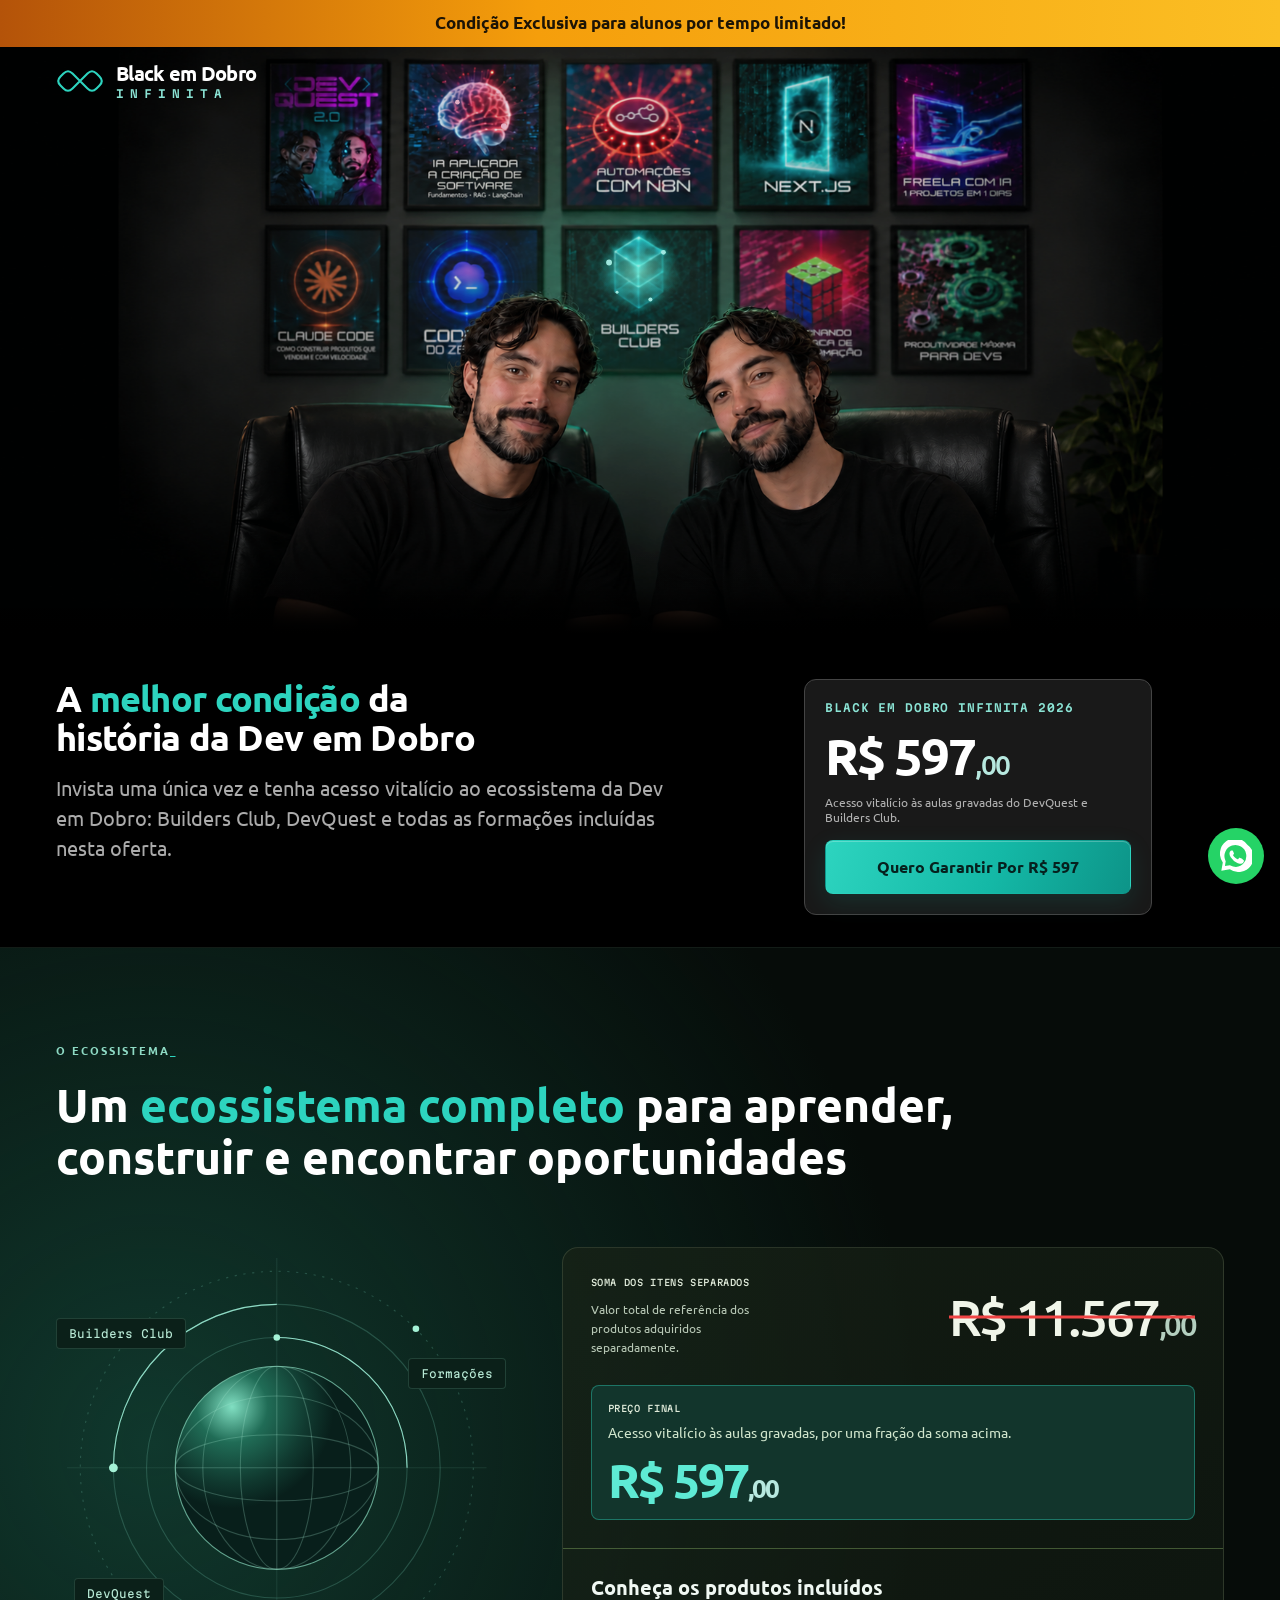
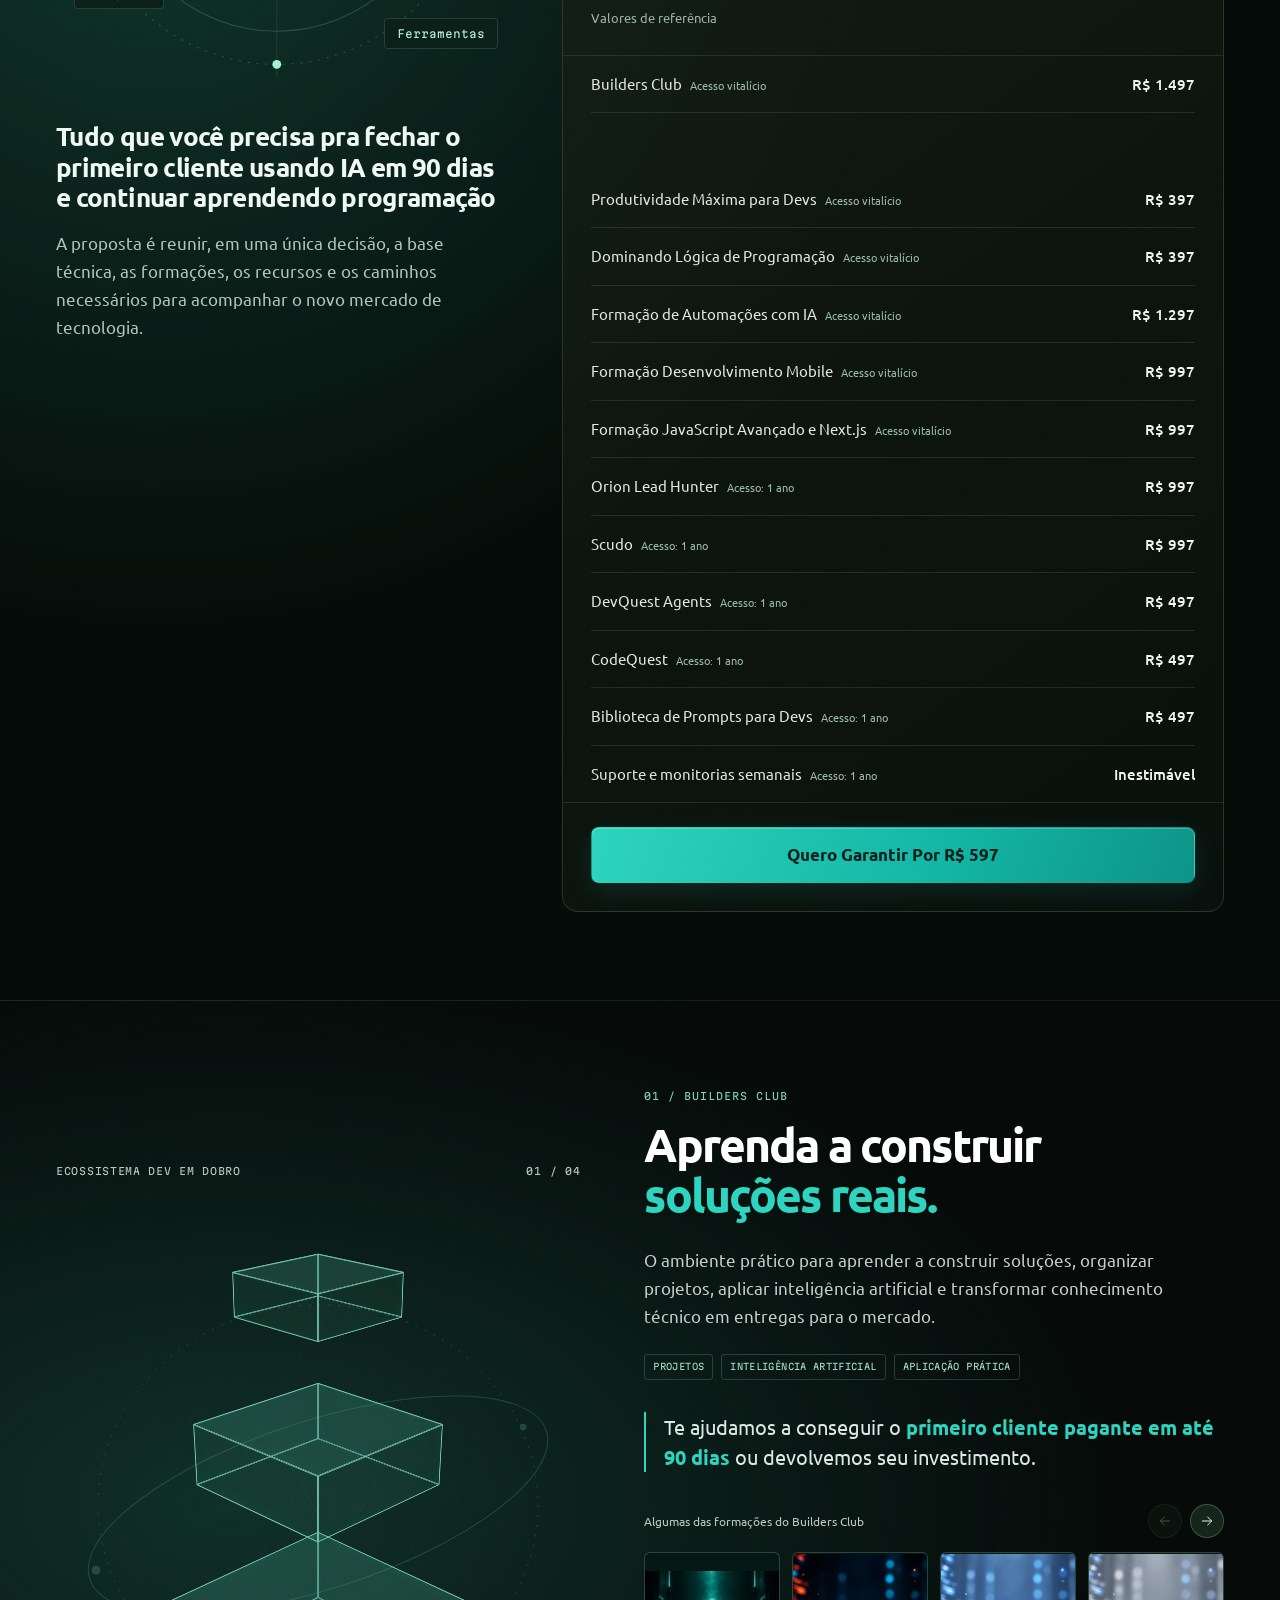
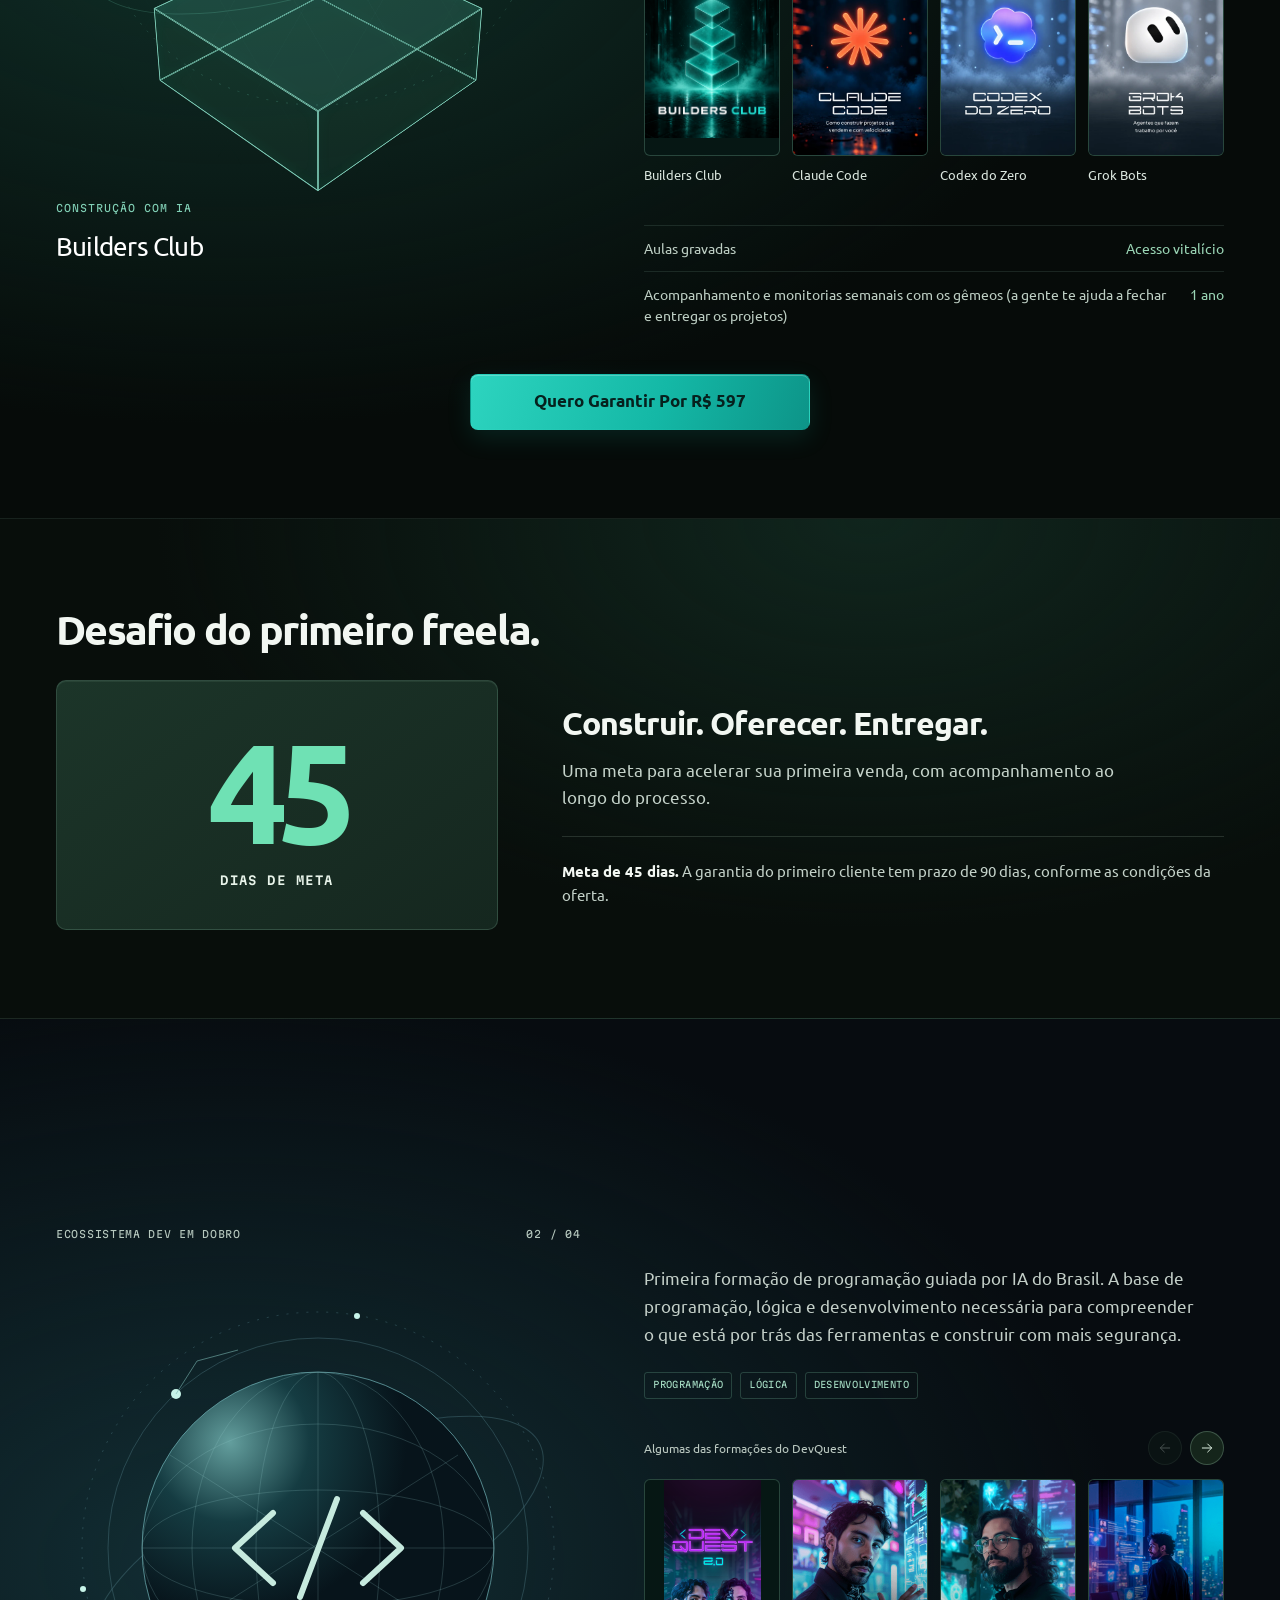
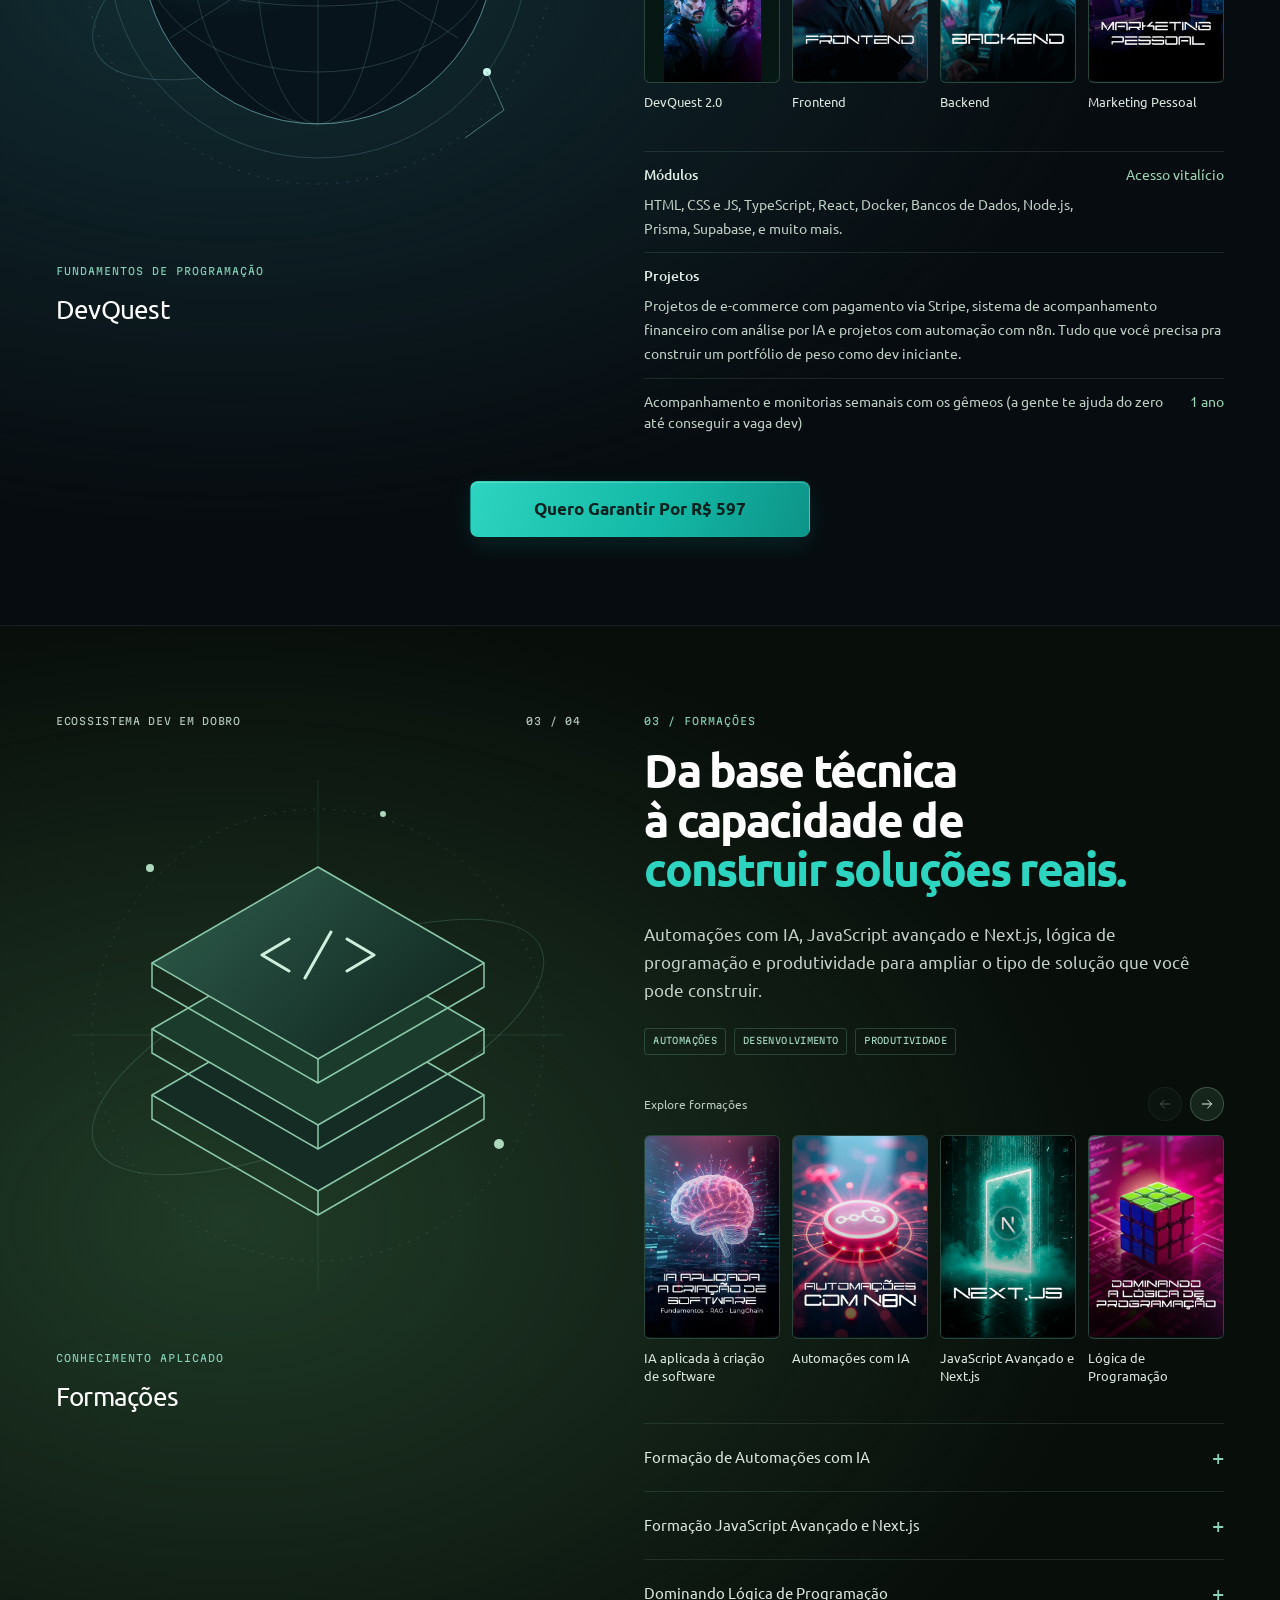
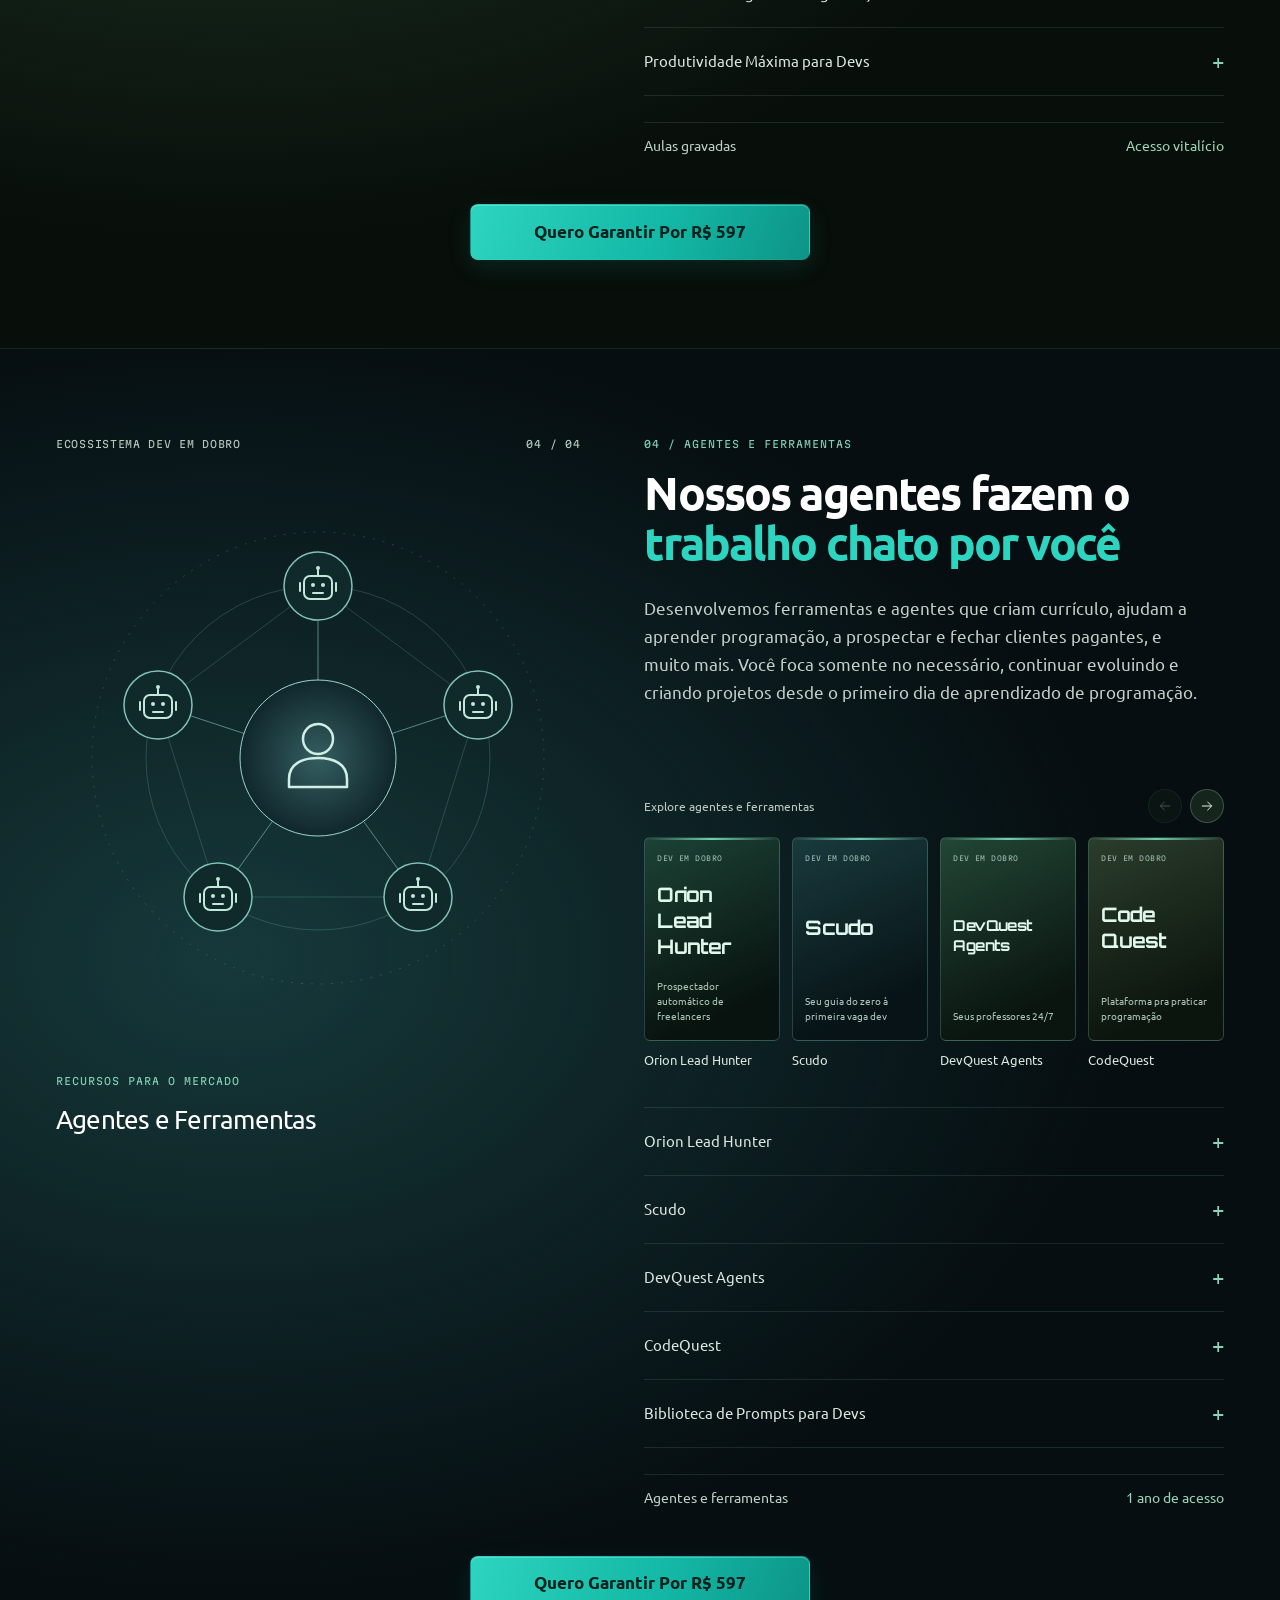
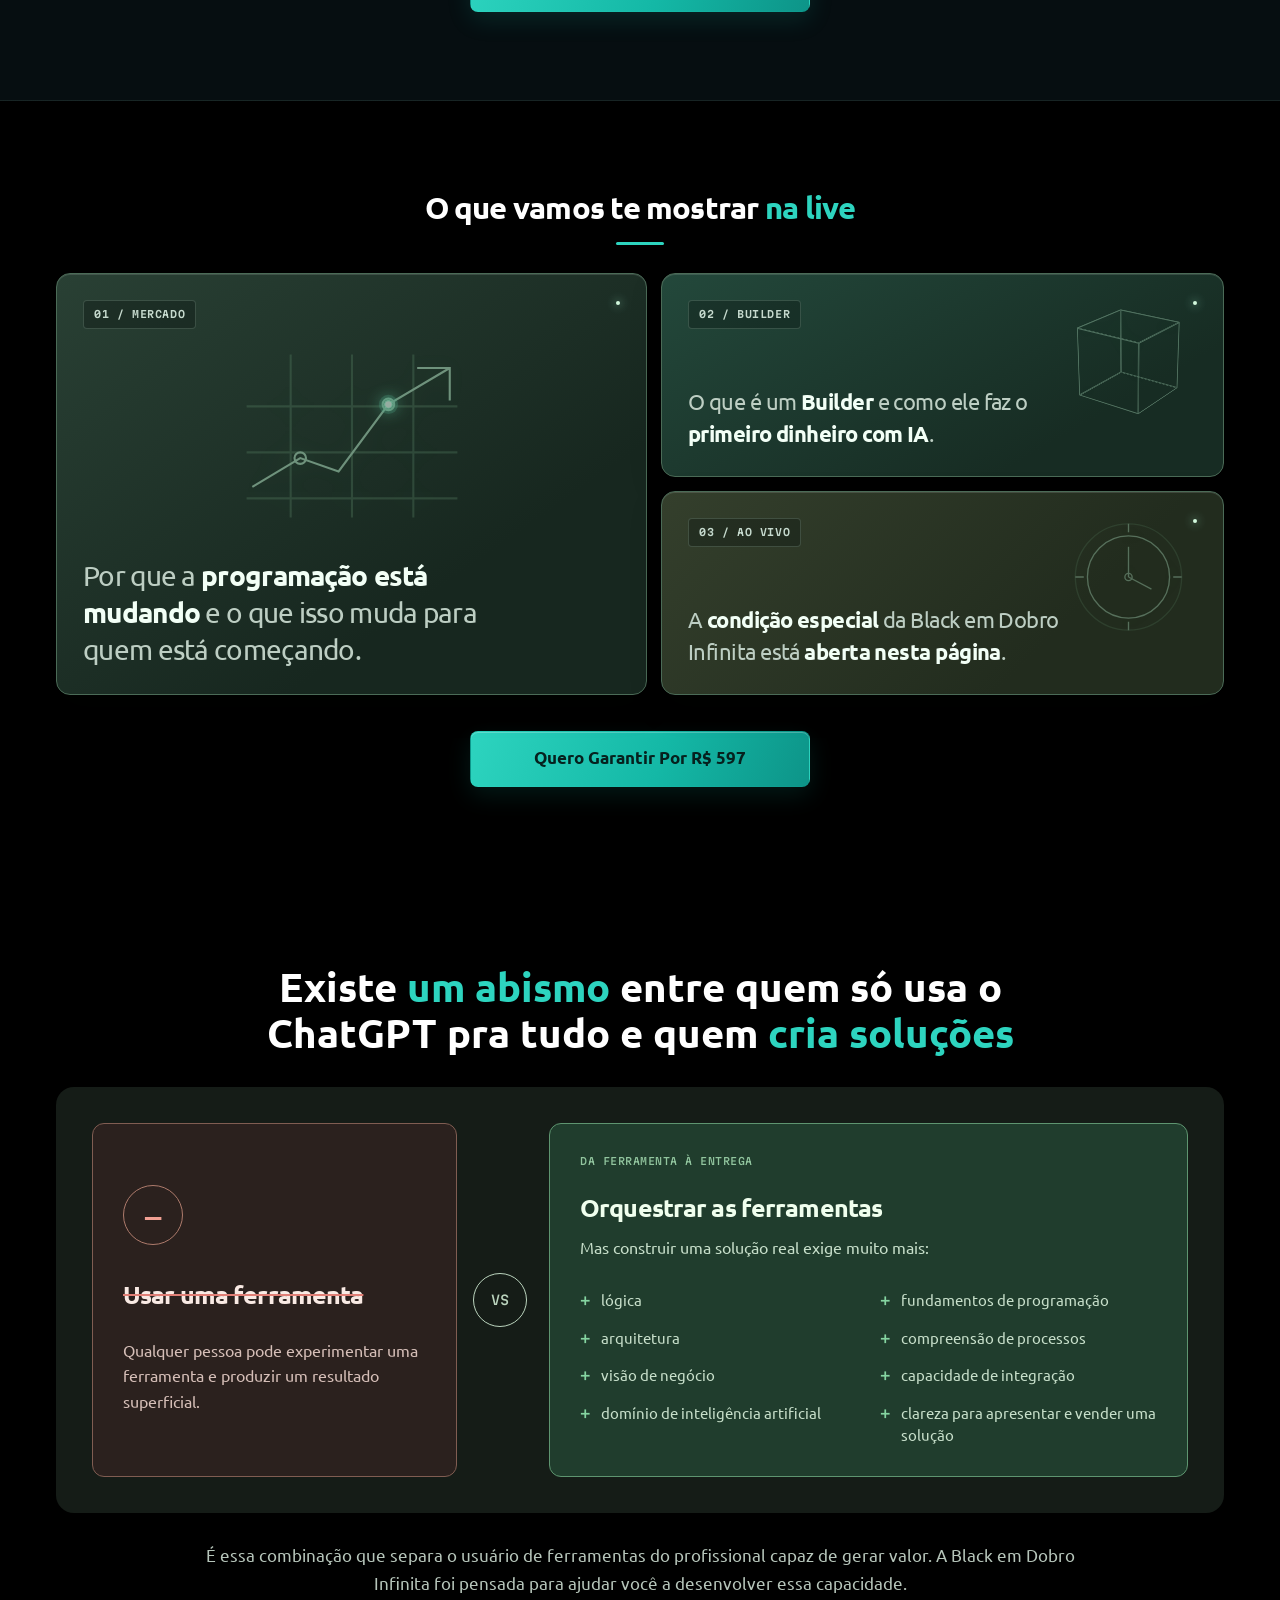
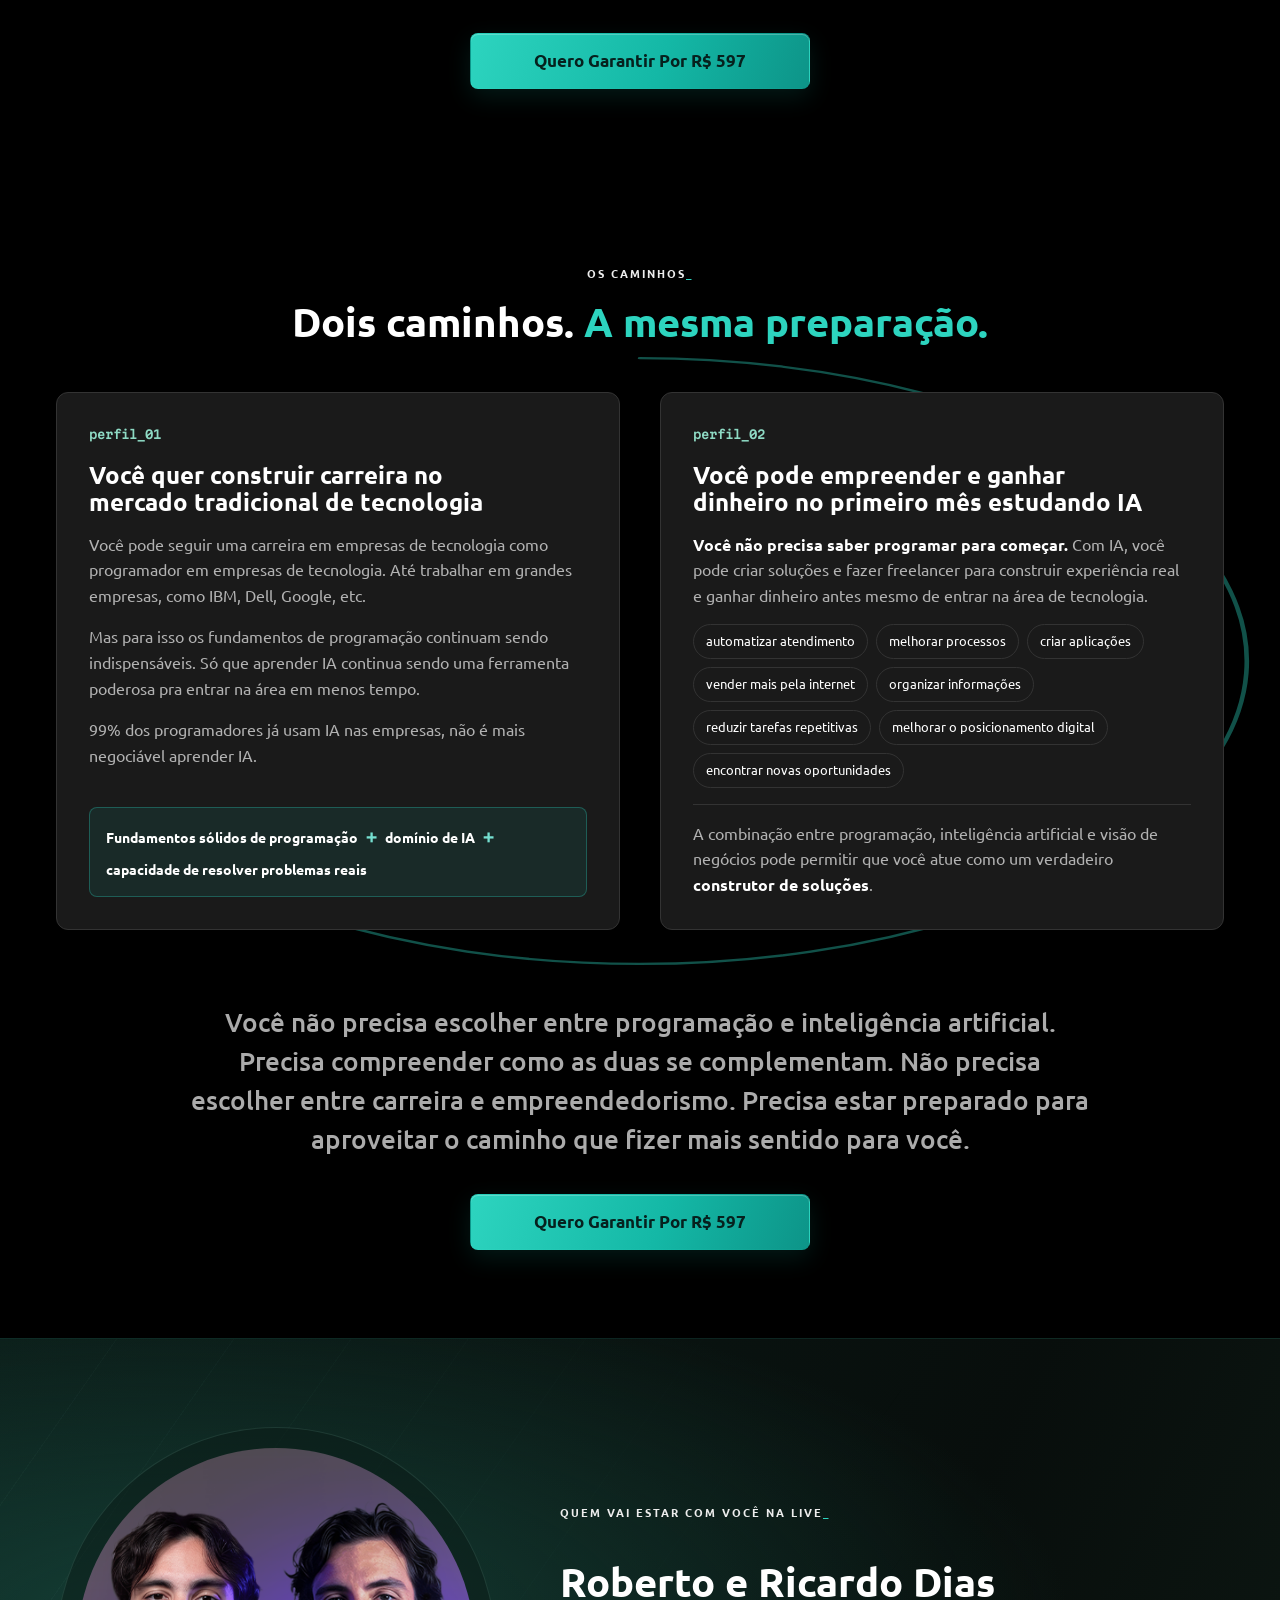
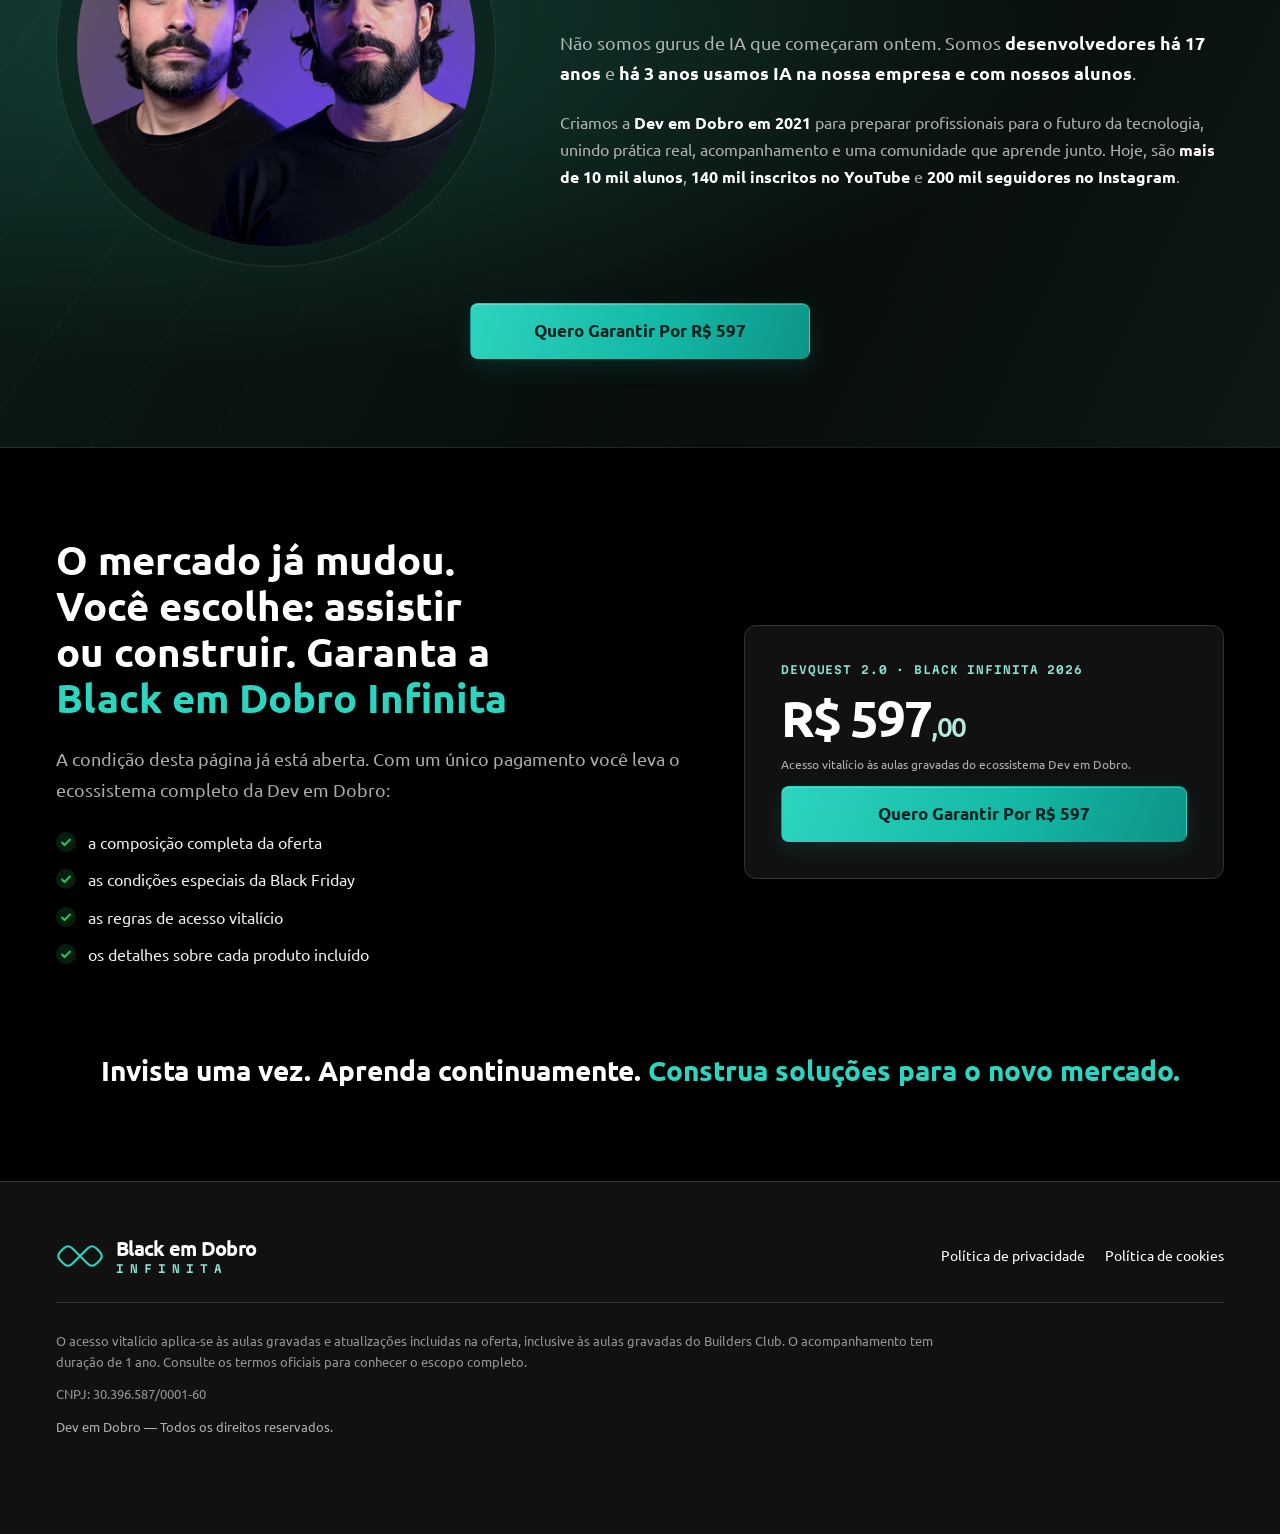
==== alunos-bf/index.html @ d121f1c8 "feat: inclui desafio de 45 dias nas ofertas para alunos" ====
<!doctype html>
<html lang="pt-BR">
<head>
  <!-- Google Tag Manager -->
  <script>(function(w,d,s,l,i){w[l]=w[l]||[];w[l].push({'gtm.start':
  new Date().getTime(),event:'gtm.js'});var f=d.getElementsByTagName(s)[0],
  j=d.createElement(s),dl=l!='dataLayer'?'&l='+l:'';j.async=true;j.src=
  'https://www.googletagmanager.com/gtm.js?id='+i+dl;f.parentNode.insertBefore(j,f);
  })(window,document,'script','dataLayer','GTM-NSPSF6RZ');</script>
  <!-- End Google Tag Manager -->
  <meta charset="utf-8">
  <meta name="viewport" content="width=device-width, initial-scale=1">
  <meta name="theme-color" content="#000000">
  <title>Dev Em Dobro - Black Infinita 2026</title>
  <meta name="description" content="DevQuest 2.0 e Black Infinita 2026 por R$ 597. Acesso vitalício às aulas gravadas do ecossistema Dev em Dobro.">
  <link rel="canonical" href="https://blackinfinita.devemdobro.com/alunos-bf">
  <link rel="preconnect" href="https://fonts.googleapis.com">
  <link rel="preconnect" href="https://fonts.gstatic.com" crossorigin>
  <link rel="stylesheet" href="https://fonts.googleapis.com/css2?family=Martian+Mono:wght@400;600;700&family=Ubuntu:ital,wght@0,400;0,500;0,700;1,400&display=swap">
  <link rel="stylesheet" href="/v2/css/style.css">
  <link rel="stylesheet" href="/v3/css/style.css?v=mobile-faces-high">
  <link rel="stylesheet" href="/v3/css/ecosystem.css?v=8">
  <link rel="stylesheet" href="/v3/css/builders.css?v=10">
  <link rel="stylesheet" href="/css/desafio-45-dias.css?v=1">
  <link rel="stylesheet" href="/css/oferta.css">
</head>
<body class="v3 oferta">
  <!-- Google Tag Manager (noscript) -->
  <noscript><iframe src="https://www.googletagmanager.com/ns.html?id=GTM-NSPSF6RZ"
  height="0" width="0" style="display:none;visibility:hidden"></iframe></noscript>
  <!-- End Google Tag Manager (noscript) -->
  <a class="skip" href="#conteudo">Pular para o conteúdo</a>
  <p class="offer-ribbon">Condição Exclusiva para alunos por tempo limitado!</p>

  <header class="topbar" data-persistent>
    <div class="container topbar-inner">
      <a class="brand" href="#topo" aria-label="Black em Dobro Infinita — início">
        <span class="brand-mark" aria-hidden="true"><svg viewBox="-2 4 64 32" fill="none"><path d="M30 20L20 10Q14 4 8 10L4 14Q-2 20 4 26L8 30Q14 36 20 30L40 10Q46 4 52 10L56 14Q62 20 56 26L52 30Q46 36 40 30Z" stroke="currentColor" stroke-width="2.8" stroke-linecap="round" stroke-linejoin="round"/></svg></span>
        <span class="brand-wordmark"><span class="brand-title">Black em Dobro</span><span class="brand-edition">Infinita</span></span>
      </a>
    </div>
  </header>

  <main id="conteudo">
    <section class="hero" id="topo">
      <figure class="hero-banner" data-enter="0">
        <img src="/assets/banner-bf-final.png" alt="Capas das formações da Dev em Dobro e os fundadores Roberto e Ricardo Dias" width="1942" height="809">
        <svg class="hero-cover-motion" viewBox="0 0 1942 809" fill="none" aria-hidden="true" data-active="false">
          <defs>
            <pattern id="cover-artwork" patternUnits="userSpaceOnUse" width="1942" height="809"><image href="/assets/banner-bf-final.png" width="1942" height="809"/></pattern>
            <radialGradient id="cover-artwork-fade"><stop offset=".55" stop-color="white"/><stop offset="1" stop-color="black"/></radialGradient>
            <mask id="cover-artwork-mask" maskContentUnits="objectBoundingBox"><rect width="1" height="1" fill="url(#cover-artwork-fade)"/></mask>
            <radialGradient id="cover-cube-glow"><stop stop-color="#74ffe0" stop-opacity=".7"/><stop offset="1" stop-color="#2dd4bf" stop-opacity="0"/></radialGradient>
          </defs>
          <g fill="url(#cover-artwork)">
            <rect class="cover-artwork" x="467" y="29" width="146" height="85" mask="url(#cover-artwork-mask)"/>
            <rect class="cover-artwork" x="677" y="34" width="138" height="116" mask="url(#cover-artwork-mask)"/>
            <rect class="cover-artwork" x="901" y="53" width="138" height="105" mask="url(#cover-artwork-mask)"/>
            <rect class="cover-artwork" x="1150" y="30" width="100" height="147" mask="url(#cover-artwork-mask)"/>
            <rect class="cover-artwork" x="1335" y="49" width="155" height="123" mask="url(#cover-artwork-mask)"/>
            <rect class="cover-artwork cover-artwork--turn" x="485" y="269" width="108" height="108" mask="url(#cover-artwork-mask)"/>
            <rect class="cover-artwork" x="675" y="263" width="120" height="119" mask="url(#cover-artwork-mask)"/>
            <rect class="cover-artwork" x="917" y="249" width="105" height="119" mask="url(#cover-artwork-mask)"/>
            <rect class="cover-artwork" x="1162" y="281" width="96" height="96" mask="url(#cover-artwork-mask)"/>
            <rect class="cover-artwork cover-artwork--turn" x="1387" y="291" width="106" height="106" mask="url(#cover-artwork-mask)"/>
          </g>
          <ellipse class="cover-cube-glow" cx="970" cy="310" rx="58" ry="55" fill="url(#cover-cube-glow)"/>
          <g class="cover-cube-particles" fill="#9cffe8">
            <circle cx="929" cy="297" r="4"/><circle cx="1004" cy="283" r="3.2"/><circle cx="986" cy="348" r="2.8"/><circle cx="940" cy="338" r="2"/>
          </g>
          <g class="cover-brain-particles" fill="#ffb6cc">
            <circle cx="720" cy="76" r="3.2"/><circle cx="784" cy="109" r="4"/><circle cx="776" cy="62" r="2.4"/>
          </g>
        </svg>
      </figure>
      <div class="container hero-split">
        <div class="hero-copy">
          <h1 class="hero-title" data-enter="0">A <span class="hl">melhor condição</span> da história da Dev em Dobro</h1>
          <p class="hero-lead" data-enter="1">Invista uma única vez e tenha acesso vitalício ao ecossistema da Dev em Dobro: Builders Club, DevQuest e todas as formações incluídas nesta oferta.</p>
        </div>
        <div class="card signup-card offer-card hero-form">
          <p class="offer-card-label">Black em Dobro Infinita 2026</p>
          <p class="offer-card-price">R$ 597<span>,00</span></p>
          <p class="hero-form-note">Acesso vitalício às aulas gravadas do DevQuest e Builders Club.</p>
          <a class="btn btn-primary btn-lg btn-block" data-checkout href="https://pay.hub.la/YKPMuMwSBhPBb7UUuDlX">Quero garantir por R$ 597</a>
        </div>
      </div>
    </section>

    <section class="v3-section ecosystem-section" id="ecossistema" aria-labelledby="ecosystem-title">
      <div class="container">
        <header class="ecosystem-heading" data-enter="0">
          <p class="eyebrow">O ecossistema</p>
          <h2 class="title" id="ecosystem-title">Um <span class="hl">ecossistema completo</span> para aprender, construir e encontrar oportunidades</h2>
        </header>
        <div class="ecosystem-layout">
          <div class="ecosystem-visual" data-enter="0">
            <div class="ecosystem-art" data-universe-motion aria-hidden="true">
              <svg viewBox="0 0 400 400" fill="none">
                <defs>
                  <radialGradient id="ecosystem-sphere" cx=".28" cy=".2"><stop stop-color="#81dfc2"/><stop offset=".35" stop-color="#206c56"/><stop offset=".75" stop-color="#10392f"/><stop offset="1" stop-color="#081f1b"/></radialGradient>
                  <clipPath id="ecosystem-sphere-clip"><circle cx="200" cy="200" r="92"/></clipPath>
                </defs>
                <g stroke="#4f8e7d" stroke-opacity=".4"><circle cx="200" cy="200" r="118"/><circle cx="200" cy="200" r="148"/><circle cx="200" cy="200" r="178" stroke-dasharray="2 6"/><path d="M200 10V390M10 200H390" stroke-opacity=".2"/></g>
                <circle cx="200" cy="200" r="92" fill="url(#ecosystem-sphere)" stroke="#88d7bc" stroke-opacity=".7"/>
                <g class="universe-motion ecosystem-globe" clip-path="url(#ecosystem-sphere-clip)" stroke="#a4e5cf" stroke-opacity=".25"><ellipse cx="200" cy="200" rx="92" ry="30"/><ellipse cx="200" cy="200" rx="92" ry="65"/><ellipse cx="200" cy="200" rx="33" ry="92"/><ellipse cx="200" cy="200" rx="67" ry="92"/><path d="M108 200H292M200 108V292"/></g>
                <g class="universe-motion ecosystem-orbit" stroke="#8edac4"><path d="M200 82A118 118 0 0 1 318 200"/><circle cx="200" cy="82" r="3" fill="#a4f2d6" stroke="none"/></g>
                <g class="universe-motion ecosystem-orbit ecosystem-orbit--reverse" stroke="#8edac4"><path d="M52 200A148 148 0 0 1 200 52"/><circle cx="52" cy="200" r="4" fill="#a4f2d6" stroke="none"/></g>
                <g class="universe-motion ecosystem-satellites" fill="#a4f2d6"><circle cx="200" cy="378" r="4"/><circle cx="326" cy="74" r="3"/></g>
              </svg>
              <span class="ecosystem-node ecosystem-node--builders">Builders Club</span>
              <span class="ecosystem-node ecosystem-node--devquest">DevQuest</span>
              <span class="ecosystem-node ecosystem-node--formations">Formações</span>
              <span class="ecosystem-node ecosystem-node--tools">Ferramentas</span>
            </div>
            <h3>Tudo que você precisa pra fechar o primeiro cliente usando IA em 90 dias e continuar aprendendo programação</h3>
            <p>A proposta é reunir, em uma única decisão, a base técnica, as formações, os recursos e os caminhos necessários para acompanhar o novo mercado de tecnologia.</p>
          </div>
          <div class="ecosystem-inventory">
            <div class="ecosystem-total" data-enter="1">
              <div class="ecosystem-total-summary">
                <div><p class="ecosystem-total-label">Soma dos itens separados</p><p>Valor total de referência dos produtos adquiridos separadamente.</p></div>
                <p class="ecosystem-total-value">R$ 11.567<span>,00</span></p>
              </div>
              <div class="ecosystem-final">
                <div class="ecosystem-final-copy">
                  <p class="ecosystem-total-label">Preço final</p>
                  <p>Acesso vitalício às aulas gravadas, por uma fração da soma acima.</p>
                </div>
                <p class="ecosystem-final-value">R$ 597<span>,00</span></p>
              </div>
            </div>
            <div class="ecosystem-list-heading" data-enter="0"><h3>Conheça os produtos incluídos</h3><p>Valores de referência</p></div>
            <dl class="ecosystem-products">
              <div data-enter="0"><dt>Builders Club<small>Acesso vitalício</small></dt><dd>R$ 1.497</dd></div>
              <div data-enter="0"><dt>DevQuest<small>Acesso vitalício</small></dt><dd>R$ 2.500</dd></div>
              <div data-enter="0"><dt>Produtividade Máxima para Devs<small>Acesso vitalício</small></dt><dd>R$ 397</dd></div>
              <div data-enter="0"><dt>Dominando Lógica de Programação<small>Acesso vitalício</small></dt><dd>R$ 397</dd></div>
              <div data-enter="0"><dt>Formação de Automações com IA<small>Acesso vitalício</small></dt><dd>R$ 1.297</dd></div>
              <div data-enter="0"><dt>Formação Desenvolvimento Mobile<small>Acesso vitalício</small></dt><dd>R$ 997</dd></div>
              <div data-enter="0"><dt>Formação JavaScript Avançado e Next.js<small>Acesso vitalício</small></dt><dd>R$ 997</dd></div>
              <div data-enter="0"><dt>Orion Lead Hunter<small>Acesso: 1 ano</small></dt><dd>R$ 997</dd></div>
              <div data-enter="0"><dt>Scudo<small>Acesso: 1 ano</small></dt><dd>R$ 997</dd></div>
              <div data-enter="0"><dt>DevQuest Agents<small>Acesso: 1 ano</small></dt><dd>R$ 497</dd></div>
              <div data-enter="0"><dt>CodeQuest<small>Acesso: 1 ano</small></dt><dd>R$ 497</dd></div>
              <div data-enter="0"><dt>Biblioteca de Prompts para Devs<small>Acesso: 1 ano</small></dt><dd>R$ 497</dd></div>
              <div data-enter="0"><dt>Suporte e monitorias semanais<small>Acesso: 1 ano</small></dt><dd>Inestimável</dd></div>
            </dl>
            <div class="ecosystem-action" data-enter="1">
              <a class="btn btn-primary btn-lg btn-block" data-checkout href="https://pay.hub.la/YKPMuMwSBhPBb7UUuDlX">Quero garantir por R$ 597</a>
            </div>
          </div>
        </div>
      </div>
    </section>

    <section class="v3-section builders-universe" id="builders-club" aria-labelledby="builders-title">
      <div class="container builders-universe-grid">
        <div class="builders-universe-visual" data-enter="0">
          <div class="builders-universe-meta"><span>Ecossistema Dev em Dobro</span><span>01 / 04</span></div>
          <div class="builders-art" data-universe-motion aria-hidden="true">
            <svg class="builders-universe-orbits" viewBox="0 0 520 560" fill="none"><ellipse cx="260" cy="300" rx="240" ry="84" transform="rotate(-18 260 300)"/><ellipse cx="260" cy="300" rx="220" ry="200" stroke-dasharray="2 8"/><circle cx="38" cy="365" r="4" fill="currentColor"/><circle cx="465" cy="222" r="3" fill="currentColor"/></svg>
            <div class="builders-cube builders-cube--small"><span class="cube-front"></span><span class="cube-back"></span><span class="cube-left"></span><span class="cube-right"></span><span class="cube-top"></span><span class="cube-bottom"></span></div>
            <div class="builders-cube builders-cube--middle"><span class="cube-front"></span><span class="cube-back"></span><span class="cube-left"></span><span class="cube-right"></span><span class="cube-top"></span><span class="cube-bottom"></span></div>
            <div class="builders-cube builders-cube--base"><span class="cube-front"></span><span class="cube-back"></span><span class="cube-left"></span><span class="cube-right"></span><span class="cube-top"></span><span class="cube-bottom"></span></div>
          </div>
          <div class="builders-universe-caption"><p>Construção com IA</p><h3>Builders Club</h3></div>
        </div>
        <div class="builders-universe-copy">
          <p class="builders-universe-kicker" data-enter="0">01 / Builders Club</p>
          <h2 id="builders-title" data-enter="0">Aprenda a construir <span class="hl">soluções reais.</span></h2>
          <p class="builders-universe-description" data-enter="1">O ambiente prático para aprender a construir soluções, organizar projetos, aplicar inteligência artificial e transformar conhecimento técnico em entregas para o mercado.</p>
          <ul class="builders-universe-tags" aria-label="Focos do Builders Club" data-enter="2"><li>Projetos</li><li>Inteligência artificial</li><li>Aplicação prática</li></ul>
          <p class="builders-promise" data-enter="1">Te ajudamos a conseguir o <strong>primeiro cliente pagante em até 90 dias</strong> ou devolvemos seu investimento.</p>
          <div class="builders-gallery" data-course-gallery data-enter="1">
            <div class="builders-gallery-header">
              <p>Algumas das formações do Builders Club</p>
              <div class="builders-gallery-controls">
                <button type="button" data-gallery-prev aria-label="Capa anterior" aria-controls="builders-covers" disabled><svg viewBox="0 0 24 24" fill="none" aria-hidden="true"><path d="M19 12H5M11 6L5 12L11 18"/></svg></button>
                <button type="button" data-gallery-next aria-label="Próxima capa" aria-controls="builders-covers"><svg viewBox="0 0 24 24" fill="none" aria-hidden="true"><path d="M5 12H19M13 6L19 12L13 18"/></svg></button>
              </div>
            </div>
            <div class="builders-covers" id="builders-covers" role="region" aria-label="Capas dos cursos do Builders Club" tabindex="0">
              <figure class="builders-course"><div class="builders-course-image"><img src="/v3/assets/builders-club.png" alt="Capa do Builders Club" width="1122" height="1402" loading="lazy" decoding="async"></div><figcaption>Builders Club</figcaption></figure>
              <figure class="builders-course"><div class="builders-course-image"><img src="/v3/assets/claude-code-pechan.webp" alt="Capa do curso Claude Code" width="400" height="600" loading="lazy" decoding="async"></div><figcaption>Claude Code</figcaption></figure>
              <figure class="builders-course"><div class="builders-course-image"><img src="/v3/assets/codex-do-zero-pechan-azul.webp" alt="Capa do curso Codex do Zero" width="400" height="600" loading="lazy" decoding="async"></div><figcaption>Codex do Zero</figcaption></figure>
              <figure class="builders-course"><div class="builders-course-image"><img src="/v3/assets/grok-bots-pechan-cinza-v2.webp" alt="Capa do curso Grok Bots — Agentes que fazem trabalho por você" width="400" height="600" loading="lazy" decoding="async"></div><figcaption>Grok Bots</figcaption></figure>
              <figure class="builders-course" aria-label="E muito mais"><div class="builders-course-image builders-course-placeholder"><span aria-hidden="true">+</span><p>E muito mais...</p></div></figure>
            </div>
          </div>
          <dl class="builders-universe-access" data-enter="2"><div><dt>Aulas gravadas</dt><dd>Acesso vitalício</dd></div><div><dt>Acompanhamento e monitorias semanais com os gêmeos (a gente te ajuda a fechar e entregar os projetos)</dt><dd>1 ano</dd></div></dl>
        </div>
      </div>
      <div class="container offer-cta offer-cta--center">
        <a class="btn btn-primary btn-lg" data-checkout href="https://pay.hub.la/YKPMuMwSBhPBb7UUuDlX">Quero garantir por R$ 597</a>
      </div>
    </section>

    <section class="v3-section first-freela" id="desafio-primeiro-freela" aria-labelledby="first-freela-title">
      <div class="container">
        <h2 id="first-freela-title">Desafio do primeiro freela.</h2>
        <div class="first-freela-layout">
          <div class="first-freela-number" aria-label="45 dias de meta">
            <strong>45</strong>
            <span>DIAS DE META</span>
          </div>
          <div class="first-freela-copy">
            <h3>Construir. Oferecer. Entregar.</h3>
            <p>Uma meta para acelerar sua primeira venda, com acompanhamento ao longo do processo.</p>
            <p class="first-freela-note"><strong>Meta de 45 dias.</strong> A garantia do primeiro cliente tem prazo de 90 dias, conforme as condições da oferta.</p>
          </div>
        </div>
      </div>
    </section>

    <section class="v3-section builders-universe devquest-universe" id="devquest" aria-labelledby="devquest-title">
      <div class="container builders-universe-grid">
        <div class="builders-universe-visual" data-enter="0">
          <div class="builders-universe-meta"><span>Ecossistema Dev em Dobro</span><span>02 / 04</span></div>
          <div class="devquest-art" data-universe-motion aria-hidden="true">
            <svg viewBox="0 0 520 560" fill="none">
              <defs><radialGradient id="devquest-sphere" cx=".25" cy=".2"><stop stop-color="#639e9d"/><stop offset=".45" stop-color="#153c42"/><stop offset="1" stop-color="#07141b"/></radialGradient><clipPath id="devquest-globe-clip"><circle cx="260" cy="280" r="176"/></clipPath></defs>
              <g class="universe-motion universe-orbit" stroke="#527e88" stroke-opacity=".4"><circle cx="260" cy="280" r="210"/><circle cx="260" cy="280" r="236" stroke-dasharray="2 8"/><ellipse cx="260" cy="280" rx="245" ry="90" transform="rotate(-25 260 280)"/></g>
              <circle cx="260" cy="280" r="176" fill="url(#devquest-sphere)" stroke="#73b6b9" stroke-opacity=".7"/>
              <g class="universe-motion devquest-grid" clip-path="url(#devquest-globe-clip)" stroke="#95cdcd" stroke-opacity=".2"><ellipse cx="260" cy="280" rx="176" ry="58"/><ellipse cx="260" cy="280" rx="176" ry="124"/><ellipse cx="260" cy="280" rx="62" ry="176"/><ellipse cx="260" cy="280" rx="126" ry="176"/><path d="M84 280H436M260 104V456M112 187L400 370M112 370L400 187"/></g>
              <g stroke="#c6eade" stroke-width="6" stroke-linecap="round" stroke-linejoin="round"><path d="M215 245L177 280L215 315M305 245L343 280L305 315M279 231L242 329"/></g>
              <g class="universe-motion devquest-satellites" fill="#c7f4e9">
                <circle cx="118" cy="126" r="5"/><circle cx="429" cy="404" r="4"/><circle cx="25" cy="321" r="3"/><circle cx="299" cy="48" r="3"/>
                <path d="M118 126L139 93L180 82M429 404L446 442L407 470" fill="none" stroke="#77b3ae" stroke-opacity=".6"/>
              </g>
            </svg>
          </div>
          <div class="builders-universe-caption"><p>Fundamentos de programação</p><h3>DevQuest</h3></div>
        </div>
        <div class="builders-universe-copy">
          <p class="builders-universe-kicker" data-enter="0">02 / DevQuest</p>
          <h2 id="devquest-title" data-enter="0">Entenda a lógica. <span class="hl">Domine a programação.</span></h2>
          <p class="builders-universe-description" data-enter="1">Primeira formação de programação guiada por IA do Brasil. A base de programação, lógica e desenvolvimento necessária para compreender o que está por trás das ferramentas e construir com mais segurança.</p>
          <ul class="builders-universe-tags" aria-label="Focos do DevQuest" data-enter="2"><li>Programação</li><li>Lógica</li><li>Desenvolvimento</li></ul>
          <div class="builders-gallery" data-course-gallery data-enter="1">
            <div class="builders-gallery-header">
              <p>Algumas das formações do DevQuest</p>
              <div class="builders-gallery-controls">
                <button type="button" data-gallery-prev aria-label="Capa anterior" aria-controls="devquest-covers" disabled><svg viewBox="0 0 24 24" fill="none" aria-hidden="true"><path d="M19 12H5M11 6L5 12L11 18"/></svg></button>
                <button type="button" data-gallery-next aria-label="Próxima capa" aria-controls="devquest-covers"><svg viewBox="0 0 24 24" fill="none" aria-hidden="true"><path d="M5 12H19M13 6L19 12L13 18"/></svg></button>
              </div>
            </div>
            <div class="builders-covers" id="devquest-covers" role="region" aria-label="Capas da formação DevQuest" tabindex="0">
              <figure class="builders-course"><div class="builders-course-image"><img src="/v3/assets/devquest.png" alt="Capa da formação DevQuest 2.0" width="1288" height="2688" loading="lazy" decoding="async"></div><figcaption>DevQuest 2.0</figcaption></figure>
              <figure class="builders-course"><div class="builders-course-image"><img src="/v3/assets/devquest-frontend.png" alt="Capa do módulo Frontend" width="400" height="600" loading="lazy" decoding="async"></div><figcaption>Frontend</figcaption></figure>
              <figure class="builders-course"><div class="builders-course-image"><img src="/v3/assets/devquest-backend.png" alt="Capa do módulo Backend" width="400" height="600" loading="lazy" decoding="async"></div><figcaption>Backend</figcaption></figure>
              <figure class="builders-course"><div class="builders-course-image"><img src="/v3/assets/devquest-marketing-pessoal.png" alt="Capa do módulo Marketing Pessoal" width="400" height="600" loading="lazy" decoding="async"></div><figcaption>Marketing Pessoal</figcaption></figure>
              <figure class="builders-course"><div class="builders-course-image"><img src="/v3/assets/next-js.png" alt="Capa da formação Next.js" width="400" height="600" loading="lazy" decoding="async"></div><figcaption>Next.js</figcaption></figure>
              <figure class="builders-course"><div class="builders-course-image"><img src="/v3/assets/devquest-ia-para-devs.png" alt="Capa do módulo IA para Devs" width="400" height="600" loading="lazy" decoding="async"></div><figcaption>IA para Devs</figcaption></figure>
              <figure class="builders-course"><div class="builders-course-image"><img src="/v3/assets/devquest-syntax-wear.png" alt="Capa do projeto Syntax Wear — E-commerce feito em React.js e TypeScript" width="400" height="600" loading="lazy" decoding="async"></div><figcaption>Syntax Wear</figcaption></figure>
              <figure class="builders-course"><div class="builders-course-image"><img src="/v3/assets/devquest-fintrack-ai.webp" alt="Capa do projeto FinTrack AI" width="400" height="600" loading="lazy" decoding="async"></div><figcaption>FinTrack AI</figcaption></figure>
              <figure class="builders-course" aria-label="E muito mais"><div class="builders-course-image builders-course-placeholder"><span aria-hidden="true">+</span><p>E muito mais...</p></div></figure>
            </div>
          </div>
          <dl class="builders-universe-access" data-enter="2"><div class="devquest-modules"><dt><strong>Módulos</strong><span>HTML, CSS e JS, TypeScript, React, Docker, Bancos de Dados, Node.js, Prisma, Supabase, e muito mais.</span></dt><dd>Acesso vitalício</dd></div><div class="devquest-projects"><dt>Projetos</dt><dd>Projetos de e-commerce com pagamento via Stripe, sistema de acompanhamento financeiro com análise por IA e projetos com automação com n8n. Tudo que você precisa pra construir um portfólio de peso como dev iniciante.</dd></div><div><dt>Acompanhamento e monitorias semanais com os gêmeos (a gente te ajuda do zero até conseguir a vaga dev)</dt><dd>1 ano</dd></div></dl>
        </div>
      </div>
      <div class="container offer-cta offer-cta--center">
        <a class="btn btn-primary btn-lg" data-checkout href="https://pay.hub.la/YKPMuMwSBhPBb7UUuDlX">Quero garantir por R$ 597</a>
      </div>
    </section>

    <section class="v3-section builders-universe formations-universe" id="formacoes" aria-labelledby="formacoes-title">
      <div class="container builders-universe-grid">
        <div class="builders-universe-visual" data-enter="0">
          <div class="builders-universe-meta"><span>Ecossistema Dev em Dobro</span><span>03 / 04</span></div>
          <div class="devquest-art" data-universe-motion aria-hidden="true">
            <svg viewBox="0 0 520 560" fill="none">
              <defs><linearGradient id="formations-panel" x1="130" y1="140" x2="370" y2="400" gradientUnits="userSpaceOnUse"><stop stop-color="#2b5747"/><stop offset="1" stop-color="#0a1b16"/></linearGradient></defs>
              <g stroke="#75ad94" stroke-opacity=".25"><circle cx="260" cy="280" r="226" stroke-dasharray="2 8"/><ellipse cx="260" cy="292" rx="244" ry="88" transform="rotate(-24 260 292)"/><path d="M260 25V535M15 280H505" stroke-opacity=".15"/></g>
              <g stroke="#8ac7a8" stroke-width="1.5" stroke-linejoin="round">
                <g class="universe-motion formation-layer formation-layer--base"><path d="M94 340L260 244L426 340L260 436Z" fill="#142c23"/><path d="M94 340V364L260 460L426 364V340M260 436V460"/></g>
                <g class="universe-motion formation-layer formation-layer--middle"><path d="M94 274L260 178L426 274L260 370Z" fill="#1b3b2d"/><path d="M94 274V298L260 394L426 298V274M260 370V394"/></g>
                <g class="universe-motion formation-layer">
                  <path d="M94 208L260 112L426 208L260 304Z" fill="url(#formations-panel)"/><path d="M94 208V232L260 328L426 232V208M260 304V328"/>
                  <g stroke="#ceefdc" stroke-width="3" stroke-linecap="round" stroke-linejoin="round"><path d="M231 184L204 200L231 216M289 184L316 200L289 216M273 177L247 223"/></g>
                </g>
              </g>
              <g fill="#add8bc"><circle cx="92" cy="113" r="4"/><circle cx="441" cy="389" r="5"/><circle cx="325" cy="59" r="3"/></g>
            </svg>
          </div>
          <div class="builders-universe-caption"><p>Conhecimento aplicado</p><h3>Formações</h3></div>
        </div>
        <div class="builders-universe-copy">
          <p class="builders-universe-kicker" data-enter="0">03 / Formações</p>
          <h2 id="formacoes-title" data-enter="0">Da base técnica à capacidade de <span class="hl">construir soluções reais.</span></h2>
          <p class="builders-universe-description" data-enter="1">Automações com IA, JavaScript avançado e Next.js, lógica de programação e produtividade para ampliar o tipo de solução que você pode construir.</p>
          <ul class="builders-universe-tags" aria-label="Focos de Formações" data-enter="2"><li>Automações</li><li>Desenvolvimento</li><li>Produtividade</li></ul>
          <div class="builders-gallery" data-course-gallery data-enter="1">
            <div class="builders-gallery-header">
              <p>Explore formações</p>
              <div class="builders-gallery-controls">
                <button type="button" data-gallery-prev aria-label="Capa anterior" aria-controls="formacoes-covers" disabled><svg viewBox="0 0 24 24" fill="none" aria-hidden="true"><path d="M19 12H5M11 6L5 12L11 18"/></svg></button>
                <button type="button" data-gallery-next aria-label="Próxima capa" aria-controls="formacoes-covers"><svg viewBox="0 0 24 24" fill="none" aria-hidden="true"><path d="M5 12H19M13 6L19 12L13 18"/></svg></button>
              </div>
            </div>
            <div class="builders-covers" id="formacoes-covers" role="region" aria-label="Explore formações" tabindex="0">
              <figure class="builders-course"><div class="builders-course-image"><img src="/v3/assets/ia-aplicada-software.webp" alt="Capa de IA aplicada à criação de software — Fundamentos, RAG e LangChain" width="400" height="600" loading="lazy" decoding="async"></div><figcaption>IA aplicada à criação de software</figcaption></figure>
              <figure class="builders-course"><div class="builders-course-image"><img src="/v3/assets/automacoes-n8n.png" alt="Capa de Formação de Automações com IA" width="400" height="600" loading="lazy" decoding="async"></div><figcaption>Automações com IA</figcaption></figure>
              <figure class="builders-course"><div class="builders-course-image"><img src="/v3/assets/next-js.png" alt="Capa de Next.js na formação JavaScript Avançado e Next.js" width="400" height="600" loading="lazy" decoding="async"></div><figcaption>JavaScript Avançado e Next.js</figcaption></figure>
              <figure class="builders-course"><div class="builders-course-image"><img src="/v3/assets/logica-programacao.png" alt="Capa de Dominando Lógica de Programação" width="400" height="600" loading="lazy" decoding="async"></div><figcaption>Lógica de Programação</figcaption></figure>
              <figure class="builders-course"><div class="builders-course-image"><img src="/v3/assets/produtividade-devs.png" alt="Capa de Produtividade Máxima para Devs" width="400" height="600" loading="lazy" decoding="async"></div><figcaption>Produtividade para Devs</figcaption></figure>
              <figure class="builders-course" aria-label="E muito mais"><div class="builders-course-image builders-course-placeholder"><span aria-hidden="true">+</span><p>E muito mais...</p></div></figure>
            </div>
          </div>
          <div class="universe-product-list">
            <details data-enter="0"><summary>Formação de Automações com IA</summary><p>Aprenda a utilizar inteligência artificial para criar automações capazes de reduzir tarefas repetitivas e aumentar a eficiência de processos.</p></details>
            <details data-enter="0"><summary>Formação JavaScript Avançado e Next.js</summary><p>Aprofundamento em JavaScript e Next.js para o desenvolvimento de aplicações modernas.</p></details>
            <details data-enter="0"><summary>Dominando Lógica de Programação</summary><p>Os fundamentos para raciocinar como um programador e compreender a lógica por trás de aplicações e sistemas.</p></details>
            <details data-enter="0"><summary>Produtividade Máxima para Devs</summary><p>Métodos e práticas para desenvolver com mais foco, organização e eficiência.</p></details>
          </div>
          <dl class="builders-universe-access" data-enter="2"><div><dt>Aulas gravadas</dt><dd>Acesso vitalício</dd></div></dl>
        </div>
      </div>
      <div class="container offer-cta offer-cta--center">
        <a class="btn btn-primary btn-lg" data-checkout href="https://pay.hub.la/YKPMuMwSBhPBb7UUuDlX">Quero garantir por R$ 597</a>
      </div>
    </section>

    <section class="v3-section builders-universe tools-universe" id="agentes-ferramentas" aria-labelledby="agentes-ferramentas-title">
      <div class="container builders-universe-grid">
        <div class="builders-universe-visual" data-enter="0">
          <div class="builders-universe-meta"><span>Ecossistema Dev em Dobro</span><span>04 / 04</span></div>
          <div class="devquest-art" data-universe-motion aria-hidden="true">
            <svg viewBox="0 0 520 560" fill="none">
              <defs>
                <radialGradient id="tools-hub"><stop stop-color="#345e60"/><stop offset="1" stop-color="#10272c"/></radialGradient>
                <g id="tools-robot-head" stroke="#c2e8d9" stroke-width="2" stroke-linecap="round" stroke-linejoin="round">
                  <rect x="-14" y="-10" width="28" height="23" rx="6"/><path d="M0 -10V-16M-18 -3V5M18 -3V5M-5 7H5"/>
                  <circle cy="-18" r="2" fill="#c2e8d9" stroke="none"/><circle cx="-5" cy="-1" r="2" fill="#c2e8d9" stroke="none"/><circle cx="5" cy="-1" r="2" fill="#c2e8d9" stroke="none"/>
                </g>
              </defs>
              <g class="universe-motion tools-network" stroke="#79b9b8" stroke-opacity=".25"><circle cx="260" cy="280" r="226" stroke-dasharray="2 8"/><circle cx="260" cy="280" r="172"/><path d="M260 108L420 227L360 419H160L100 227Z"/></g>
              <g class="universe-motion tools-network" stroke="#8bc9bf" stroke-opacity=".6"><path d="M260 280V108M260 280L420 227M260 280L360 419M260 280L160 419M260 280L100 227"/></g>
              <circle class="universe-motion tools-core" cx="260" cy="280" r="78" fill="url(#tools-hub)" stroke="#9ad7cb"/>
              <g stroke="#d0eee5" stroke-width="2.5" stroke-linecap="round" stroke-linejoin="round"><circle cx="260" cy="261" r="15"/><path d="M231 309V301C231 286 244 280 260 280C276 280 289 286 289 301V309Z"/></g>
              <g class="universe-motion tools-network" fill="#102a2b" stroke="#83c2b6" stroke-width="1.5"><circle cx="260" cy="108" r="34"/><circle cx="420" cy="227" r="34"/><circle cx="360" cy="419" r="34"/><circle cx="160" cy="419" r="34"/><circle cx="100" cy="227" r="34"/></g>
              <g class="universe-motion tools-network">
                <g transform="translate(260 108)"><g class="universe-motion tools-robot"><use href="#tools-robot-head"/></g></g>
                <g transform="translate(420 227)"><g class="universe-motion tools-robot"><use href="#tools-robot-head"/></g></g>
                <g transform="translate(360 419)"><g class="universe-motion tools-robot"><use href="#tools-robot-head"/></g></g>
                <g transform="translate(160 419)"><g class="universe-motion tools-robot"><use href="#tools-robot-head"/></g></g>
                <g transform="translate(100 227)"><g class="universe-motion tools-robot"><use href="#tools-robot-head"/></g></g>
              </g>
            </svg>
          </div>
          <div class="builders-universe-caption"><p>Recursos para o mercado</p><h3>Agentes e Ferramentas</h3></div>
        </div>
        <div class="builders-universe-copy">
          <p class="builders-universe-kicker" data-enter="0">04 / Agentes e Ferramentas</p>
          <h2 id="agentes-ferramentas-title" data-enter="0">Nossos agentes fazem o <span class="hl">trabalho chato por você</span></h2>
          <p class="builders-universe-description" data-enter="1">Desenvolvemos ferramentas e agentes que criam currículo, ajudam a aprender programação, a prospectar e fechar clientes pagantes, e muito mais. Você foca somente no necessário, continuar evoluindo e criando projetos desde o primeiro dia de aprendizado de programação.</p>
          <ul class="builders-universe-tags" aria-label="Focos de Agentes e Ferramentas" data-enter="2"><li>Oportunidades</li><li>Agentes</li><li>Prompts</li></ul>
          <div class="builders-gallery" data-course-gallery data-enter="1">
            <div class="builders-gallery-header">
              <p>Explore agentes e ferramentas</p>
              <div class="builders-gallery-controls">
                <button type="button" data-gallery-prev aria-label="Capa anterior" aria-controls="agentes-ferramentas-covers" disabled><svg viewBox="0 0 24 24" fill="none" aria-hidden="true"><path d="M19 12H5M11 6L5 12L11 18"/></svg></button>
                <button type="button" data-gallery-next aria-label="Próxima capa" aria-controls="agentes-ferramentas-covers"><svg viewBox="0 0 24 24" fill="none" aria-hidden="true"><path d="M5 12H19M13 6L19 12L13 18"/></svg></button>
              </div>
            </div>
            <div class="builders-covers" id="agentes-ferramentas-covers" role="region" aria-label="Explore agentes e ferramentas" tabindex="0">
              <figure class="builders-course"><div class="builders-course-image tool-cover tool-cover--orion-lead-hunter"><span class="tool-cover-brand">Dev em Dobro</span><p class="tool-cover-title">Orion<br>Lead<br>Hunter</p><span class="tool-cover-subtitle">Prospectador automático de freelancers</span></div><figcaption>Orion Lead Hunter</figcaption></figure>
              <figure class="builders-course"><div class="builders-course-image tool-cover tool-cover--scudo"><span class="tool-cover-brand">Dev em Dobro</span><p class="tool-cover-title ">Scudo</p><span class="tool-cover-subtitle">Seu guia do zero à primeira vaga dev</span></div><figcaption>Scudo</figcaption></figure>
              <figure class="builders-course"><div class="builders-course-image tool-cover tool-cover--devquest-agents"><span class="tool-cover-brand">Dev em Dobro</span><p class="tool-cover-title tool-cover-title--compact">DevQuest<br>Agents</p><span class="tool-cover-subtitle">Seus professores 24/7</span></div><figcaption>DevQuest Agents</figcaption></figure>
              <figure class="builders-course"><div class="builders-course-image tool-cover tool-cover--codequest"><span class="tool-cover-brand">Dev em Dobro</span><p class="tool-cover-title ">Code<br>Quest</p><span class="tool-cover-subtitle">Plataforma pra praticar programação</span></div><figcaption>CodeQuest</figcaption></figure>
              <figure class="builders-course"><div class="builders-course-image tool-cover tool-cover--biblioteca-prompts"><span class="tool-cover-brand">Dev em Dobro</span><p class="tool-cover-title tool-cover-title--compact">Biblioteca<br>de Prompts</p><span class="tool-cover-subtitle">Clareza e direção para usar IA</span></div><figcaption>Biblioteca de Prompts</figcaption></figure>
              <figure class="builders-course" aria-label="E muito mais"><div class="builders-course-image builders-course-placeholder"><span aria-hidden="true">+</span><p>E muito mais...</p></div></figure>
            </div>
          </div>
          <div class="universe-product-list">
            <details data-enter="0"><summary>Orion Lead Hunter</summary><p>Prospectador automático de freelancers. Recursos para identificar empresas, oportunidades e negócios que podem se beneficiar de soluções digitais e automações.</p></details>
            <details data-enter="0"><summary>Scudo</summary><p>Seu guia do zero à primeira vaga dev.</p></details>
            <details data-enter="0"><summary>DevQuest Agents</summary><p>Seus professores 24/7 para ajudar você a estudar programação.</p></details>
            <details data-enter="0"><summary>CodeQuest</summary><p>Plataforma pra praticar programação e transformar conhecimento em projetos concretos.</p></details>
            <details data-enter="0"><summary>Biblioteca de Prompts para Devs</summary><p>Uma biblioteca de instruções e referências para ajudar desenvolvedores a utilizar ferramentas de IA com mais clareza, contexto e direção.</p></details>
          </div>
          <dl class="builders-universe-access" data-enter="2"><div><dt>Agentes e ferramentas</dt><dd>1 ano de acesso</dd></div></dl>
        </div>
      </div>
      <div class="container offer-cta offer-cta--center">
        <a class="btn btn-primary btn-lg" data-checkout href="https://pay.hub.la/YKPMuMwSBhPBb7UUuDlX">Quero garantir por R$ 597</a>
      </div>
    </section>

    <section class="v3-section" id="conteudo-live">
      <div class="container">
        <h2 class="topic-intro" data-enter="0">O que vamos te mostrar <span class="hl">na live</span></h2>
        <div class="topic-grid">
          <article class="topic-card topic-card--shift" data-enter="1">
            <span class="topic-label">01 / Mercado</span>
            <svg class="topic-illustration" viewBox="0 0 120 100" fill="none" aria-hidden="true">
              <path class="topic-illustration-grid" d="M5 82H115M5 58H115M5 34H115M28 7V92M60 7V92M92 7V92"/>
              <path d="M8 76L33 61L53 68L79 33L111 14M94 14H111V31"/>
              <circle cx="33" cy="61" r="3"/><circle cx="79" cy="33" r="3"/>
              <g class="topic-arrow-light">
                <circle r="5" fill="#75ffce" fill-opacity=".25" stroke="none"/>
                <circle r="2" fill="#e6fff3" stroke="#9dffd6" stroke-width=".6"/>
                <animateMotion dur="6s" repeatCount="indefinite" path="M8 76L33 61L53 68L79 33L111 14" keyPoints="0;.2222832;.2222832;.716259;.716259;1;1" keyTimes="0;.18;.3;.64;.74;.92;1" calcMode="linear"/>
                <animate attributeName="opacity" values="0;1;1;0;0" keyTimes="0;.04;.92;.97;1" dur="6s" repeatCount="indefinite"/>
              </g>
              <circle class="topic-arrow-arrival" cx="111" cy="14" r="0" stroke="#b5ffe0" opacity="0">
                <animate attributeName="r" values="0;0;8;8" keyTimes="0;.9;.99;1" dur="6s" repeatCount="indefinite"/>
                <animate attributeName="opacity" values="0;0;.9;0;0" keyTimes="0;.9;.92;.99;1" dur="6s" repeatCount="indefinite"/>
              </circle>
            </svg>
            <p>Por que a <strong>programação está mudando</strong> e o que isso muda para quem está começando.</p>
          </article>
          <article class="topic-card topic-card--builder" data-enter="2">
            <span class="topic-label">02 / Builder</span>
            <div class="topic-illustration topic-cube" aria-hidden="true"><div class="topic-cube-shape"><span class="cube-front"></span><span class="cube-back"></span><span class="cube-left"></span><span class="cube-right"></span><span class="cube-top"></span><span class="cube-bottom"></span></div></div>
            <p>O que é um <strong>Builder</strong> e como ele faz o <strong>primeiro dinheiro com IA</strong>.</p>
          </article>
          <article class="topic-card topic-card--live" data-enter="3">
            <span class="topic-label">03 / Ao vivo</span>
            <svg class="topic-illustration" viewBox="0 0 120 100" fill="none" aria-hidden="true"><circle class="topic-illustration-grid" cx="60" cy="50" r="44"/><circle cx="60" cy="50" r="34"/><path d="M60 6V13M60 87V94M16 50H23M97 50H104"/><path class="topic-clock-minute" d="M60 25V50"/><path class="topic-clock-hour" d="M60 50L79 60"/><circle cx="60" cy="50" r="3"/></svg>
            <p>A <strong>condição especial</strong> da Black em Dobro Infinita está <strong>aberta nesta página</strong>.</p>
          </article>
        </div>
      </div>
      <div class="container offer-cta offer-cta--center">
        <a class="btn btn-primary btn-lg" data-checkout href="https://pay.hub.la/YKPMuMwSBhPBb7UUuDlX">Quero garantir por R$ 597</a>
      </div>
    </section>

    <section class="v3-section" id="comparacao">
      <div class="container">
        <header class="v3-section-head topic-section-head" data-enter="0">
          <h2 class="title">Existe <span class="hl">um abismo</span> entre quem só usa o ChatGPT pra tudo e quem <span class="hl">cria soluções</span></h2>
        </header>
        <div class="v3-contrast">
          <article class="v3-contrast-panel v3-contrast-tool" data-enter="1">
            <span class="v3-contrast-mark" aria-hidden="true">−</span>
            <h3>Usar uma ferramenta</h3>
            <p>Qualquer pessoa pode experimentar uma ferramenta e produzir um resultado superficial.</p>
          </article>
          <div class="v3-contrast-vs" aria-hidden="true" data-enter="2">VS</div>
          <article class="v3-contrast-panel v3-contrast-solution" data-enter="3">
            <span class="v3-contrast-kicker">Da ferramenta à entrega</span>
            <h3>Orquestrar as ferramentas</h3>
            <p>Mas construir uma solução real exige muito mais:</p>
            <ul class="v3-contrast-skills">
              <li>lógica</li>
              <li>fundamentos de programação</li>
              <li>arquitetura</li>
              <li>compreensão de processos</li>
              <li>visão de negócio</li>
              <li>capacidade de integração</li>
              <li>domínio de inteligência artificial</li>
              <li>clareza para apresentar e vender uma solução</li>
            </ul>
          </article>
        </div>
        <p class="v3-contrast-note" data-enter="0">É essa combinação que separa o usuário de ferramentas do profissional capaz de gerar valor. A Black em Dobro Infinita foi pensada para ajudar você a desenvolver essa capacidade.</p>
      </div>
      <div class="container offer-cta offer-cta--center">
        <a class="btn btn-primary btn-lg" data-checkout href="https://pay.hub.la/YKPMuMwSBhPBb7UUuDlX">Quero garantir por R$ 597</a>
      </div>
    </section>

    <!-- CAMINHOS -------------------------------------------------------->
    <section class="v3-section" id="caminhos">
      <div class="container">
        <header class="section-head section-head--center" data-enter="0">
          <span class="eyebrow">Os caminhos</span>
          <h2 class="title">Dois caminhos. <span class="hl">A mesma preparação.</span></h2>
        </header>

        <div class="paths">
          <div class="paths-cycle" aria-hidden="true"><svg viewBox="0 0 400 400" preserveAspectRatio="none" fill="none"><defs><marker id="paths-arrowhead" viewBox="0 0 10 10" refX="8" refY="5" markerWidth="10" markerHeight="10" orient="auto-start-reverse"><path d="M1 1L8 5L1 9" stroke="currentColor" stroke-width="1.2" stroke-linecap="round" stroke-linejoin="round"/></marker></defs><g class="paths-cycle-orbit"><path d="M200 4A196 196 0 1 1 30 298" stroke="currentColor" stroke-width="1.5" stroke-linecap="round" marker-end="url(#paths-arrowhead)"/></g></svg></div>
          <article class="card path" data-enter="1">
            <span class="mono-label">perfil_01</span>
            <h3>Você quer construir carreira no mercado tradicional de tecnologia</h3>
            <p>Você pode seguir uma carreira em empresas de tecnologia como programador em empresas de tecnologia. Até trabalhar em grandes empresas, como IBM, Dell, Google, etc.</p>
            <p>Mas para isso os fundamentos de programação continuam sendo indispensáveis. Só que aprender IA continua sendo uma ferramenta poderosa pra entrar na área em menos tempo.</p>
            <p>99% dos programadores já usam IA nas empresas, não é mais negociável aprender IA.</p>
            <div class="formula">
              <span>Fundamentos sólidos de programação</span><i>+</i><span>domínio de IA</span><i>+</i><span>capacidade de resolver problemas reais</span>
            </div>
          </article>

          <article class="card path" data-enter="2">
            <span class="mono-label">perfil_02</span>
            <h3>Você pode empreender e ganhar dinheiro no primeiro mês estudando IA</h3>
            <p><strong>Você não precisa saber programar para começar.</strong> Com IA, você pode criar soluções e fazer freelancer para construir experiência real e ganhar dinheiro antes mesmo de entrar na área de tecnologia.</p>
            <ul class="chips chips-sm">
              <li>automatizar atendimento</li>
              <li>melhorar processos</li>
              <li>criar aplicações</li>
              <li>vender mais pela internet</li>
              <li>organizar informações</li>
              <li>reduzir tarefas repetitivas</li>
              <li>melhorar o posicionamento digital</li>
              <li>encontrar novas oportunidades</li>
            </ul>
            <p class="path-end">A combinação entre programação, inteligência artificial e visão de negócios pode permitir que você atue como um verdadeiro <strong>construtor de soluções</strong>.</p>
          </article>
        </div>

        <p class="statement" data-enter="0">Você não precisa escolher entre programação e inteligência artificial. Precisa compreender como as duas se complementam. Não precisa escolher entre carreira e empreendedorismo. Precisa estar preparado para aproveitar o caminho que fizer mais sentido para você.</p>
      </div>
      <div class="container offer-cta offer-cta--center">
        <a class="btn btn-primary btn-lg" data-checkout href="https://pay.hub.la/YKPMuMwSBhPBb7UUuDlX">Quero garantir por R$ 597</a>
      </div>
    </section>

    <!-- FUNDADORES ------------------------------------------------------>
    <section class="v3-section v3-section-alt" id="fundadores">
      <div class="container founders">
        <figure class="founders-photo" data-enter="0">
          <img src="/v3/assets/fundadores.png" alt="Roberto e Ricardo Dias, fundadores da Dev em Dobro" width="525" height="449" loading="lazy">
        </figure>
        <div class="stack">
          <span class="eyebrow" data-enter="0">Quem vai estar com você na live</span>
          <h2 class="title" data-enter="1">Roberto e Ricardo Dias</h2>
          <p class="body-lg" data-enter="2">Não somos gurus de IA que começaram ontem. Somos <strong>desenvolvedores há 17 anos</strong> e <strong>há 3 anos usamos IA na nossa empresa e com nossos alunos</strong>.</p>
          <p class="body" data-enter="3">Criamos a <strong>Dev em Dobro em 2021</strong> para preparar profissionais para o futuro da tecnologia, unindo prática real, acompanhamento e uma comunidade que aprende junto. Hoje, são <strong>mais de 10 mil alunos</strong>, <strong>140 mil inscritos no YouTube</strong> e <strong>200 mil seguidores no Instagram</strong>.</p>
        </div>
      </div>
      <div class="container offer-cta offer-cta--center">
        <a class="btn btn-primary btn-lg" data-checkout href="https://pay.hub.la/YKPMuMwSBhPBb7UUuDlX">Quero garantir por R$ 597</a>
      </div>
    </section>

    <!-- LISTA ----------------------------------------------------------->
    <section class="v3-section" id="lista">
      <div class="container signup">
        <div class="signup-copy">
          <h2 class="title" data-enter="0">O mercado já mudou. Você escolhe: assistir ou construir. Garanta a <span class="hl">Black em Dobro Infinita</span></h2>
          <p class="body-lg" data-enter="1">A condição desta página já está aberta. Com um único pagamento você leva o ecossistema completo da Dev em Dobro:</p>
          <ul class="checks" data-enter="2">
            <li>a composição completa da oferta</li>
            <li>as condições especiais da Black Friday</li>
            <li>as regras de acesso vitalício</li>
            <li>os detalhes sobre cada produto incluído</li>
          </ul>
        </div>

        <div class="card signup-card offer-card">
          <p class="offer-card-label">DevQuest 2.0 · Black Infinita 2026</p>
          <p class="offer-card-price">R$ 597<span>,00</span></p>
          <p class="hero-form-note">Acesso vitalício às aulas gravadas do ecossistema Dev em Dobro.</p>
          <a class="btn btn-primary btn-lg btn-block" data-checkout href="https://pay.hub.la/YKPMuMwSBhPBb7UUuDlX">Quero garantir por R$ 597</a>
        </div>
      </div>
      <p class="container closing-line" data-enter="0">Invista uma vez. Aprenda continuamente. <span class="hl">Construa soluções para o novo mercado.</span></p>
    </section>
  </main>

  <footer class="footer v3-footer">
    <div class="container" data-enter="0">
      <div class="footer-top">
        <a class="brand" href="#topo" aria-label="Black em Dobro Infinita — início">
          <span class="brand-mark" aria-hidden="true"><svg viewBox="-2 4 64 32" fill="none"><path d="M30 20L20 10Q14 4 8 10L4 14Q-2 20 4 26L8 30Q14 36 20 30L40 10Q46 4 52 10L56 14Q62 20 56 26L52 30Q46 36 40 30Z" stroke="currentColor" stroke-width="2.8" stroke-linecap="round" stroke-linejoin="round"/></svg></span>
          <span class="brand-wordmark"><span class="brand-title">Black em Dobro</span><span class="brand-edition">Infinita</span></span>
        </a>
        <nav aria-label="Institucional"><a href="/privacidade.html">Política de privacidade</a><a href="/cookies.html">Política de cookies</a></nav>
      </div>
      <p>O acesso vitalício aplica-se às aulas gravadas e atualizações incluídas na oferta, inclusive às aulas gravadas do Builders Club. O acompanhamento tem duração de 1 ano. Consulte os termos oficiais para conhecer o escopo completo.</p>
      <p class="footer-cnpj">CNPJ: 30.396.587/0001-60</p>
      <p class="footer-copy">Dev em Dobro — Todos os direitos reservados.</p>
    </div>
  </footer>

  <script src="/v2/js/main.js?v=utm" defer></script>
  <script src="/v3/js/hero-motion.js" type="module"></script>
  <script src="/v3/js/course-gallery.js" defer></script>
  <script src="/v3/js/ecosystem-motion.js" type="module"></script>
  <a class="whatsapp-float" href="https://api.whatsapp.com/send/?phone=5551989875708" target="_blank" rel="noopener noreferrer" aria-label="Falar com o time de vendas no WhatsApp"><svg viewBox="0 0 24 24" aria-hidden="true" fill="currentColor"><path d="M20.5 3.5A11 11 0 0 0 2.1 16.8L1 23l6.4-1.1A11 11 0 0 0 20.5 3.5ZM12 20.2a8.2 8.2 0 0 1-4.2-1.1l-.3-.2-3.8.6.6-3.7-.2-.3A8.2 8.2 0 1 1 12 20.2Zm4.5-6.1c-.2-.1-1.4-.7-1.6-.8s-.4-.1-.5.1-.6.8-.7.9-.3.2-.5.1a6.7 6.7 0 0 1-2-1.2 7.4 7.4 0 0 1-1.4-1.7c-.1-.2 0-.4.1-.5l.4-.4.1-.3a.5.5 0 0 0 0-.5c0-.1-.5-1.2-.7-1.6s-.4-.4-.5-.4h-.5a1 1 0 0 0-.7.3 3 3 0 0 0-.9 2.2 5.2 5.2 0 0 0 1.1 2.8 11.8 11.8 0 0 0 4.5 4 15 15 0 0 0 1.5.6 3.6 3.6 0 0 0 1.7.1 2.7 2.7 0 0 0 1.8-1.3 2.2 2.2 0 0 0 .2-1.3c-.1-.1-.2-.1-.4-.2Z"/></svg></a>
  <script src="/js/oferta.js" defer></script>
</body>
</html>
---- v2/css/style.css ----
/* =====================================================================
   Black em Dobro Infinita — v2
   Design System: dobro-support-engine (styles/globals.css + tailwind.config.ts)
   Paleta, tipografia, raios e superfícies seguem os tokens de lá.
   ===================================================================== */

:root {
  /* Paleta oficial do DS */
  --ds-roxo: #6528d3;
  --ds-roxo-hover: #5020b0;
  --ds-roxo-soft: #c4b5fd;
  --ds-verde: #22c55e;
  --ds-vermelho: #ef4444;
  --ds-laranja: #ff6b35;
  --ds-azul: #3b82f6;

  /* Superfícies: preto → 0d0d0d → 111 → 1a1a1a */
  --bg: #000000;
  --bg-alt: #111111;
  --surface: #0d0d0d;
  --surface-elev: #1a1a1a;
  --border: #333333;
  --border-strong: #444444;
  --text: #ededed;
  --text-muted: rgba(237, 237, 237, 0.72);
  --text-soft: rgba(237, 237, 237, 0.6);
  --text-faint: rgba(237, 237, 237, 0.65);

  --font-titulo: "Ubuntu", "Helvetica", sans-serif;
  --font-corpo: "Ubuntu", "Helvetica", "Inter", sans-serif;
  --font-mono: "Martian Mono", ui-monospace, monospace;

  --r-sm: 4px;
  --r-md: 8px;
  --r-lg: 12px;

  --container: 1216px;
  --gutter: 24px;
  --topbar: 68px;
}

/* Base ---------------------------------------------------------------- */
*, *::before, *::after { box-sizing: border-box; }
html { scroll-behavior: smooth; scroll-padding-top: calc(var(--topbar) + 16px); -webkit-text-size-adjust: 100%; }
body {
  margin: 0;
  font-family: var(--font-corpo);
  font-size: 16px;
  line-height: 1.6;
  color: var(--text);
  background: var(--bg);
  overflow-x: clip;
}
h1, h2, h3, p, ul, ol, dl, dd, figure, blockquote { margin: 0; }
ul, ol { padding: 0; list-style: none; }
h1, h2, h3 { font-family: var(--font-titulo); font-weight: 700; line-height: 1.15; color: #fff; text-wrap: balance; }
img { display: block; max-width: 100%; height: auto; }
a { color: inherit; }
strong { color: #fff; font-weight: 700; }
button, input { font: inherit; }
::selection { background: rgba(101, 40, 211, 0.35); color: var(--text); }

.skip {
  position: absolute; left: 16px; top: -48px; z-index: 50;
  padding: 8px 14px; border-radius: var(--r-md);
  background: var(--ds-roxo); color: #fff; text-decoration: none;
}
.skip:focus { top: 12px; }

.container { width: 100%; max-width: var(--container); margin-inline: auto; padding-inline: var(--gutter); }
.hl { color: #2DD4BF; }
.stack { display: grid; gap: 20px; align-content: start; }

/* Tipografia utilitária ---------------------------------------------- */
.eyebrow {
  display: inline-block;
  margin-bottom: 16px;
  font-family: var(--font-titulo);
  font-size: 11px;
  font-weight: 700;
  letter-spacing: 2px;
  text-transform: uppercase;
  color: var(--text);
}
.eyebrow::after { content: "_"; color: #2DD4BF; }
.mono-label { font-family: var(--font-mono); font-size: 12px; font-weight: 600; color: var(--ds-roxo-soft); }
.mini-label { margin-bottom: 16px; font-size: 13px; font-weight: 500; color: var(--text-soft); }

.title { font-size: clamp(30px, 3.6vw, 40px); max-width: 22em; }
.body { font-size: 16px; line-height: 1.7; color: var(--text-muted); }
.body-lg { font-size: 18px; line-height: 1.7; color: var(--text-muted); }

/* Botões --------------------------------------------------------------- */
.btn {
  display: inline-flex; align-items: center; justify-content: center; gap: 8px;
  min-height: 48px; padding: 12px 24px;
  border: 1px solid transparent; border-radius: var(--r-md);
  font-family: var(--font-titulo); font-size: 16px; font-weight: 700; line-height: 1.2;
  text-align: center; text-decoration: none; cursor: pointer;
  text-transform: capitalize;
  transition: background .2s, border-color .2s, box-shadow .2s, transform .2s;
}
.btn:focus-visible, input:focus-visible, a:focus-visible { outline: 2px solid var(--ds-roxo-soft); outline-offset: 3px; }
.btn:disabled { opacity: .5; cursor: not-allowed; }
.btn-primary { background: linear-gradient(110deg, #2DD4BF 0%, #14B8A6 56%, #0D9488 100%); color: #06211E; box-shadow: inset 0 1px rgba(255,255,255,.24), 0 8px 24px rgba(20,184,166,.14); }
.btn-primary:hover:not(:disabled) { background: linear-gradient(110deg, #14B8A6 0%, #0D9488 100%); box-shadow: inset 0 1px rgba(255,255,255,.2), 0 10px 28px rgba(20,184,166,.22); }
.btn-primary:focus-visible { outline-color: #2DD4BF; }
.btn-secondary { background: transparent; color: #fff; border-color: var(--border-strong); }
.btn-secondary:hover { background: rgba(255,255,255,.05); border-color: var(--ds-roxo); }
.btn-sm { min-height: 40px; padding: 8px 16px; font-size: 14px; }
.btn-lg { min-height: 56px; padding: 16px 28px; font-size: 17px; }
.btn-block { width: 100%; }
.btn .arrow { transition: transform .2s; }
.btn:hover .arrow { transform: translateX(3px); }

/* Badges --------------------------------------------------------------- */
.badge {
  display: inline-flex; align-items: center; gap: 8px; width: fit-content;
  padding: 6px 12px; border-radius: 999px;
  font-family: var(--font-titulo); font-size: 12px; font-weight: 700; line-height: 1.2;
}
.badge-roxo { background: var(--ds-roxo); color: #fff; }
.badge-laranja { background: var(--ds-laranja); color: #fff; }
.badge-roxo-soft { background: rgba(101, 40, 211, .18); color: var(--ds-roxo-soft); }
.badge-live::before {
  content: ""; width: 6px; height: 6px; border-radius: 50%; background: currentColor;
  animation: blink 1.6s ease-in-out infinite;
}
@keyframes blink { 50% { opacity: .3; } }

/* Card ---------------------------------------------------------------- */
.card {
  background: var(--surface-elev);
  border: 1px solid var(--border);
  border-radius: var(--r-lg);
  transition: border-color .2s;
}
.card:hover { border-color: var(--ds-roxo); }

/* Listas --------------------------------------------------------------- */
.checks { display: grid; gap: 12px; }
.checks li { position: relative; padding-left: 32px; color: var(--text); }
.checks li::before {
  content: ""; position: absolute; left: 0; top: 2px;
  width: 20px; height: 20px; border-radius: 50%;
  background:
    url("data:image/svg+xml,%3Csvg xmlns='http://www.w3.org/2000/svg' viewBox='0 0 20 20'%3E%3Cpath d='M6 10.5l2.5 2.5L14 7.5' fill='none' stroke='%2322c55e' stroke-width='2' stroke-linecap='round' stroke-linejoin='round'/%3E%3C/svg%3E") center / 20px no-repeat,
    rgba(34, 197, 94, .15);
}
.checks-2 { grid-template-columns: 1fr 1fr; column-gap: 32px; }

.chips { display: flex; flex-wrap: wrap; gap: 8px; margin-bottom: 24px; }
.chips li {
  padding: 10px 16px;
  font-size: 15px;
  color: #fff;
  background: var(--surface-elev);
  border: 1px solid var(--border);
  border-radius: 999px;
  transition: border-color .2s, background-color .2s;
}
.chips li:hover { border-color: var(--ds-roxo); background: rgba(101, 40, 211, .12); }
.chips-sm { margin: 0; }
.chips-sm li { padding: 6px 12px; font-size: 13px; }

/* Topbar -------------------------------------------------------------- */
.topbar {
  position: sticky; top: 0; z-index: 20;
  height: var(--topbar);
  background: transparent;
  transition: transform .35s ease, opacity .25s ease;
}
.topbar.is-hidden { transform: translateY(-100%); opacity: 0; pointer-events: none; }
.topbar-inner { height: 100%; display: flex; align-items: center; justify-content: space-between; gap: 32px; }
.brand { display: inline-flex; align-items: center; gap: 10px; text-decoration: none; }
.brand-mark {
  display: grid; place-items: center; width: 32px; height: 32px;
  border-radius: var(--r-md); background: var(--ds-roxo); color: #fff;
}
.brand-mark svg { display: block; width: 22px; height: 22px; }
.brand-name { font-family: var(--font-titulo); font-size: 19px; font-weight: 700; color: #fff; white-space: nowrap; }
.brand-name span { font-weight: 400; color: var(--text-faint); }

/* Hero ---------------------------------------------------------------- */
.hero { position: relative; padding: 0 0 24px; overflow: hidden; text-align: left; }
.hero::before {
  content: ""; position: absolute; left: 50%; top: -360px; transform: translateX(-50%);
  width: 1100px; height: 720px;
  background: radial-gradient(closest-side, rgba(101, 40, 211, .35), transparent);
  pointer-events: none;
}
.hero-grid-bg {
  position: absolute; inset: 0;
  background-image:
    linear-gradient(rgba(255,255,255,.045) 1px, transparent 1px),
    linear-gradient(90deg, rgba(255,255,255,.045) 1px, transparent 1px);
  background-size: 56px 56px;
  mask-image: radial-gradient(ellipse 70% 60% at 50% 30%, #000 30%, transparent 75%);
  -webkit-mask-image: radial-gradient(ellipse 70% 60% at 50% 30%, #000 30%, transparent 75%);
  pointer-events: none;
}
.hero-banner { position: relative; width: 100vw; height: clamp(240px, 35vh, 340px); margin: 0 calc(50% - 50vw); overflow: hidden; }
.hero-banner::after { content: ""; position: absolute; inset: 50% 0 0; background: linear-gradient(transparent, var(--bg)); pointer-events: none; }
.hero-banner img { display: block; width: 100%; height: 100%; object-fit: cover; object-position: center 38%; }
.hero-split {
  position: relative; z-index: 1;
  display: grid; grid-template-columns: minmax(0, 1.15fr) minmax(280px, 420px);
  gap: 40px; align-items: start; margin-top: 24px;
}
.hero-copy { display: grid; justify-items: start; }
.hero-badges { display: flex; flex-wrap: wrap; justify-content: flex-start; gap: 8px; margin-bottom: 10px; }
.hero-when { margin: 0 0 12px; font-family: var(--font-titulo); font-size: clamp(18px, 2vw, 22px); font-weight: 700; color: #fff; }
.hero-when time { color: var(--ds-laranja); }
.hero-title { max-width: 12em; font-size: clamp(32px, 3.6vw, 52px); line-height: 1.08; letter-spacing: -0.02em; }
.hero-lead { max-width: 36rem; margin-top: 10px; font-size: clamp(16px, 1.4vw, 18px); line-height: 1.6; color: var(--text-muted); }
.hero .hero-form { padding: 20px; background: rgba(17, 17, 17, .94); backdrop-filter: blur(12px); -webkit-backdrop-filter: blur(12px); }
.hero-form-note { margin-bottom: 10px; color: var(--text-muted); font-size: 14px; line-height: 1.4; }
.hero-form .form { gap: 10px; }
.hero-form .field input { min-height: 44px; }

@media (min-width: 861px) {
  .hero {
    display: flex;
    flex-direction: column;
    margin-top: calc(-1 * var(--topbar));
    min-height: 100vh;
    min-height: 100svh;
    padding-bottom: 32px;
  }
  .hero-banner {
    flex: 1 1 auto;
    min-height: 0;
    width: min(100vw, 1450px);
    height: min(53vh, 42vw, 450px);
    margin-inline: auto;
    background: var(--bg);
  }
  .hero-banner::after {
    inset: 0;
    background: linear-gradient(rgba(0, 0, 0, .08) 0 76%, rgba(0, 0, 0, .18) 88%, var(--bg));
  }
  .hero-banner img { object-fit: cover; object-position: center top; }
  .hero-split { margin-top: clamp(48px, 7vh, 72px); gap: 28px; }
  .hero-badges { margin-bottom: 16px; }
  .hero-title { font-size: clamp(32px, 2.8vw, 42px); }
  .hero-lead { margin-top: 16px; font-size: 16px; line-height: 1.5; }
  .hero .hero-form {
    padding: 20px;
    background: rgba(26, 26, 26, .98);
    border-color: var(--border-strong);
    box-shadow: 0 16px 48px rgba(0, 0, 0, .45);
  }
  .hero-form .field input { background: #111; }
  .hero-form-note { margin-bottom: 8px; font-size: 12px; line-height: 1.3; }
  .hero-form .form { gap: 12px; }
  .hero-form .field { gap: 0; }
  .hero-form .field input { min-height: 48px; }
  .hero-form .btn-lg { min-height: 54px; padding-block: 12px; font-size: 16px; }
  .hero-form .form-foot { font-size: 11px; line-height: 1.3; }
}

/* Ticker -------------------------------------------------------------- */
.ticker {
  overflow: hidden;
  border-block: 1px solid var(--border);
  background: var(--bg-alt);
  mask-image: linear-gradient(90deg, transparent, #000 8%, #000 92%, transparent);
  -webkit-mask-image: linear-gradient(90deg, transparent, #000 8%, #000 92%, transparent);
}
.ticker-track { display: flex; width: max-content; animation: ticker 50s linear infinite; }
.ticker-track span {
  display: inline-flex; align-items: center; gap: 28px;
  padding: 18px 0 18px 28px;
  font-family: var(--font-mono); font-size: 13px; font-weight: 600; white-space: nowrap; color: var(--text-soft);
}
.ticker-track span::after { content: ""; width: 6px; height: 6px; border-radius: 2px; background: var(--ds-roxo); }
@keyframes ticker { to { transform: translateX(-50%); } }

/* Seções -------------------------------------------------------------- */
.section { padding: 112px 0; background: var(--bg); }
.section-alt { background: var(--bg-alt); }
.section-head { display: grid; gap: 0; margin-bottom: 48px; max-width: 820px; }
.section-head .body-lg { margin-top: 20px; }
.section-head--center { margin-inline: auto; text-align: center; justify-items: center; }
.split { display: grid; grid-template-columns: minmax(0, 1fr) minmax(0, 1fr); gap: 64px; align-items: start; }
.split .body-lg { margin-top: 20px; }
.note-center { max-width: 760px; margin: 48px auto 0; text-align: center; color: var(--text-soft); }

/* Narrativa + versus --------------------------------------------------- */
.narrative { display: grid; grid-template-columns: repeat(3, 1fr); gap: 32px; color: var(--text-muted); }
.narrative p { padding-top: 20px; border-top: 1px solid var(--border); }
.narrative-punch { color: #fff; font-weight: 500; border-top-color: var(--ds-roxo) !important; }

.versus {
  display: grid; grid-template-columns: minmax(0, 1fr) auto minmax(0, 1.6fr);
  align-items: stretch; gap: 16px; margin-top: 72px;
}
.versus-col { padding: 32px; border-radius: var(--r-lg); border: 1px solid var(--border); }
.versus-col p { margin: 12px 0 24px; color: var(--text-muted); }
.versus-col--off { display: flex; flex-direction: column; justify-content: center; background: var(--surface); }
.versus-col--off .versus-tag { color: var(--text-faint); text-decoration: line-through; text-decoration-color: var(--ds-vermelho); }
.versus-col--on {
  background:
    radial-gradient(500px 220px at 100% 0%, rgba(101, 40, 211, .22), transparent 70%),
    var(--surface-elev);
  border-color: rgba(101, 40, 211, .55);
}
.versus-tag { font-family: var(--font-titulo); font-size: 22px; font-weight: 700; color: #fff; }
.versus-gap {
  align-self: center; display: grid; place-items: center; width: 44px; height: 44px;
  border-radius: 50%; border: 1px solid var(--border-strong); background: var(--bg);
  font-family: var(--font-mono); font-size: 12px; color: var(--text-soft);
}

/* Preparação ---------------------------------------------------------- */
.tiles { display: grid; grid-template-columns: repeat(4, 1fr); gap: 16px; counter-reset: none; }
.tile {
  display: flex; flex-direction: column; gap: 32px; min-height: 168px; padding: 24px;
  font-size: 17px; font-weight: 500; line-height: 1.4; color: #fff;
}
.tile-n { font-family: var(--font-mono); font-size: 13px; font-weight: 600; color: #2DD4BF; }
.tile:last-child {
  grid-column: span 2;
  background: var(--ds-roxo); border-color: var(--ds-roxo);
}
.tile:last-child .tile-n { color: rgba(255,255,255,.7); }


/* Caminhos ------------------------------------------------------------ */
.paths { display: grid; grid-template-columns: minmax(0, 1fr) auto minmax(0, 1fr); gap: 16px; align-items: stretch; }
.path { display: flex; flex-direction: column; gap: 16px; padding: 32px; }
.path h3 { font-size: 24px; }
.path p { color: var(--text-muted); }
.paths-or {
  align-self: center; display: grid; place-items: center; width: 44px; height: 44px;
  border-radius: 50%; background: var(--ds-roxo); color: #fff;
  font-family: var(--font-mono); font-size: 12px; font-weight: 700;
}
.formula {
  display: flex; flex-wrap: wrap; align-items: center; gap: 8px; margin-top: auto; padding: 16px;
  border-radius: var(--r-md); background: rgba(101, 40, 211, .12); border: 1px solid rgba(101, 40, 211, .4);
}
.formula span { font-size: 14px; font-weight: 700; color: #fff; }
.formula i { font-family: var(--font-mono); font-style: normal; font-weight: 700; color: var(--ds-roxo-soft); }
.path-end { margin-top: auto; padding-top: 16px; border-top: 1px solid var(--border); }
.statement {
  max-width: 900px; margin: 72px auto 0; text-align: center;
  font-family: var(--font-titulo); font-size: clamp(20px, 2.2vw, 26px); font-weight: 500; line-height: 1.5; color: var(--text-muted);
}

/* Trimestre ----------------------------------------------------------- */
.season { display: flex; flex-wrap: wrap; gap: 8px; margin-top: 28px; }
.season li {
  padding: 8px 14px; border-radius: var(--r-md);
  font-family: var(--font-mono); font-size: 12px; font-weight: 600; color: #fff;
  background: var(--surface-elev); border: 1px solid var(--border);
}
.season li:first-child { background: var(--ds-laranja); border-color: var(--ds-laranja); }

.timeline { position: relative; display: grid; grid-template-columns: repeat(3, 1fr); gap: 32px; margin-top: 80px; }
.timeline::before {
  content: ""; position: absolute; left: 24px; right: 24px; top: 24px; height: 2px;
  background: linear-gradient(90deg, var(--ds-roxo), rgba(101,40,211,.15));
}
.timeline li { position: relative; display: grid; gap: 10px; align-content: start; }
.timeline-dot {
  display: grid; place-items: center; width: 48px; height: 48px; margin-bottom: 12px;
  border-radius: 50%; background: var(--bg-alt); border: 2px solid var(--ds-roxo);
  font-family: var(--font-mono); font-size: 13px; font-weight: 700; color: #fff;
}
.timeline h3 { font-size: 24px; }
.timeline p { color: var(--text-muted); max-width: 30ch; }
.callout {
  margin-top: 64px; padding: 20px 24px;
  border-left: 3px solid var(--ds-laranja); border-radius: 0 var(--r-md) var(--r-md) 0;
  background: rgba(255, 107, 53, .08); color: var(--text);
}

/* Vitalício ----------------------------------------------------------- */
.mantra { display: grid; gap: 4px; margin-bottom: 72px; }
.mantra span { font-family: var(--font-titulo); font-size: clamp(32px, 5.4vw, 64px); font-weight: 700; line-height: 1.1; color: #fff; }
.mantra .hl { color: #2DD4BF; }
.duo { display: grid; grid-template-columns: 1fr 1fr; gap: 16px; }
.duo-card { display: flex; flex-direction: column; gap: 16px; padding: 36px; }
.duo-card .eyebrow { margin-bottom: 0; }
.duo-card h3 { font-size: 26px; }
.duo-card p { color: var(--text-muted); }
.duo-card--accent { border-color: rgba(101, 40, 211, .55); background: radial-gradient(500px 220px at 100% 0%, rgba(101, 40, 211, .2), transparent 70%), var(--surface-elev); }

/* Fundadores ---------------------------------------------------------- */
.founders { display: grid; grid-template-columns: minmax(260px, 440px) minmax(0, 1fr); gap: 64px; align-items: start; }
.founders-photo { position: sticky; top: calc(var(--topbar) + 24px); }
.founders-photo img { width: 100%; aspect-ratio: 4 / 5; object-fit: cover; border-radius: var(--r-lg); border: 1px solid var(--border); }
.founders-photo figcaption {
  position: absolute; left: 16px; bottom: 16px;
  padding: 6px 10px; border-radius: var(--r-sm); background: rgba(0,0,0,.75);
}
.founders .title { margin-bottom: 4px; }
.pillars { display: grid; grid-template-columns: repeat(3, minmax(0, 1fr)); gap: 12px; counter-reset: pillar; }
.pillars span {
  display: flex; flex-direction: column; gap: 20px; min-height: 132px; padding: 18px;
  border: 1px solid rgba(45,212,191,.2); border-top: 2px solid #2DD4BF; border-radius: var(--r-md);
  background: linear-gradient(145deg, rgba(45,212,191,.1), var(--surface-elev) 78%);
  font-size: 15px; font-weight: 700; line-height: 1.35; color: #fff;
}
.pillars span::before { counter-increment: pillar; content: "0" counter(pillar); color: #2DD4BF; font: 600 12px/1 var(--font-mono); }
.founders .checks { margin-top: 8px; }

/* Manifesto ----------------------------------------------------------- */
.manifesto {
  padding: 128px 0;
  background:
    radial-gradient(800px 360px at 50% 100%, rgba(101, 40, 211, .25), transparent 70%),
    var(--bg);
  border-block: 1px solid var(--border);
  text-align: center;
}
.manifesto blockquote p {
  max-width: 980px; margin-inline: auto;
  font-family: var(--font-titulo); font-size: clamp(26px, 3.4vw, 42px); font-weight: 700; line-height: 1.3; color: #fff;
  text-wrap: balance;
}
.manifesto-sub { max-width: 620px; margin: 32px auto 0; font-size: 18px; color: var(--text-muted); }

/* Lista / formulário -------------------------------------------------- */
.signup { display: grid; grid-template-columns: minmax(0, 1fr) minmax(0, 480px); gap: 64px; align-items: center; }
.signup-copy { display: grid; gap: 24px; justify-items: start; }
.signup-card { padding: 36px; background: var(--bg-alt); }
.signup-card:hover { border-color: var(--border); }

.form { display: grid; gap: 18px; }
.hp { position: absolute; left: -9999px; width: 1px; height: 1px; overflow: hidden; }
.field { display: grid; gap: 6px; }
.field span { font-size: 14px; font-weight: 500; color: var(--text); }
.phone-control { display: grid; grid-template-columns: 112px minmax(0, 1fr); gap: 8px; }
.field select {
  min-width: 0; min-height: 50px; padding: 0 8px;
  color: var(--text); background: var(--surface-elev);
  border: 1px solid var(--border); border-radius: var(--r-md);
}
.field select:focus-visible { outline: 2px solid #2DD4BF; outline-offset: -1px; border-color: #2DD4BF; }
.field input {
  width: 100%; min-height: 50px; padding: 0 14px;
  font-size: 16px; color: var(--text);
  background: var(--surface-elev); border: 1px solid var(--border); border-radius: var(--r-md);
  transition: border-color .2s;
}
.field input::placeholder { color: var(--text-faint); }
.field input:focus-visible { outline: 2px solid #2DD4BF; outline-offset: -1px; border-color: #2DD4BF; }
.field input[aria-invalid="true"] { border-color: var(--ds-vermelho); }
.field-error { font-size: 13px; color: #fca5a5; }
.field-error:empty { display: none; }
.form-status:empty { display: none; }
.form-status {
  padding: 12px 14px; font-size: 14px; border-radius: var(--r-md);
  color: #fecaca; background: rgba(239, 68, 68, .12); border: 1px solid rgba(239, 68, 68, .35);
}
.form-foot { font-size: 13px; color: var(--text-faint); text-align: center; }
.form-foot a { color: var(--ds-roxo-soft); }

.form-done { display: grid; justify-items: center; gap: 10px; padding: 32px 8px; text-align: center; }
.form-done[hidden] { display: none; }
.form-done h3 { font-size: 24px; }
.form-done p { color: var(--text-muted); }
.done-icon {
  width: 56px; height: 56px; border-radius: 50%; margin-bottom: 8px;
  background:
    url("data:image/svg+xml,%3Csvg xmlns='http://www.w3.org/2000/svg' viewBox='0 0 20 20'%3E%3Cpath d='M6 10.5l2.5 2.5L14 7.5' fill='none' stroke='%2322c55e' stroke-width='1.6' stroke-linecap='round' stroke-linejoin='round'/%3E%3C/svg%3E") center / 40px no-repeat,
    rgba(34, 197, 94, .15);
}
.closing-line {
  margin-top: 80px; text-align: center;
  font-family: var(--font-titulo); font-size: clamp(20px, 2.4vw, 28px); font-weight: 700; color: #fff;
}

/* Footer -------------------------------------------------------------- */
.footer { padding: 56px 0 72px; background: var(--bg-alt); border-top: 1px solid var(--border); font-size: 14px; line-height: 1.7; color: var(--text-soft); }
.footer-top { display: flex; flex-wrap: wrap; align-items: center; justify-content: space-between; gap: 20px; padding-bottom: 28px; margin-bottom: 28px; border-bottom: 1px solid var(--border); }
.footer nav { display: flex; flex-wrap: wrap; gap: 20px; }
.footer nav a { text-decoration: none; color: #fff; transition: color .2s; }
.footer nav a:hover { color: #2DD4BF; }
.footer p + p { margin-top: 12px; }
.footer-copy { color: var(--text-faint); }

/* Dock mobile --------------------------------------------------------- */
.dock { display: none; }

/* Reveal -------------------------------------------------------------- */
.js .reveal { opacity: 0; transform: translateY(16px); transition: opacity .6s ease, transform .6s ease; }
.js .reveal.is-in { opacity: 1; transform: none; }

/* Responsivo ---------------------------------------------------------- */
@media (max-width: 1080px) {
  .tiles { grid-template-columns: repeat(2, 1fr); }
  .tile:last-child { grid-column: span 2; }
}

@media (max-width: 860px) {
  :root { --gutter: 16px; --topbar: 60px; }
  .brand-name { font-size: 16px; }
  .section { padding: 56px 0; }
  .section-head { margin-bottom: 32px; }
  .hero { padding: 0 0 16px; }
  .hero-banner { height: clamp(220px, 74vw, 285px); }
  .hero-banner img { object-position: center 42%; }
  .hero .hero-split { margin-top: -112px; gap: 12px; }
  .hero-badges { margin-bottom: 12px; }
  .hero-title { font-size: clamp(28px, 7vw, 36px); }
  .hero-lead { margin-top: 12px; font-size: 16px; line-height: 1.45; }
  .hero .hero-form { padding: 16px; }
  .hero-form-note { margin-bottom: 8px; font-size: 13px; }
  .hero-form .form { gap: 10px; }
  .hero-form .field input { min-height: 46px; }
  .hero-form .btn-lg { min-height: 52px; padding-block: 12px; font-size: 15px; }
  .hero-form .form-foot { font-size: 11px; }
  .split, .signup, .hero-split, .founders, .duo, .narrative { grid-template-columns: minmax(0, 1fr); gap: 40px; }
  .narrative { gap: 24px; }
  .versus, .paths { grid-template-columns: minmax(0, 1fr); }
  .versus-gap, .paths-or { justify-self: center; }
  .versus { margin-top: 48px; }
  .checks-2 { grid-template-columns: 1fr; }
  .timeline { grid-template-columns: 1fr; gap: 32px; margin-top: 56px; }
  .timeline::before { left: 23px; right: auto; top: 24px; bottom: 24px; width: 2px; height: auto; background: linear-gradient(180deg, var(--ds-roxo), rgba(101,40,211,.15)); }
  .timeline li { grid-template-columns: 48px 1fr; column-gap: 20px; }
  .timeline-dot { grid-row: span 2; margin: 0; }
  .mantra { margin-bottom: 48px; }
  .founders { gap: 24px; }
  .founders-photo { position: relative; top: 0; width: 100%; max-width: none; }
  #vitalicio { padding-bottom: 24px; }
  #fundadores { padding-top: 24px; }
  .pillars { grid-template-columns: repeat(3, minmax(0, 1fr)); }
  .versus-col, .path, .duo-card, .signup-card { padding: 24px; }
  .manifesto { padding: 88px 0; }
  .closing-line { margin-top: 56px; }

  .dock {
    display: block; position: fixed; left: 0; right: 0; bottom: 0; z-index: 30;
    padding: 12px 16px calc(12px + env(safe-area-inset-bottom));
    background: rgba(17, 17, 17, .92); backdrop-filter: blur(12px); -webkit-backdrop-filter: blur(12px);
    border-top: 1px solid var(--border);
    transform: translateY(110%); transition: transform .3s ease;
  }
  .dock.is-visible { transform: none; }
  .footer { padding-bottom: 120px; }
}

@media (max-width: 560px) {
  .tiles { grid-template-columns: 1fr; }
  .tile:last-child { grid-column: auto; }
  .tile { min-height: 0; gap: 16px; }
  .pillars { grid-template-columns: 1fr; }
  .pillars span { flex-direction: row; align-items: center; gap: 14px; min-height: 0; padding: 16px; }
  .topbar .btn-sm { padding-inline: 12px; font-size: 13px; }
}

@media (max-width: 860px) and (max-height: 760px) {
  .hero { padding-bottom: 8px; }
  .hero .hero-split { margin-top: -112px; gap: 8px; }
  .hero-badges { margin-bottom: 6px; }
  .hero-lead { display: none; }
  .hero .hero-form { padding: 12px; }
  .hero-form-note { margin-bottom: 6px; }
  .hero-form .form { gap: 6px; }
  .hero-form .field { gap: 3px; }
  .hero-form .field input { min-height: 38px; }
  .hero-form .btn-lg { min-height: 42px; }
}

@media (max-width: 400px) {
  .brand-name span { display: none; }
}

@media (prefers-reduced-motion: reduce) {
  html { scroll-behavior: auto; }
  .topbar { transition: none; }
  .ticker-track, .badge-live::before { animation: none; }
  .js .reveal { opacity: 1; transform: none; transition: none; }
}
---- v3/css/style.css ----
/* Styles specific to the live-registration version. Shared tokens and form behavior come from v2. */
.v3 .topbar-inner { gap: 18px; }
.v3 .topbar.is-scrolled { background: #07100bf2; border-bottom: 1px solid #8edac426; backdrop-filter: blur(12px); -webkit-backdrop-filter: blur(12px); }
.v3 .topbar-cta { flex-shrink: 0; }
.v3 .brand { gap: 12px; }
.v3 .brand-mark { flex-shrink: 0; width: 48px; height: 36px; background: transparent; color: #2dd4bf; border-radius: 0; }
.v3 .brand-mark svg { width: 48px; height: 30px; }
.brand-wordmark { display: grid; gap: 5px; }
.brand-title { color: #fff; font-family: var(--font-titulo); font-size: 20px; font-weight: 700; line-height: 1; letter-spacing: -.035em; white-space: nowrap; }
.brand-edition { color: #8be4d5; font: 600 11px/1 var(--font-mono); letter-spacing: .55em; text-transform: uppercase; }
.v3 .countdown { display: flex; align-items: baseline; gap: 8px; margin-left: auto; padding: 7px 12px; color: var(--text-muted); white-space: nowrap; font-size: 13px; background: rgba(0,0,0,.72); border: 1px solid rgba(255,255,255,.12); border-radius: 999px; backdrop-filter: blur(8px); -webkit-backdrop-filter: blur(8px); }
.v3 .countdown strong { color: #fb923c; font-family: var(--font-mono); font-size: 14px; }
.v3 .badge-roxo-soft { background: rgba(20,184,166,.14); color: #5eead4; }
.v3 .hero { min-height: 100svh; }
.v3 .enter { opacity: 0; translate: 0 24px; transition: opacity .7s ease var(--enter-delay,0ms), translate .7s cubic-bezier(.16,1,.3,1) var(--enter-delay,0ms), transform .5s cubic-bezier(.16,1,.3,1), border-color .5s, box-shadow .5s; }
.v3 .enter.is-in, .v3 .enter:focus-within { opacity: 1; translate: none; }
.v3 [data-enter="1"] { --enter-delay: 90ms; }
.v3 [data-enter="2"] { --enter-delay: 180ms; }
.v3 [data-enter="3"] { --enter-delay: 270ms; }
.v3 .hero-banner { isolation: isolate; }
.v3 .hero-banner img, .v3 .hero-cover-motion { filter: brightness(1.08) saturate(.82); }
.v3 .hero-banner::before { content: ''; position: absolute; inset: 0; z-index: 1; background: rgba(7,14,20,.08); pointer-events: none; }
.v3 .hero-banner::after { z-index: 2; }
.hero-cover-motion { position: absolute; pointer-events: none; }
.cover-artwork { transform-box: fill-box; transform-origin: center; animation: cover-float 5s ease-in-out infinite; }
.cover-artwork:nth-of-type(even) { animation-direction: reverse; animation-delay: -2s; }
.cover-artwork--turn { animation: cover-turn 18s linear infinite; }
.cover-cube-glow { transform-box: fill-box; transform-origin: center; animation: cover-breathe 5s ease-in-out infinite; }
.cover-cube-particles { transform-origin: 970px 310px; opacity: .95; animation: cover-orbit 12s linear infinite; }
.cover-brain-particles { transform-origin: 750px 92px; opacity: .9; animation: cover-orbit 16s linear infinite reverse; }
.hero-cover-motion[data-active="false"] * { animation-play-state: paused; }
@keyframes cover-breathe { 0%,100% { opacity: .3; transform: scale(.88); } 50% { opacity: .95; transform: scale(1.16); } }
@keyframes cover-orbit { to { transform: rotate(360deg); } }
@keyframes cover-float { 0%,100% { transform: translateY(3px) rotate(-2deg) scale(1.03); } 50% { transform: translateY(-6px) rotate(2deg) scale(1.08); } }
@keyframes cover-turn { to { transform: rotate(360deg); } }
.v3 .hero .hero-split { margin-top: 18px; }
.v3 .hero-title { max-width: 13em; }
.v3 .hero-lead { max-width: 38rem; font-size: clamp(18px,1.6vw,20px); line-height: 1.5; }
.v3 .hero-event { max-width: 100%; margin-top: 20px; padding: 0; border-radius: 0; background: transparent; color: #fb923c; font-size: clamp(16px,1.6vw,20px); font-weight: 400; line-height: 1.35; }
.v3 .hero-event::before { flex-shrink: 0; background: #ef4444; }
.v3 .hero-form { scroll-margin-top: 20px; }
.v3 .hero-form-note { margin-bottom: 14px; }
.v3 .form-status:empty { display: none; }
.v3 .form-status:not(:empty) { color: #fca5a5; font-size: 14px; }
.v3 .form-foot { margin-top: 0; }
.v3-section { padding: 88px 0; }
.v3-section-alt { background: #0d0d0d; border-block: 1px solid #1e1e1e; }
.v3-section-head { max-width: 780px; margin-bottom: 32px; }
.v3-section-head .eyebrow { margin-bottom: 10px; }
.v3-section-head .title { max-width: 18em; }
.topic-section-head { max-width: 980px; margin-inline: auto; text-align: center; }
.topic-section-head .title { max-width: none; margin-inline: auto; }
.topic-subtitle { max-width: 800px; margin: 16px auto 0; color: #bdc8c5; font-size: clamp(17px,1.5vw,20px); line-height: 1.55; }
.builders-section { background: radial-gradient(ellipse at 22% 45%,#103c37 0, #071e1c 32%, #000 72%); }
.builders-layout { display: grid; grid-template-columns: minmax(0,.9fr) minmax(0,1.1fr); align-items: center; gap: 72px; }
.builders-copy .title { max-width: 18em; }
.builders-copy .topic-subtitle { margin: 24px 0 0; }
.builders-art { position: relative; width: 100%; max-width: 420px; height: 440px; margin-inline: auto; perspective: 1000px; }
.builders-art::before { position: absolute; inset: -24px; background-image: repeating-linear-gradient(60deg,transparent 0 63px,#86dac509 63px 64px),repeating-linear-gradient(120deg,transparent 0 63px,#86dac509 63px 64px); mask-image: radial-gradient(ellipse,#000,transparent 72%); content: ''; }
.builders-cube { position: absolute; left: 50%; width: var(--cube-size); height: var(--cube-height); margin-left: calc(var(--cube-size) / -2); margin-top: calc(var(--cube-height) / -2); transform-style: preserve-3d; transform: rotateX(-25deg) rotateY(-45deg); animation: builders-orbit 24s linear infinite; }
.builders-cube--small { --cube-size: 94px; --cube-height: 36px; top: 70px; animation-duration: 20s; }
.builders-cube--middle { --cube-size: 136px; --cube-height: 52px; top: 195px; animation-duration: 28s; animation-direction: reverse; }
.builders-cube--base { --cube-size: 180px; --cube-height: 68px; top: 345px; animation-duration: 34s; }
.builders-cube span { position: absolute; inset: 0; border: 1px solid #4fa99a; background: #43b9a30b; box-shadow: inset 0 0 20px #2dd4bf08; }
.builders-cube .cube-front { transform: translateZ(calc(var(--cube-size) / 2)); }
.builders-cube .cube-back { transform: rotateY(180deg) translateZ(calc(var(--cube-size) / 2)); }
.builders-cube .cube-left { transform: rotateY(-90deg) translateZ(calc(var(--cube-size) / 2)); }
.builders-cube .cube-right { transform: rotateY(90deg) translateZ(calc(var(--cube-size) / 2)); }
.builders-cube .cube-top, .builders-cube .cube-bottom { top: 50%; height: var(--cube-size); margin-top: calc(var(--cube-size) / -2); background: #39b9a324; }
.builders-cube .cube-top { transform: rotateX(90deg) translateZ(calc(var(--cube-height) / 2)); }
.builders-cube .cube-bottom { transform: rotateX(-90deg) translateZ(calc(var(--cube-height) / 2)); }
@keyframes builders-orbit { to { transform: rotateX(-25deg) rotateY(315deg); } }
.topic-intro { margin: 0 0 28px; color: #fff; font-size: clamp(26px,2.4vw,32px); font-weight: 700; line-height: 1.2; letter-spacing: -.025em; text-align: center; }
.topic-intro::after { display: block; width: 48px; height: 3px; margin: 16px auto 0; border-radius: 2px; background: #2dd4bf; content: ''; }
.topic-grid { display: grid; grid-template-columns: minmax(0,1.05fr) minmax(0,1fr); gap: 14px; margin-bottom: 24px; }
.topic-card { position: relative; isolation: isolate; display: flex; flex-direction: column; align-items: flex-start; justify-content: space-between; gap: 54px; min-height: 204px; padding: 26px; overflow: hidden; border: 1px solid #4b6b57; border-radius: 14px; background: linear-gradient(145deg,#294034,#17271f 70%); box-shadow: inset 0 1px 0 #ffffff20, 0 12px 32px #02080533; transform: perspective(1300px); transition: transform .5s cubic-bezier(.16,1,.3,1), border-color .5s, box-shadow .5s; }
.topic-card::after { position: absolute; top: 27px; right: 26px; width: 4px; height: 4px; border-radius: 50%; background: #d3f8dd; box-shadow: 0 0 10px #a9ffd9; content: ''; }
@media (hover: hover) and (pointer: fine) {
  .topic-card:hover { z-index: 1; transform: perspective(1300px) rotateY(-9deg) rotateX(7deg) translateY(-7px); border-color: #78a38b; box-shadow: inset 0 1px 0 #ffffff30, 12px 24px 26px -12px #050b0780; }
}
.topic-card--shift { grid-row: span 2; min-height: 422px; }
.topic-card--builder { background: linear-gradient(150deg,#23483b,#172c23 75%); }
.topic-card--live { background: linear-gradient(135deg,#343f2c,#222c1e 70%); }
.topic-card .topic-label { padding: 7px 10px; border: 1px solid #c5e2ce30; border-radius: 4px; background: #0b140f55; color: #c6dace; font: 600 10px/1.3 var(--font-mono); letter-spacing: .06em; text-transform: uppercase; }
.topic-card p { position: relative; max-width: 390px; color: #bdcec3; font-size: 22px; font-weight: 400; line-height: 1.4; letter-spacing: -.025em; }
.topic-card--shift p { max-width: 430px; font-size: clamp(22px,2.2vw,28px); line-height: 1.3; }
.topic-card p strong { color: #f2fff6; font-weight: 700; }
.topic-illustration { position: absolute; z-index: -1; top: 24px; right: 22px; width: 145px; height: 122px; stroke: #a5d4b6; stroke-width: 1.1; opacity: .4; filter: drop-shadow(0 0 10px #87e5aa22); pointer-events: none; }
.topic-illustration-grid { stroke: #608c6d; opacity: .5; }
.topic-arrow-light { filter: drop-shadow(0 0 4px #75ffce); }
.topic-clock-minute, .topic-clock-hour { transform-origin: 60px 50px; animation: topic-clock-spin 2s linear infinite; }
.topic-clock-hour { animation-duration: 24s; }
@keyframes topic-clock-spin { to { transform: rotate(360deg); } }
.topic-card--shift .topic-illustration { top: 67px; left: 50%; right: auto; width: 230px; height: 192px; opacity: .6; transform: translateX(-50%); }
.topic-cube { perspective: 600px; }
.topic-cube-shape { position: absolute; top: 25px; left: 37px; width: 72px; height: 72px; transform-style: preserve-3d; transform: rotateX(-22deg) rotateY(-35deg); animation: topic-cube-spin 12s linear infinite; }
.topic-cube-shape span { position: absolute; inset: 0; border: 1px solid #a5d4b6; }
.cube-front { transform: translateZ(36px); }
.cube-back { transform: rotateY(180deg) translateZ(36px); }
.cube-left { transform: rotateY(-90deg) translateZ(36px); }
.cube-right { transform: rotateY(90deg) translateZ(36px); }
.cube-top { transform: rotateX(90deg) translateZ(36px); }
.cube-bottom { transform: rotateX(-90deg) translateZ(36px); }
@keyframes topic-cube-spin { to { transform: rotateX(-22deg) rotateY(325deg); } }
.v3-contrast { display: grid; grid-template-columns: minmax(0,.8fr) 60px minmax(0,1.4fr); align-items: stretch; gap: 16px; padding: 36px; border-radius: 18px; background: #151c17; }
.v3-contrast-panel { padding: 30px; border: 1px solid #805d52; border-radius: 12px; background: #2b211e; color: #d6bfb8; }
.v3-contrast-panel h3 { margin-bottom: 14px; font-size: 25px; line-height: 1.15; letter-spacing: -.035em; }
.v3-contrast-panel p { font-size: 16px; line-height: 1.6; }
.v3-contrast-tool { display: flex; flex-direction: column; justify-content: center; gap: 15px; }
.v3-contrast-tool h3 { color: #f9eae4; text-decoration: line-through; text-decoration-color: #e07e75; text-decoration-thickness: 2px; }
.v3-contrast-solution { background: #203d2d; border-color: #5e9570; color: #c7dfca; }
.v3-contrast-solution h3 { color: #f0ffee; }
.v3-contrast-vs { display: grid; place-items: center; align-self: center; width: 54px; aspect-ratio: 1; border: 1px solid currentColor; border-radius: 50%; color: #bad3bd; font: 500 13px var(--font-mono); }
.v3-contrast-mark { display: grid; place-items: center; width: 60px; height: 60px; margin-bottom: 20px; border: 1px solid #ae7b6c; border-radius: 50%; color: #f1a093; font-size: 36px; font-weight: 400; }
.v3-contrast-kicker { display: block; margin-bottom: 24px; color: #91c59e; font: 500 10px/1.5 var(--font-mono); letter-spacing: .05em; text-transform: uppercase; }
.v3-contrast-skills { display: grid; grid-template-columns: repeat(2,minmax(0,1fr)); gap: 16px 22px; margin-top: 28px; font-size: 15px; line-height: 1.45; }
.v3-contrast-skills li { display: flex; align-items: baseline; gap: 10px; }
.v3-contrast-skills li::before { content: '+'; flex: none; color: #85d5a1; font: 500 15px var(--font-mono); }
.v3-contrast-note { max-width: 900px; margin: 28px auto 0; color: #b6c5ba; font-size: 17px; line-height: 1.65; text-align: center; }
.v3 .founders { align-items: center; }
.v3 #fundadores { position: relative; isolation: isolate; overflow: hidden; border-block: 1px solid #2dd4bf1c; background: radial-gradient(ellipse at 15% 40%,#143e35 0,transparent 57%),linear-gradient(115deg,#0b1b17,#080e0c 65%,#0d1813); }
.v3 #fundadores::before { position: absolute; z-index: -1; inset: 0; background-image: repeating-linear-gradient(125deg,transparent 0 95px,#92d9c608 95px 96px); mask-image: linear-gradient(90deg,#000,transparent 75%); content: ''; pointer-events: none; }
.v3 #fundadores .founders-photo { background: #0b1b1780; border-color: #78b9a52b; }
.v3 .founders-photo { padding: 20px; border: 1px solid var(--border); border-radius: 50%; }
.v3 .founders-photo img { display: block; aspect-ratio: 1; border: 0; border-radius: 50%; object-position: center; }
.v3 #fundadores strong { color: #fff; }
.v3 .mono-label { color: #8edac4; }
.v3 .paths { position: relative; isolation: isolate; grid-template-columns: repeat(2,minmax(0,1fr)); gap: 40px; }
.v3 .paths .path { position: relative; }
.paths-cycle { position: absolute; z-index: -1; inset: -40px -36px; color: #2dd4bf; opacity: .38; pointer-events: none; }
.paths-cycle svg { display: block; width: 100%; height: 100%; overflow: visible; }
.paths-cycle-orbit { transform-origin: 200px 200px; animation: paths-cycle-spin 28s linear infinite; }
@keyframes paths-cycle-spin { to { transform: rotate(360deg); } }
.v3 .formula { background: rgba(20,184,166,.1); border-color: rgba(45,212,191,.3); }
.v3 .formula i { color: #75dfd0; }
.v3 .season li:first-child { background: #174a3b; border-color: #2a7059; }
.v3 .timeline::before { background: linear-gradient(90deg,#14B8A6,rgba(20,184,166,.15)); }
.v3 .timeline-dot { border-color: #14B8A6; }
.v3 .callout { background: rgba(20,184,166,.08); border-left-color: #14B8A6; }
.v3-footer { padding-bottom: 24px; }
.v3-footer p { max-width: 900px; margin-top: 14px; color: var(--text-soft); font-size: 13px; line-height: 1.6; }
.v3-footer .footer-copy { color: var(--text-muted); }

@media (max-width: 900px) {
  .v3-contrast { grid-template-columns: minmax(0,.8fr) 44px minmax(0,1.3fr); gap: 12px; padding: 26px; }
  .v3-contrast-panel { padding: 22px; }
  .v3-contrast-panel h3 { font-size: 23px; }
  .v3-contrast-vs { width: 42px; }
  .v3-contrast-skills { gap: 13px; font-size: 14px; }
}
@media (max-width: 700px) {
  .v3 .topbar[data-persistent] .countdown { display: none; }
  .v3-footer { text-align: center; }
  .v3-footer .footer-top { flex-direction: column; justify-content: center; }
  .v3-footer nav { justify-content: center; }
  .v3-contrast { grid-template-columns: minmax(0,1fr); gap: 16px; padding: 22px 16px; border-radius: 12px; }
  .v3-contrast-panel { padding: 24px; }
  .v3-contrast-tool { min-height: 230px; }
  .v3-contrast-vs { justify-self: center; font-size: 11px; }
  .v3-contrast-mark { width: 42px; height: 42px; margin-bottom: 8px; font-size: 26px; }
  .v3-contrast-skills { grid-template-columns: minmax(0,1fr); }
  .v3-contrast-note { font-size: 16px; text-align: left; }
}
@media (min-width: 861px) {
  .v3 .hero { min-height: 100vh; min-height: 100svh; }
  .v3 .hero-banner::after { background: linear-gradient(transparent 0 calc(76% + 50px), rgba(0,0,0,.12) calc(88% + 25px), var(--bg)); }
  .v3 .hero .hero-split { margin-top: clamp(36px, 5vh, 60px); }
}
@media (max-width: 860px) {
  .v3 .paths { grid-template-columns: minmax(0,1fr); gap: 48px; }
  .paths-cycle { inset: -24px -12px; overflow: clip; }
  .builders-layout { grid-template-columns: minmax(0,1fr); gap: 32px; }
  .builders-art { width: 320px; max-width: 100%; height: 352px; perspective: 800px; }
  .builders-cube--small { --cube-size: 76px; --cube-height: 29px; top: 48px; }
  .builders-cube--middle { --cube-size: 109px; --cube-height: 42px; top: 149px; }
  .builders-cube--base { --cube-size: 144px; --cube-height: 54px; top: 272px; }
  .builders-copy { text-align: center; }
  .builders-copy .title { max-width: 22em; margin-inline: auto; }
  .builders-copy .topic-subtitle { margin: 20px auto 0; }
  .v3 .topbar-inner { gap: 10px; }
  .v3 .countdown { gap: 4px; font-size: 11px; }
  .v3 .countdown strong { font-size: 11px; }
  .v3 .hero .hero-split { margin-top: -112px; }
  .v3-section { padding: 64px 0; }
  .topic-grid { grid-template-columns: 1fr; gap: 10px; }
  .topic-card, .topic-card--shift { grid-row: auto; min-height: 284px; padding: 24px; gap: 100px; }
  .topic-card p, .topic-card--shift p { max-width: none; font-size: 22px; line-height: 1.4; }
  .topic-illustration, .topic-card--shift .topic-illustration { top: 45px; left: auto; right: 26px; width: 145px; height: 122px; opacity: .4; transform: none; }
}
@media (prefers-reduced-motion: reduce) {
  .v3 .enter { opacity: 1; translate: none; transition: none; }
  .topic-illustration, .topic-cube-shape, .topic-clock-minute, .topic-clock-hour, .builders-cube, .paths-cycle-orbit { animation: none !important; }
  .topic-card { transition: none; }
  .topic-card:hover { transform: none; }
  .topic-arrow-light, .topic-arrow-arrival { display: none; }
  .hero-cover-motion { display: none; }
}
@media (max-width: 560px) {
  .v3 .topbar .topbar-cta { min-height: 44px; padding-inline: 10px; font-size: 13px; }
  .v3 .topbar .brand-title { font-size: 16px; }
  .v3 .brand-name span { display: none; }
  .v3 .topbar .brand { gap: 9px; }
  .v3 .brand-mark, .v3 .brand-mark svg { width: 38px; height: 30px; }
  .brand-title { font-size: 17px; }
  .brand-edition { font-size: 10px; letter-spacing: .45em; }
  .v3 .countdown { display: grid; flex: 0 0 auto; gap: 0; justify-items: center; padding: 4px 8px; line-height: 1.2; }
  .v3 .countdown strong { font-size: 10px; }
  .v3 .hero-banner { height: clamp(210px,60vw,240px); }
  .v3 .hero-banner img, .v3 .hero-cover-motion { translate: 0 -80px; }
  .v3 .hero-title { font-size: clamp(28px, 7vw, 36px); }
  .v3 .hero-lead { margin-top: 10px; font-size: 17px; }
  .v3 .hero-event { margin-top: 14px; }
  .v3 .hero-form { padding: 16px; }
  .v3-section { padding: 52px 0; }
  .v3-section-head { margin-bottom: 24px; }
}
@media (max-width: 360px) {
  .v3 .topbar .brand-mark, .v3 .topbar .brand-mark svg { width: 32px; }
  .v3 .topbar .brand-title { font-size: 15px; }
}
---- v3/css/ecosystem.css ----
.ecosystem-section { background: radial-gradient(ellipse at 12% 30%,#10382d 0,transparent 48%),#060c09; border-block: 1px solid #a5d9be14; }
.ecosystem-section :where(h3,h4,p,dl,dt,dd) { margin: 0; }
.ecosystem-heading { max-width: 1000px; margin-bottom: 64px; }
.ecosystem-heading .eyebrow { margin-bottom: 18px; color: #8edac4; }
.ecosystem-heading .title { max-width: 24em; font-size: clamp(32px,3.6vw,46px); line-height: 1.15; }
.ecosystem-layout { display: grid; grid-template-columns: minmax(0,.8fr) minmax(0,1.2fr); align-items: start; gap: 64px; }
.ecosystem-visual { position: sticky; top: calc(var(--topbar) + 20px); }
.ecosystem-art { position: relative; width: 100%; max-width: 460px; aspect-ratio: 1; margin: 0 auto 32px; }
.ecosystem-art svg { display: block; width: 100%; height: 100%; }
.ecosystem-art .universe-motion { transform-origin: 200px 200px; }
.ecosystem-globe { animation: universe-spin 20s linear infinite; }
.ecosystem-orbit { animation: universe-spin 16s linear infinite; }
.ecosystem-orbit--reverse { animation-duration: 24s; animation-direction: reverse; }
.ecosystem-satellites { animation: universe-spin 32s linear infinite; }
.ecosystem-node { position: absolute; padding: 8px 12px; border: 1px solid #6aac923d; border-radius: 4px; background: #0b2019; color: #b8ead6; font: 400 11px/1.2 var(--font-mono); }
.ecosystem-node--builders { top: 16%; left: 0; }
.ecosystem-node--devquest { bottom: 18%; left: 4%; }
.ecosystem-node--formations { top: 25%; right: -2%; }
.ecosystem-node--tools { bottom: 9%; right: 0; }
.ecosystem-visual h3 { margin-bottom: 16px; color: #f0f8f3; font-size: clamp(23px,2vw,28px); line-height: 1.2; letter-spacing: -.025em; }
.ecosystem-visual>p { max-width: 40ch; color: #afc6b9; font-size: 17px; line-height: 1.65; }
.ecosystem-inventory { min-width: 0; border: 1px solid #899a763d; border-radius: 16px; background: linear-gradient(145deg,#192317b3,#0c130fa6); }
.ecosystem-list-heading { padding: 26px 28px; border-bottom: 1px solid #a7bc8b26; }
.ecosystem-list-heading h3 { margin-bottom: 8px; color: #f0f8f3; font-size: 20px; line-height: 1.25; }
.ecosystem-list-heading>p { color: #9cb4a7; font-size: 13px; }
.ecosystem-products { margin: 0; padding-inline: 28px; }
.ecosystem-products>div { display: grid; grid-template-columns: minmax(0,1fr) auto; align-items: center; gap: 16px; padding-block: 17px; border-bottom: 1px solid #a7bc8b26; }
.ecosystem-products>div:last-child { border-bottom: 0; }
.ecosystem-products dt { color: #e0e8df; font-size: 15px; line-height: 1.5; }
.ecosystem-products dd { color: #f0f6ec; font-size: 15px; font-weight: 500; line-height: 1.5; white-space: nowrap; font-variant-numeric: tabular-nums; }
.ecosystem-inventory small { display: inline-block; margin-left: 8px; color: #9cbda7; font-size: 11px; font-weight: 400; line-height: 1.5; white-space: nowrap; }
.ecosystem-total { padding: 28px; border-bottom: 1px solid #8eb96766; }
.ecosystem-total-summary { display: grid; grid-template-columns: minmax(0,1fr) auto; align-items: center; gap: 24px; margin-bottom: 28px; }
.ecosystem-total-label { margin-bottom: 10px; color: #e0ebda; font: 500 9px/1.5 var(--font-mono); text-transform: uppercase; letter-spacing: .07em; }
.ecosystem-total-summary>div>p:not([class]) { max-width: 27ch; color: #b8c8b6; font-size: 12px; line-height: 1.6; }
.ecosystem-total-value { position: relative; width: max-content; color: #f0f5e9; font-size: clamp(36px,4vw,52px); font-weight: 500; letter-spacing: -.05em; line-height: 1; font-variant-numeric: tabular-nums; white-space: nowrap; }
.ecosystem-total-value::after { content: ''; position: absolute; left: 0; right: 0; top: 50%; height: 3px; background: var(--ds-vermelho); transform: translateY(-50%); }
.ecosystem-total-value>span { color: #b4cfbf; font-size: .6em; }
.ecosystem-offer-notice { margin-bottom: 18px; padding: 14px 16px; border: 1px solid #6d9e6e59; border-radius: 6px; background: #28442a45; color: #d1e6cd; font-size: 15px; line-height: 1.6; }
.ecosystem-offer-notice strong { color: #a6e3ba; font-weight: 500; }
.ecosystem-total>p:not([class]) { color: #acc5b6; font-size: 14px; line-height: 1.6; }
.ecosystem-action { padding: 24px 28px 28px; border-top: 1px solid #a7bc8b26; }
.ecosystem-action .btn { white-space: normal; text-align: center; }
@media (min-width: 861px) and (max-height: 760px) {
  .ecosystem-visual { top: calc(var(--topbar) + 12px); }
  .ecosystem-art { max-width: 340px; margin-bottom: 20px; }
}
@media (max-width: 860px) {
  .ecosystem-heading { margin-bottom: 36px; text-align: center; }
  .ecosystem-heading .title { margin-inline: auto; }
  .ecosystem-layout { grid-template-columns: minmax(0,1fr); gap: 44px; }
  .ecosystem-visual { position: static; }
  .ecosystem-art { max-width: 340px; margin-bottom: 24px; }
  .ecosystem-visual>p { max-width: 60ch; font-size: 16px; }
  .ecosystem-visual h3 { font-size: 24px; }
}
@media (max-width: 560px) {
  .ecosystem-node { padding: 7px 9px; font-size: 10px; }
  .ecosystem-node--formations { right: 0; }
  .ecosystem-list-heading, .ecosystem-total, .ecosystem-action { padding: 22px 18px; }
  .ecosystem-list-heading h3 { font-size: 18px; }
  .ecosystem-products { padding-inline: 18px; }
  .ecosystem-products>div { gap: 12px; padding-block: 15px; }
  .ecosystem-products dt { font-size: 14px; }
  .ecosystem-products dd { font-size: 13px; }
  .ecosystem-inventory small { display: block; margin: 4px 0 0; }
  .ecosystem-total-summary { grid-template-columns: minmax(0,1fr); gap: 18px; }
  .ecosystem-total-value { font-size: 44px; }
}
---- v3/css/builders.css ----
@font-face { font-family: 'Orbitron Covers'; src: url('/v3/assets/fonts/Orbitron-Bold.ttf') format('truetype'); font-style: normal; font-weight: 700; font-display: swap; }
.builders-universe { background: radial-gradient(ellipse at 18% 45%,#103029 0,transparent 60%),#060b09; border-bottom: 1px solid #8abca521; }
.builders-universe-grid { display: grid; grid-template-columns: minmax(0,.95fr) minmax(0,1.05fr); align-items: center; gap: 64px; }
.builders-universe-visual, .builders-universe-copy { min-width: 0; }
.builders-universe-meta { display: flex; justify-content: space-between; gap: 20px; color: #b6c8be; font: 400 10px/1.5 var(--font-mono); letter-spacing: .07em; text-transform: uppercase; }
.builders-universe .builders-art { max-width: 520px; height: 560px; margin-top: 26px; margin-bottom: 36px; }
.builders-universe .builders-cube { animation-name: builders-orbit; }
.builders-universe .builders-cube--small { --cube-size: 120px; --cube-height: 46px; top: 90px; }
.builders-universe .builders-cube--middle { --cube-size: 174px; --cube-height: 66px; top: 250px; }
.builders-universe .builders-cube--base { --cube-size: 228px; --cube-height: 86px; top: 440px; }
.builders-universe .builders-cube span { border-color: #7ac5b1; background: #62cfb109; }
.builders-universe .builders-cube .cube-top { background: #4fb69f30; }
.builders-universe-orbits { position: absolute; inset: 0; width: 100%; height: 100%; color: #4a8f7b; stroke: currentColor; stroke-width: 1; opacity: .35; }
.builders-universe-caption>p, .builders-universe-kicker { margin: 0 0 16px; color: #82d1b7; font: 400 10px/1.5 var(--font-mono); letter-spacing: .1em; text-transform: uppercase; }
.builders-universe-caption h3 { font-size: 26px; font-weight: 400; letter-spacing: -.03em; }
.devquest-universe { background: radial-gradient(ellipse at 18% 45%,#122e34 0,transparent 60%),#070c10; }
.formations-universe { background: radial-gradient(ellipse at 18% 45%,#203b27 0,transparent 60%),#080e0a; }
.tools-universe { background: radial-gradient(ellipse at 18% 45%,#16393b 0,transparent 60%),#060e11; }
.formations-universe .builders-universe-grid, .tools-universe .builders-universe-grid { align-items: start; }
.formations-universe .builders-universe-copy h2, .tools-universe .builders-universe-copy h2 { text-wrap: balance; }
.devquest-art { width: 100%; max-width: 520px; height: 560px; margin: 26px auto 36px; }
.devquest-art svg { display: block; width: 100%; height: 100%; }
.devquest-universe .builders-course-placeholder { background: linear-gradient(155deg,#193037,#09131a); }
.builders-universe-copy h2 { margin-bottom: 26px; font-size: clamp(36px,3.6vw,52px); line-height: 1.08; letter-spacing: -.04em; text-wrap: initial; }
.builders-universe-copy h2 .hl { display: block; }
.builders-universe-description { max-width: 56ch; color: #c3cfc8; font-size: 17px; line-height: 1.65; }
.builders-promise { margin-bottom: 32px; padding-left: 18px; border-left: 2px solid #2dd4bf; color: #dce9e2; font-size: 20px; line-height: 1.5; }
.builders-promise strong { color: #2dd4bf; }
.builders-universe-tags { display: flex; flex-wrap: wrap; gap: 8px; margin: 24px 0 32px; }
.builders-universe-tags li { padding: 6px 8px; border: 1px solid #66a68a4d; border-radius: 3px; color: #a6ddc4; font: 400 9px/1.4 var(--font-mono); letter-spacing: .04em; text-transform: uppercase; }
.builders-gallery-header { display: flex; align-items: center; justify-content: space-between; gap: 16px; margin-bottom: 14px; }
.builders-gallery-header>p { color: #bbc9c1; font-size: 12px; line-height: 1.5; }
.builders-gallery-controls { display: flex; flex-shrink: 0; gap: 8px; }
.builders-gallery-controls button { display: grid; place-items: center; width: 34px; height: 34px; padding: 8px; border: 1px solid #8ab49c55; border-radius: 50%; background: #15251b; color: #dceee1; cursor: pointer; transition: background .2s, border-color .2s; }
.builders-gallery-controls button:hover:not(:disabled) { background: #254333; border-color: #87c5a7; }
.builders-gallery-controls button:active:not(:disabled) { scale: .95; }
.builders-gallery-controls button:disabled { opacity: .3; cursor: default; }
.builders-gallery-controls svg { width: 100%; height: 100%; stroke: currentColor; stroke-width: 1.5; stroke-linecap: round; stroke-linejoin: round; }
.builders-covers { display: grid; grid-auto-flow: column; grid-auto-columns: minmax(136px,29%); gap: 12px; overflow-x: auto; overscroll-behavior-inline: contain; scroll-snap-type: x mandatory; scrollbar-width: thin; scrollbar-color: #60b996 #183326; padding-bottom: 14px; }
.builders-covers:focus-visible, .builders-gallery-controls button:focus-visible { outline: 2px solid #74d8b3; outline-offset: 4px; }
.builders-course { min-width: 0; margin: 0; scroll-snap-align: start; }
.builders-course-image { aspect-ratio: 2 / 3; overflow: hidden; border: 1px solid #78b29a4d; border-radius: 6px; background: #061714; }
.builders-course-image img { display: block; width: 100%; height: 100%; object-fit: contain; }
.tool-cover { position: relative; display: flex; flex-direction: column; justify-content: space-between; gap: 14px; padding: 16px 12px; background: linear-gradient(155deg,#1c4236,#08130f 80%); }
.tool-cover::before { position: absolute; inset: 0 0 auto; height: 2px; background: linear-gradient(90deg,transparent,#6ecfb1,transparent); content: ''; }
.tool-cover--scudo { background: linear-gradient(155deg,#193a3d,#071316 80%); }
.tool-cover--devquest-agents { background: linear-gradient(155deg,#224635,#0a1510 80%); }
.tool-cover--codequest { background: linear-gradient(155deg,#2b3d2c,#0c150d 80%); }
.tool-cover--biblioteca-prompts { background: linear-gradient(155deg,#203d3a,#081411 80%); }
.tool-cover-brand { color: #99bcae; font: 400 7px/1.4 var(--font-mono); letter-spacing: .06em; text-transform: uppercase; }
.tool-cover-title { color: #e1f8ed; font: 700 20px/1.3 'Orbitron Covers',sans-serif; letter-spacing: -.04em; }
.tool-cover-title--compact { font-size: 15px; }
.tool-cover-subtitle { color: #aac4b7; font-size: 10px; line-height: 1.5; }
.builders-course figcaption { margin-top: 10px; color: #dbe7df; font-size: 13px; line-height: 1.4; }
.builders-course-placeholder { display: flex; flex-direction: column; justify-content: space-between; padding: 18px 14px; border-style: dashed; background: linear-gradient(155deg,#183128,#08140f); }
.builders-course-placeholder>span { align-self: center; margin-top: 35%; color: #74a38d; font: 400 32px var(--font-mono); letter-spacing: -.07em; }
.builders-course-placeholder>p { color: #d1e5d8; font-size: 18px; line-height: 1.2; }
.builders-course-placeholder small { display: block; margin-top: 8px; color: #94ad9e; font-size: 10px; }
.builders-universe-access { margin-top: 26px; }
.builders-universe-access>div { display: flex; justify-content: space-between; gap: 20px; padding-block: 12px; border-top: 1px solid #8abca526; font-size: 14px; line-height: 1.5; }
.builders-universe-access dt { color: #becfc4; }
.builders-universe-access dd { flex-shrink: 0; color: #9ad5b5; }
.devquest-modules dt strong { display: block; margin-bottom: 8px; color: #e0eee5; font-weight: 500; }
.devquest-modules dt span { display: block; line-height: 1.7; }
.builders-universe-access>.devquest-projects { display: block; }
.devquest-projects dt { margin-bottom: 8px; color: #e0eee5; font-weight: 500; }
.devquest-projects dd { color: #becfc4; line-height: 1.7; }
.universe-product-list { margin-top: 24px; border-top: 1px solid #8abca526; }
.universe-product-list details { border-bottom: 1px solid #8abca526; }
.universe-product-list summary { display: flex; align-items: center; justify-content: space-between; gap: 16px; padding: 17px 0; color: #dbe7df; font-size: 15px; line-height: 1.5; list-style: none; cursor: pointer; }
.universe-product-list summary::-webkit-details-marker { display: none; }
.universe-product-list summary::after { content: '+'; flex-shrink: 0; color: #8cd4b7; font-size: 22px; font-weight: 400; }
.universe-product-list details[open] summary::after { content: '−'; }
.universe-product-list summary:focus-visible { outline: 2px solid #74d8b3; outline-offset: 4px; }
.universe-product-list details>p { padding-bottom: 20px; color: #bfcfc6; font-size: 15px; line-height: 1.65; }
.universe-motion { transform-origin: 260px 280px; transform-box: view-box; }
.universe-orbit { animation: universe-spin 38s linear infinite reverse; }
.devquest-universe .universe-orbit { animation-duration: 24s; }
.devquest-grid { animation: universe-spin 18s linear infinite; }
.devquest-satellites { animation: universe-spin 12s linear infinite reverse; }
.formation-layer { animation: universe-float 6s ease-in-out infinite; }
.formation-layer--middle { animation-delay: -2s; }
.formation-layer--base { animation-delay: -4s; }
.tools-network { animation: universe-spin 36s linear infinite; }
.tools-robot { transform-origin: 0 0; animation: universe-spin 36s linear infinite reverse; }
.tools-core { animation: universe-pulse 4s ease-in-out infinite; }
[data-universe-motion] :is(.builders-cube,.universe-motion) { animation-play-state: paused; }
[data-universe-motion][data-active="true"] :is(.builders-cube,.universe-motion) { animation-play-state: running; }
@keyframes universe-spin { to { transform: rotate(360deg); } }
@keyframes universe-float { 50% { transform: translateY(-14px); } }
@keyframes universe-pulse { 50% { transform: scale(1.06); opacity: .75; } }
@media (min-width: 861px) {
  .formations-universe .builders-universe-visual, .tools-universe .builders-universe-visual { position: sticky; top: calc(var(--topbar) + 20px); }
}
@media (max-width: 1000px) and (min-width: 861px) {
  .builders-universe-grid { gap: 36px; }
  .builders-universe-meta { font-size: 9px; }
}
@media (max-width: 860px) {
  .builders-universe-grid { grid-template-columns: minmax(0,1fr); gap: 40px; }
  .builders-universe .builders-art { width: 100%; max-width: 320px; height: 340px; margin-top: 18px; }
  .devquest-art { max-width: 320px; height: 340px; margin-top: 18px; }
  .builders-universe .builders-cube--small { --cube-size: 92px; --cube-height: 35px; top: 50px; }
  .builders-universe .builders-cube--middle { --cube-size: 128px; --cube-height: 49px; top: 155px; }
  .builders-universe .builders-cube--base { --cube-size: 168px; --cube-height: 64px; top: 280px; }
  .builders-universe-caption { max-width: 320px; margin-inline: auto; }
  .builders-universe-caption>p { margin-bottom: 8px; }
  .builders-universe-caption h3 { font-size: 22px; }
}
@media (max-width: 560px) {
  .builders-universe-grid { gap: 36px; }
  .builders-gallery-controls button { width: 44px; height: 44px; padding: 13px; }
  .builders-universe-meta { font-size: 8px; }
  .builders-universe-copy h2 { font-size: 36px; }
  .builders-universe-description { font-size: 16px; }
  .builders-covers { grid-auto-columns: minmax(144px,45%); }
  .builders-universe-access>div { font-size: 13px; }
}
@media (prefers-reduced-motion: reduce) {
  .builders-gallery-controls button { transition: none; }
  [data-universe-motion] :is(.builders-cube,.universe-motion) { animation: none !important; }
}
---- css/desafio-45-dias.css ----
.first-freela {
  background: radial-gradient(ellipse at 68% 0%, #10251d 0%, transparent 58%), #080e0b;
  border-bottom: 1px solid #8abca526;
}

.first-freela h2 {
  margin: 0 0 28px;
  color: #f2f7f2;
  font-size: clamp(30px, 3.2vw, 44px);
  line-height: 1.12;
  letter-spacing: -.04em;
}

.first-freela-layout {
  display: grid;
  grid-template-columns: minmax(0, .8fr) minmax(0, 1.2fr);
  align-items: center;
  gap: clamp(32px, 5vw, 72px);
}

.first-freela-number {
  display: flex;
  min-height: 250px;
  flex-direction: column;
  align-items: center;
  justify-content: center;
  padding: 24px;
  border: 1px solid #8abca536;
  border-radius: 10px;
  background: linear-gradient(145deg, #1c3529, #15271f);
  box-shadow: inset 0 1px #c2f3d212;
}

.first-freela-number strong {
  color: #6fe1b4;
  font-size: clamp(96px, 11vw, 152px);
  font-weight: 700;
  line-height: 1;
  letter-spacing: -.08em;
}

.first-freela-number span {
  margin-top: 10px;
  color: #e8f4ea;
  font: 600 12px/1.4 var(--font-mono);
  letter-spacing: .12em;
}

.first-freela-copy h3 {
  margin: 0 0 14px;
  color: #f2f7f2;
  font-size: clamp(24px, 2.5vw, 34px);
  line-height: 1.2;
  letter-spacing: -.03em;
}

.first-freela-copy p {
  max-width: 58ch;
  color: #c4d2c9;
  font-size: 17px;
  line-height: 1.6;
}

.first-freela-copy .first-freela-note {
  max-width: none;
  margin-top: 26px;
  padding-top: 22px;
  border-top: 1px solid #b5d7bf2b;
  font-size: 15px;
}

.first-freela-note strong { color: #f2f7f2; }

@media (max-width: 700px) {
  .first-freela h2 { margin-bottom: 22px; }
  .first-freela-layout { grid-template-columns: 1fr; gap: 28px; }
  .first-freela-number { min-height: 210px; }
  .first-freela-number strong { font-size: clamp(100px, 24vw, 140px); }
  .first-freela-copy p { font-size: 16px; }
  .first-freela-copy .first-freela-note { font-size: 14px; }
}
---- css/oferta.css ----
.offer-ribbon {
  position: relative;
  z-index: 30;
  margin: 0;
  padding: 12px 16px;
  background: linear-gradient(90deg, #b45309, #f59e0b 42%, #fbbf24);
  color: #1c1406;
  font-weight: 700;
  font-size: clamp(14px, 1.5vw, 17px);
  line-height: 1.35;
  text-align: center;
}

.offer-card { display: grid; gap: 14px; align-content: center; }
.offer-card-label {
  margin: 0;
  color: #8be4d5;
  font: 600 11px/1.4 var(--font-mono);
  letter-spacing: .08em;
  text-transform: uppercase;
}
.offer-card-price {
  margin: 0;
  color: #fff;
  font-size: clamp(40px, 4vw, 56px);
  font-weight: 700;
  letter-spacing: -.04em;
  line-height: 1;
  font-variant-numeric: tabular-nums;
}
.offer-card-price span { font-size: .55em; font-weight: 500; color: #b7e8df; }
.offer-card .hero-form-note { margin: 0; }

.ecosystem-final {
  display: flex;
  flex-wrap: wrap;
  align-items: center;
  justify-content: space-between;
  gap: 12px 20px;
  padding: 16px;
  border: 1px solid #2dd4bf66;
  border-radius: 8px;
  background: #12352c;
}
.ecosystem-final .ecosystem-total-label { margin: 0 0 6px; }
.ecosystem-final-copy { min-width: min(100%, 220px); }
.ecosystem-final-copy p:last-child { margin: 0; color: #d1e6cd; font-size: 14px; line-height: 1.5; }
.ecosystem-final-value {
  margin: 0;
  color: #5eead4;
  font-size: clamp(36px, 4vw, 48px);
  font-weight: 700;
  letter-spacing: -.04em;
  line-height: 1;
  font-variant-numeric: tabular-nums;
}
.ecosystem-final-value span { font-size: .55em; color: #b7e8df; }

.offer-cta { margin-top: 36px; }
.offer-cta--center { display: flex; justify-content: center; }
.offer-cta .btn { min-width: min(100%, 340px); text-align: center; }

@media (min-width: 861px) {
  body.oferta .hero .offer-card { margin-right: 72px; }
}

.whatsapp-float {
  position: fixed;
  z-index: 30;
  right: 16px;
  bottom: 16px;
  display: grid;
  place-items: center;
  width: 56px;
  height: 56px;
  border-radius: 50%;
  background: #25d366;
  color: #fff;
  box-shadow: 0 10px 24px #00000055;
}
.whatsapp-float:hover { background: #1ebe5d; }
.whatsapp-float:focus-visible { outline: 2px solid #bbf7d0; outline-offset: 3px; }
.whatsapp-float svg { width: 32px; height: 32px; }
body.oferta .v3-footer { padding-bottom: 96px; }

@media (max-width: 560px) {
  .offer-cta .btn { width: 100%; }
  .ecosystem-final-value { font-size: 40px; }
  .whatsapp-float { right: 12px; bottom: 12px; }
}
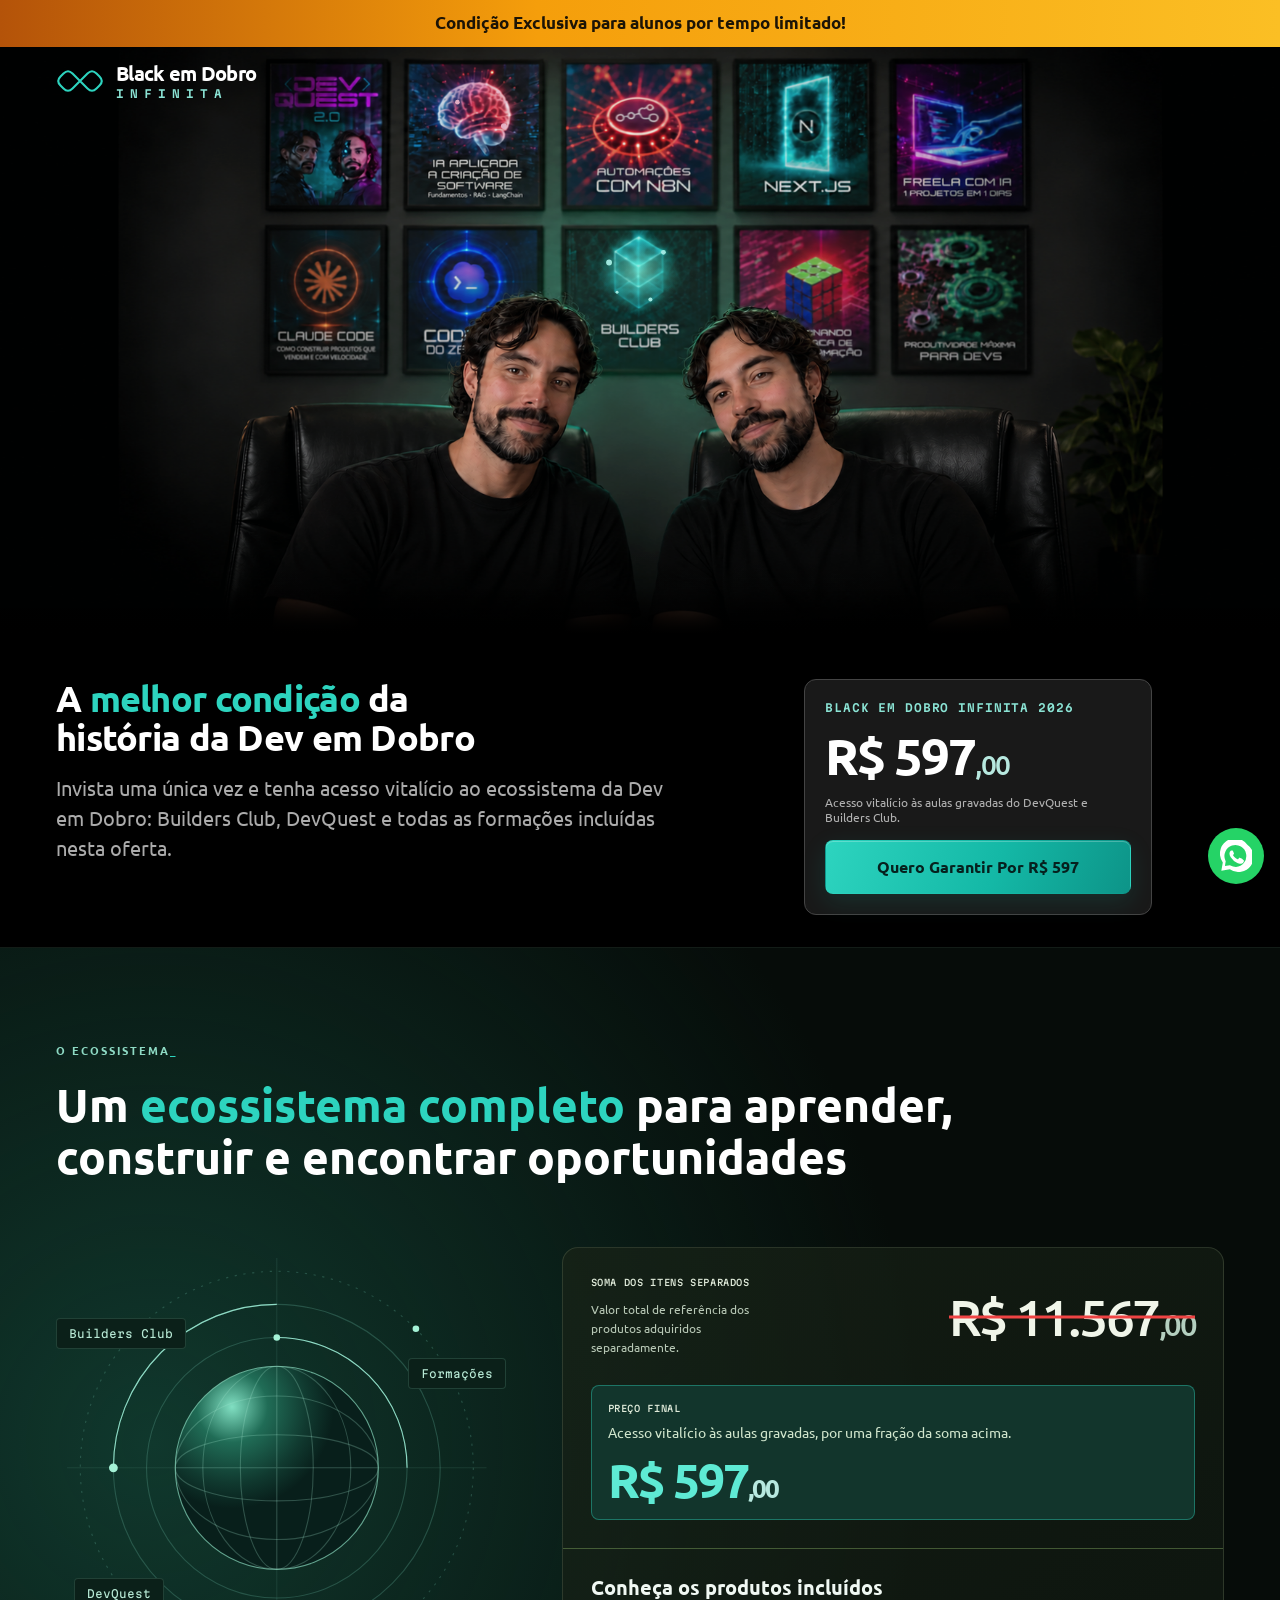
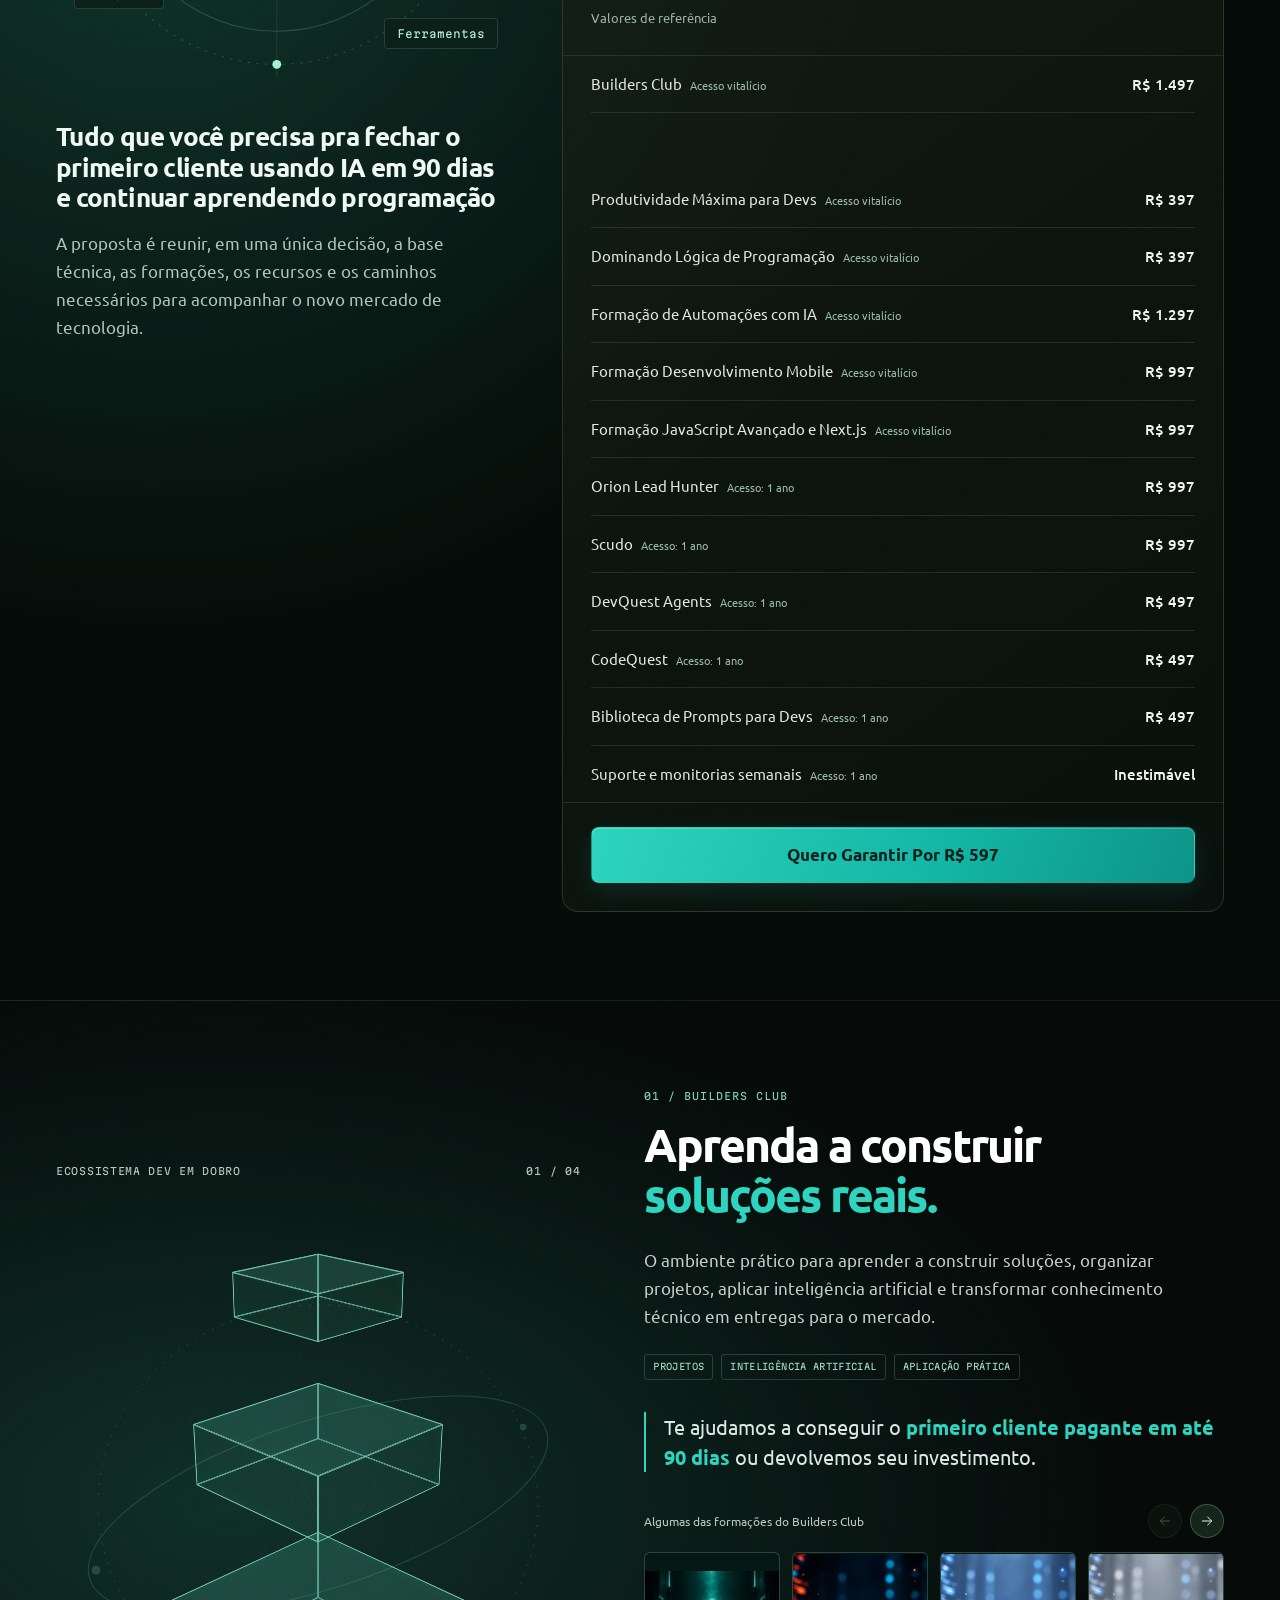
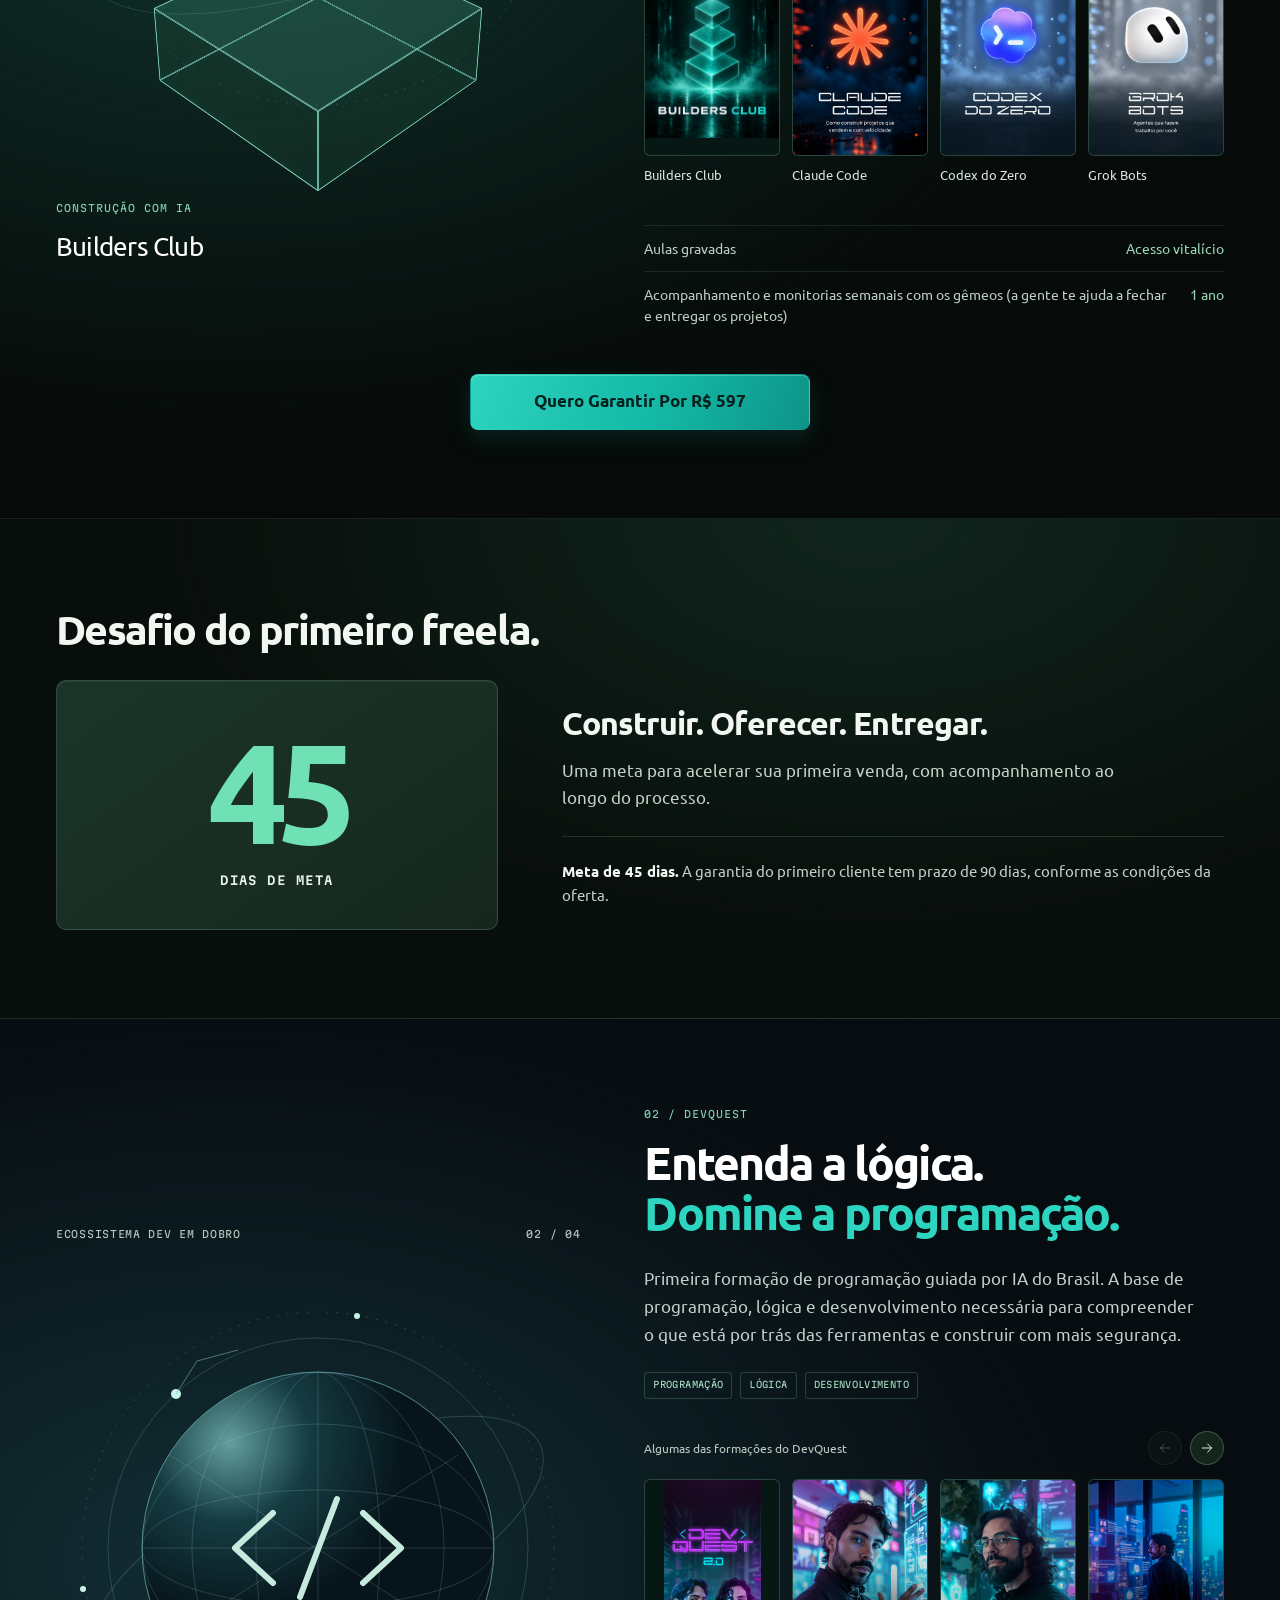
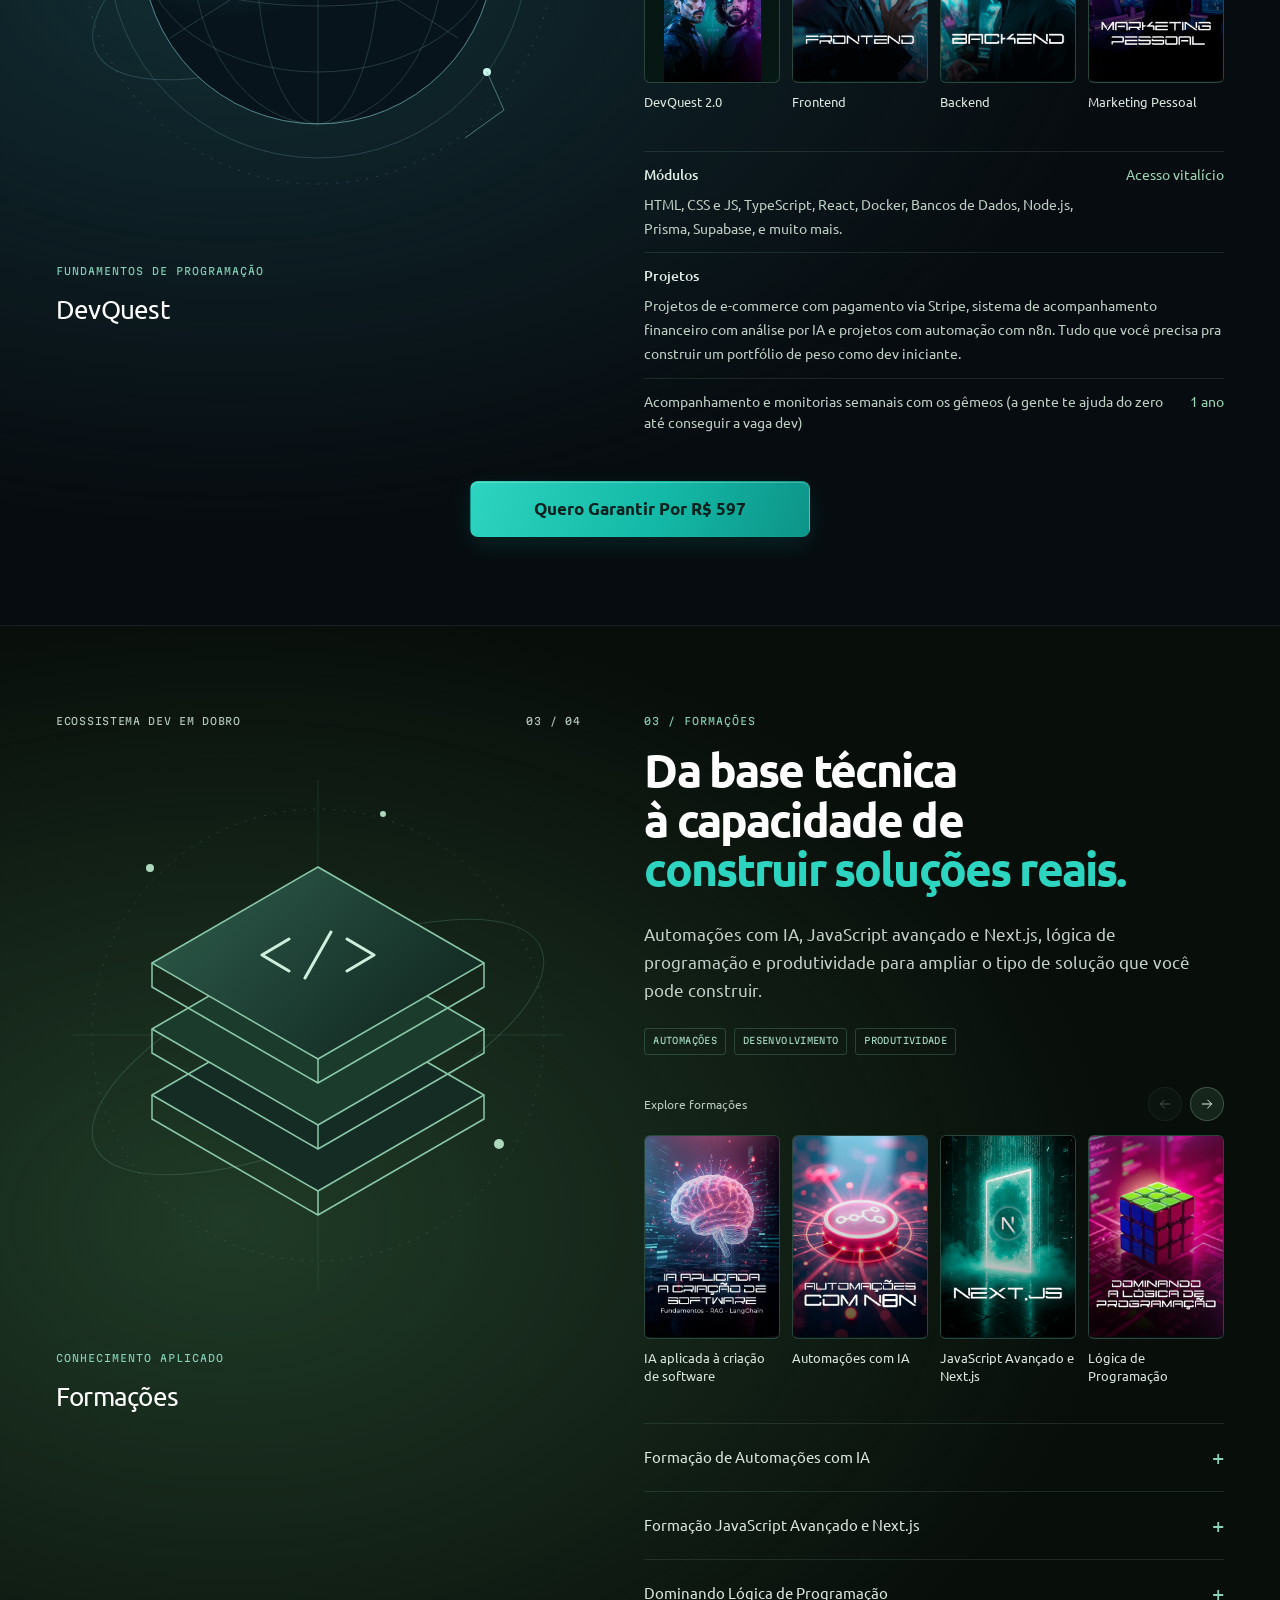
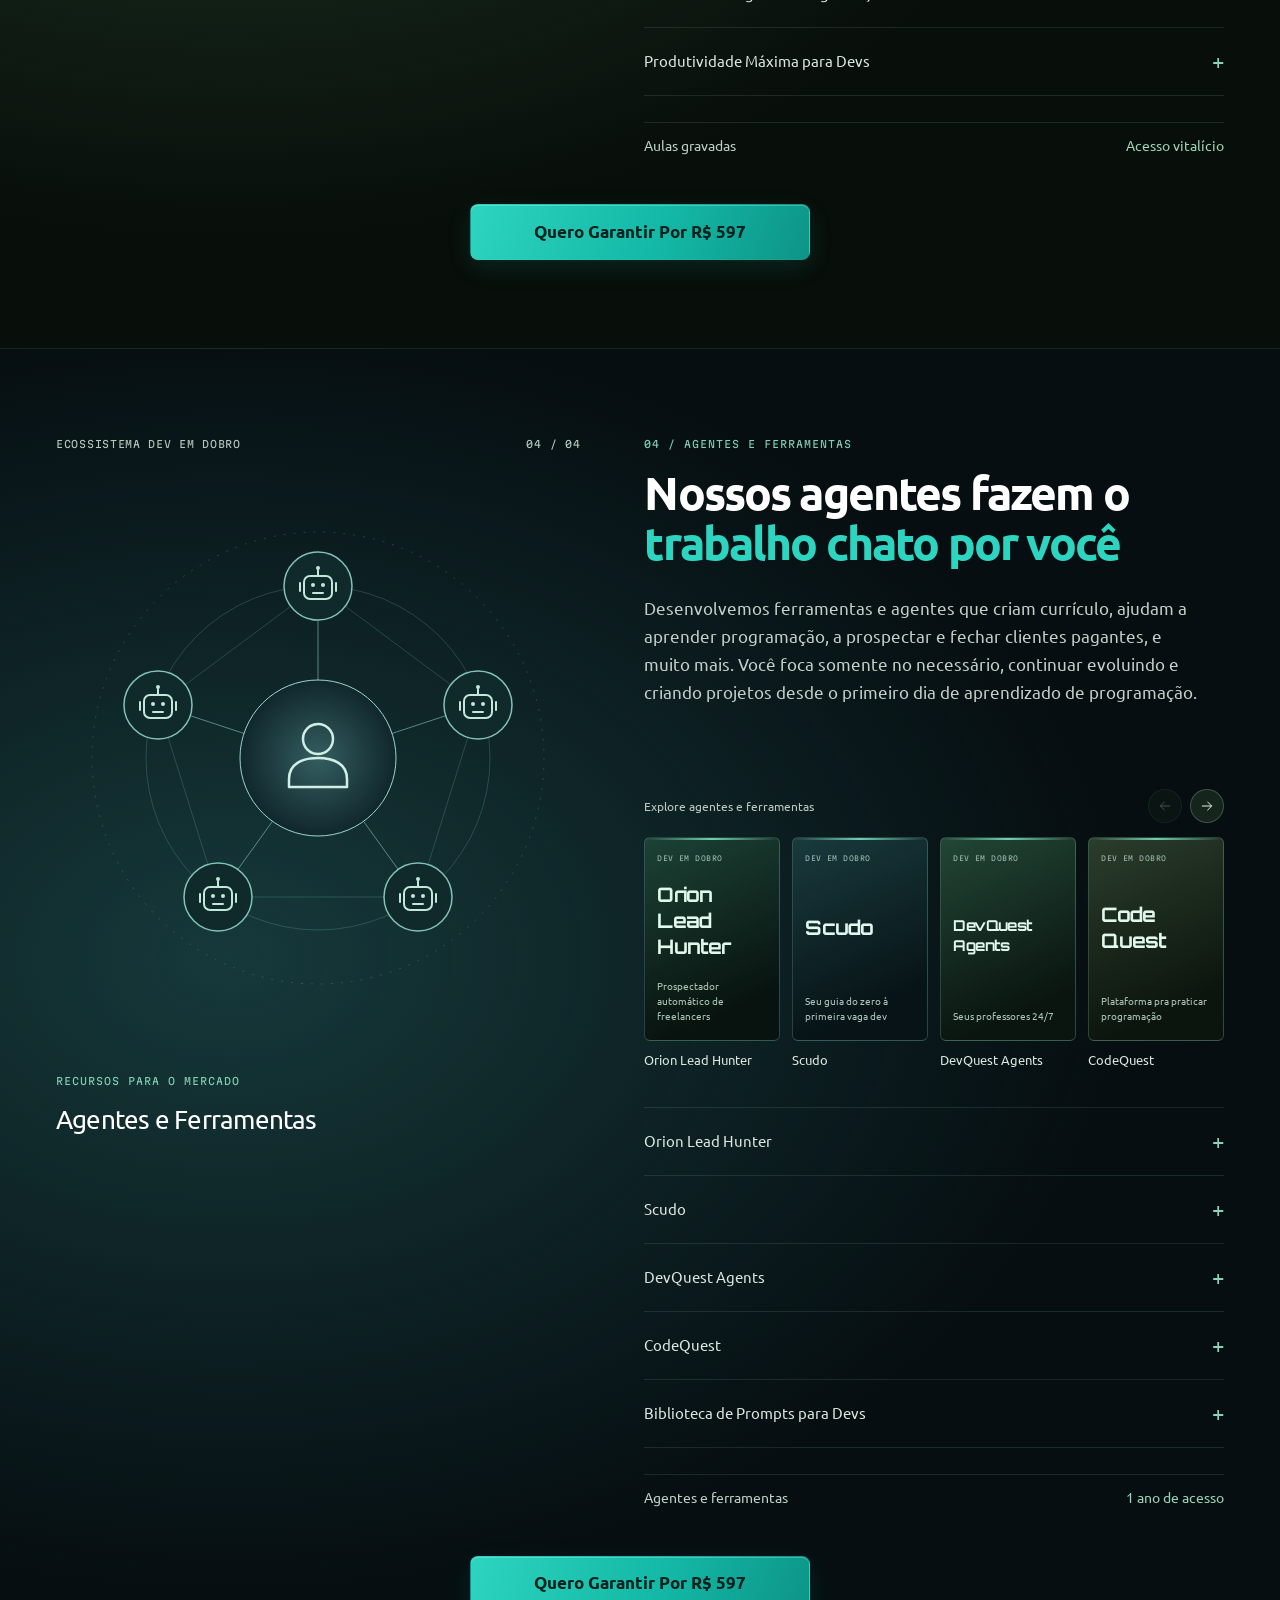
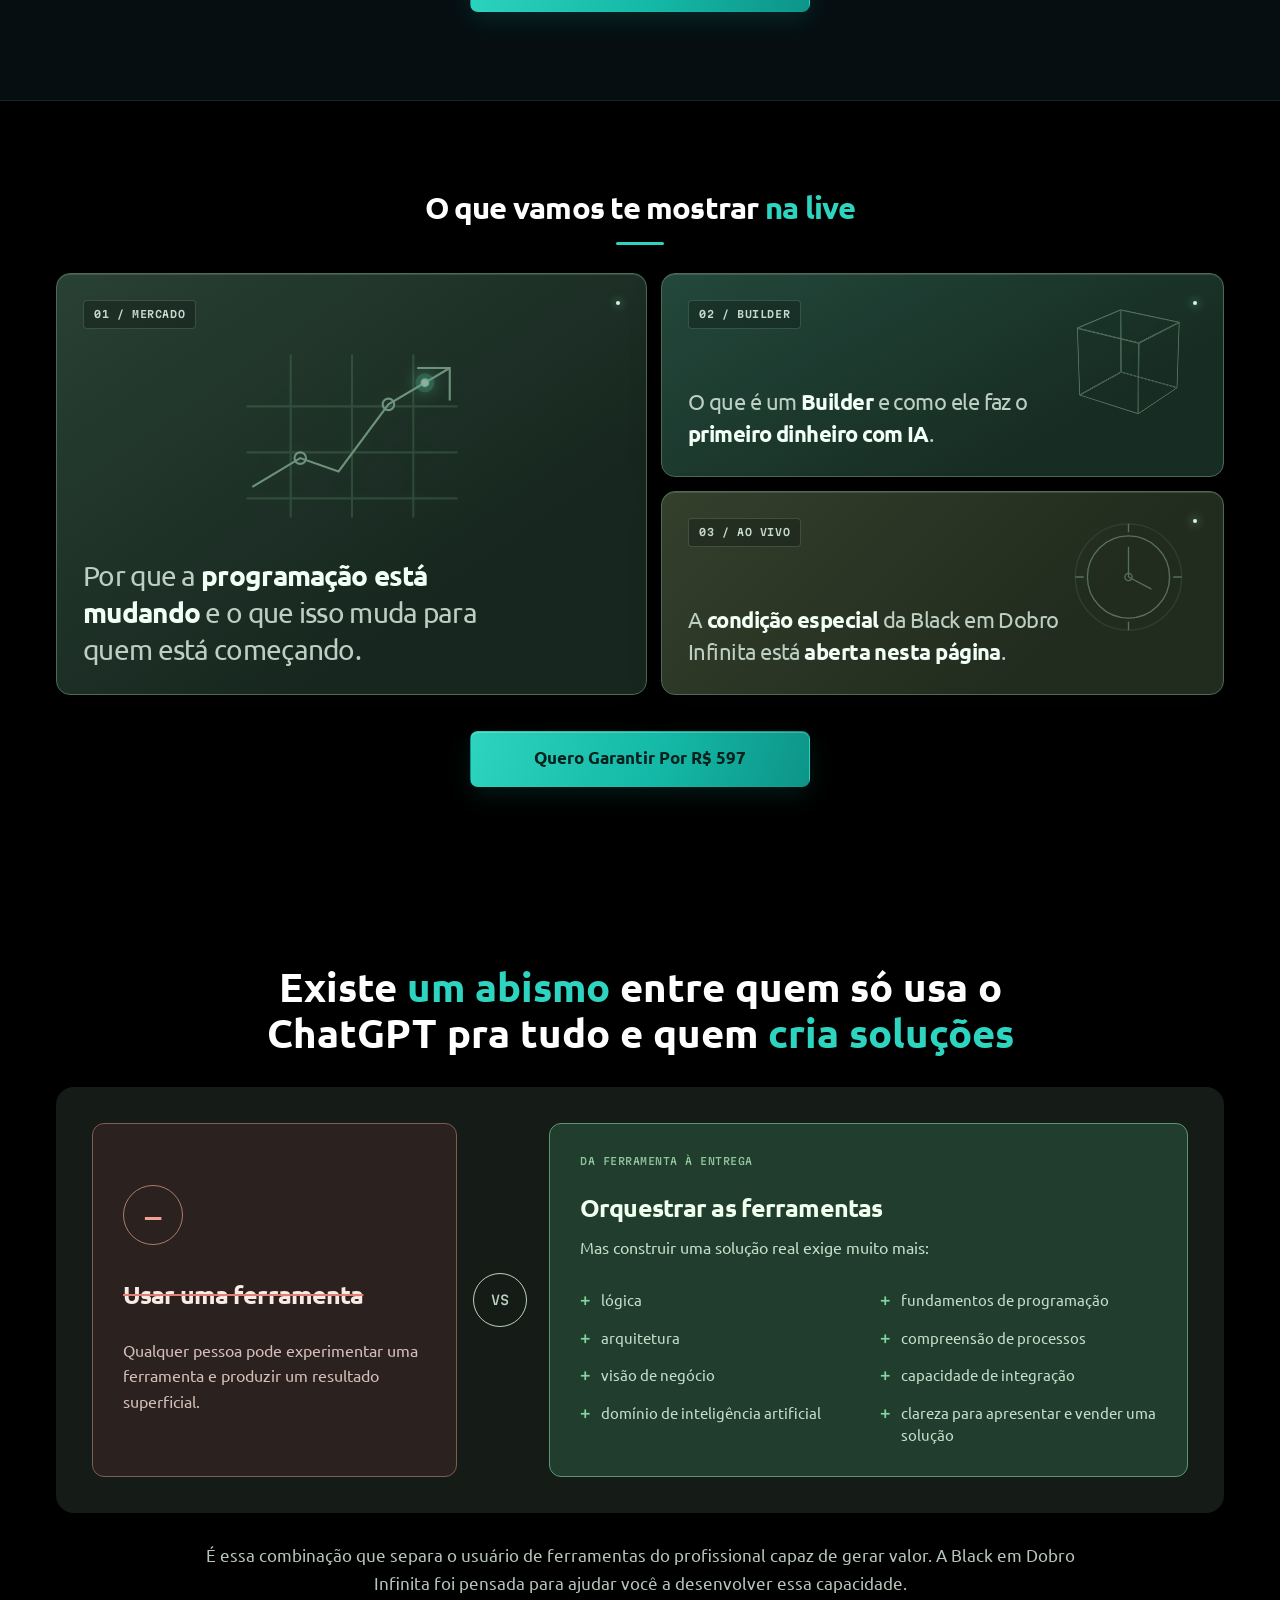
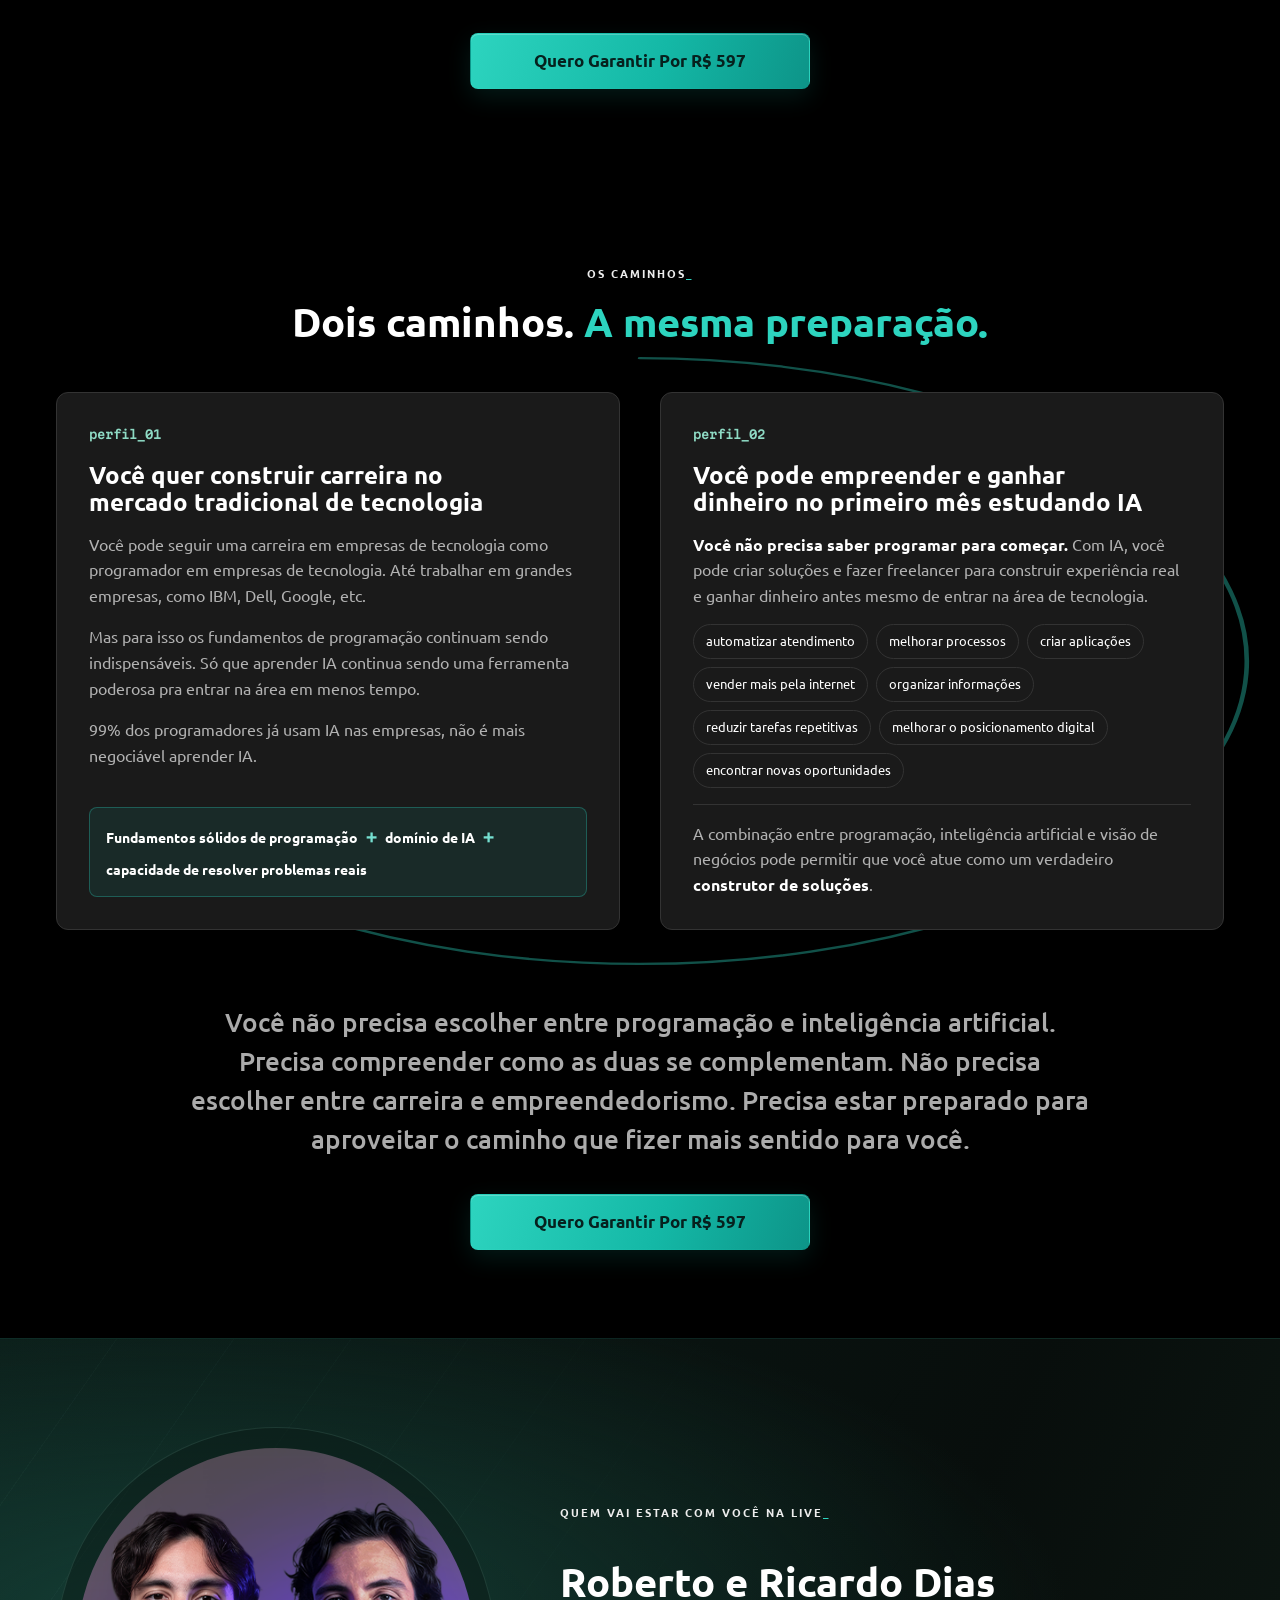
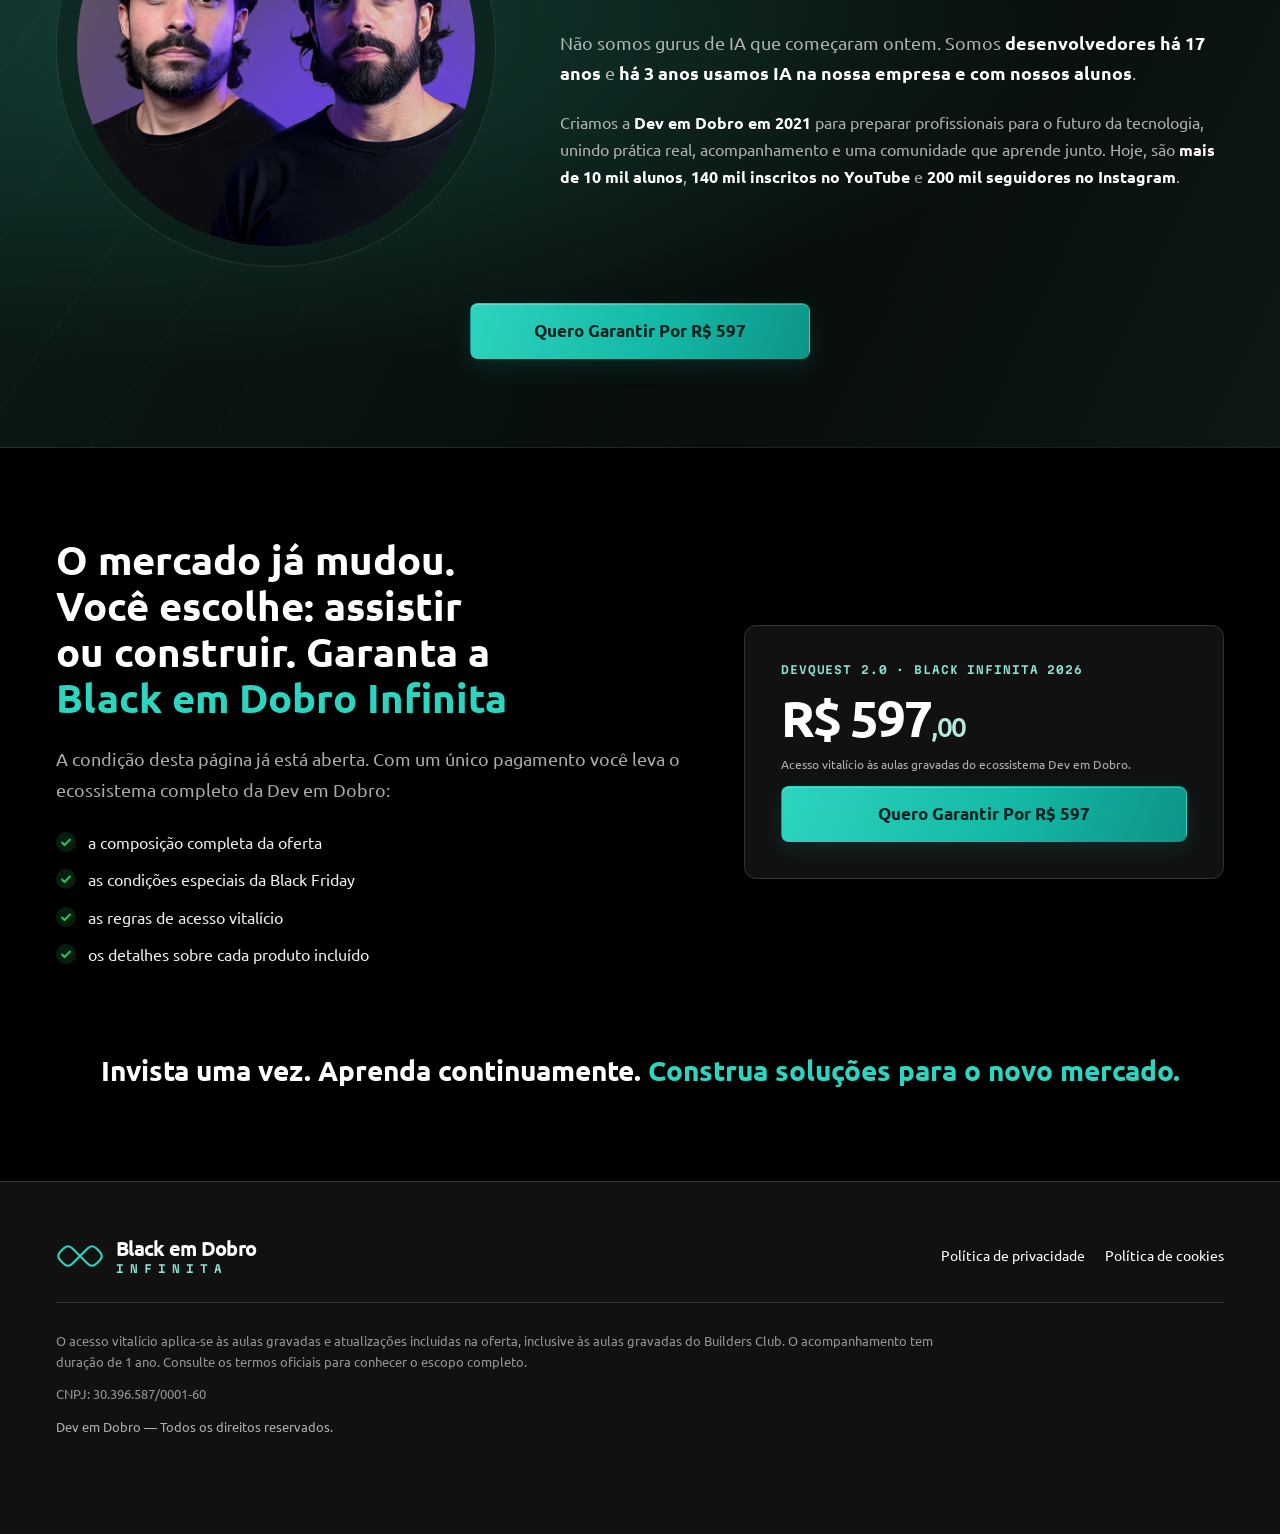
==== commit 9db376f8: "feat: exibe bonus do lote vigente nas paginas de vendas" ====
--- a/alunos-bf/index.html
+++ b/alunos-bf/index.html
@@ -23,6 +23,7 @@
   <link rel="stylesheet" href="/v3/css/builders.css?v=10">
   <link rel="stylesheet" href="/css/desafio-45-dias.css?v=1">
   <link rel="stylesheet" href="/css/oferta.css">
+  <link rel="stylesheet" href="/css/lote-atual.css?v=1">
 </head>
 <body class="v3 oferta">
   <!-- Google Tag Manager (noscript) -->
@@ -87,6 +88,20 @@
       </div>
     </section>
 
+    <section class="v3-section current-lot" id="lote-atual" aria-labelledby="current-lot-title" hidden>
+      <div class="container current-lot-inner">
+        <div class="current-lot-heading">
+          <p class="eyebrow">Bônus da Black Infinita</p>
+          <h2 id="current-lot-title">Lote Atual</h2>
+        </div>
+        <div class="current-lot-card">
+          <p class="current-lot-label">Bônus deste período</p>
+          <h3 data-lot-bonus></h3>
+          <p class="current-lot-period" data-lot-period></p>
+        </div>
+      </div>
+    </section>
+
     <section class="v3-section ecosystem-section" id="ecossistema" aria-labelledby="ecosystem-title">
       <div class="container">
         <header class="ecosystem-heading" data-enter="0">
@@ -573,5 +588,6 @@
   <script src="/v3/js/ecosystem-motion.js" type="module"></script>
   <a class="whatsapp-float" href="https://api.whatsapp.com/send/?phone=5551989875708" target="_blank" rel="noopener noreferrer" aria-label="Falar com o time de vendas no WhatsApp"><svg viewBox="0 0 24 24" aria-hidden="true" fill="currentColor"><path d="M20.5 3.5A11 11 0 0 0 2.1 16.8L1 23l6.4-1.1A11 11 0 0 0 20.5 3.5ZM12 20.2a8.2 8.2 0 0 1-4.2-1.1l-.3-.2-3.8.6.6-3.7-.2-.3A8.2 8.2 0 1 1 12 20.2Zm4.5-6.1c-.2-.1-1.4-.7-1.6-.8s-.4-.1-.5.1-.6.8-.7.9-.3.2-.5.1a6.7 6.7 0 0 1-2-1.2 7.4 7.4 0 0 1-1.4-1.7c-.1-.2 0-.4.1-.5l.4-.4.1-.3a.5.5 0 0 0 0-.5c0-.1-.5-1.2-.7-1.6s-.4-.4-.5-.4h-.5a1 1 0 0 0-.7.3 3 3 0 0 0-.9 2.2 5.2 5.2 0 0 0 1.1 2.8 11.8 11.8 0 0 0 4.5 4 15 15 0 0 0 1.5.6 3.6 3.6 0 0 0 1.7.1 2.7 2.7 0 0 0 1.8-1.3 2.2 2.2 0 0 0 .2-1.3c-.1-.1-.2-.1-.4-.2Z"/></svg></a>
   <script src="/js/oferta.js" defer></script>
+  <script src="/js/lote-atual.js?v=1" defer></script>
 </body>
 </html>
--- a/css/lote-atual.css
+++ b/css/lote-atual.css
@@ -0,0 +1,67 @@
+.current-lot[hidden] { display: none; }
+
+.current-lot {
+  background: radial-gradient(ellipse at 82% 20%, #12382d 0%, transparent 56%), #07110e;
+  border-block: 1px solid #79caa333;
+}
+
+.current-lot-inner {
+  display: grid;
+  grid-template-columns: minmax(0, .72fr) minmax(0, 1.28fr);
+  align-items: center;
+  gap: clamp(24px, 5vw, 72px);
+}
+
+.current-lot-heading .eyebrow {
+  margin-bottom: 12px;
+  color: #84daba;
+}
+
+.current-lot-heading h2 {
+  margin: 0;
+  color: #f2f9f5;
+  font-size: clamp(36px, 4vw, 56px);
+  line-height: 1.08;
+  letter-spacing: -.04em;
+}
+
+.current-lot-card {
+  padding: clamp(24px, 3vw, 40px);
+  border: 1px solid #6edcb16b;
+  border-radius: 12px;
+  background: linear-gradient(135deg, #18392c, #101f19 76%);
+  box-shadow: 0 20px 60px #0003, inset 0 1px #d6ffe513;
+}
+
+.current-lot-label {
+  margin: 0 0 18px;
+  color: #9ee5c6;
+  font: 600 11px/1.5 var(--font-mono);
+  letter-spacing: .09em;
+  text-transform: uppercase;
+}
+
+.current-lot-card h3 {
+  margin: 0;
+  color: #f2f9f5;
+  font-size: clamp(26px, 2.8vw, 38px);
+  line-height: 1.18;
+  letter-spacing: -.03em;
+  text-wrap: balance;
+}
+
+.current-lot-period {
+  margin: 22px 0 0;
+  padding-top: 18px;
+  border-top: 1px solid #a5dfbd38;
+  color: #bfd1c5;
+  font-size: 15px;
+  line-height: 1.5;
+}
+
+@media (max-width: 700px) {
+  .current-lot-inner { grid-template-columns: 1fr; gap: 22px; }
+  .current-lot-card { padding: 24px; }
+  .current-lot-card h3 { font-size: clamp(26px, 7vw, 34px); }
+  .current-lot-period { font-size: 14px; }
+}
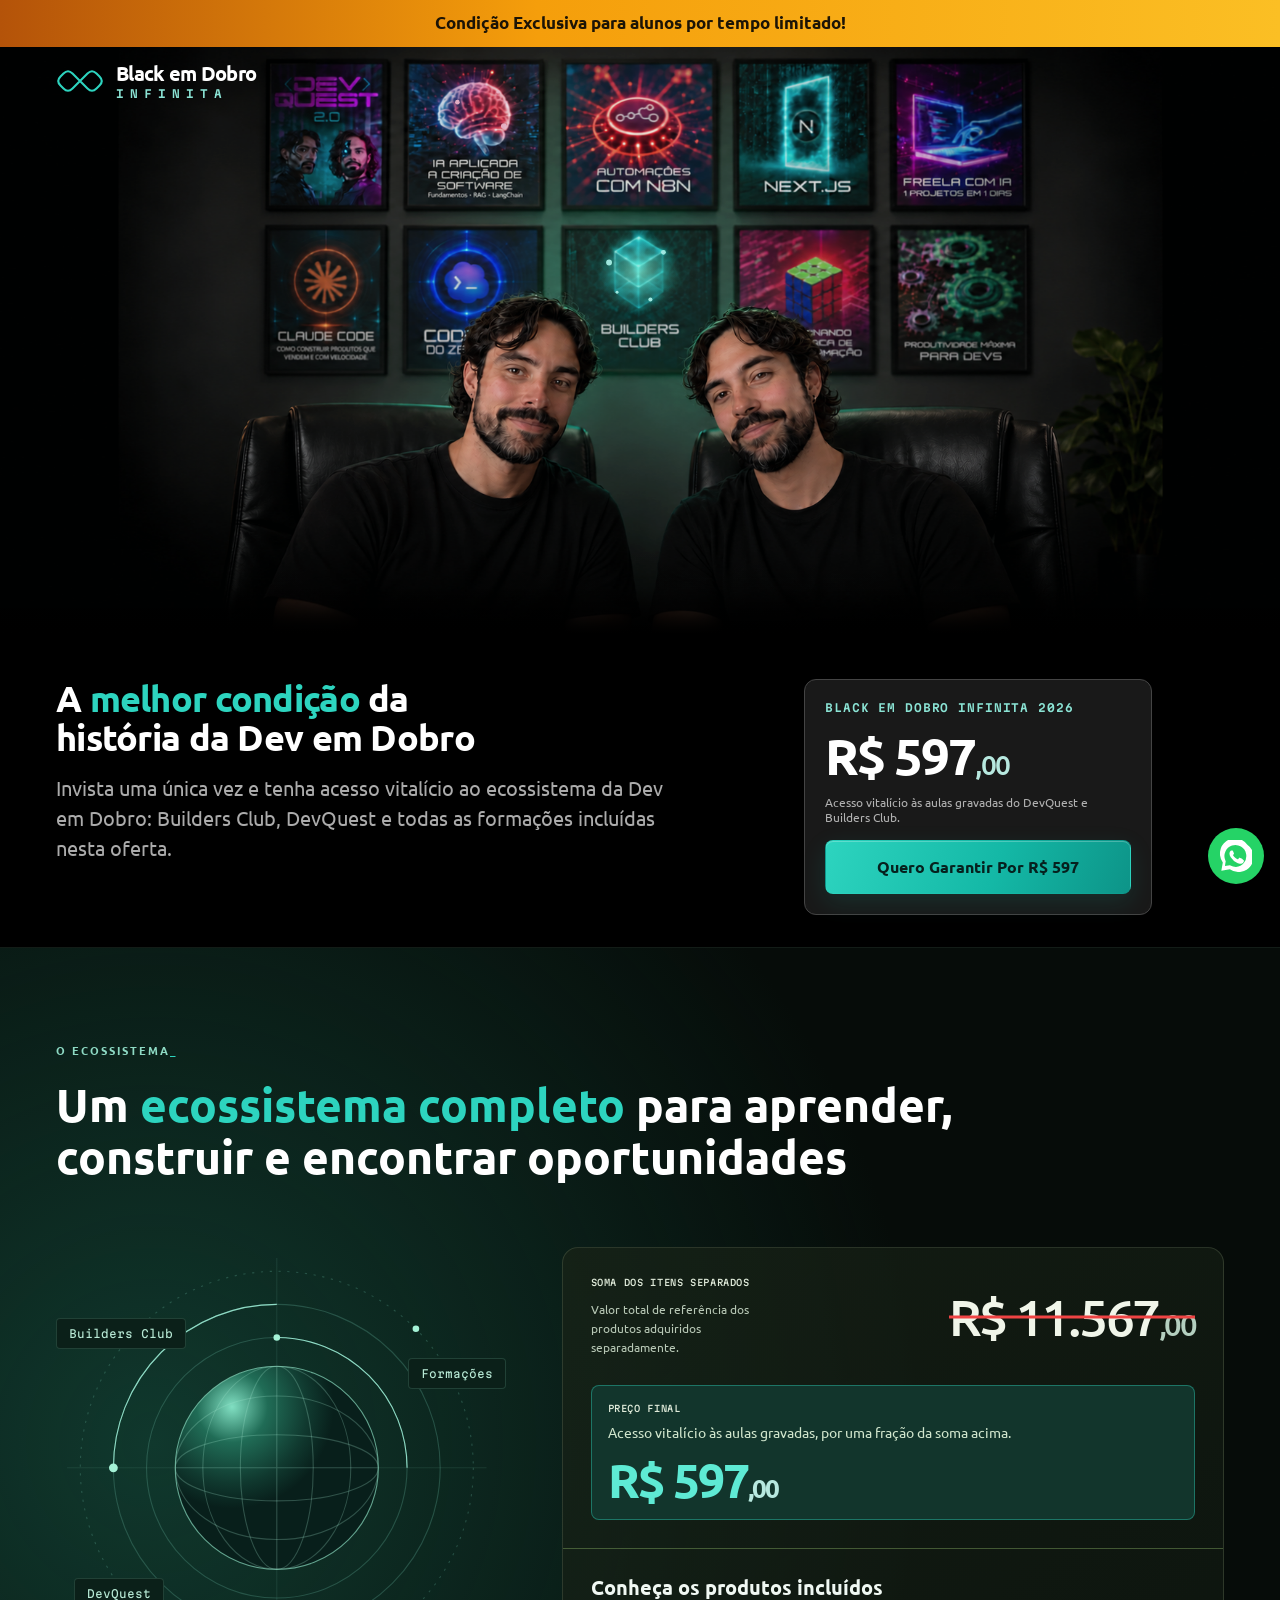
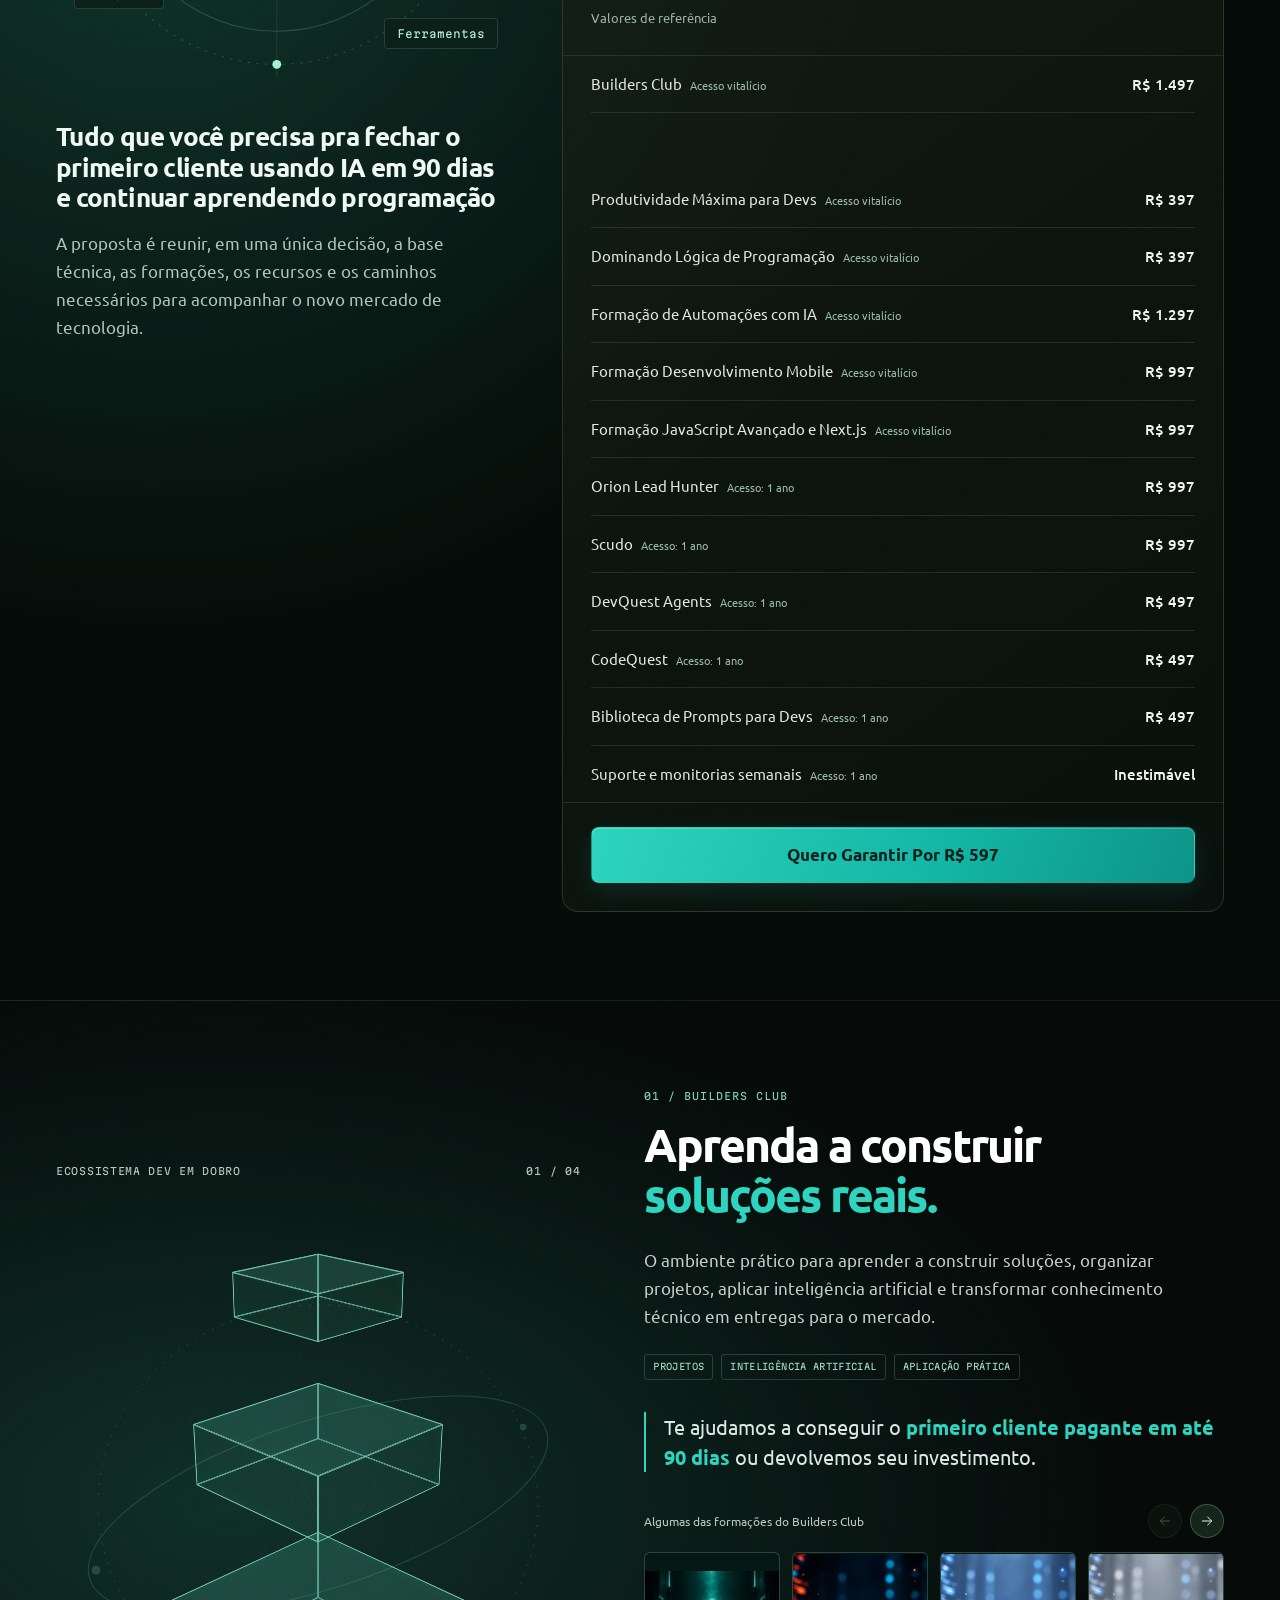
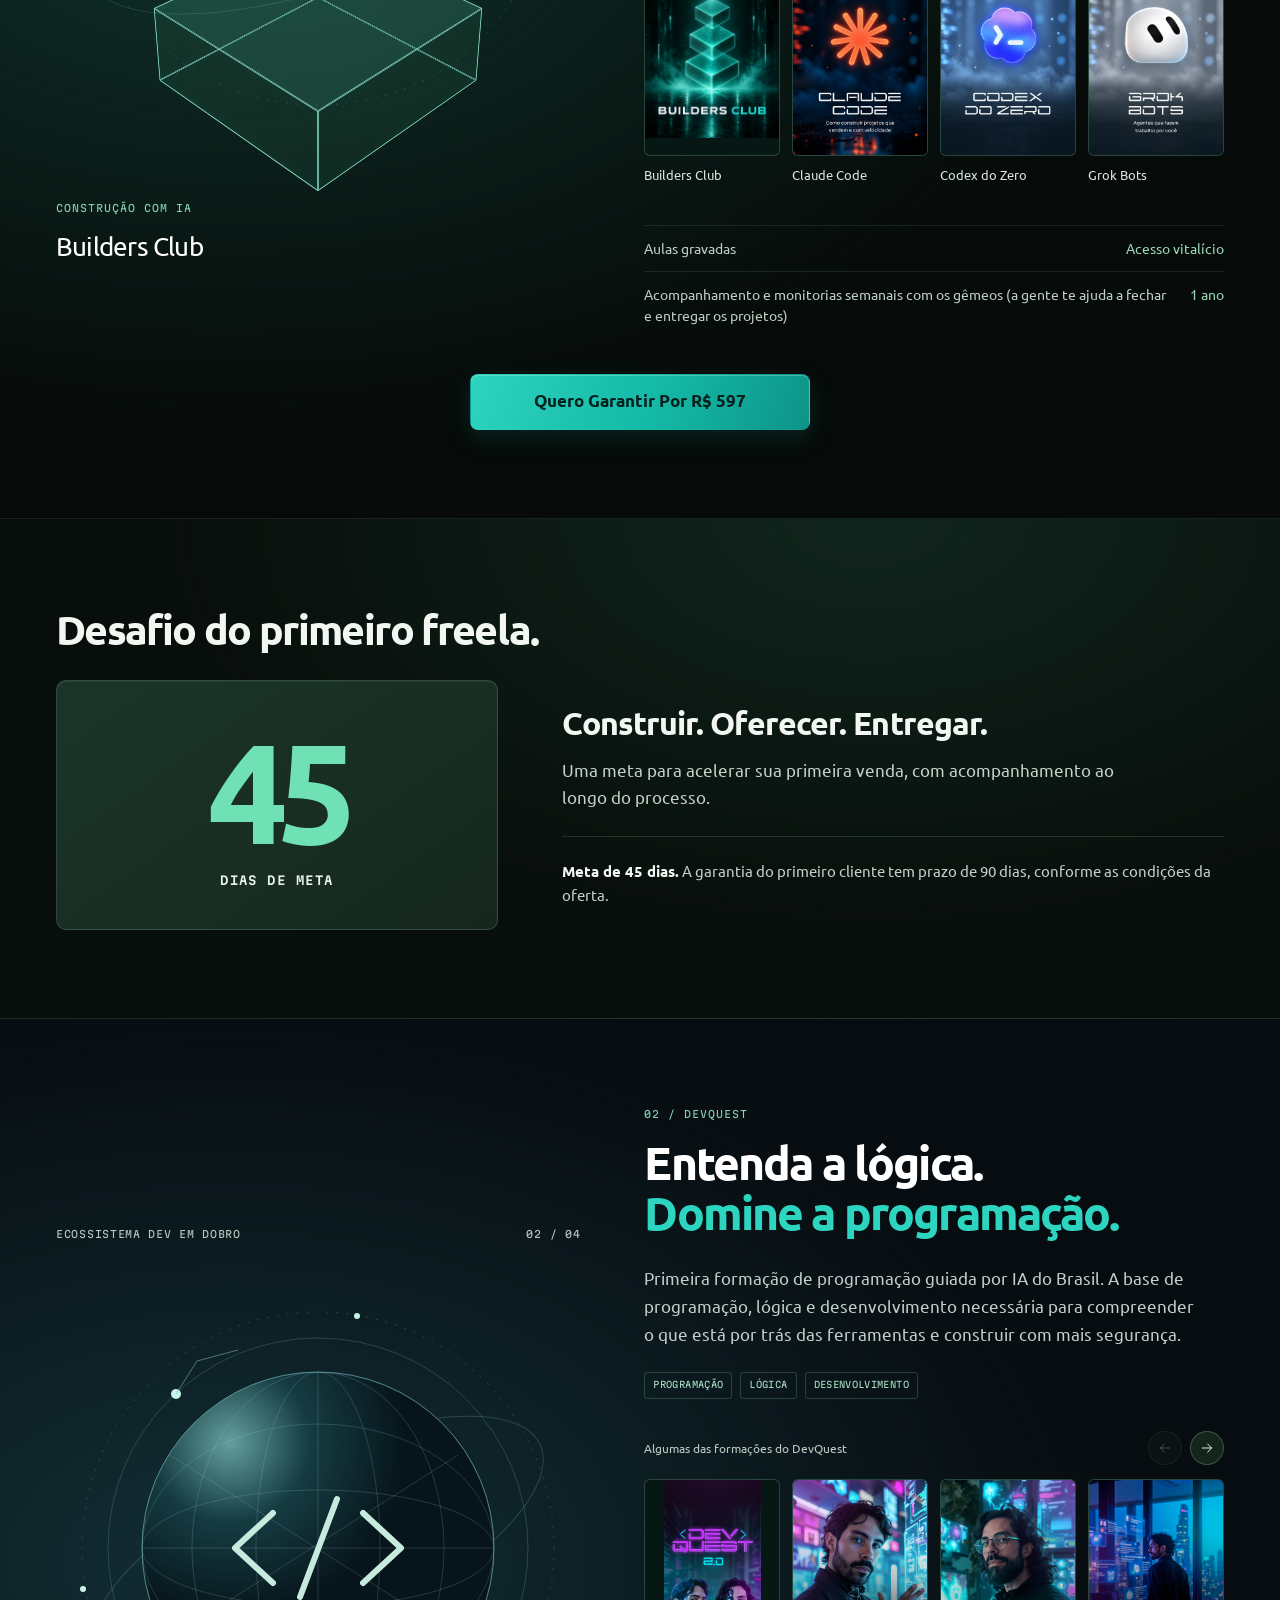
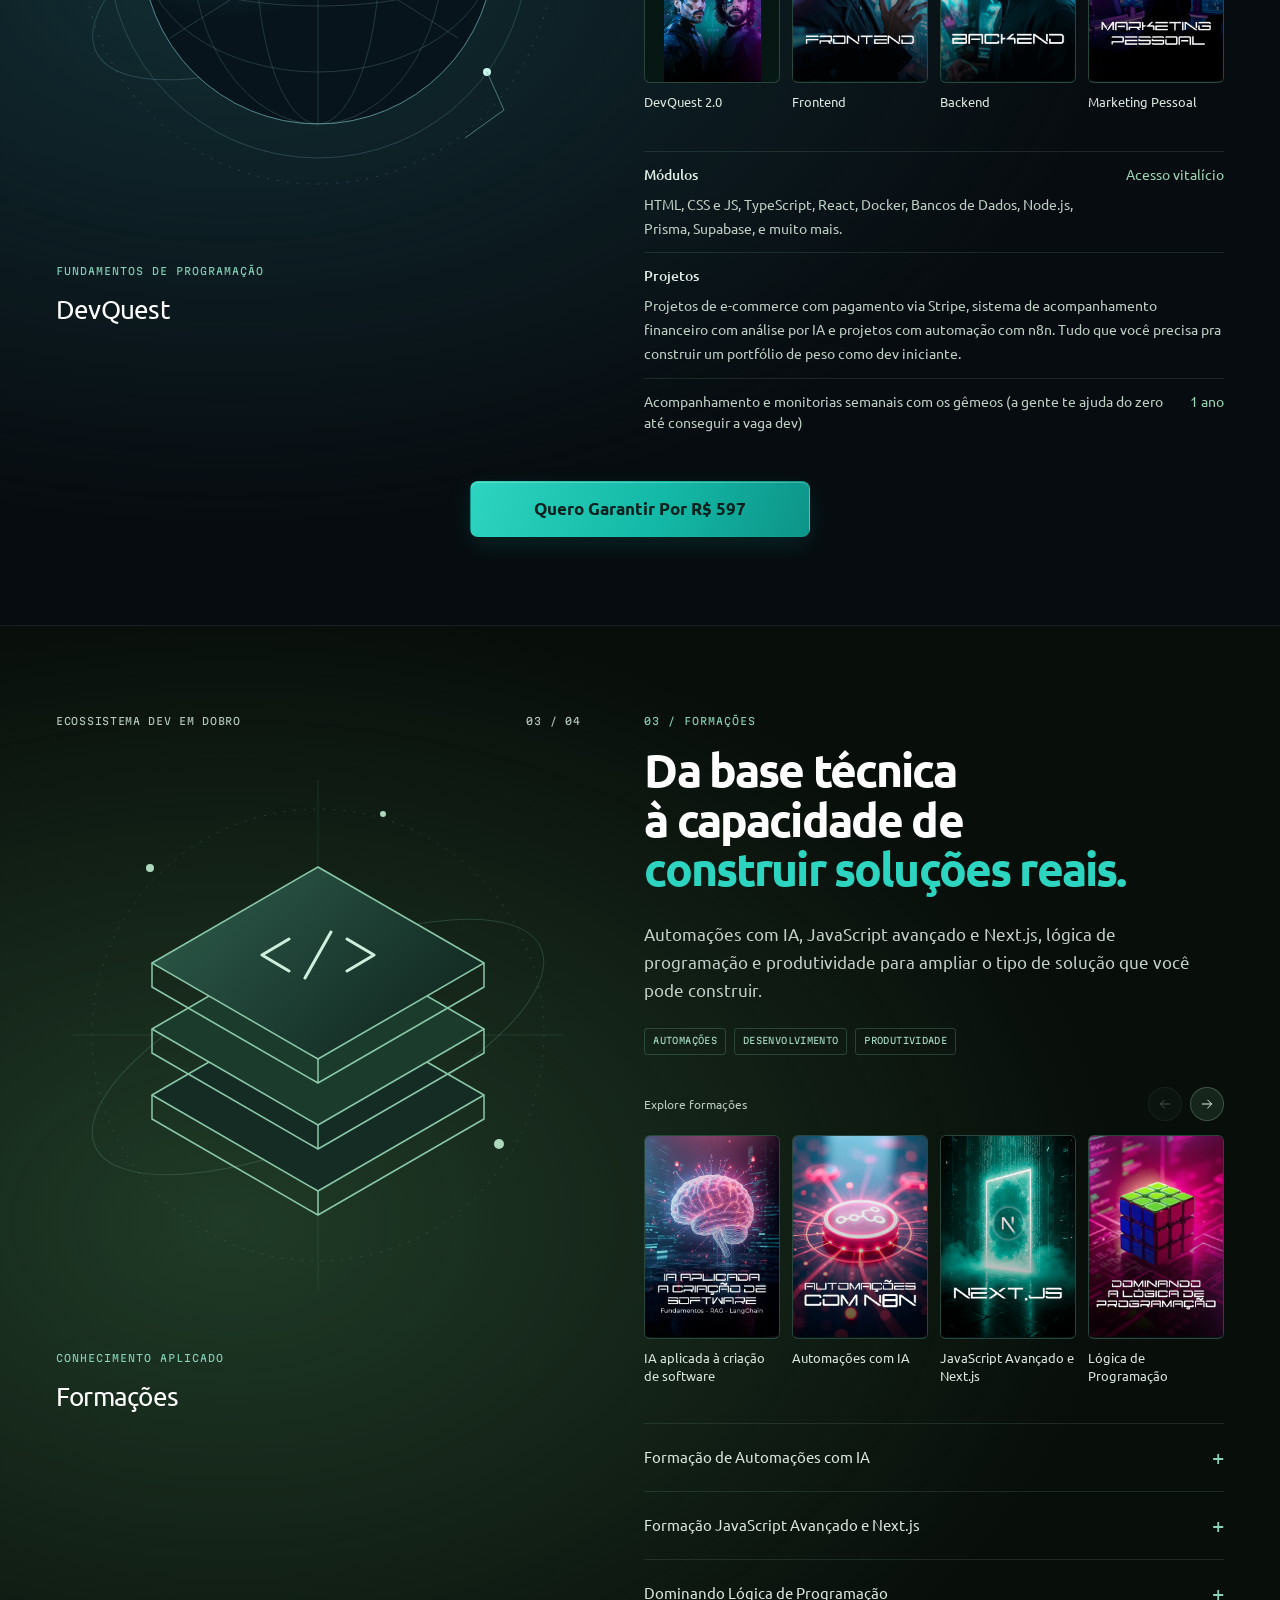
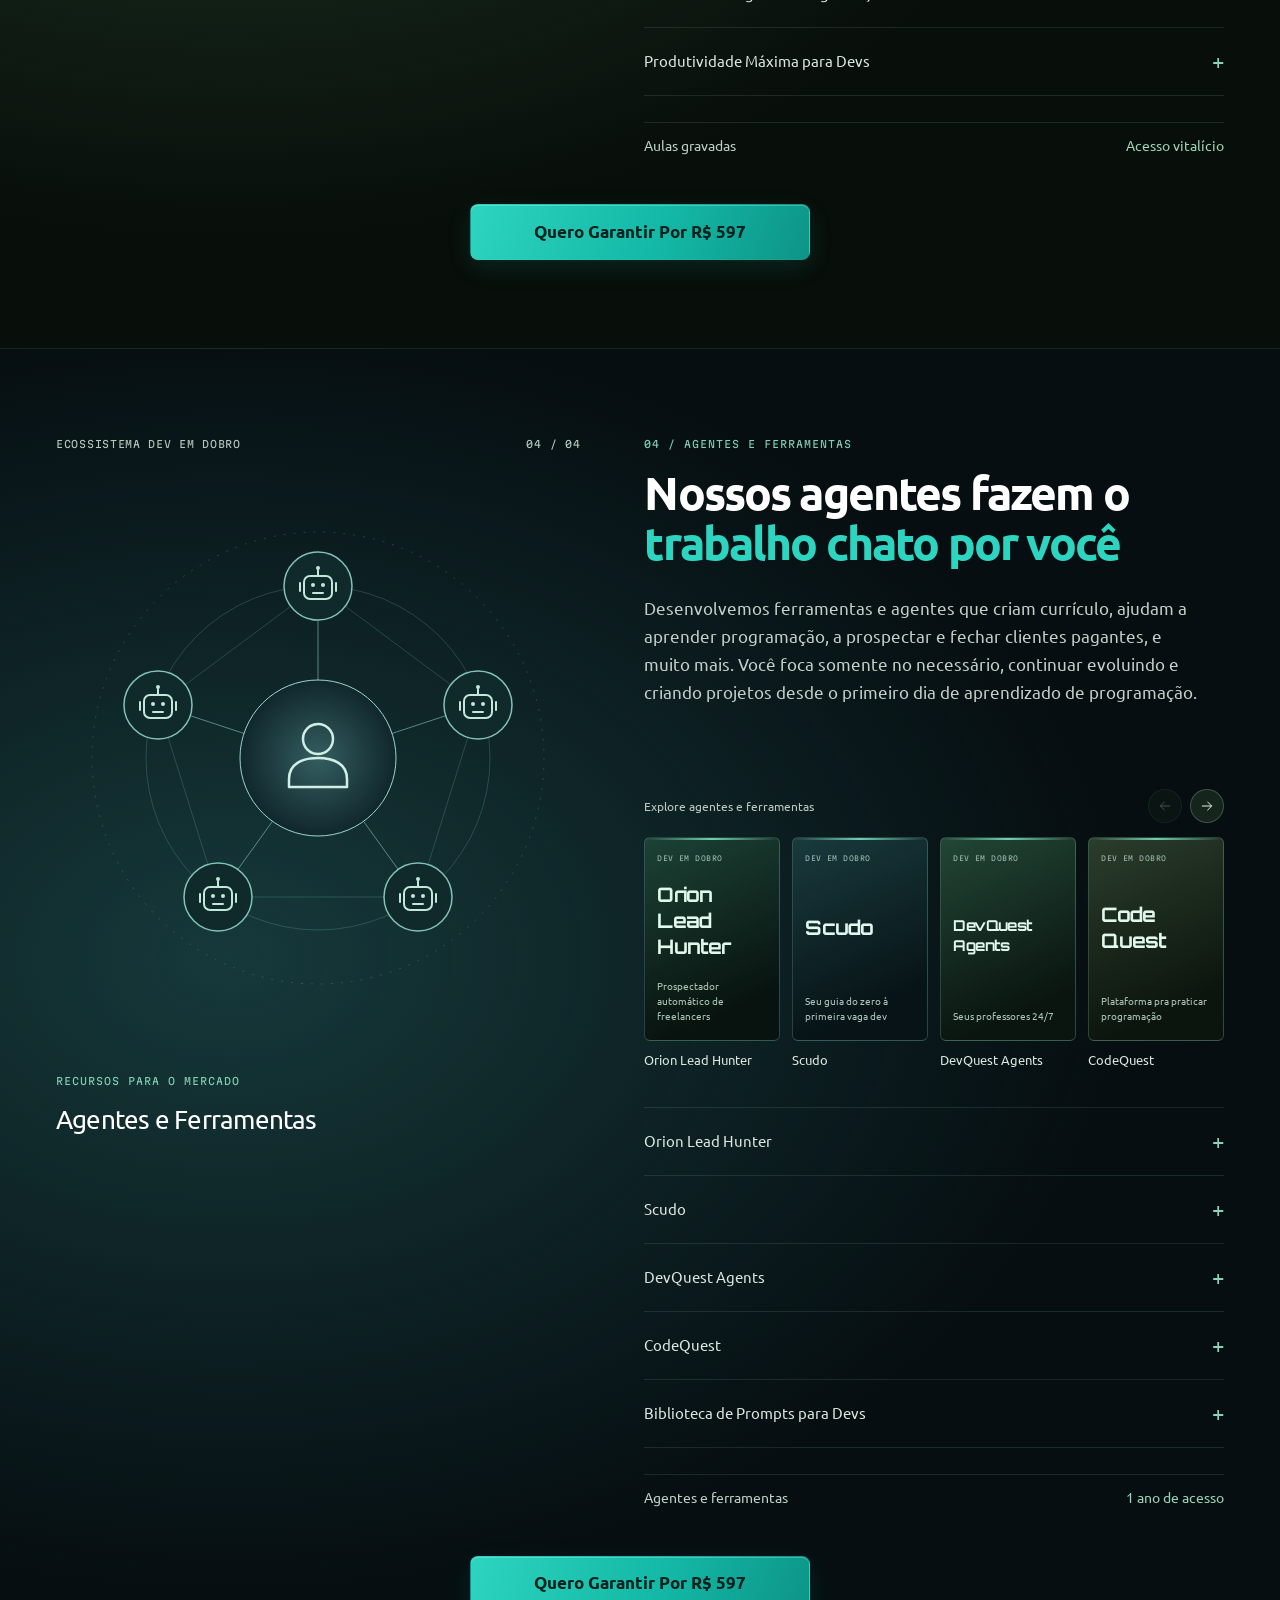
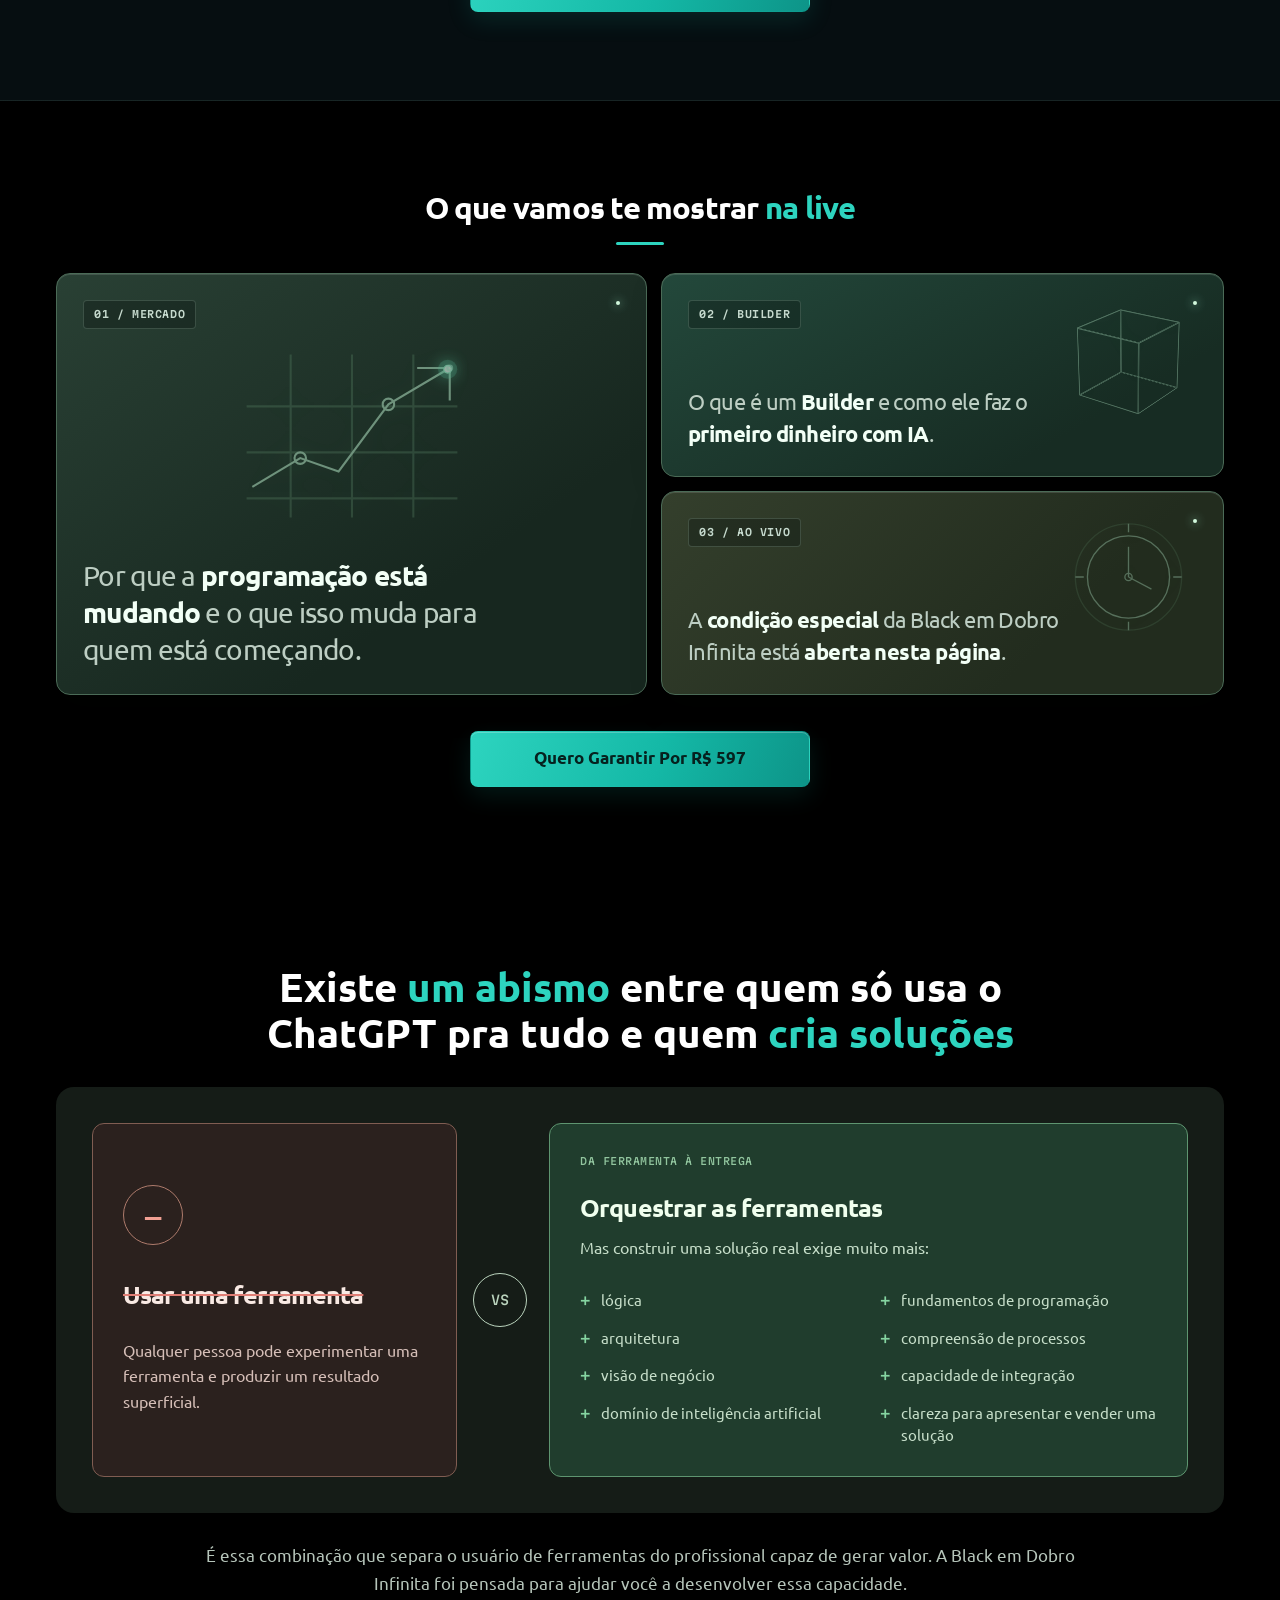
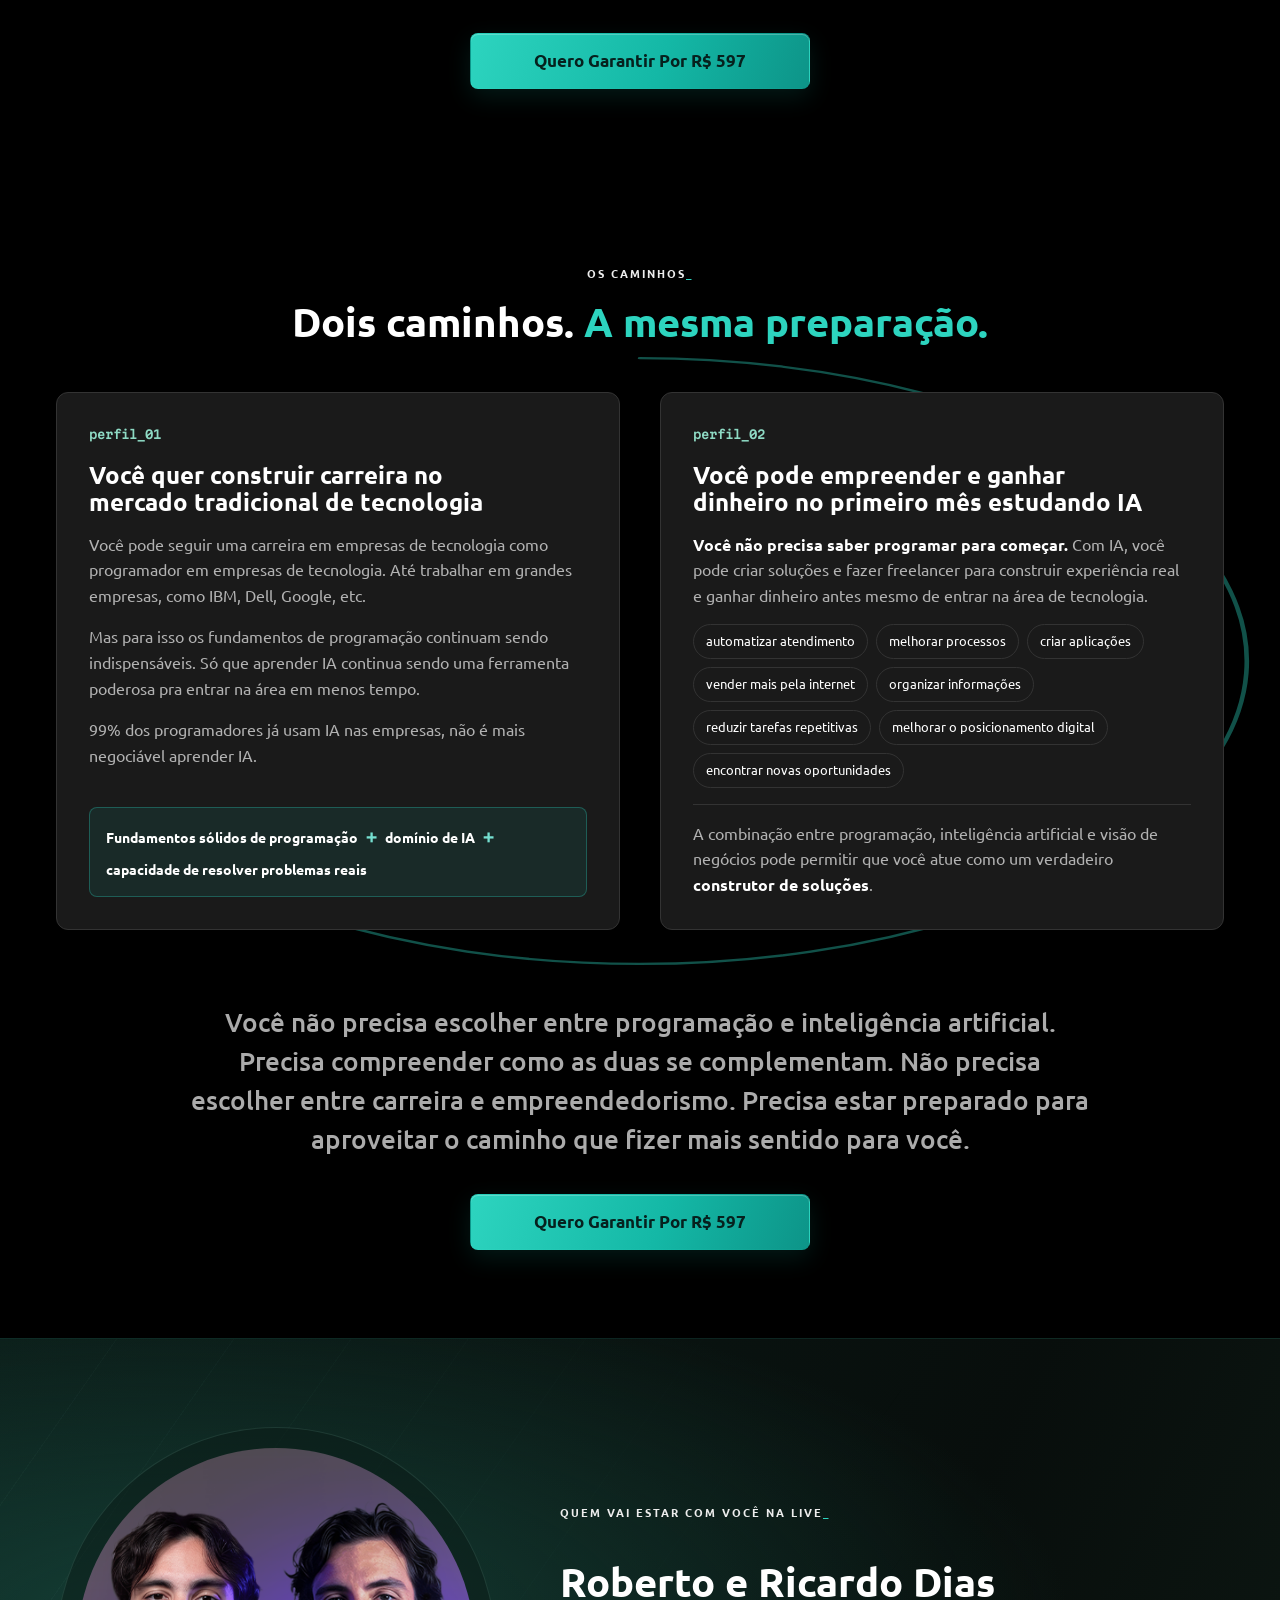
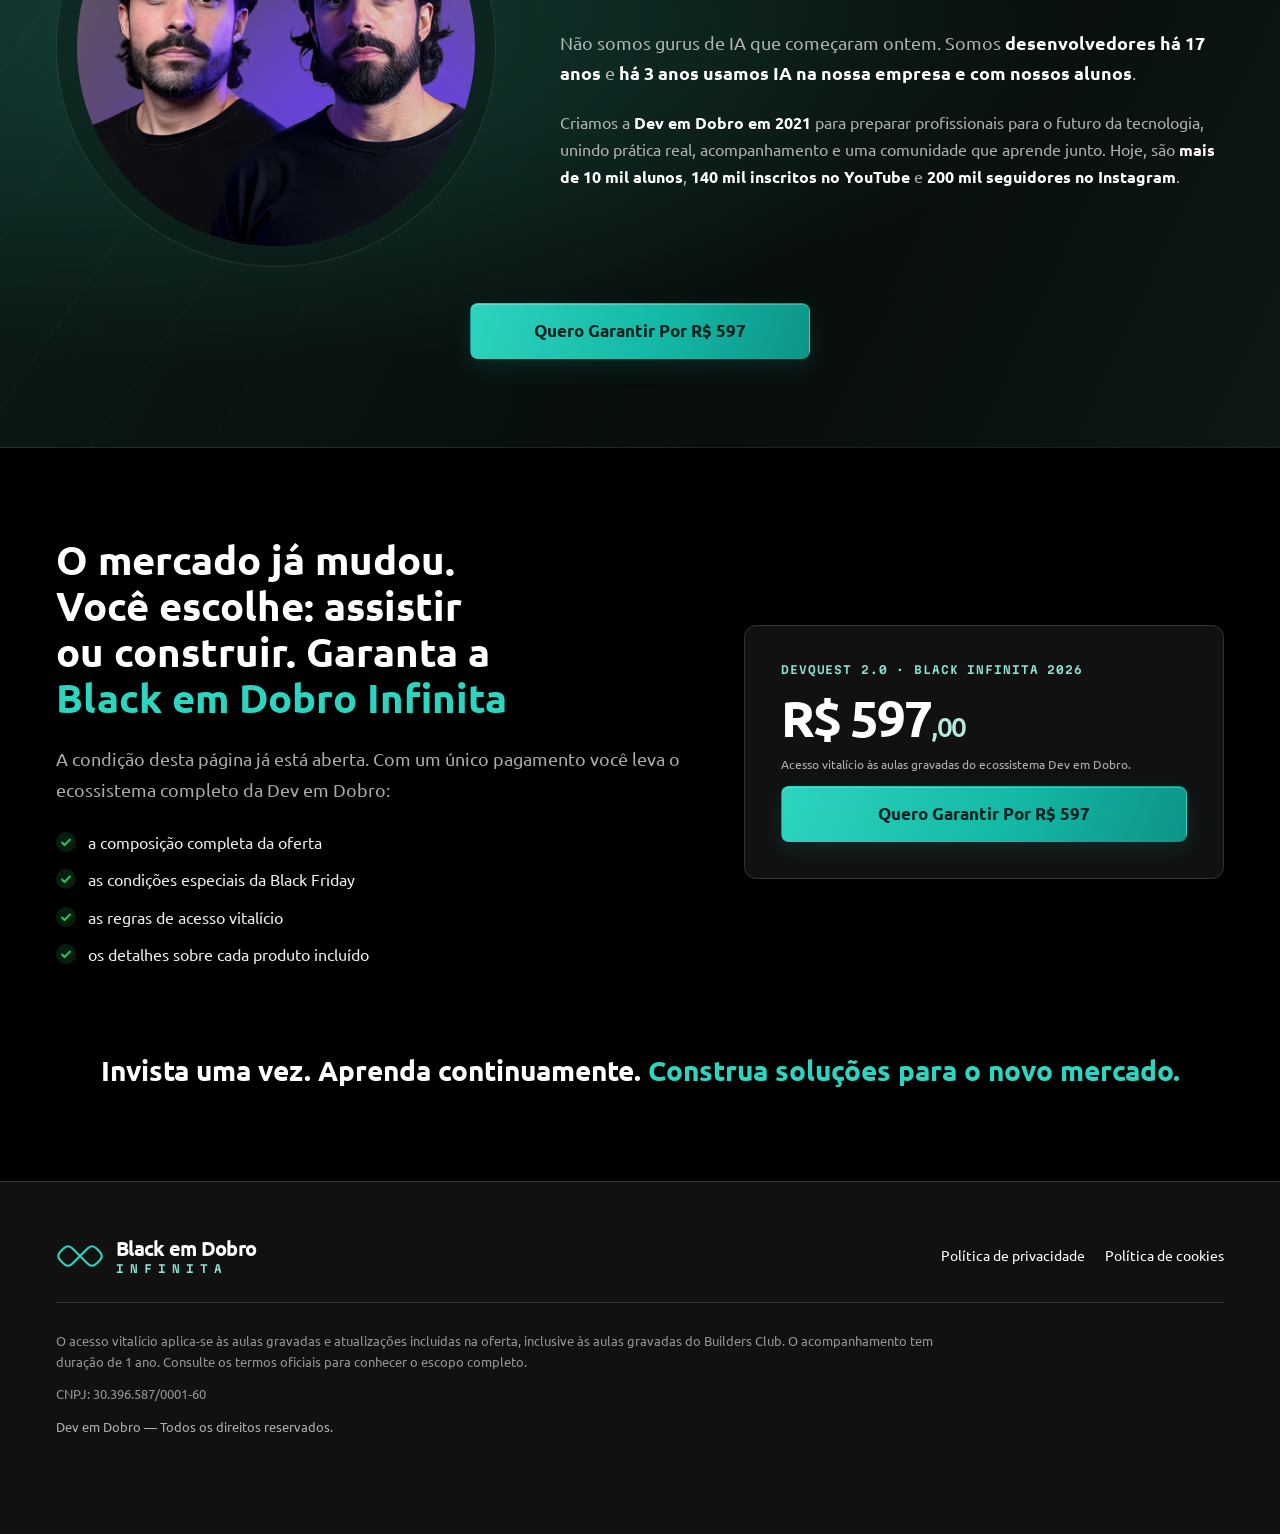
==== commit 0b3440f9: "Aprimora descrições dos bônus dos lotes" ====
--- a/alunos-bf/index.html
+++ b/alunos-bf/index.html
@@ -97,6 +97,7 @@
         <div class="current-lot-card">
           <p class="current-lot-label">Bônus deste período</p>
           <h3 data-lot-bonus></h3>
+          <p class="current-lot-description" data-lot-description></p>
           <p class="current-lot-period" data-lot-period></p>
         </div>
       </div>
--- a/css/lote-atual.css
+++ b/css/lote-atual.css
@@ -50,6 +50,13 @@
   text-wrap: balance;
 }
 
+.current-lot-description {
+  margin: 16px 0 0;
+  color: #dce9df;
+  font-size: 17px;
+  line-height: 1.6;
+}
+
 .current-lot-period {
   margin: 22px 0 0;
   padding-top: 18px;
@@ -63,5 +70,6 @@
   .current-lot-inner { grid-template-columns: 1fr; gap: 22px; }
   .current-lot-card { padding: 24px; }
   .current-lot-card h3 { font-size: clamp(26px, 7vw, 34px); }
+  .current-lot-description { font-size: 16px; }
   .current-lot-period { font-size: 14px; }
 }
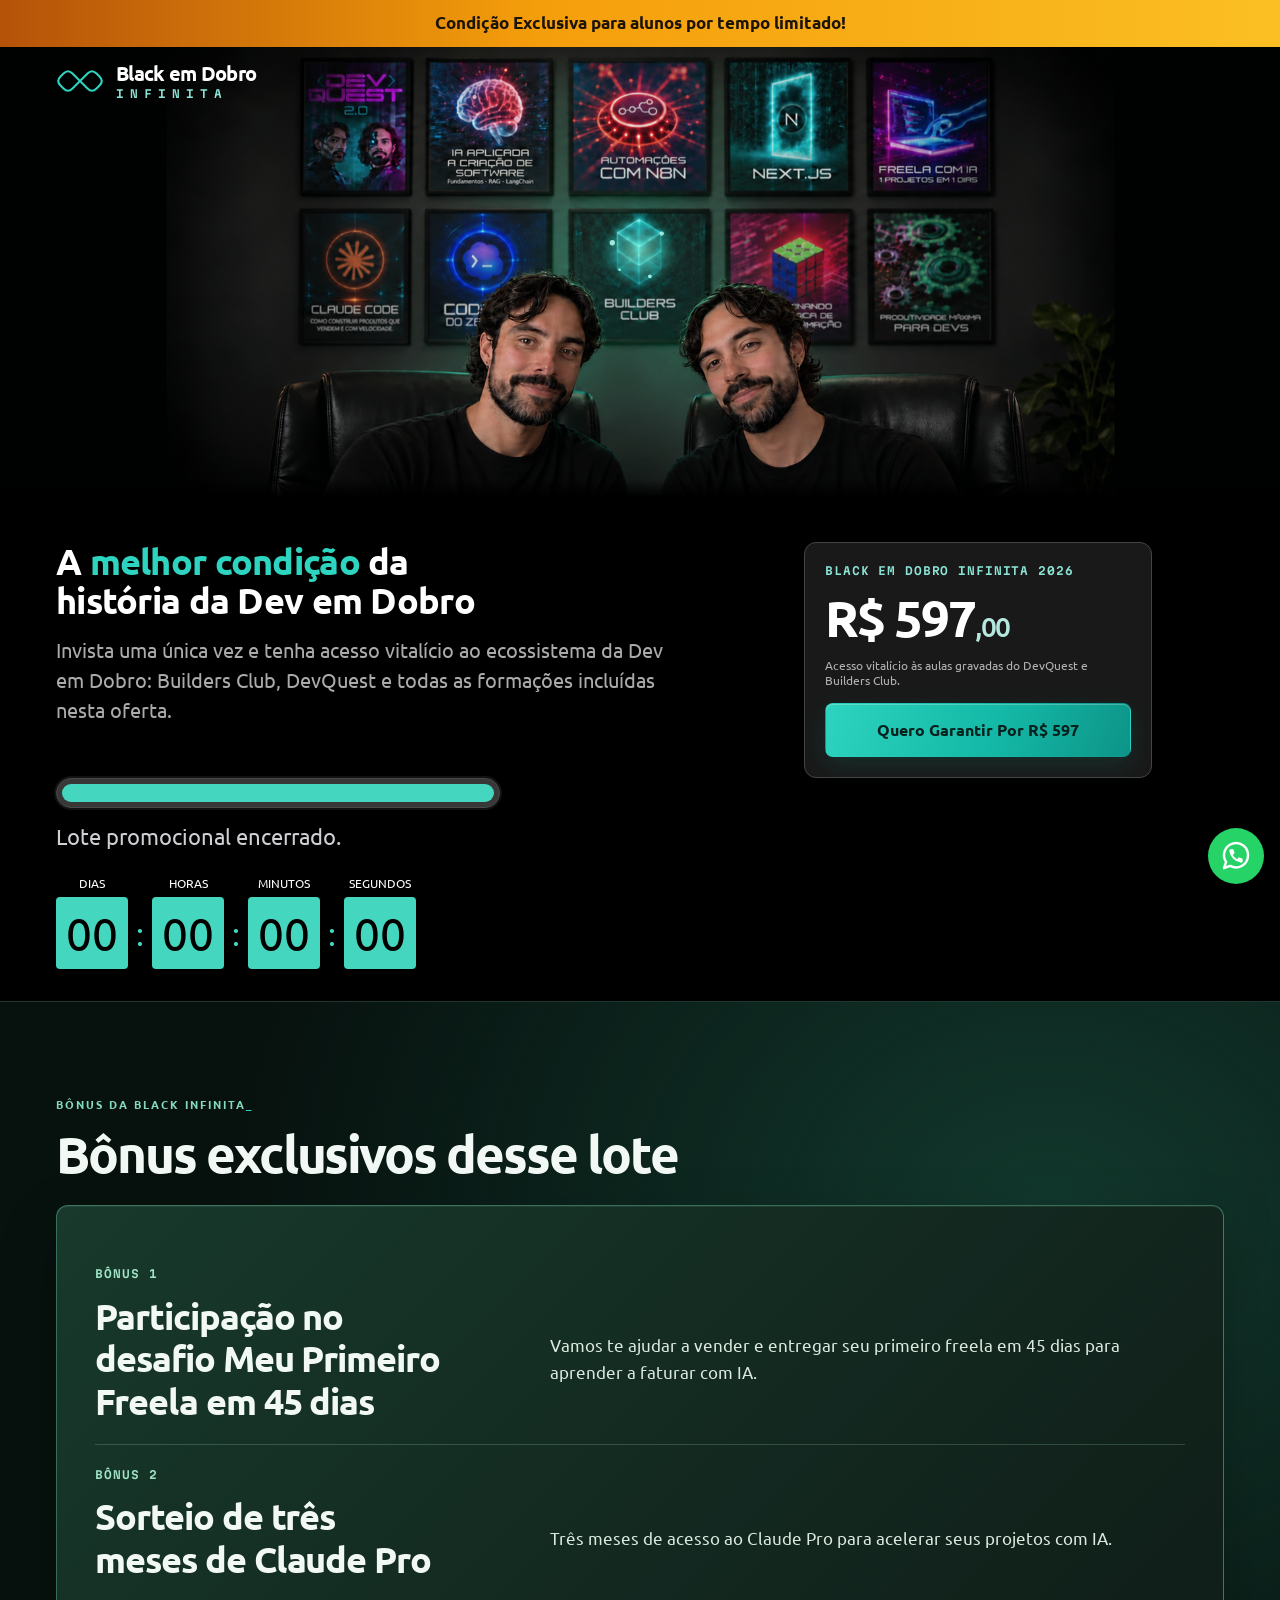
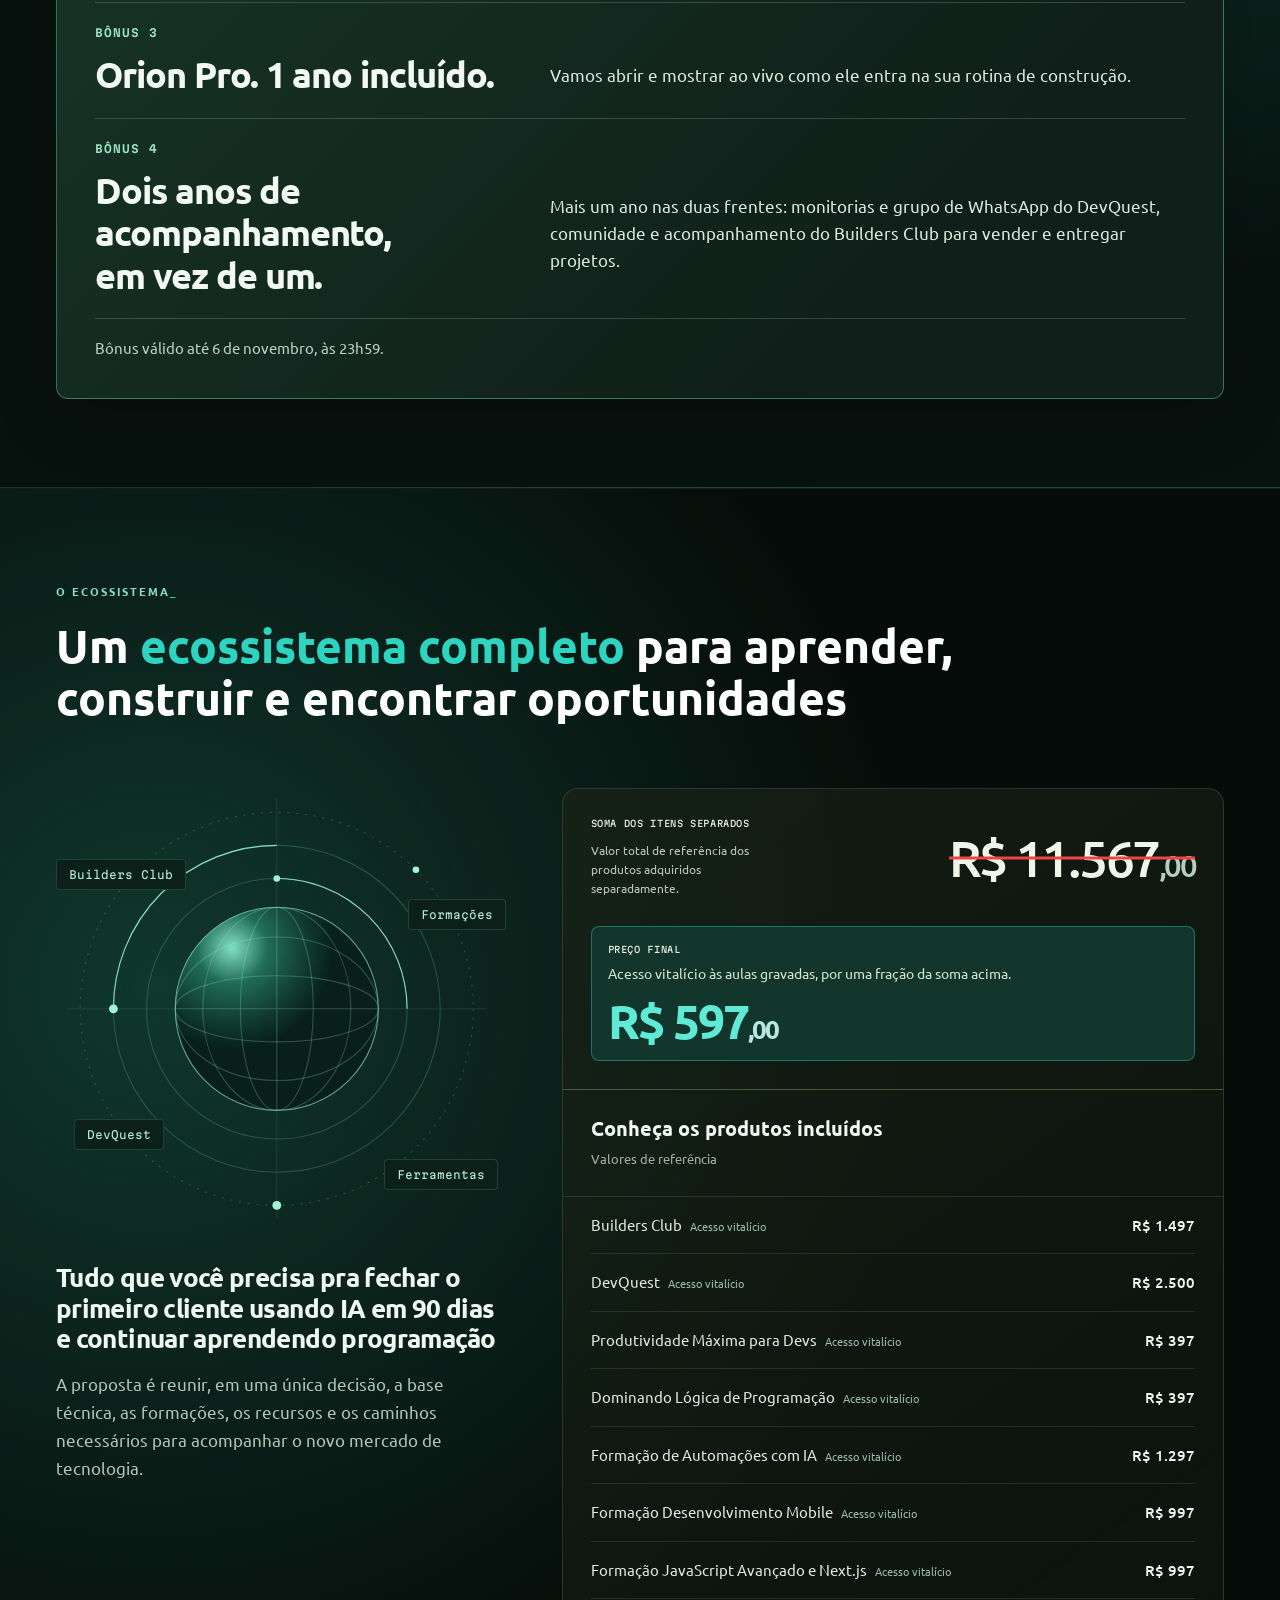
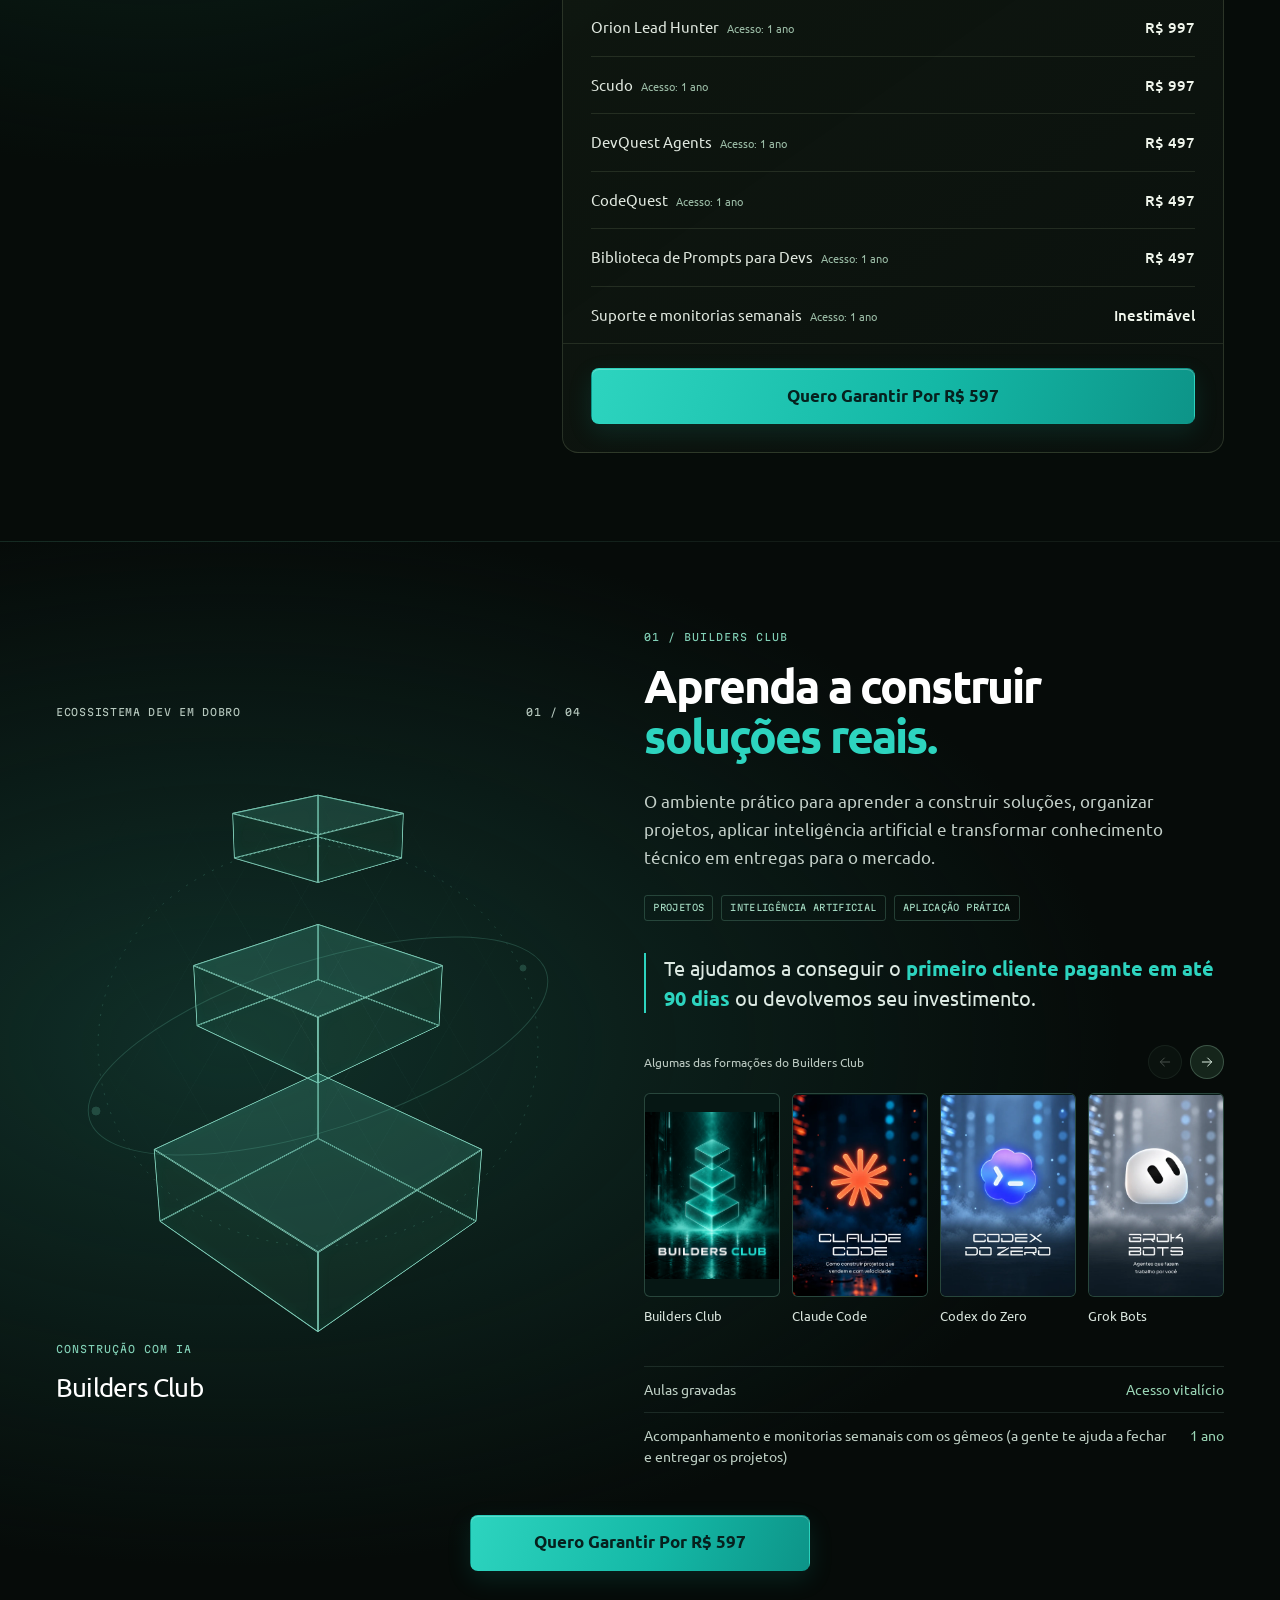
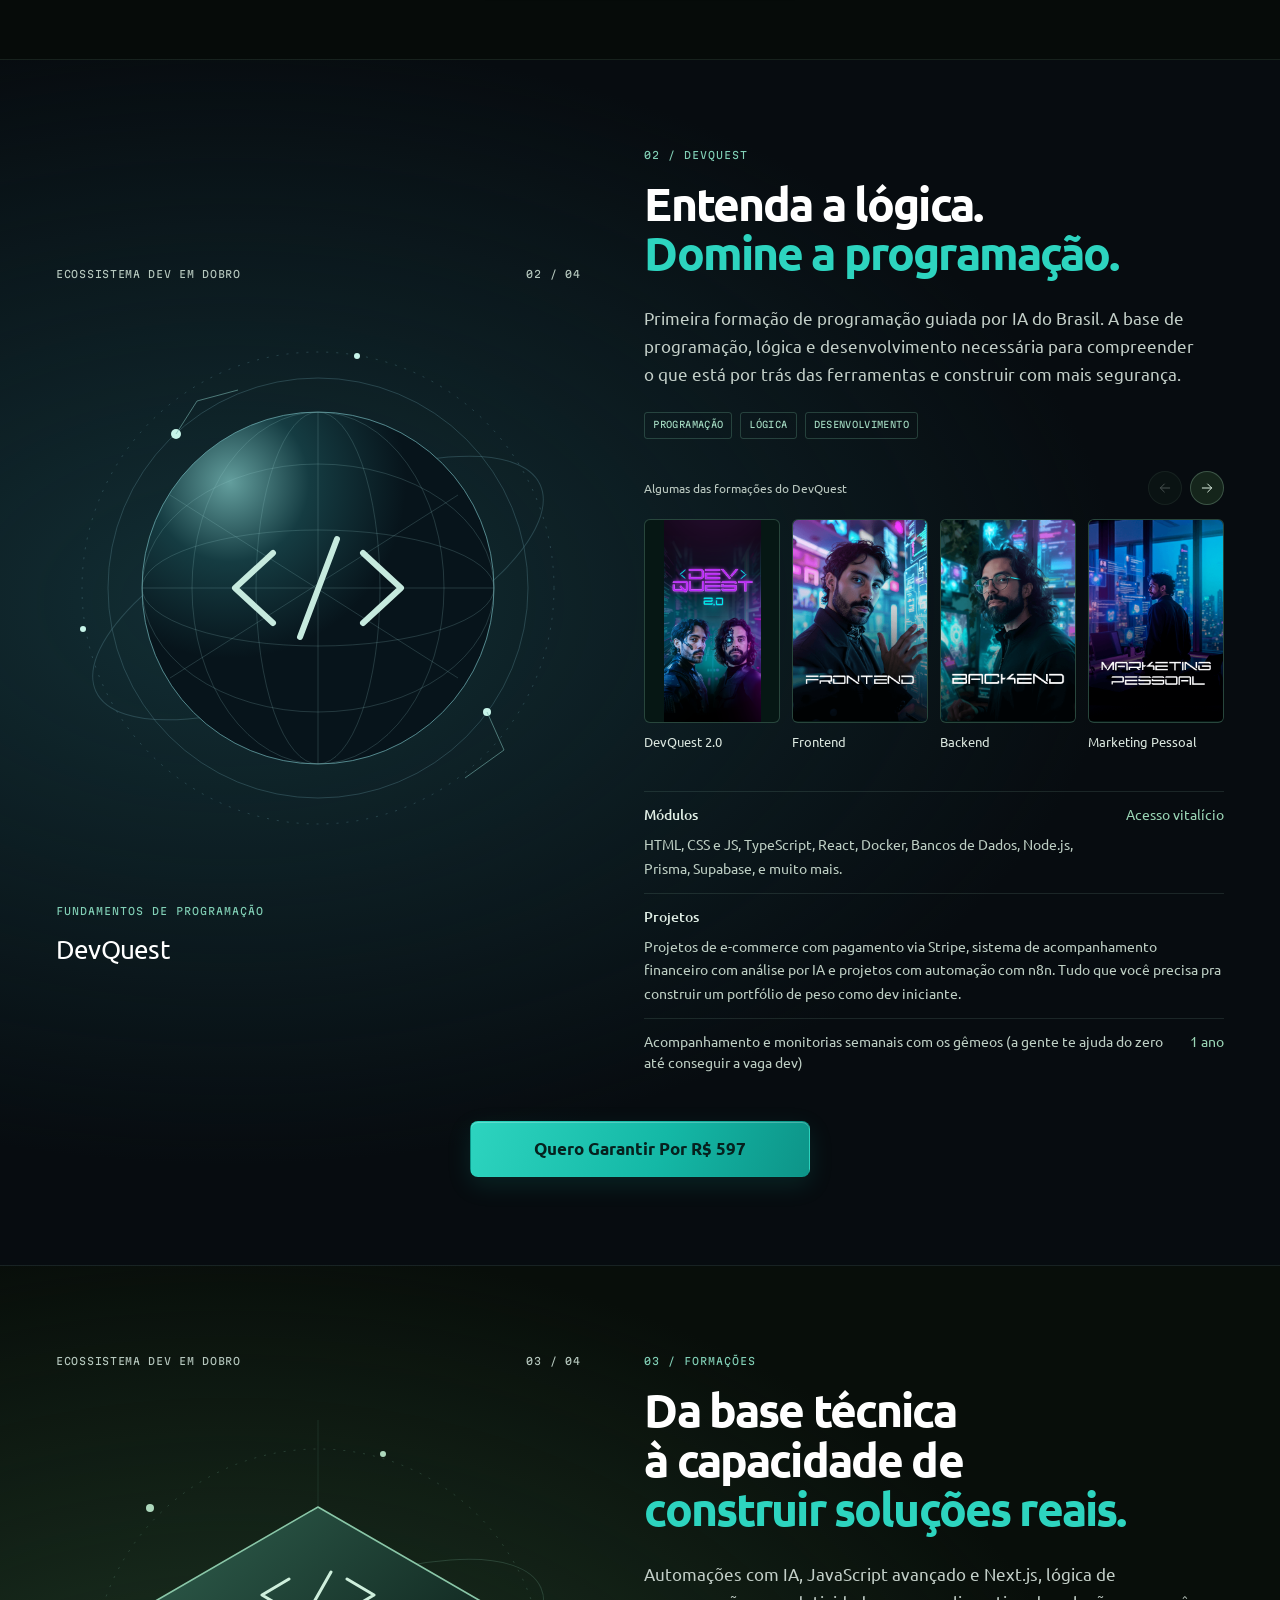
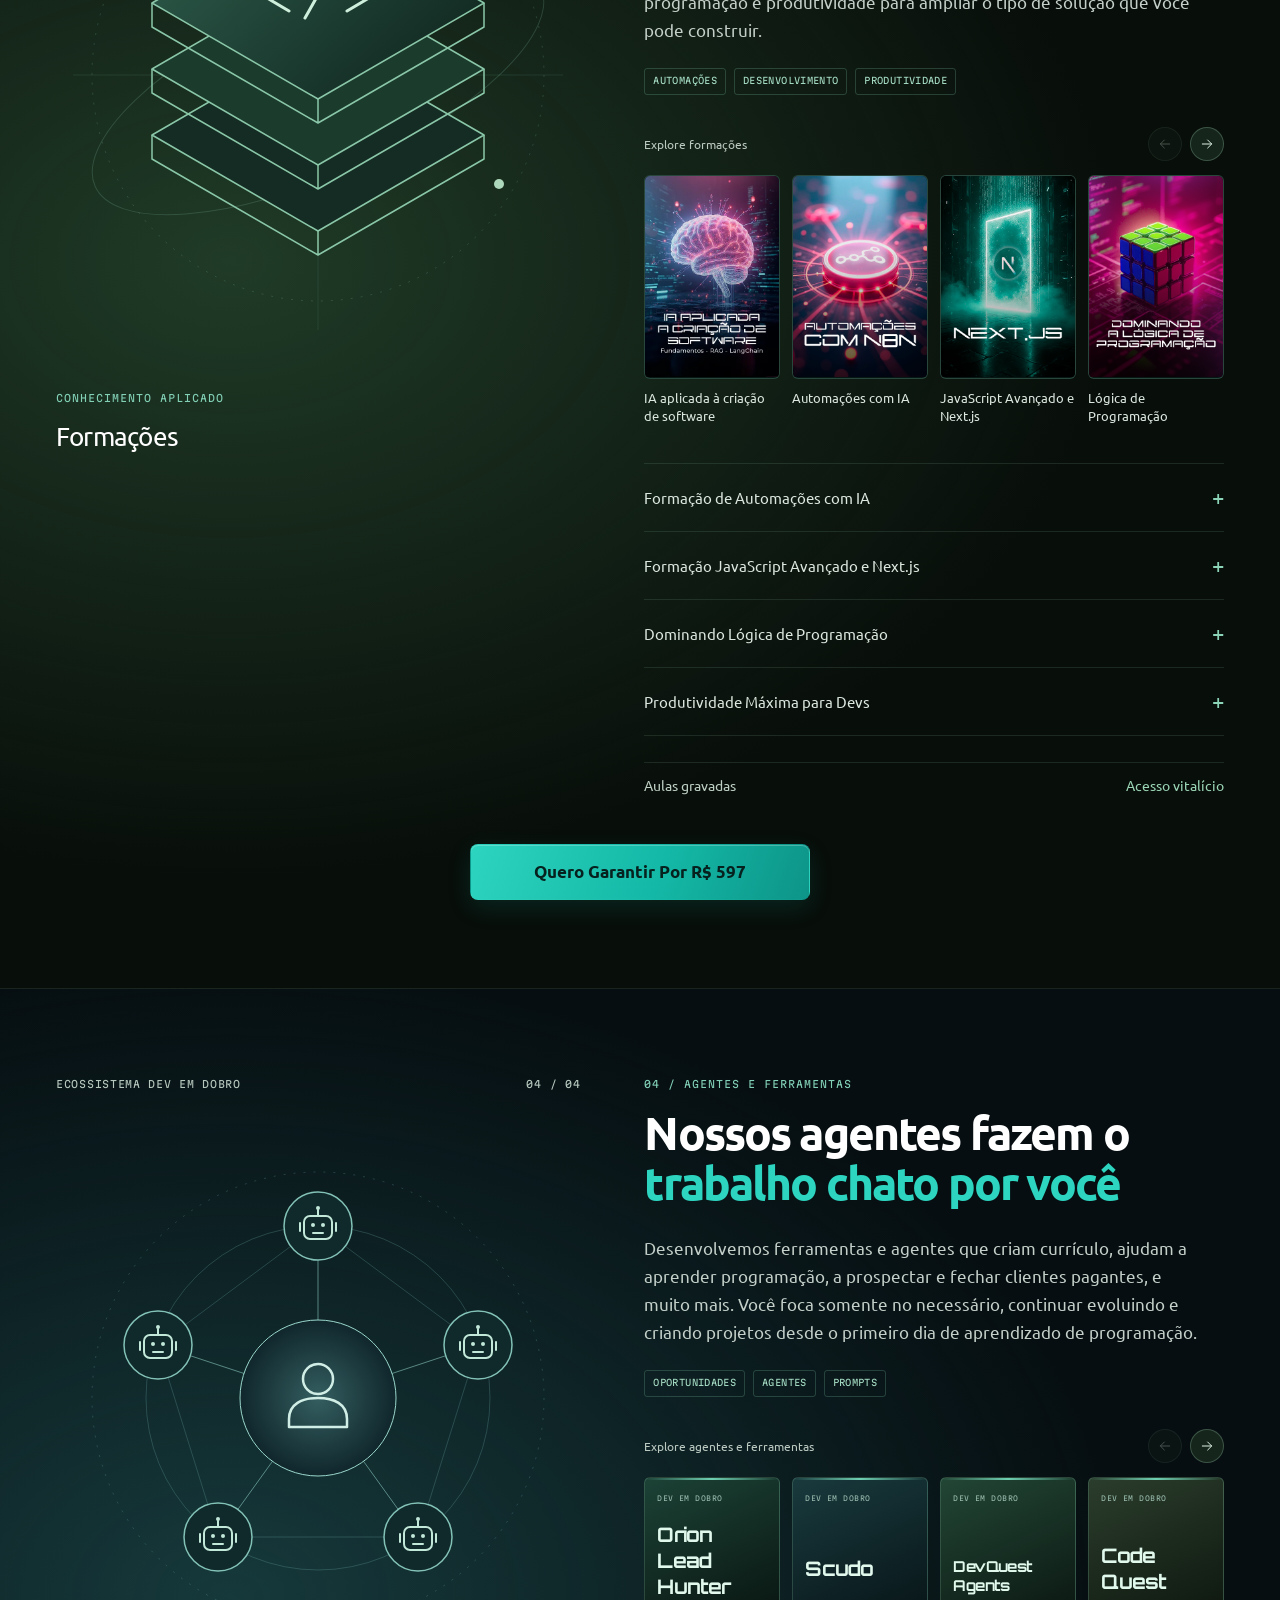
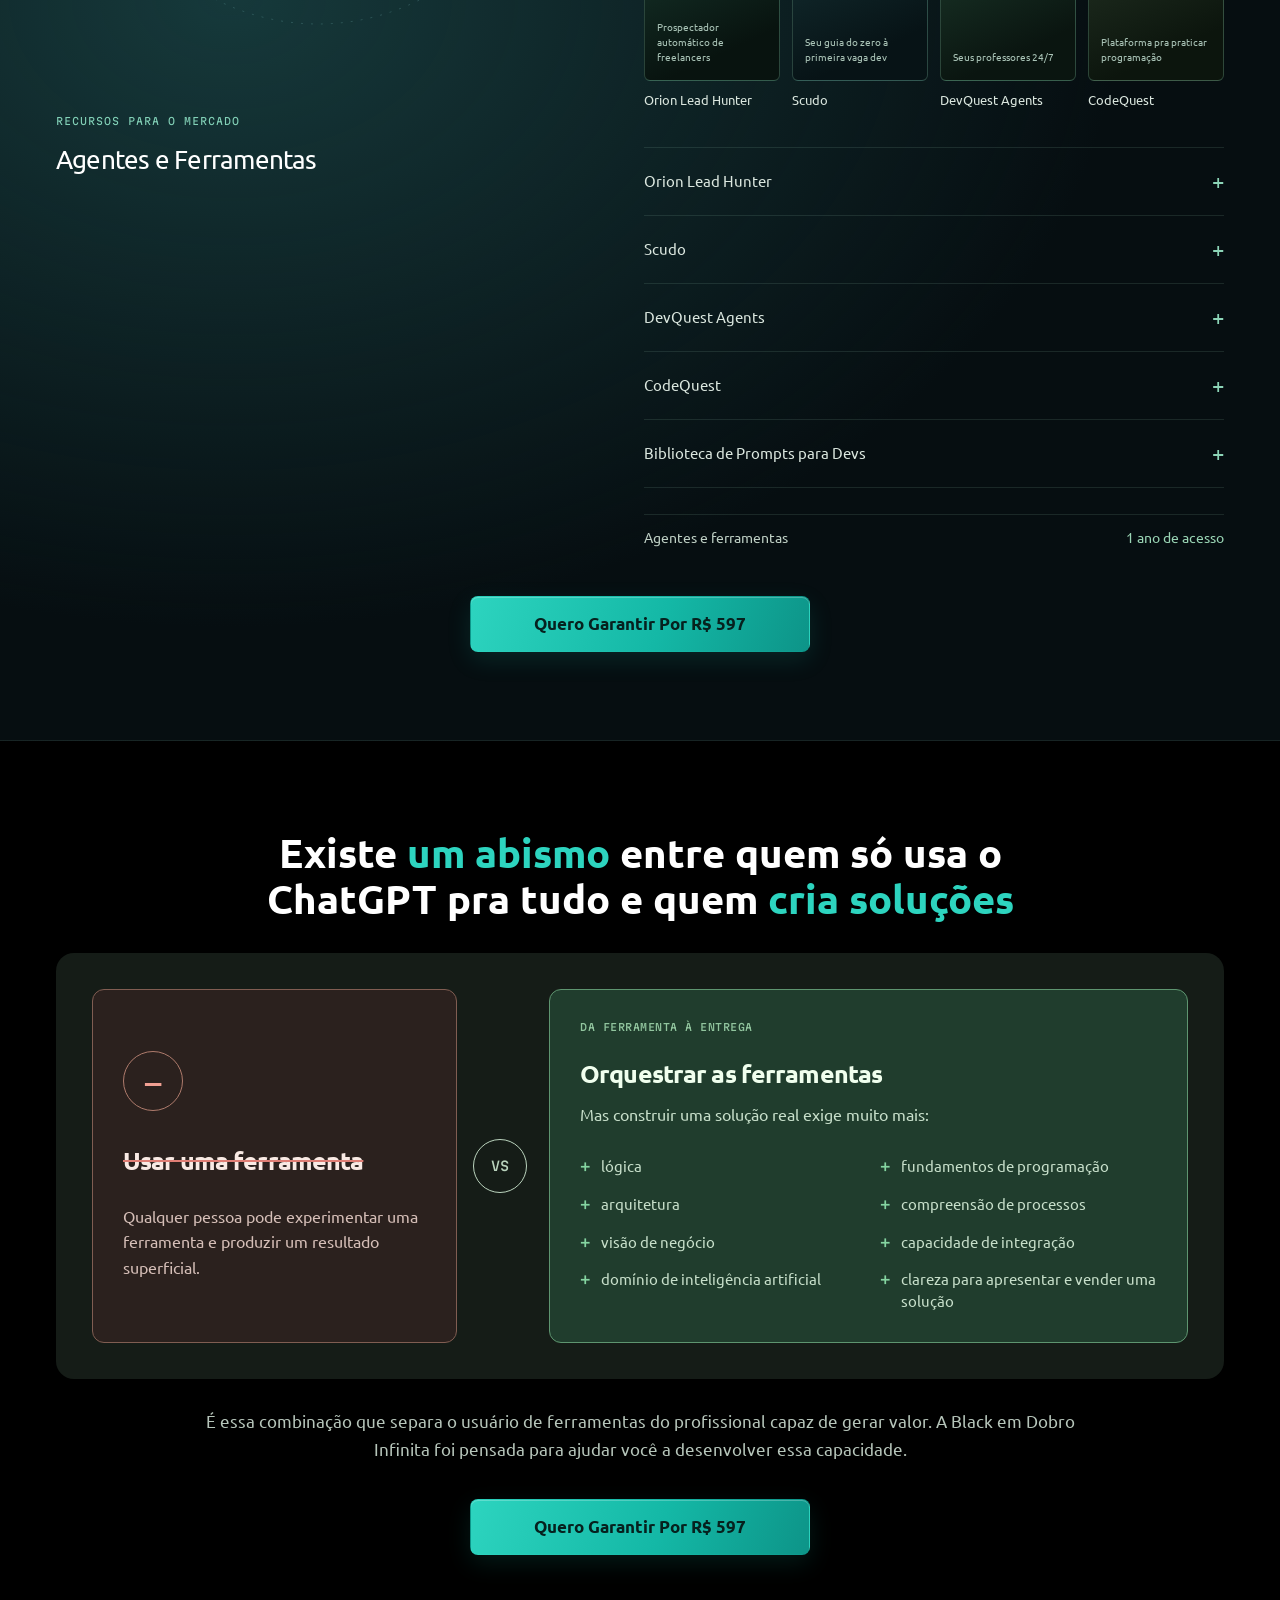
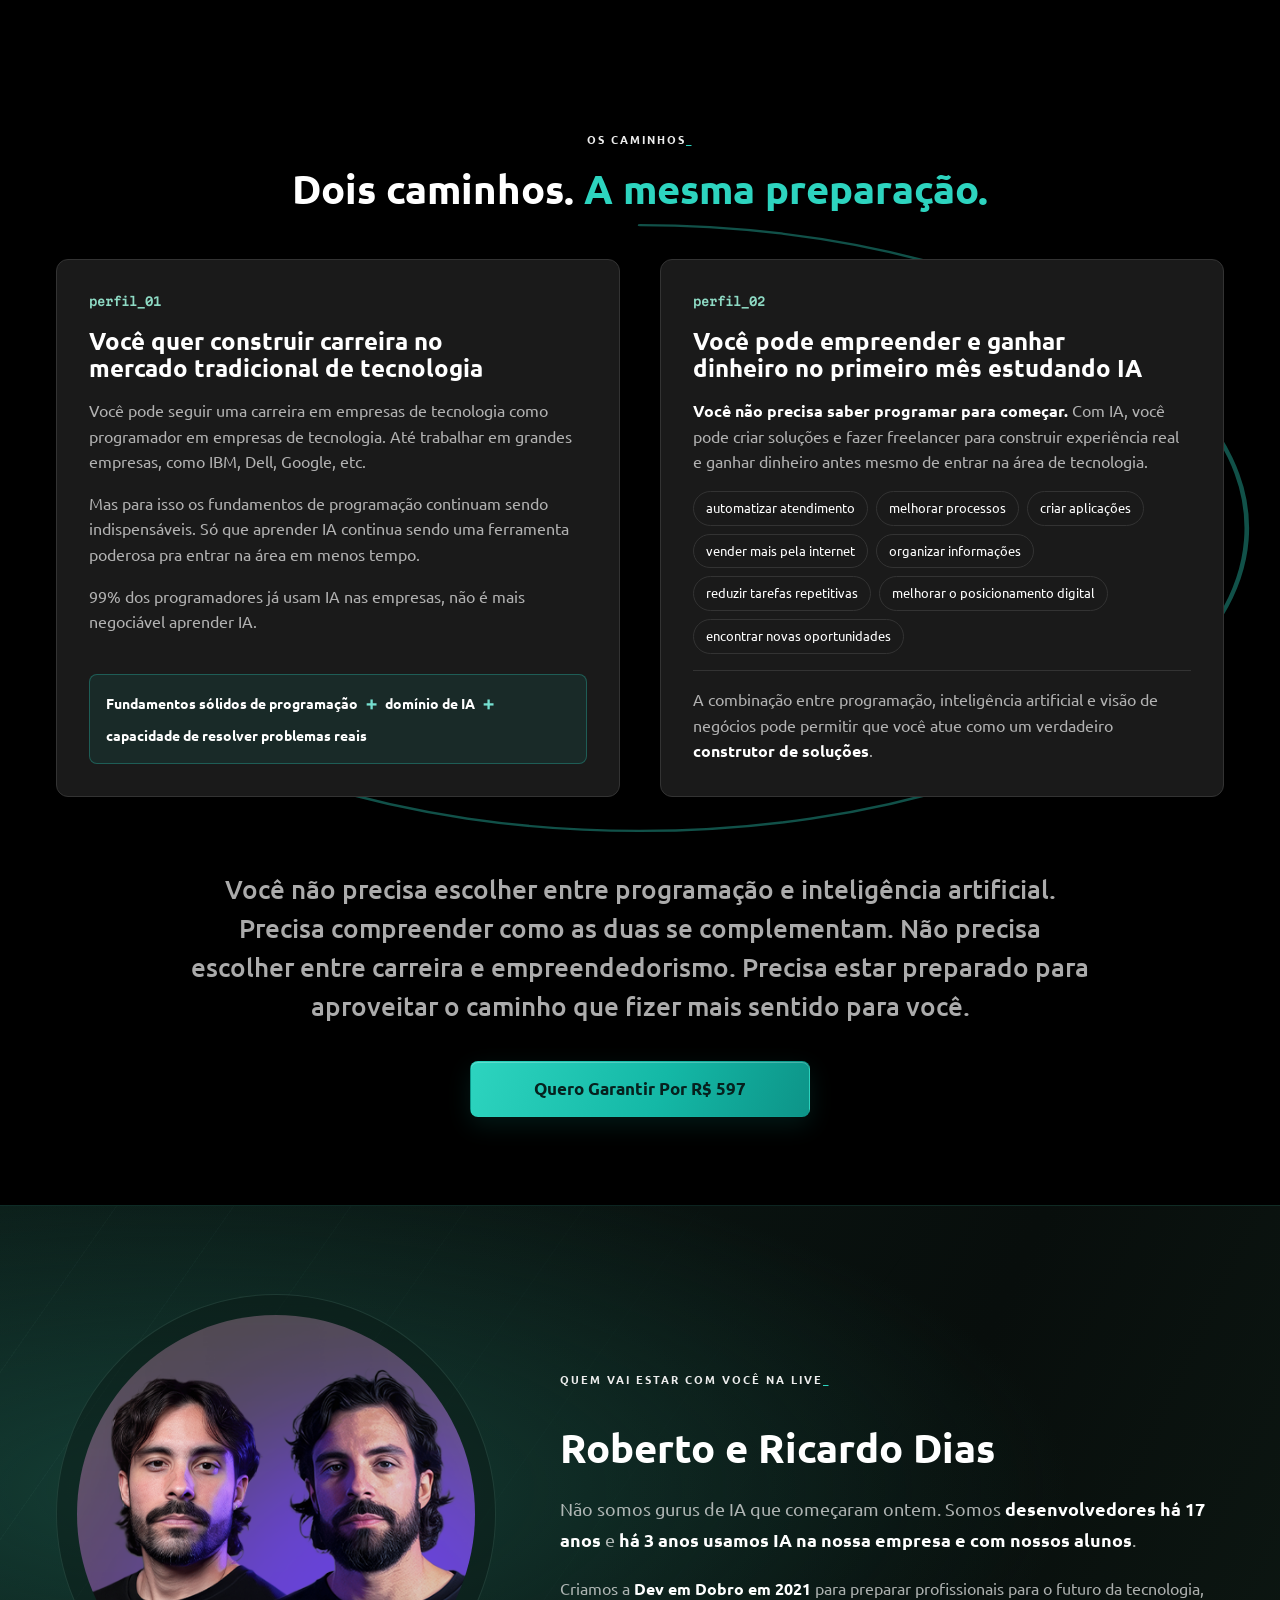
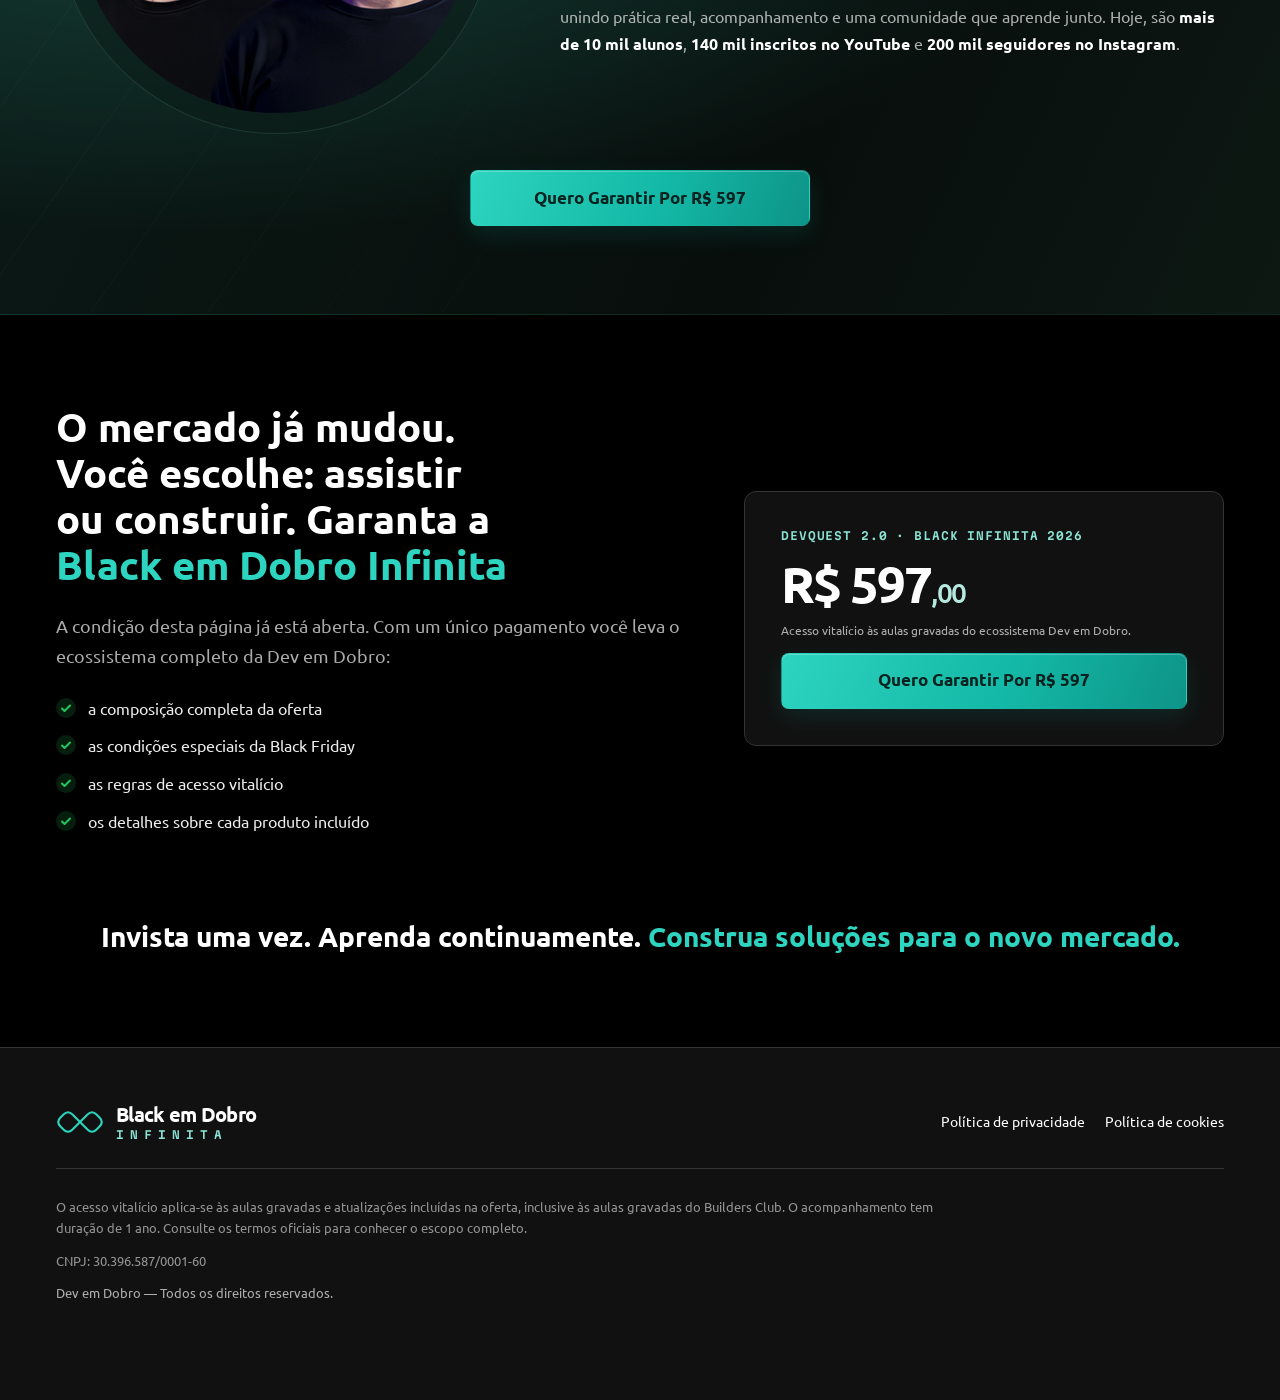
==== commit b4171098: "feat: unifica bonus e contador das ofertas e destaca parcelamento" ====
--- a/alunos-bf/index.html
+++ b/alunos-bf/index.html
@@ -21,7 +21,6 @@
   <link rel="stylesheet" href="/v3/css/style.css?v=mobile-faces-high">
   <link rel="stylesheet" href="/v3/css/ecosystem.css?v=8">
   <link rel="stylesheet" href="/v3/css/builders.css?v=10">
-  <link rel="stylesheet" href="/css/desafio-45-dias.css?v=1">
   <link rel="stylesheet" href="/css/oferta.css">
   <link rel="stylesheet" href="/css/lote-atual.css?v=1">
 </head>
@@ -85,20 +84,47 @@
           <p class="hero-form-note">Acesso vitalício às aulas gravadas do DevQuest e Builders Club.</p>
           <a class="btn btn-primary btn-lg btn-block" data-checkout href="https://pay.hub.la/YKPMuMwSBhPBb7UUuDlX">Quero garantir por R$ 597</a>
         </div>
-      </div>
-    </section>
-
-    <section class="v3-section current-lot" id="lote-atual" aria-labelledby="current-lot-title" hidden>
+        <div class="offer-lot" data-offer-period data-start="2026-11-05T20:00:00-03:00" data-end="2026-11-06T23:59:00-03:00" hidden>
+          <progress class="offer-lot-progress" max="100" value="100" aria-label="Tempo restante do lote promocional"></progress>
+          <p class="offer-lot-status">Lote promocional com vagas limitadas!</p>
+          <div class="offer-lot-timer" role="timer" aria-label="Tempo até o encerramento do lote">
+            <div class="offer-lot-unit"><span>Dias</span><strong data-offer-days>00</strong></div>
+            <div class="offer-lot-unit"><span>Horas</span><strong data-offer-hours>00</strong></div>
+            <div class="offer-lot-unit"><span>Minutos</span><strong data-offer-minutes>00</strong></div>
+            <div class="offer-lot-unit"><span>Segundos</span><strong data-offer-seconds>00</strong></div>
+          </div>
+        </div>
+      </div>
+    </section>
+
+    <section class="v3-section current-lot" id="lote-atual" aria-labelledby="current-lot-title">
       <div class="container current-lot-inner">
         <div class="current-lot-heading">
           <p class="eyebrow">Bônus da Black Infinita</p>
-          <h2 id="current-lot-title">Lote Atual</h2>
-        </div>
-        <div class="current-lot-card">
-          <p class="current-lot-label">Bônus deste período</p>
-          <h3 data-lot-bonus></h3>
-          <p class="current-lot-description" data-lot-description></p>
-          <p class="current-lot-period" data-lot-period></p>
+          <h2 id="current-lot-title">Bônus exclusivos desse lote</h2>
+        </div>
+        <div class="current-lot-card current-lot-bonuses">
+          <article class="current-lot-bonus">
+            <p class="current-lot-label">Bônus 1</p>
+            <h3>Participação no desafio Meu Primeiro Freela em 45 dias</h3>
+            <p class="current-lot-description">Vamos te ajudar a vender e entregar seu primeiro freela em 45 dias para aprender a faturar com IA.</p>
+          </article>
+          <article class="current-lot-bonus">
+            <p class="current-lot-label">Bônus 2</p>
+            <h3>Sorteio de três meses de Claude Pro</h3>
+            <p class="current-lot-description">Três meses de acesso ao Claude Pro para acelerar seus projetos com IA.</p>
+          </article>
+          <article class="current-lot-bonus">
+            <p class="current-lot-label">Bônus 3</p>
+            <h3>Orion Pro. 1 ano incluído.</h3>
+            <p class="current-lot-description">Vamos abrir e mostrar ao vivo como ele entra na sua rotina de construção.</p>
+          </article>
+          <article class="current-lot-bonus current-lot-bonus--limited">
+            <p class="current-lot-label">Bônus 4</p>
+            <h3>Dois anos de acompanhamento, em vez de um.</h3>
+            <p class="current-lot-description">Mais um ano nas duas frentes: monitorias e grupo de WhatsApp do DevQuest, comunidade e acompanhamento do Builders Club para vender e entregar projetos.</p>
+          </article>
+          <p class="current-lot-period">Bônus válido até 6 de novembro, às 23h59.</p>
         </div>
       </div>
     </section>
@@ -209,23 +235,6 @@
       </div>
       <div class="container offer-cta offer-cta--center">
         <a class="btn btn-primary btn-lg" data-checkout href="https://pay.hub.la/YKPMuMwSBhPBb7UUuDlX">Quero garantir por R$ 597</a>
-      </div>
-    </section>
-
-    <section class="v3-section first-freela" id="desafio-primeiro-freela" aria-labelledby="first-freela-title">
-      <div class="container">
-        <h2 id="first-freela-title">Desafio do primeiro freela.</h2>
-        <div class="first-freela-layout">
-          <div class="first-freela-number" aria-label="45 dias de meta">
-            <strong>45</strong>
-            <span>DIAS DE META</span>
-          </div>
-          <div class="first-freela-copy">
-            <h3>Construir. Oferecer. Entregar.</h3>
-            <p>Uma meta para acelerar sua primeira venda, com acompanhamento ao longo do processo.</p>
-            <p class="first-freela-note"><strong>Meta de 45 dias.</strong> A garantia do primeiro cliente tem prazo de 90 dias, conforme as condições da oferta.</p>
-          </div>
-        </div>
       </div>
     </section>
 
@@ -404,46 +413,6 @@
       </div>
     </section>
 
-    <section class="v3-section" id="conteudo-live">
-      <div class="container">
-        <h2 class="topic-intro" data-enter="0">O que vamos te mostrar <span class="hl">na live</span></h2>
-        <div class="topic-grid">
-          <article class="topic-card topic-card--shift" data-enter="1">
-            <span class="topic-label">01 / Mercado</span>
-            <svg class="topic-illustration" viewBox="0 0 120 100" fill="none" aria-hidden="true">
-              <path class="topic-illustration-grid" d="M5 82H115M5 58H115M5 34H115M28 7V92M60 7V92M92 7V92"/>
-              <path d="M8 76L33 61L53 68L79 33L111 14M94 14H111V31"/>
-              <circle cx="33" cy="61" r="3"/><circle cx="79" cy="33" r="3"/>
-              <g class="topic-arrow-light">
-                <circle r="5" fill="#75ffce" fill-opacity=".25" stroke="none"/>
-                <circle r="2" fill="#e6fff3" stroke="#9dffd6" stroke-width=".6"/>
-                <animateMotion dur="6s" repeatCount="indefinite" path="M8 76L33 61L53 68L79 33L111 14" keyPoints="0;.2222832;.2222832;.716259;.716259;1;1" keyTimes="0;.18;.3;.64;.74;.92;1" calcMode="linear"/>
-                <animate attributeName="opacity" values="0;1;1;0;0" keyTimes="0;.04;.92;.97;1" dur="6s" repeatCount="indefinite"/>
-              </g>
-              <circle class="topic-arrow-arrival" cx="111" cy="14" r="0" stroke="#b5ffe0" opacity="0">
-                <animate attributeName="r" values="0;0;8;8" keyTimes="0;.9;.99;1" dur="6s" repeatCount="indefinite"/>
-                <animate attributeName="opacity" values="0;0;.9;0;0" keyTimes="0;.9;.92;.99;1" dur="6s" repeatCount="indefinite"/>
-              </circle>
-            </svg>
-            <p>Por que a <strong>programação está mudando</strong> e o que isso muda para quem está começando.</p>
-          </article>
-          <article class="topic-card topic-card--builder" data-enter="2">
-            <span class="topic-label">02 / Builder</span>
-            <div class="topic-illustration topic-cube" aria-hidden="true"><div class="topic-cube-shape"><span class="cube-front"></span><span class="cube-back"></span><span class="cube-left"></span><span class="cube-right"></span><span class="cube-top"></span><span class="cube-bottom"></span></div></div>
-            <p>O que é um <strong>Builder</strong> e como ele faz o <strong>primeiro dinheiro com IA</strong>.</p>
-          </article>
-          <article class="topic-card topic-card--live" data-enter="3">
-            <span class="topic-label">03 / Ao vivo</span>
-            <svg class="topic-illustration" viewBox="0 0 120 100" fill="none" aria-hidden="true"><circle class="topic-illustration-grid" cx="60" cy="50" r="44"/><circle cx="60" cy="50" r="34"/><path d="M60 6V13M60 87V94M16 50H23M97 50H104"/><path class="topic-clock-minute" d="M60 25V50"/><path class="topic-clock-hour" d="M60 50L79 60"/><circle cx="60" cy="50" r="3"/></svg>
-            <p>A <strong>condição especial</strong> da Black em Dobro Infinita está <strong>aberta nesta página</strong>.</p>
-          </article>
-        </div>
-      </div>
-      <div class="container offer-cta offer-cta--center">
-        <a class="btn btn-primary btn-lg" data-checkout href="https://pay.hub.la/YKPMuMwSBhPBb7UUuDlX">Quero garantir por R$ 597</a>
-      </div>
-    </section>
-
     <section class="v3-section" id="comparacao">
       <div class="container">
         <header class="v3-section-head topic-section-head" data-enter="0">
@@ -587,8 +556,8 @@
   <script src="/v3/js/hero-motion.js" type="module"></script>
   <script src="/v3/js/course-gallery.js" defer></script>
   <script src="/v3/js/ecosystem-motion.js" type="module"></script>
-  <a class="whatsapp-float" href="https://api.whatsapp.com/send/?phone=5551989875708" target="_blank" rel="noopener noreferrer" aria-label="Falar com o time de vendas no WhatsApp"><svg viewBox="0 0 24 24" aria-hidden="true" fill="currentColor"><path d="M20.5 3.5A11 11 0 0 0 2.1 16.8L1 23l6.4-1.1A11 11 0 0 0 20.5 3.5ZM12 20.2a8.2 8.2 0 0 1-4.2-1.1l-.3-.2-3.8.6.6-3.7-.2-.3A8.2 8.2 0 1 1 12 20.2Zm4.5-6.1c-.2-.1-1.4-.7-1.6-.8s-.4-.1-.5.1-.6.8-.7.9-.3.2-.5.1a6.7 6.7 0 0 1-2-1.2 7.4 7.4 0 0 1-1.4-1.7c-.1-.2 0-.4.1-.5l.4-.4.1-.3a.5.5 0 0 0 0-.5c0-.1-.5-1.2-.7-1.6s-.4-.4-.5-.4h-.5a1 1 0 0 0-.7.3 3 3 0 0 0-.9 2.2 5.2 5.2 0 0 0 1.1 2.8 11.8 11.8 0 0 0 4.5 4 15 15 0 0 0 1.5.6 3.6 3.6 0 0 0 1.7.1 2.7 2.7 0 0 0 1.8-1.3 2.2 2.2 0 0 0 .2-1.3c-.1-.1-.2-.1-.4-.2Z"/></svg></a>
+  <a class="whatsapp-float" href="https://api.whatsapp.com/send/?phone=5551989875708" target="_blank" rel="noopener noreferrer" aria-label="Falar com o time de vendas no WhatsApp"><svg viewBox="0 0 24 24" aria-hidden="true"><path d="M21 11.5a9 9 0 0 1-13.4 7.9L3 21l1.6-4.6A9 9 0 1 1 21 11.5Z" fill="none" stroke="currentColor" stroke-width="1.8" stroke-linecap="round" stroke-linejoin="round"/><path d="M8 7h2l1 3-1.5 1a8 8 0 0 0 3.5 3.5l1-1.5 3 1v2a1 1 0 0 1-1 1A10 10 0 0 1 7 8a1 1 0 0 1 1-1Z" fill="currentColor"/></svg></a>
   <script src="/js/oferta.js" defer></script>
-  <script src="/js/lote-atual.js?v=1" defer></script>
+  <script src="/js/prazo-oferta.js" defer></script>
 </body>
 </html>
--- a/css/oferta.css
+++ b/css/oferta.css
@@ -11,7 +11,73 @@
   text-align: center;
 }
 
+.offer-ribbon--general {
+  background: var(--ds-laranja);
+  color: #000;
+  font-size: clamp(16px, 1.8vw, 22px);
+  text-wrap: balance;
+}
+
 .offer-card { display: grid; gap: 14px; align-content: center; }
+@media (min-width: 861px) {
+  body.oferta .hero-banner::after {
+    background: linear-gradient(transparent 0 88%, rgba(0, 0, 0, .1) 96%, var(--bg));
+  }
+  body.oferta .hero-split { row-gap: 0; }
+}
+@media (max-width: 860px) {
+  body.oferta .hero-split { display: flex; flex-direction: column; gap: 0; }
+  body.oferta .hero-form { margin: 8px 0 0; }
+  body.oferta .hero-form { order: 1; }
+  body.oferta .offer-lot { order: 2; margin-top: 8px; }
+  body.oferta .hero-copy { order: 0; }
+}
+.offer-lot[hidden] { display: none; }
+.offer-lot { width: 100%; max-width: 444px; margin-top: 0; }
+.offer-lot-progress {
+  display: block;
+  appearance: none;
+  width: 100%;
+  height: 30px;
+  padding: 5px;
+  border: 1px solid #484848;
+  border-radius: 999px;
+  background: #383838;
+  box-shadow: 0 0 0 2px #ffffff12;
+}
+.offer-lot-progress::-webkit-progress-bar { background: #383838; border-radius: 999px; }
+.offer-lot-progress::-webkit-progress-value { background: #45d6bf; border-radius: 999px; }
+.offer-lot-progress::-moz-progress-bar { background: #45d6bf; border-radius: 999px; }
+.offer-lot-status { margin: 14px 0 24px; color: #d1ced4; font-size: clamp(18px, 2vw, 22px); line-height: 1.35; }
+.offer-lot-timer { display: grid; grid-template-columns: repeat(4, minmax(0, 1fr)); gap: clamp(14px, 3vw, 24px); max-width: 360px; }
+.offer-lot-unit { position: relative; display: grid; gap: 5px; text-align: center; }
+.offer-lot-unit > span { color: #fff; font-size: 12px; line-height: 1.4; text-transform: uppercase; }
+.offer-lot-unit > strong {
+  display: grid;
+  place-items: center;
+  min-width: 0;
+  aspect-ratio: 1;
+  border-radius: 4px;
+  background: #45d6bf;
+  color: #000;
+  font-size: clamp(30px, 8vw, 46px);
+  font-weight: 400;
+  line-height: 1;
+  font-variant-numeric: tabular-nums;
+}
+.offer-lot-unit:not(:last-child)::after {
+  content: ':';
+  position: absolute;
+  left: 100%;
+  bottom: 0;
+  display: grid;
+  place-items: center;
+  width: clamp(14px, 3vw, 24px);
+  height: calc(100% - 22px);
+  color: #45d6bf;
+  font-size: 32px;
+}
+
 .offer-card-label {
   margin: 0;
   color: #8be4d5;
@@ -29,6 +95,16 @@
   font-variant-numeric: tabular-nums;
 }
 .offer-card-price span { font-size: .55em; font-weight: 500; color: #b7e8df; }
+.offer-card-price small {
+  display: inline;
+  margin-right: 8px;
+  color: #b7e8df;
+  font-size: 16px;
+  font-weight: 500;
+  letter-spacing: normal;
+  line-height: 1.4;
+}
+.offer-card-cash-price { margin: 0; color: #b7e8df; font-size: 16px; line-height: 1.4; }
 .offer-card .hero-form-note { margin: 0; }
 
 .ecosystem-final {
@@ -56,6 +132,24 @@
 }
 .ecosystem-final-value span { font-size: .55em; color: #b7e8df; }
 
+.ecosystem-inventory .lifetime-badge {
+  display: inline-flex;
+  align-items: center;
+  margin: 4px 0 4px 8px;
+  padding: 3px 10px;
+  border-radius: 999px;
+  background: #b8f5cc;
+  color: #0c2818;
+  font-size: 12px;
+  font-weight: 700;
+  line-height: 1.5;
+  vertical-align: middle;
+}
+
+@media (max-width: 700px) {
+  .ecosystem-inventory .lifetime-badge { display: flex; width: fit-content; margin: 6px 0 0; }
+}
+
 .offer-cta { margin-top: 36px; }
 .offer-cta--center { display: flex; justify-content: center; }
 .offer-cta .btn { min-width: min(100%, 340px); text-align: center; }
@@ -80,7 +174,7 @@
 }
 .whatsapp-float:hover { background: #1ebe5d; }
 .whatsapp-float:focus-visible { outline: 2px solid #bbf7d0; outline-offset: 3px; }
-.whatsapp-float svg { width: 32px; height: 32px; }
+.whatsapp-float svg { display: block; width: 32px; height: 32px; overflow: visible; }
 body.oferta .v3-footer { padding-bottom: 96px; }
 
 @media (max-width: 560px) {
--- a/css/lote-atual.css
+++ b/css/lote-atual.css
@@ -7,9 +7,9 @@
 
 .current-lot-inner {
   display: grid;
-  grid-template-columns: minmax(0, .72fr) minmax(0, 1.28fr);
+  grid-template-columns: minmax(0, 1fr);
   align-items: center;
-  gap: clamp(24px, 5vw, 72px);
+  gap: 24px;
 }
 
 .current-lot-heading .eyebrow {
@@ -32,6 +32,13 @@
   background: linear-gradient(135deg, #18392c, #101f19 76%);
   box-shadow: 0 20px 60px #0003, inset 0 1px #d6ffe513;
 }
+
+.current-lot-bonuses { display: grid; grid-template-columns: 1fr; gap: 0; }
+.current-lot-bonus { display: grid; grid-template-columns: minmax(220px, .8fr) minmax(0, 1.2fr); align-items: center; gap: 12px 32px; padding: 22px 0; }
+.current-lot-bonus:not(:first-child) { border-top: 1px solid #a5dfbd38; }
+.current-lot-bonus .current-lot-label { grid-column: 1 / -1; margin-bottom: 0; }
+.current-lot-bonus .current-lot-description { margin-top: 0; }
+.current-lot-bonuses .current-lot-period { grid-column: 1 / -1; margin-top: 0; }
 
 .current-lot-label {
   margin: 0 0 18px;
@@ -69,7 +76,9 @@
 @media (max-width: 700px) {
   .current-lot-inner { grid-template-columns: 1fr; gap: 22px; }
   .current-lot-card { padding: 24px; }
-  .current-lot-card h3 { font-size: clamp(26px, 7vw, 34px); }
+  .current-lot-bonus { grid-template-columns: 1fr; gap: 10px; }
+  .current-lot-bonus .current-lot-label { grid-column: auto; }
+  .current-lot-card h3 { font-size: clamp(24px, 6vw, 34px); }
   .current-lot-description { font-size: 16px; }
   .current-lot-period { font-size: 14px; }
 }
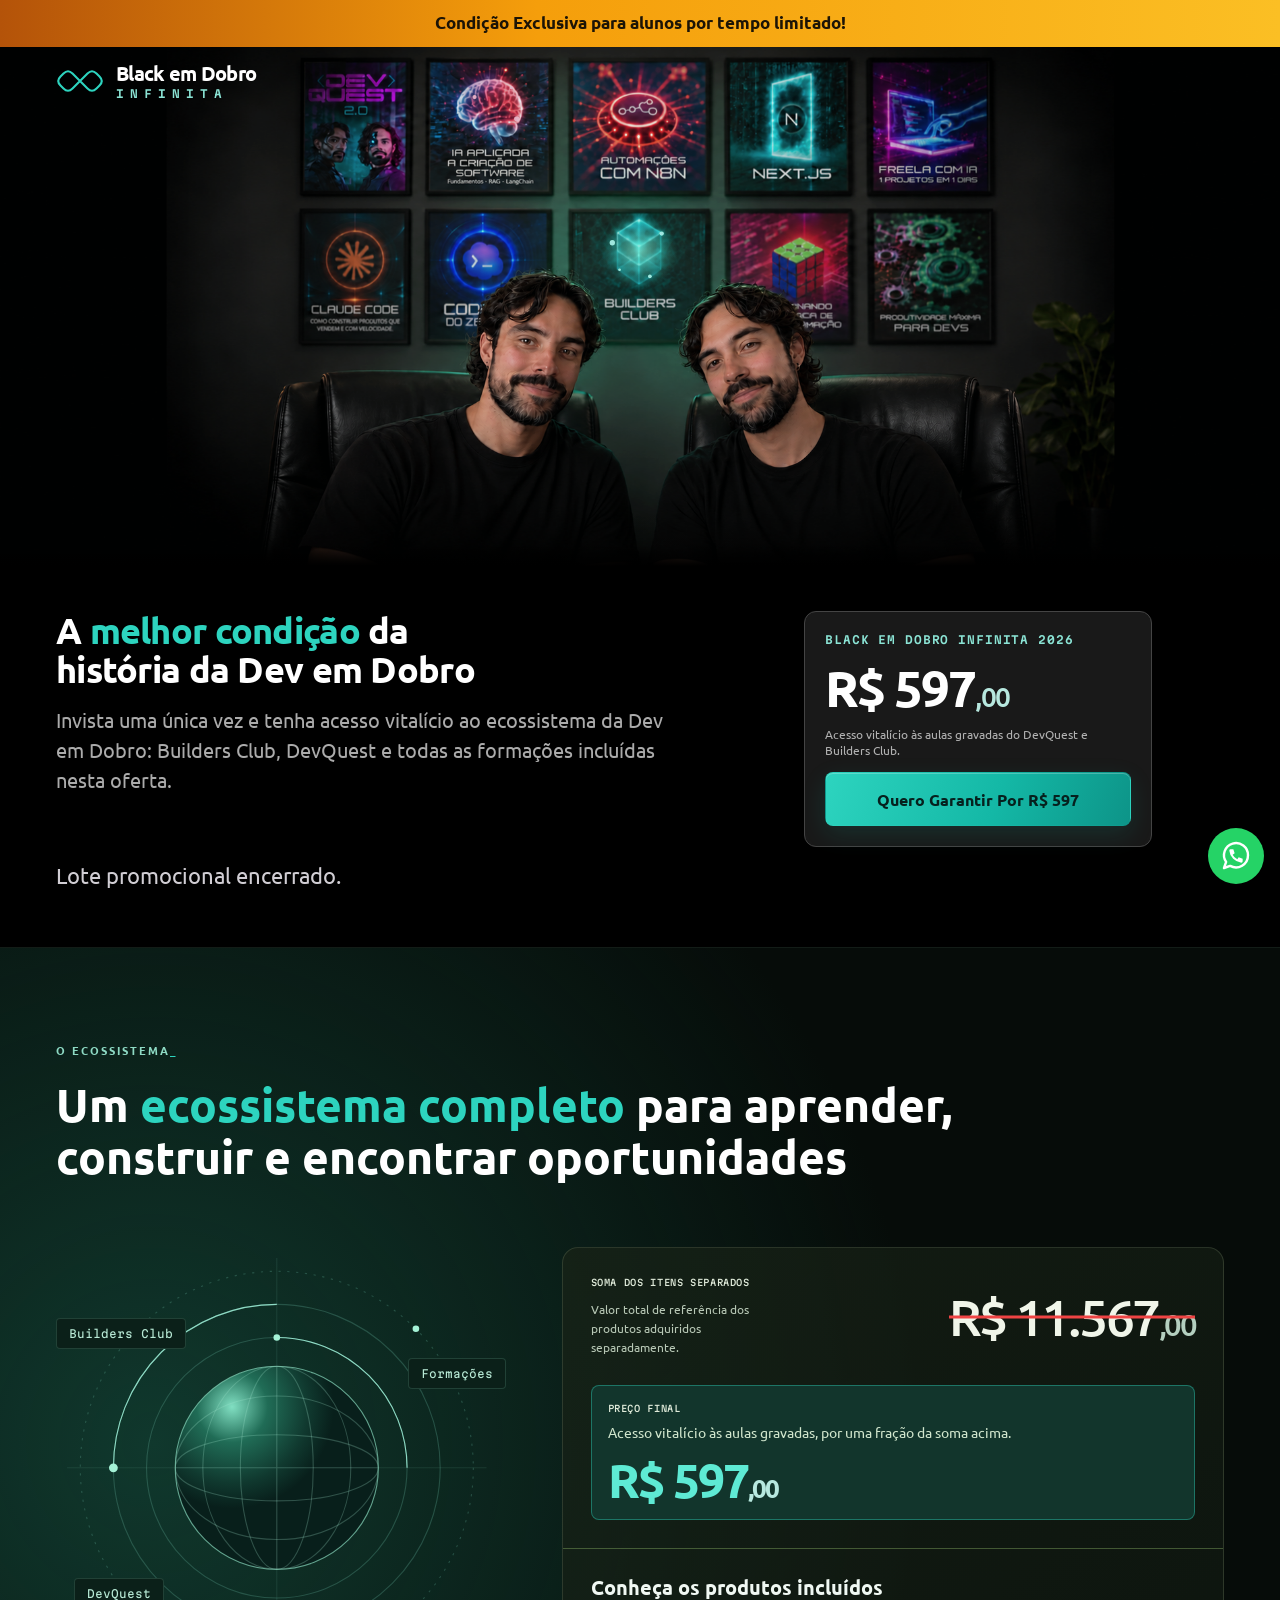
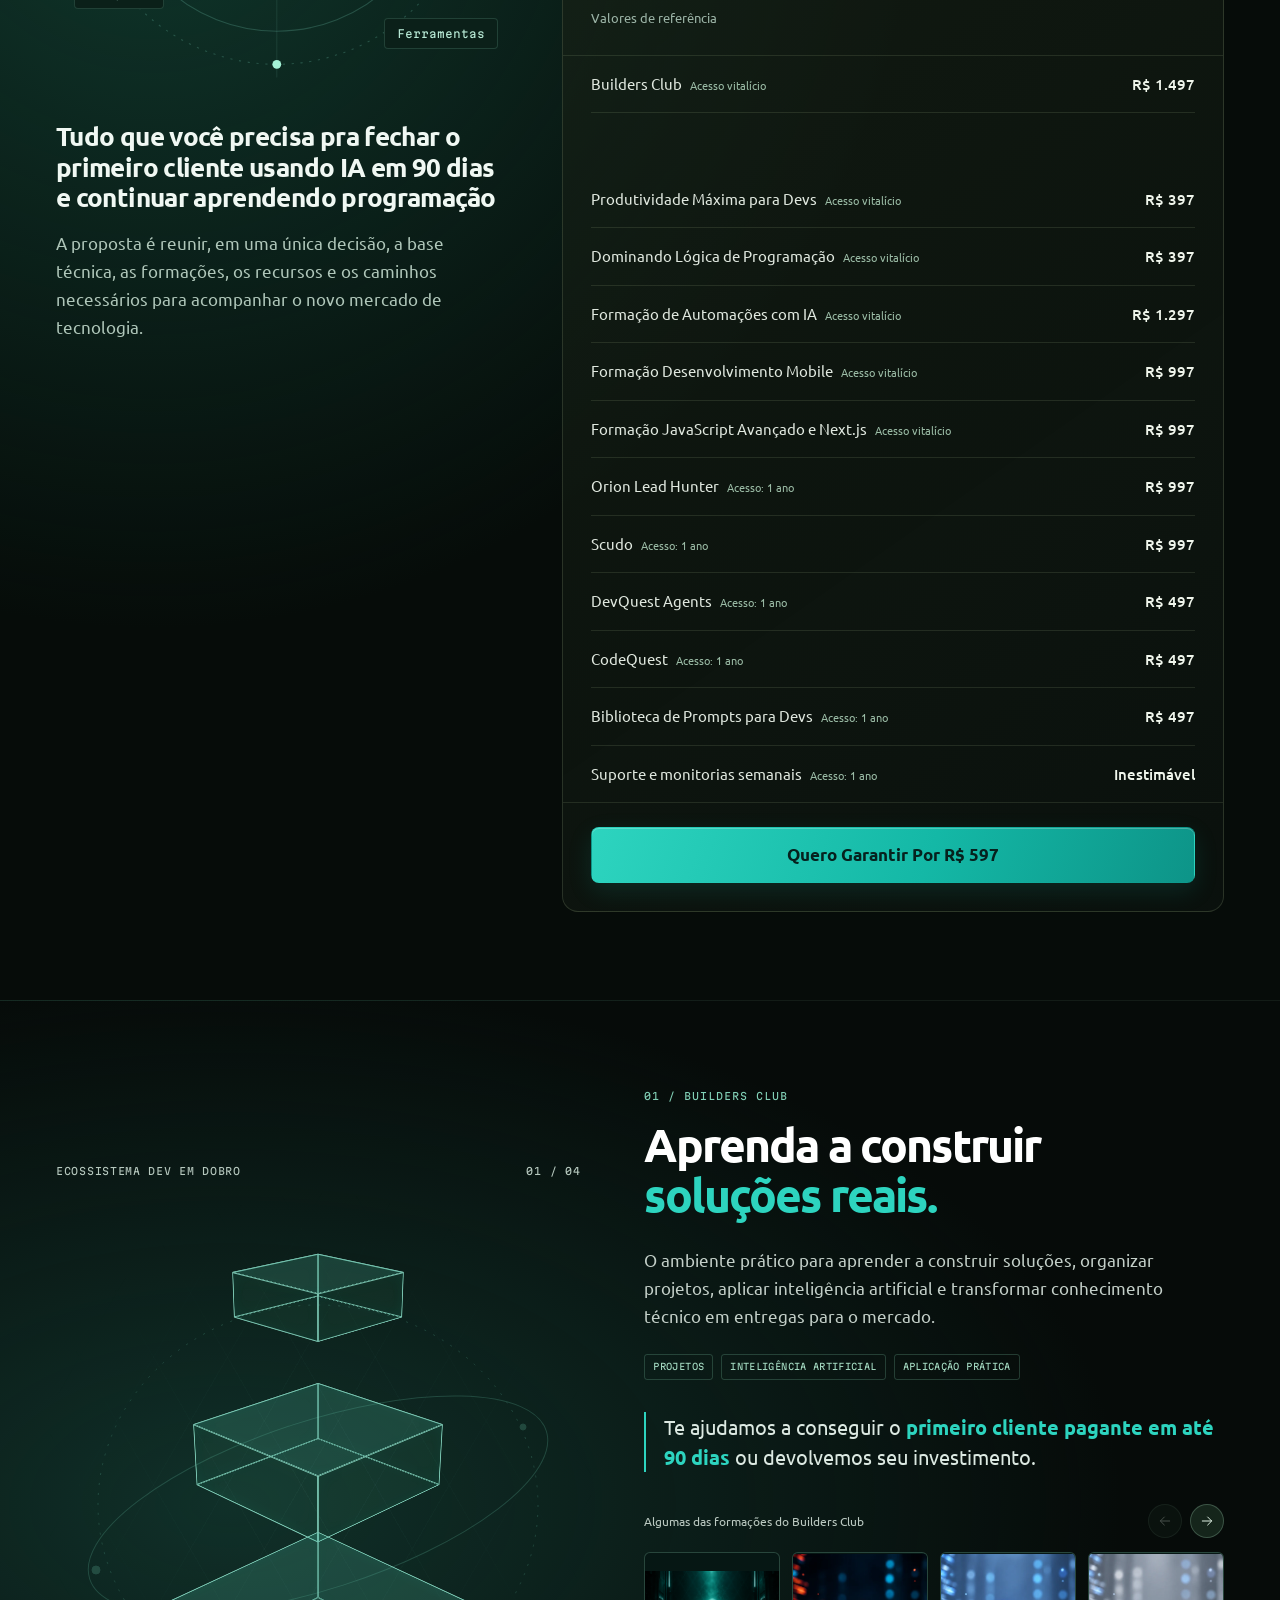
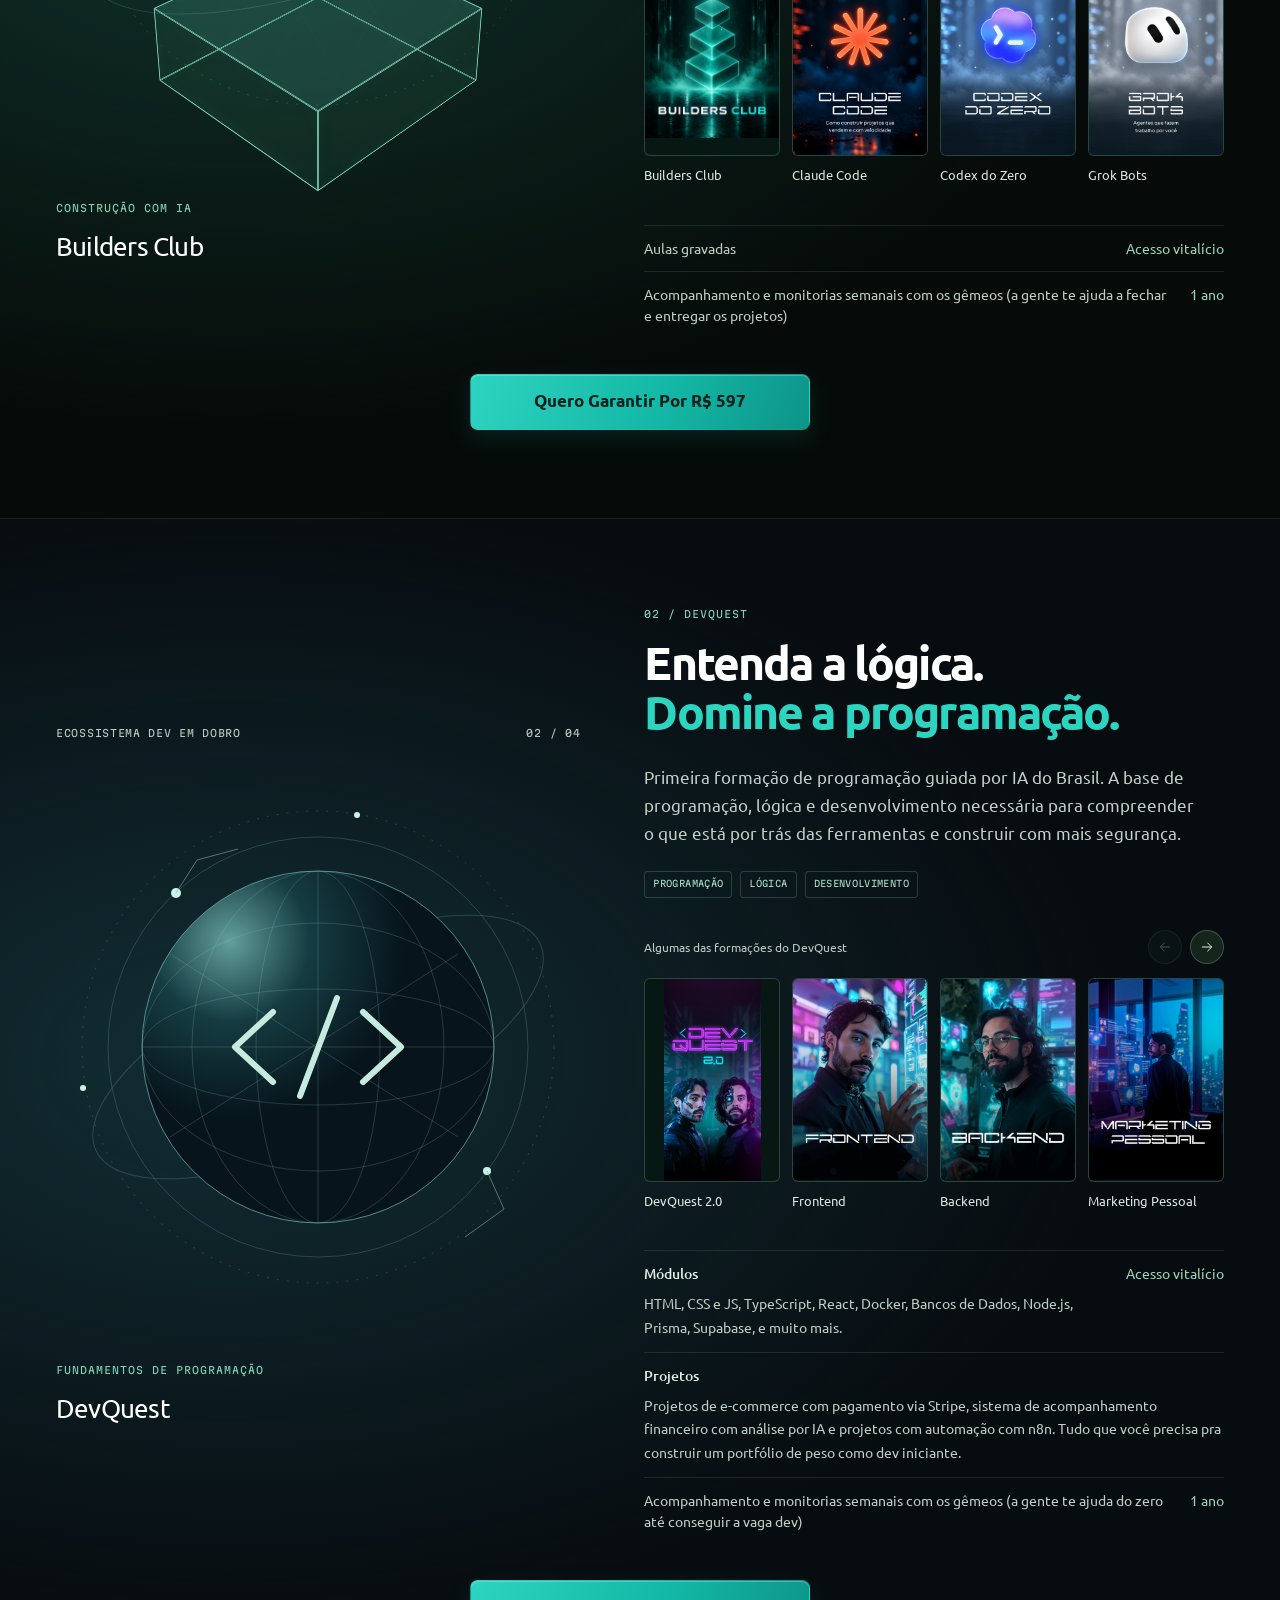
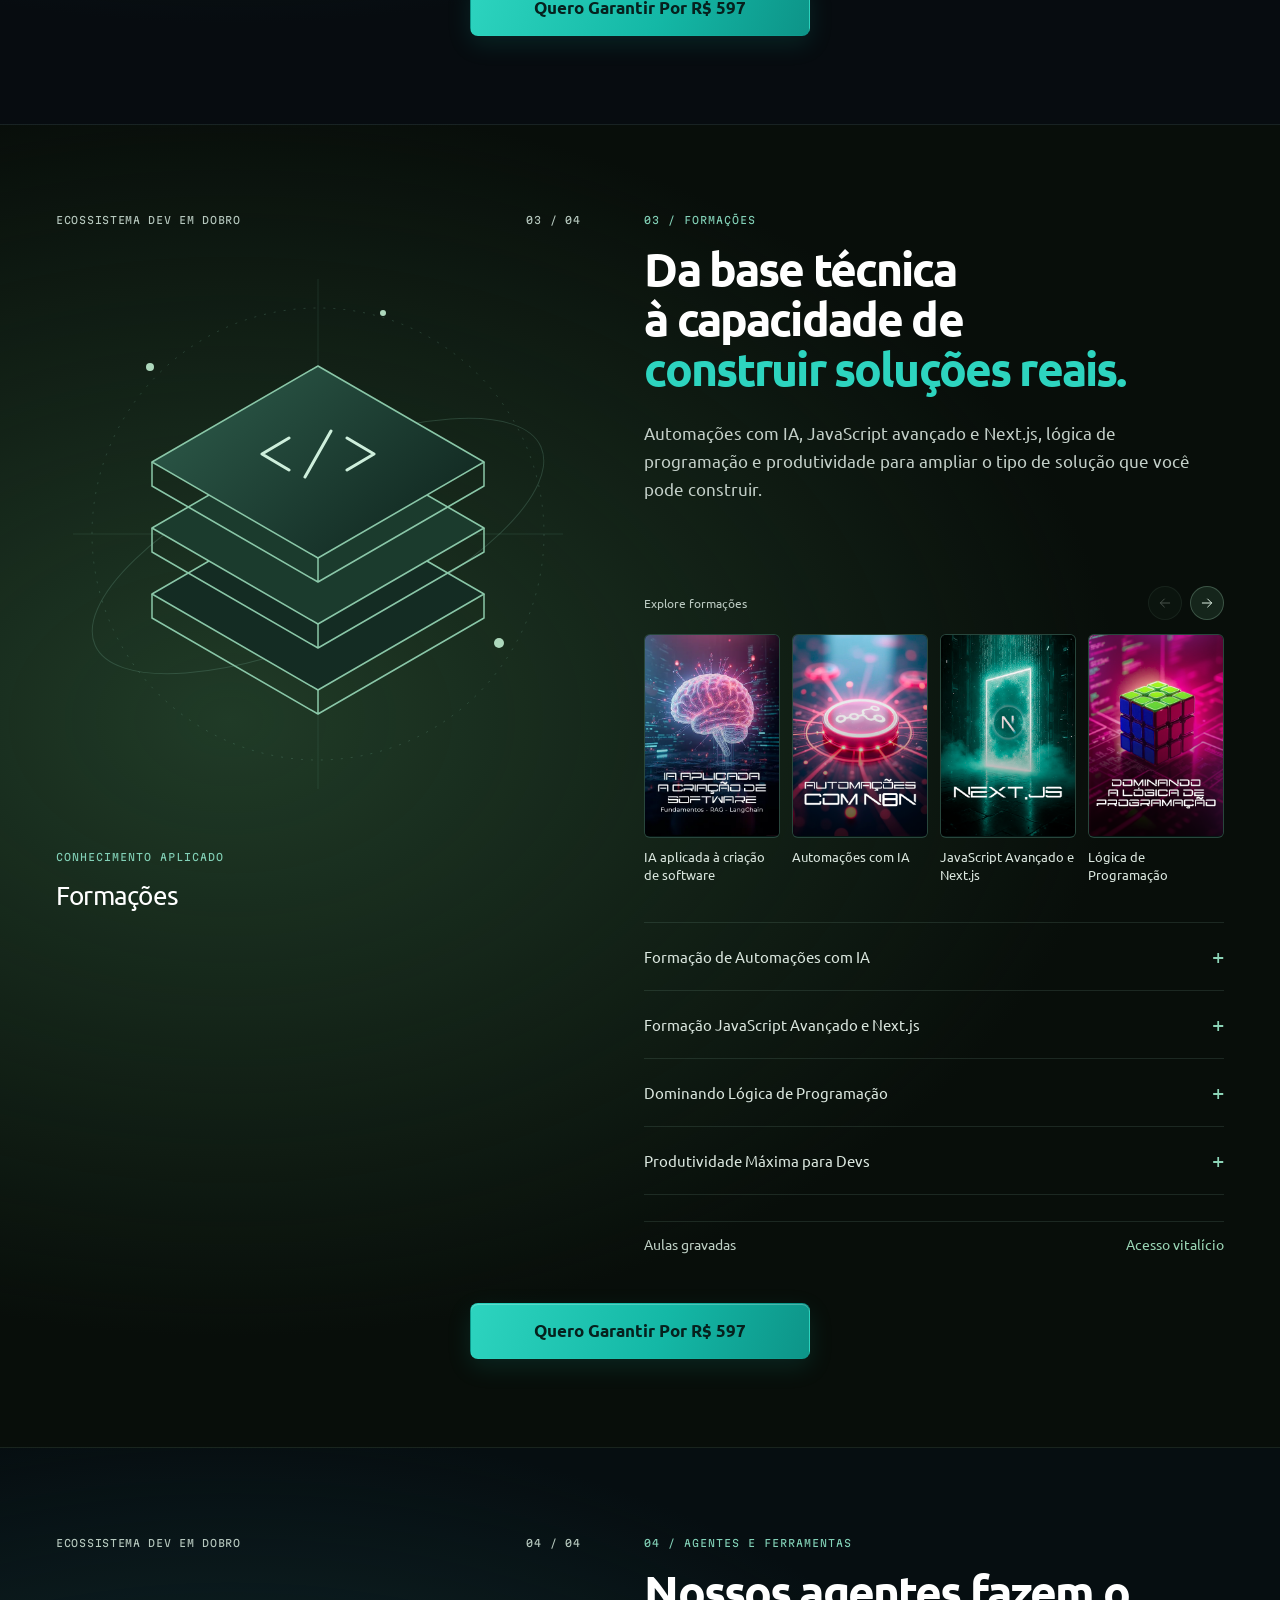
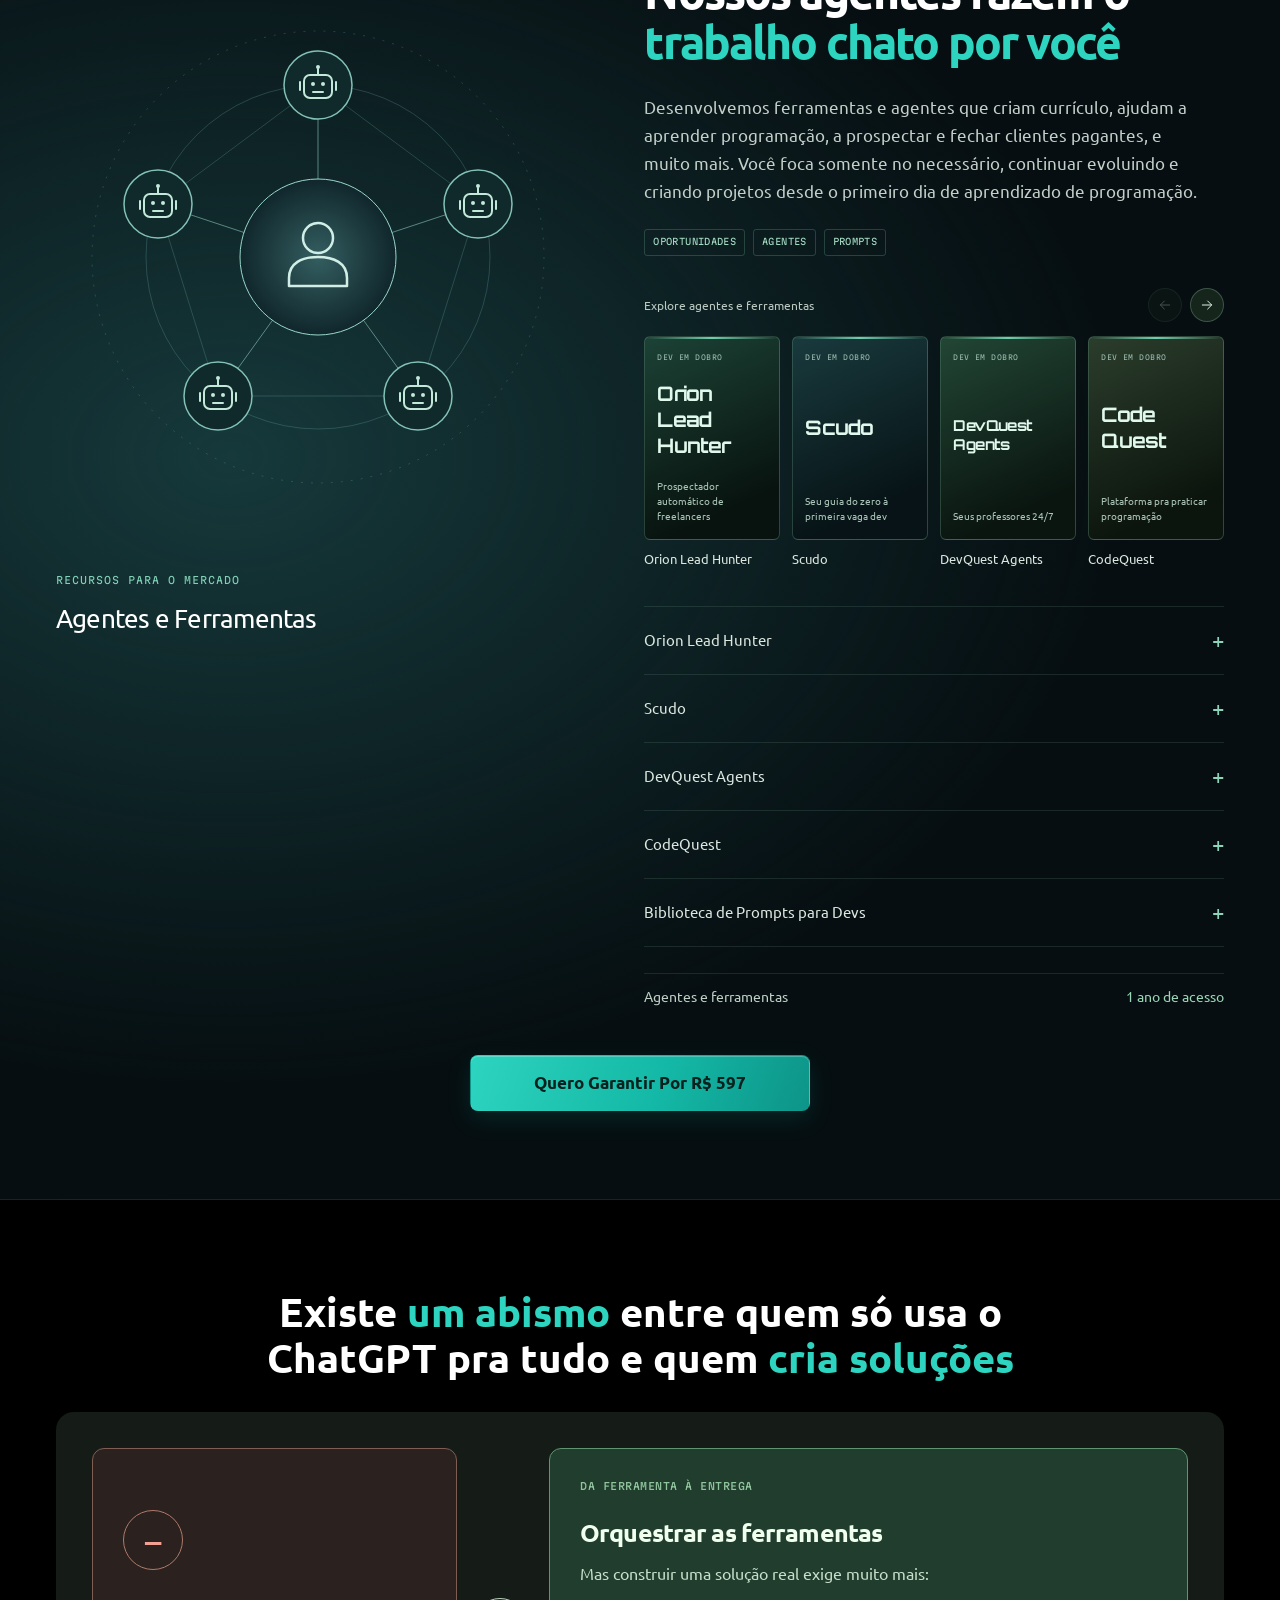
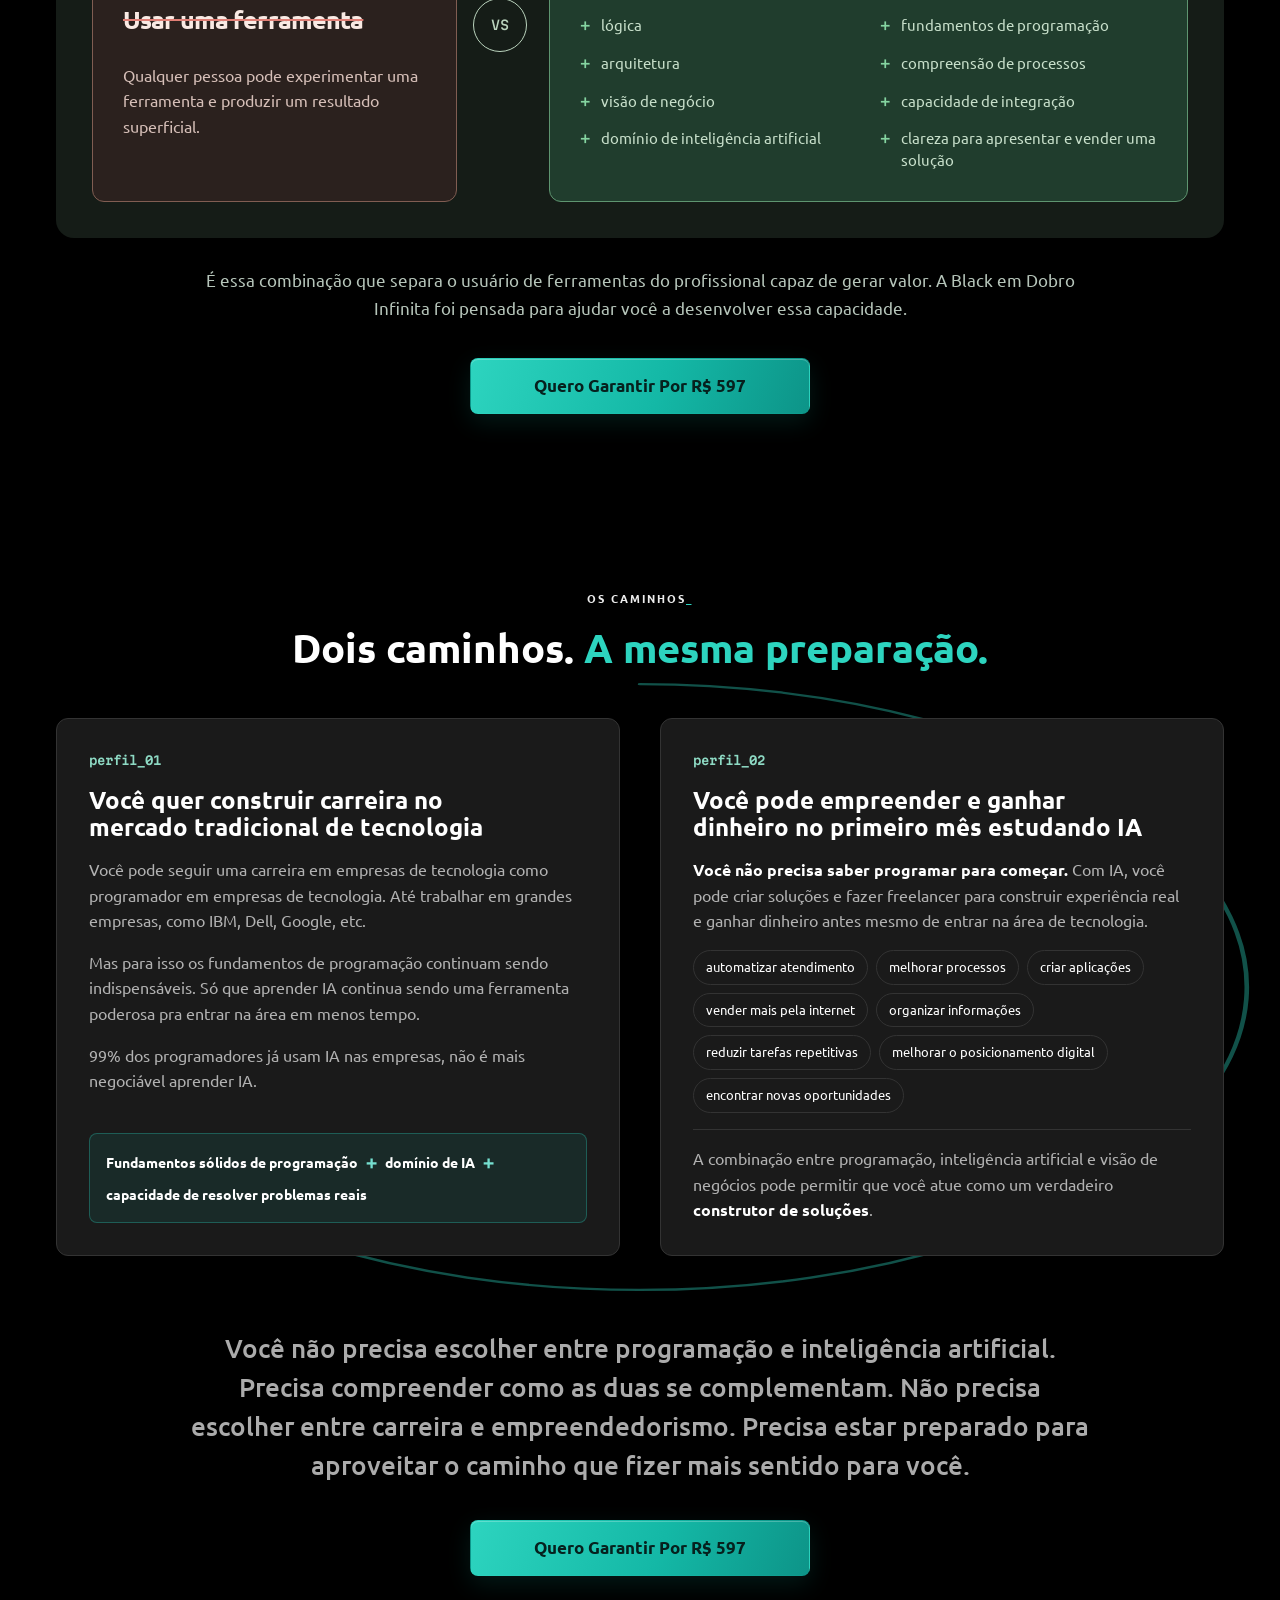
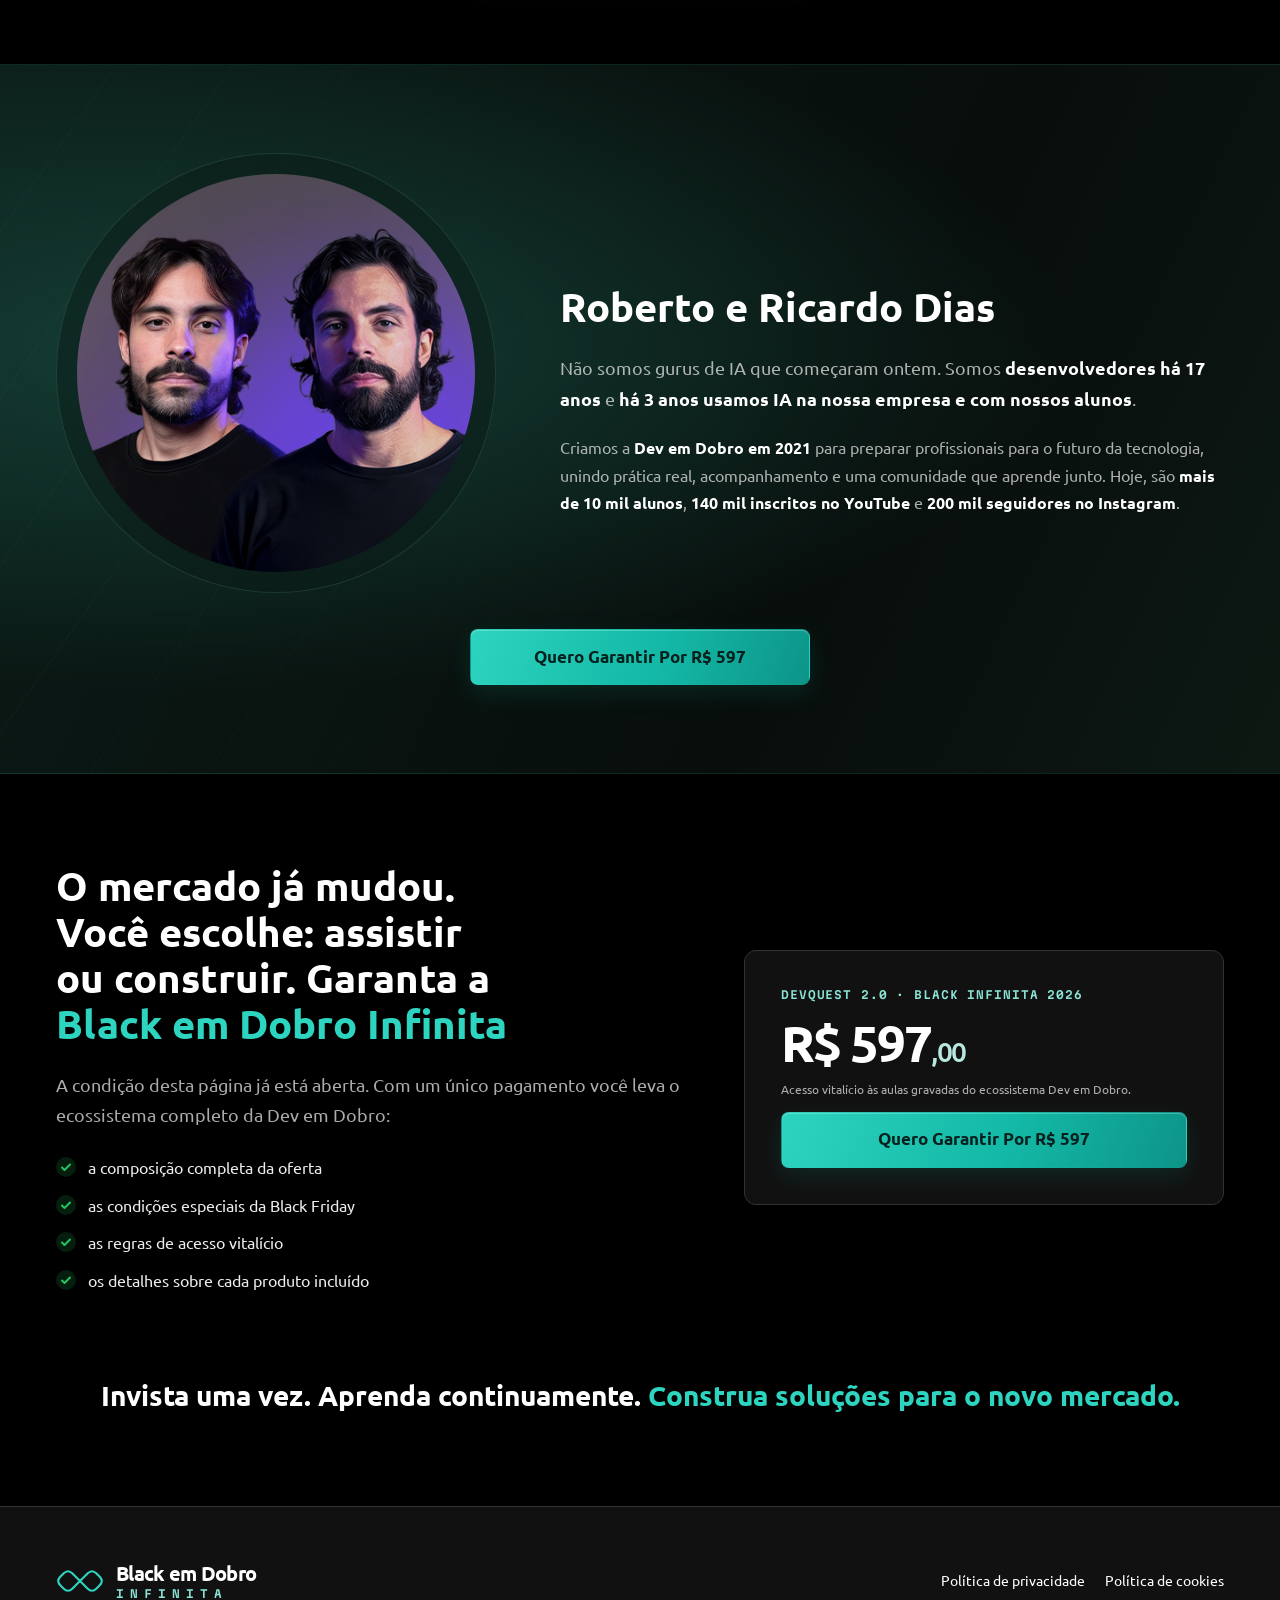
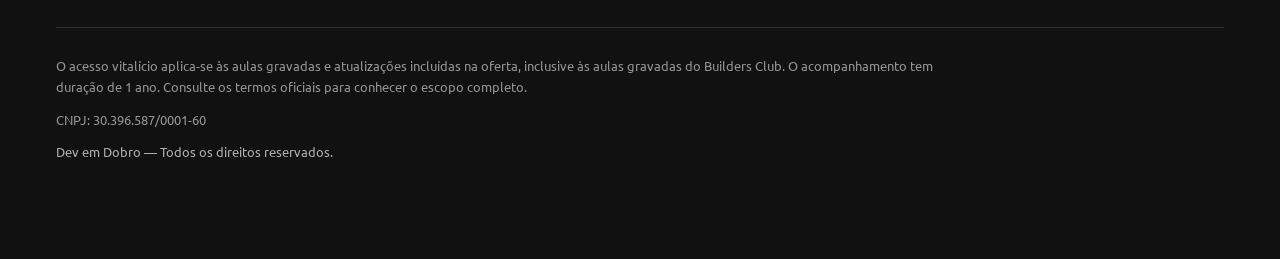
==== commit dedccce1: "feat: automatiza bonus e contador dos cinco lotes da Black Friday" ====
--- a/alunos-bf/index.html
+++ b/alunos-bf/index.html
@@ -21,8 +21,8 @@
   <link rel="stylesheet" href="/v3/css/style.css?v=mobile-faces-high">
   <link rel="stylesheet" href="/v3/css/ecosystem.css?v=8">
   <link rel="stylesheet" href="/v3/css/builders.css?v=10">
-  <link rel="stylesheet" href="/css/oferta.css">
-  <link rel="stylesheet" href="/css/lote-atual.css?v=1">
+  <link rel="stylesheet" href="/css/oferta.css?v=lotes-2026">
+  <link rel="stylesheet" href="/css/lote-atual.css?v=lotes-2026">
 </head>
 <body class="v3 oferta">
   <!-- Google Tag Manager (noscript) -->
@@ -84,7 +84,7 @@
           <p class="hero-form-note">Acesso vitalício às aulas gravadas do DevQuest e Builders Club.</p>
           <a class="btn btn-primary btn-lg btn-block" data-checkout href="https://pay.hub.la/YKPMuMwSBhPBb7UUuDlX">Quero garantir por R$ 597</a>
         </div>
-        <div class="offer-lot" data-offer-period data-start="2026-11-05T20:00:00-03:00" data-end="2026-11-06T23:59:00-03:00" hidden>
+        <div class="offer-lot" data-offer-period hidden>
           <progress class="offer-lot-progress" max="100" value="100" aria-label="Tempo restante do lote promocional"></progress>
           <p class="offer-lot-status">Lote promocional com vagas limitadas!</p>
           <div class="offer-lot-timer" role="timer" aria-label="Tempo até o encerramento do lote">
@@ -97,34 +97,44 @@
       </div>
     </section>
 
-    <section class="v3-section current-lot" id="lote-atual" aria-labelledby="current-lot-title">
+    <section class="v3-section current-lot" id="lote-atual" aria-labelledby="current-lot-title" hidden>
       <div class="container current-lot-inner">
         <div class="current-lot-heading">
           <p class="eyebrow">Bônus da Black Infinita</p>
           <h2 id="current-lot-title">Bônus exclusivos desse lote</h2>
         </div>
         <div class="current-lot-card current-lot-bonuses">
-          <article class="current-lot-bonus">
+          <article class="current-lot-bonus" data-lot-bonus="freela">
             <p class="current-lot-label">Bônus 1</p>
             <h3>Participação no desafio Meu Primeiro Freela em 45 dias</h3>
             <p class="current-lot-description">Vamos te ajudar a vender e entregar seu primeiro freela em 45 dias para aprender a faturar com IA.</p>
           </article>
-          <article class="current-lot-bonus">
+          <article class="current-lot-bonus" data-lot-bonus="claude">
             <p class="current-lot-label">Bônus 2</p>
             <h3>Sorteio de três meses de Claude Pro</h3>
             <p class="current-lot-description">Três meses de acesso ao Claude Pro para acelerar seus projetos com IA.</p>
           </article>
-          <article class="current-lot-bonus">
+          <article class="current-lot-bonus" data-lot-bonus="orion">
             <p class="current-lot-label">Bônus 3</p>
             <h3>Orion Pro. 1 ano incluído.</h3>
             <p class="current-lot-description">Vamos abrir e mostrar ao vivo como ele entra na sua rotina de construção.</p>
           </article>
-          <article class="current-lot-bonus current-lot-bonus--limited">
+          <article class="current-lot-bonus current-lot-bonus--limited" data-lot-bonus="acompanhamento">
             <p class="current-lot-label">Bônus 4</p>
             <h3>Dois anos de acompanhamento, em vez de um.</h3>
             <p class="current-lot-description">Mais um ano nas duas frentes: monitorias e grupo de WhatsApp do DevQuest, comunidade e acompanhamento do Builders Club para vender e entregar projetos.</p>
           </article>
-          <p class="current-lot-period">Bônus válido até 6 de novembro, às 23h59.</p>
+          <article class="current-lot-bonus" data-lot-bonus="simone" hidden>
+            <p class="current-lot-label">Bônus 3</p>
+            <h3>Workshop com Simone</h3>
+            <p class="current-lot-description">Acesso ao workshop com Simone, incluído como bônus deste lote.</p>
+          </article>
+          <article class="current-lot-bonus" data-lot-bonus="sites" hidden>
+            <p class="current-lot-label">Bônus 3</p>
+            <h3>Workshop Desenvolvendo Sites Premium</h3>
+            <p class="current-lot-description">Aprenda a criar sites com acabamento profissional e valorizar seu portfólio.</p>
+          </article>
+          <p class="current-lot-period" data-lot-period></p>
         </div>
       </div>
     </section>
@@ -558,6 +568,6 @@
   <script src="/v3/js/ecosystem-motion.js" type="module"></script>
   <a class="whatsapp-float" href="https://api.whatsapp.com/send/?phone=5551989875708" target="_blank" rel="noopener noreferrer" aria-label="Falar com o time de vendas no WhatsApp"><svg viewBox="0 0 24 24" aria-hidden="true"><path d="M21 11.5a9 9 0 0 1-13.4 7.9L3 21l1.6-4.6A9 9 0 1 1 21 11.5Z" fill="none" stroke="currentColor" stroke-width="1.8" stroke-linecap="round" stroke-linejoin="round"/><path d="M8 7h2l1 3-1.5 1a8 8 0 0 0 3.5 3.5l1-1.5 3 1v2a1 1 0 0 1-1 1A10 10 0 0 1 7 8a1 1 0 0 1 1-1Z" fill="currentColor"/></svg></a>
   <script src="/js/oferta.js" defer></script>
-  <script src="/js/prazo-oferta.js" defer></script>
+  <script src="/js/lote-atual.js?v=lotes-2026" defer></script>
 </body>
 </html>
--- a/css/oferta.css
+++ b/css/oferta.css
@@ -32,7 +32,7 @@
   body.oferta .offer-lot { order: 2; margin-top: 8px; }
   body.oferta .hero-copy { order: 0; }
 }
-.offer-lot[hidden] { display: none; }
+.offer-lot[hidden], .offer-lot-timer[hidden], .offer-lot-progress[hidden] { display: none; }
 .offer-lot { width: 100%; max-width: 444px; margin-top: 0; }
 .offer-lot-progress {
   display: block;
@@ -95,6 +95,7 @@
   font-variant-numeric: tabular-nums;
 }
 .offer-card-price span { font-size: .55em; font-weight: 500; color: #b7e8df; }
+.offer-card-price small ~ span { font-size: inherit; font-weight: inherit; color: inherit; }
 .offer-card-price small {
   display: inline;
   margin-right: 8px;
--- a/css/lote-atual.css
+++ b/css/lote-atual.css
@@ -1,4 +1,4 @@
-.current-lot[hidden] { display: none; }
+.current-lot[hidden], .current-lot-bonus[hidden] { display: none; }
 
 .current-lot {
   background: radial-gradient(ellipse at 82% 20%, #12382d 0%, transparent 56%), #07110e;
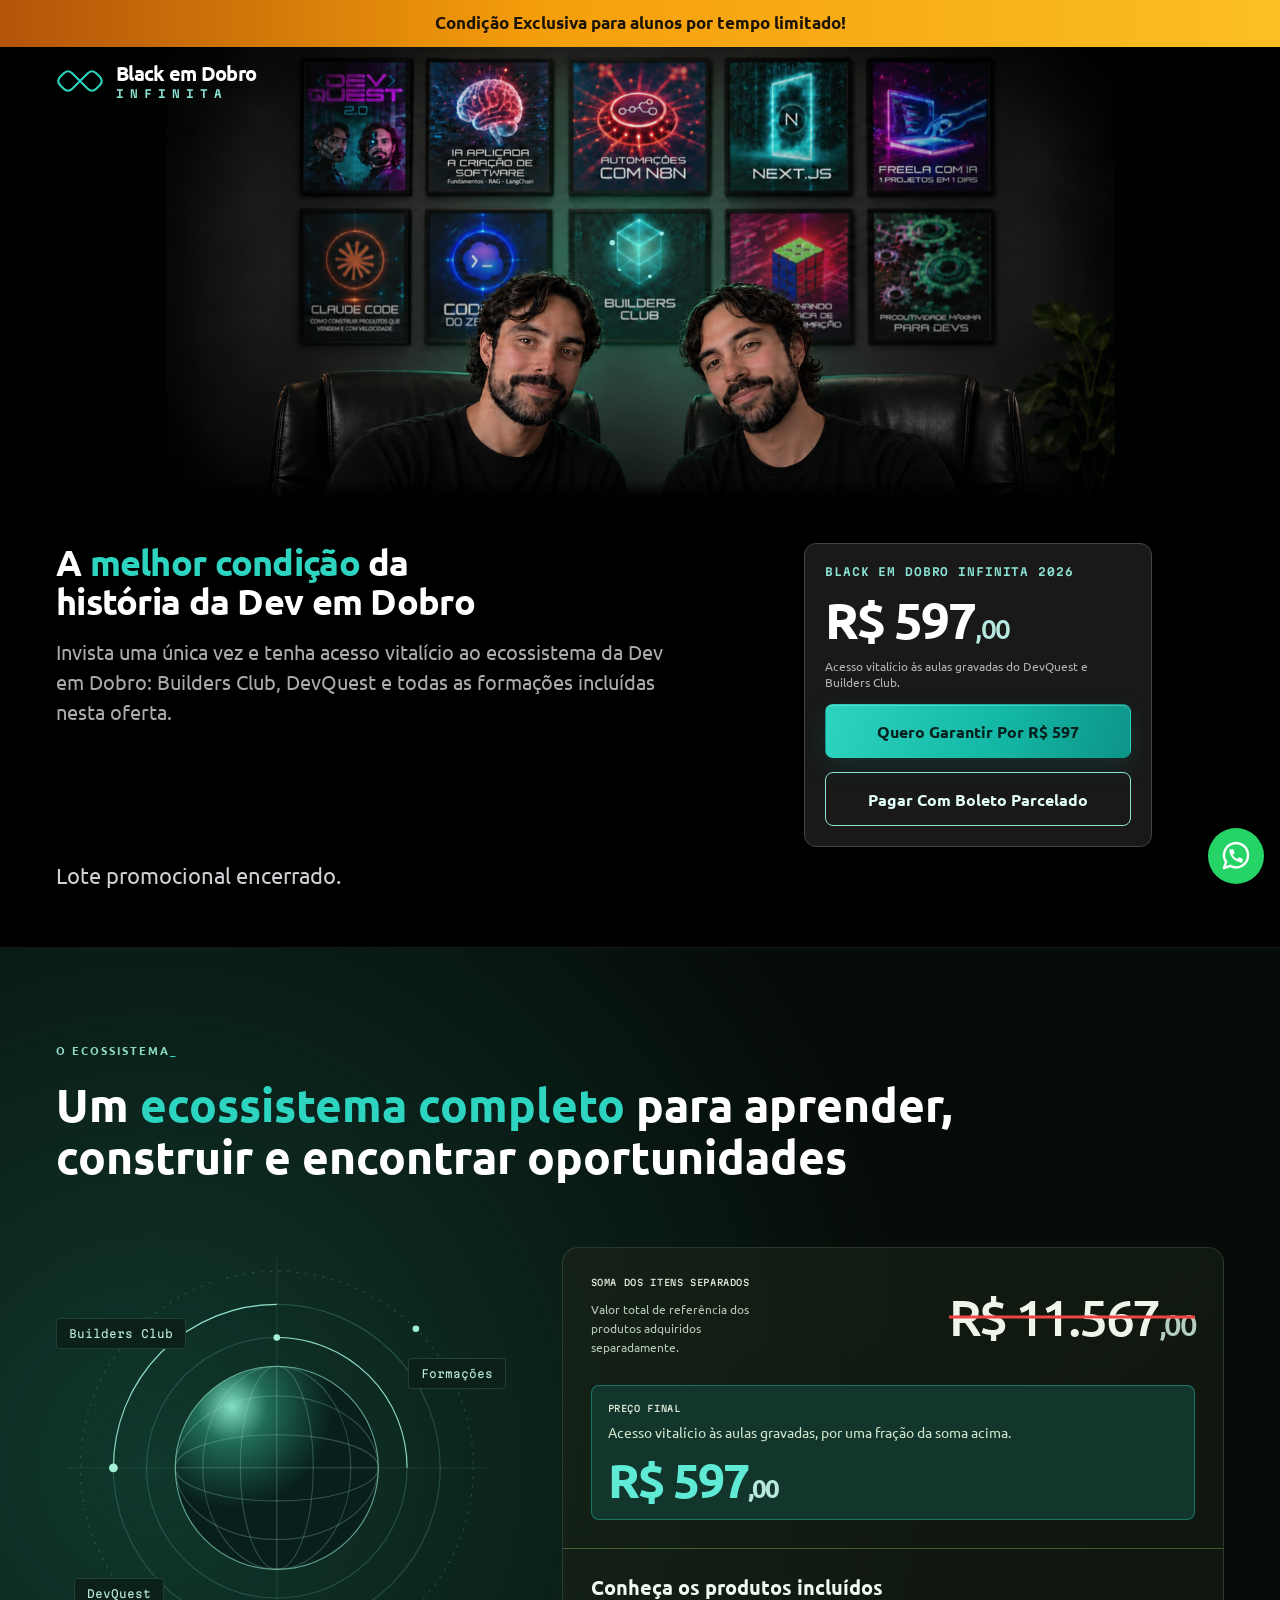
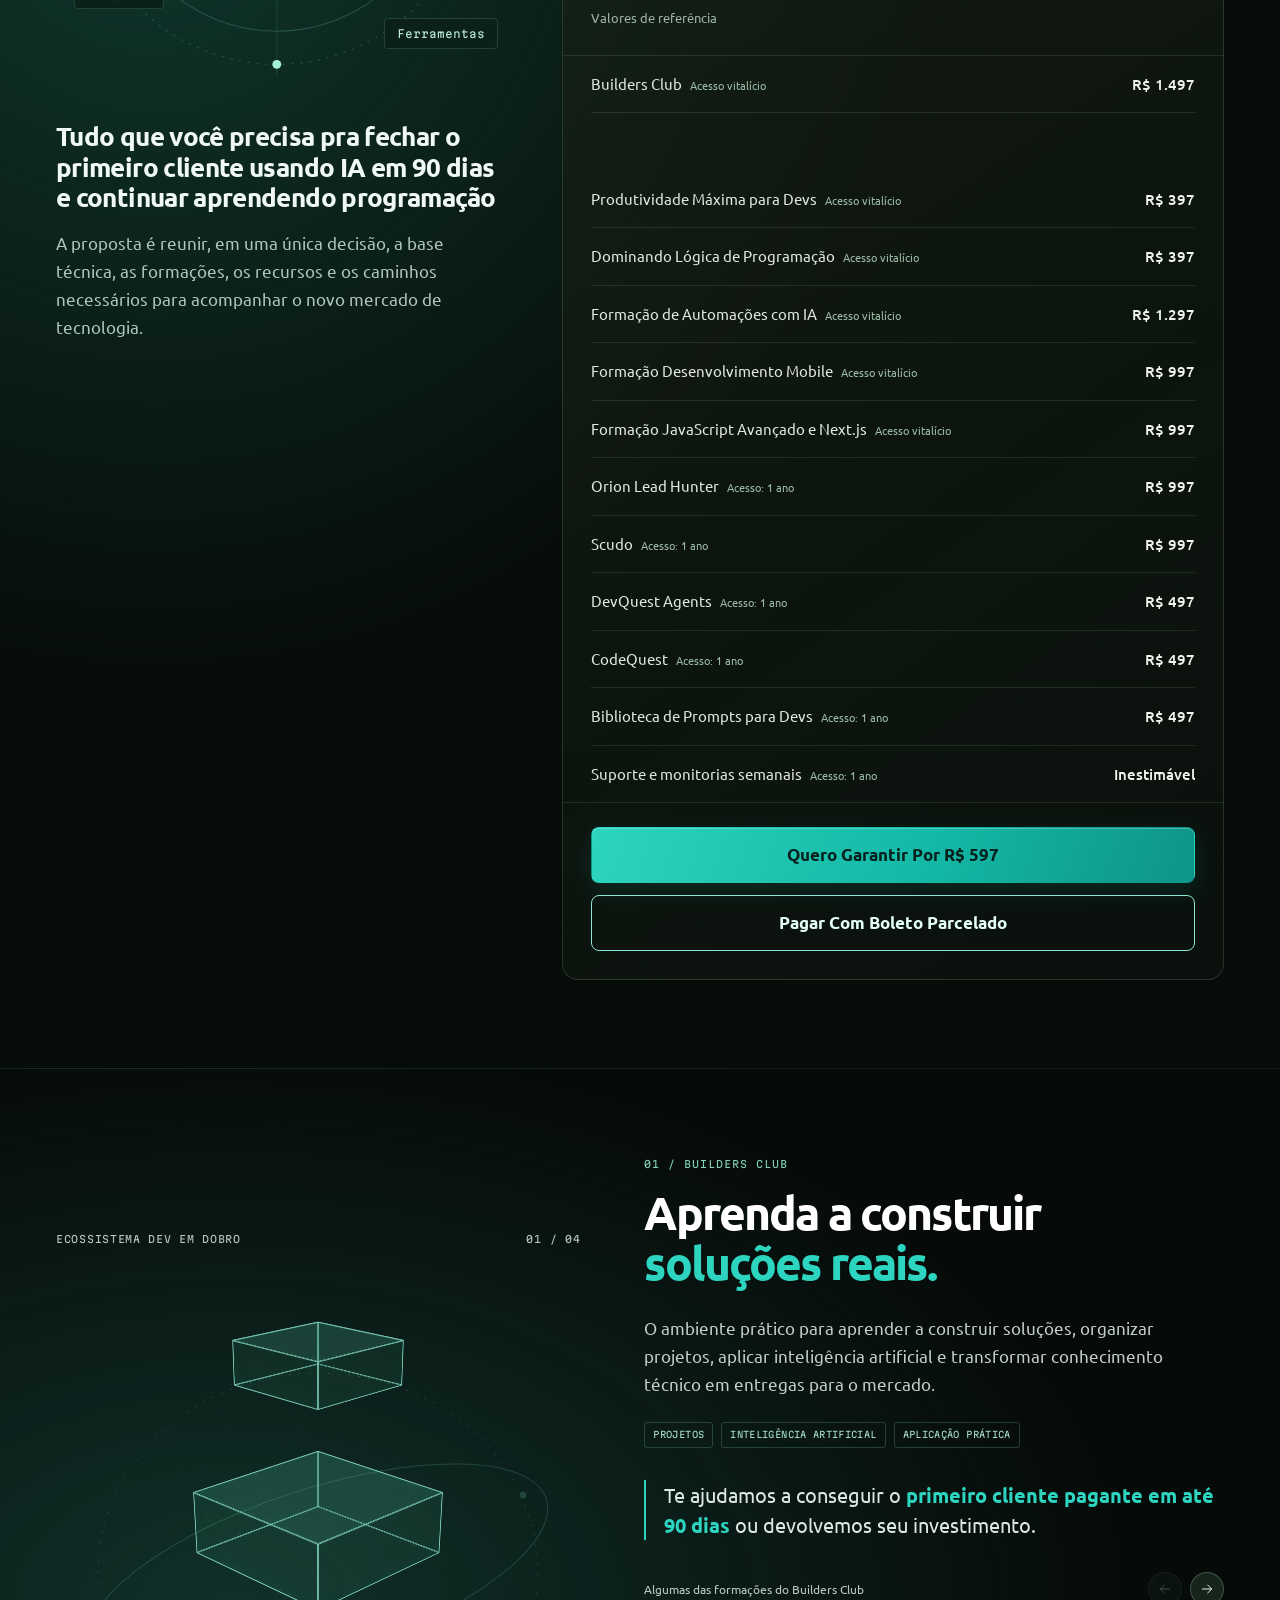
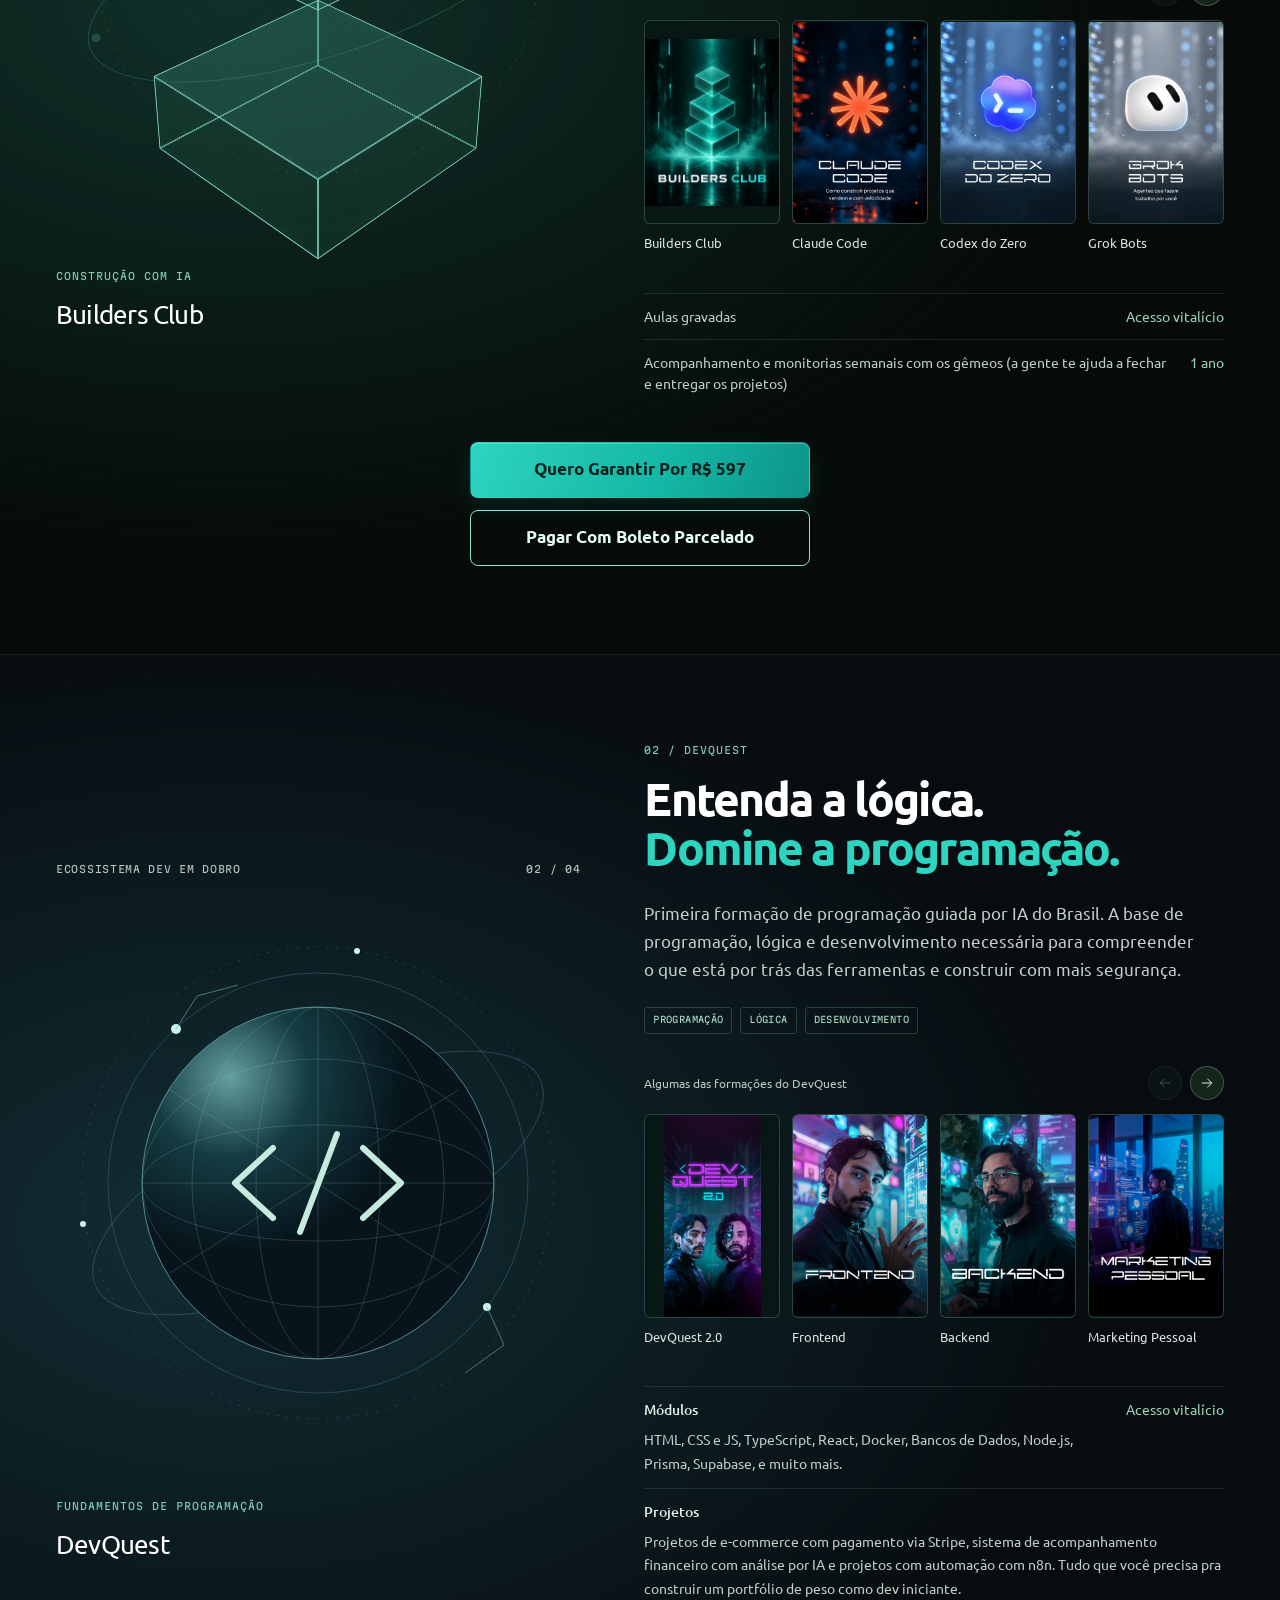
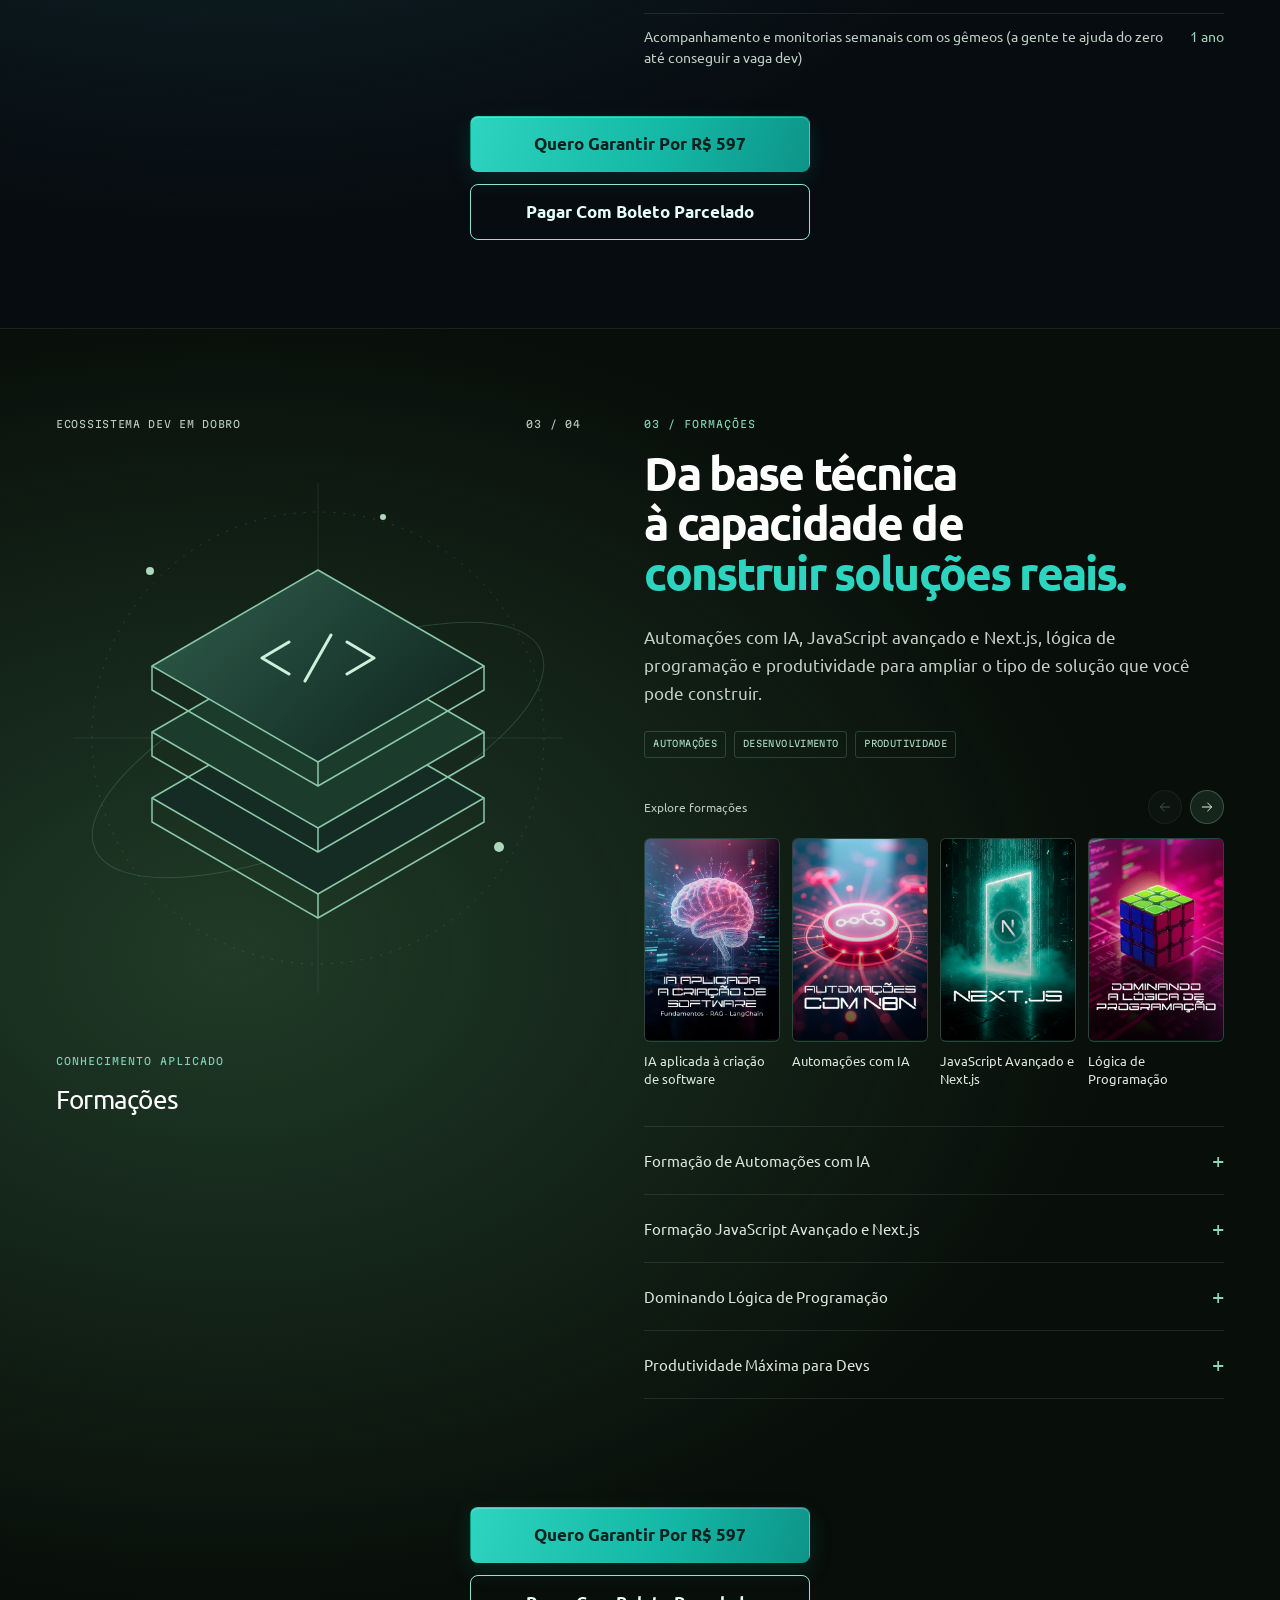
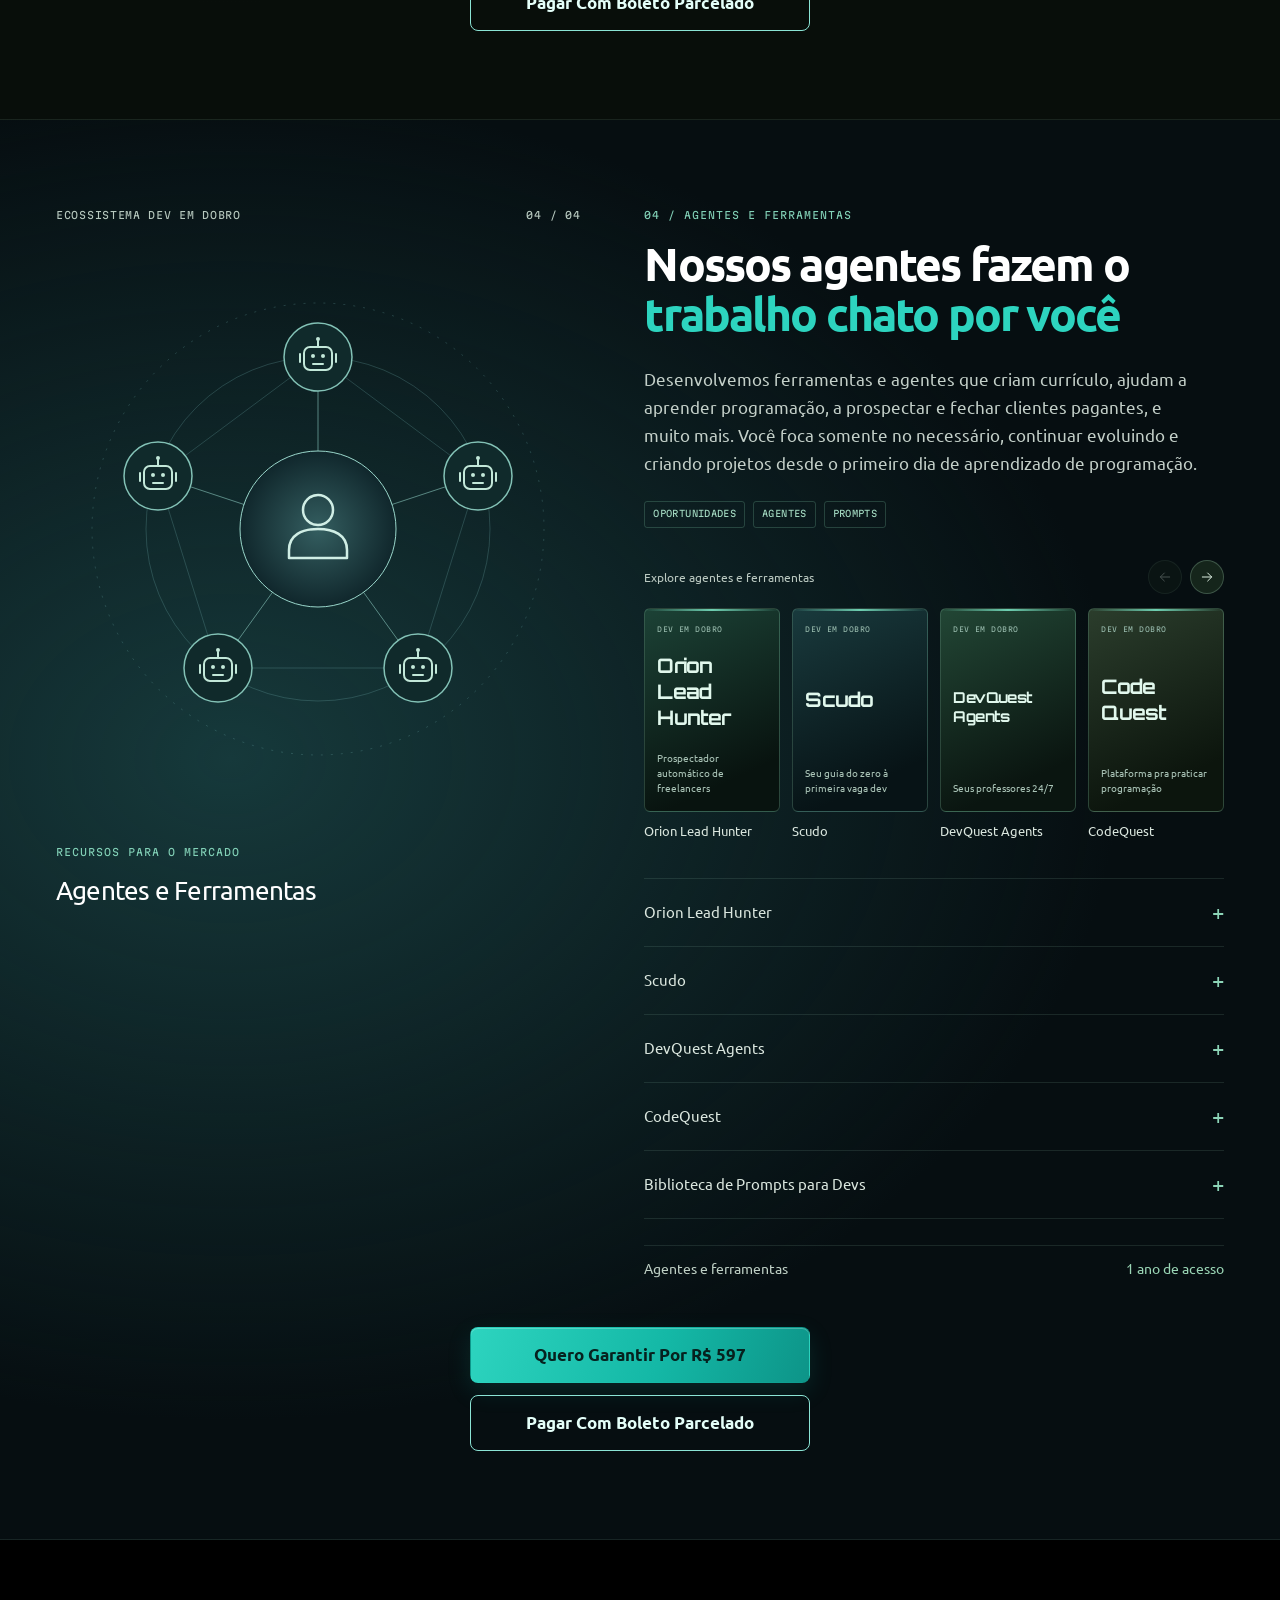
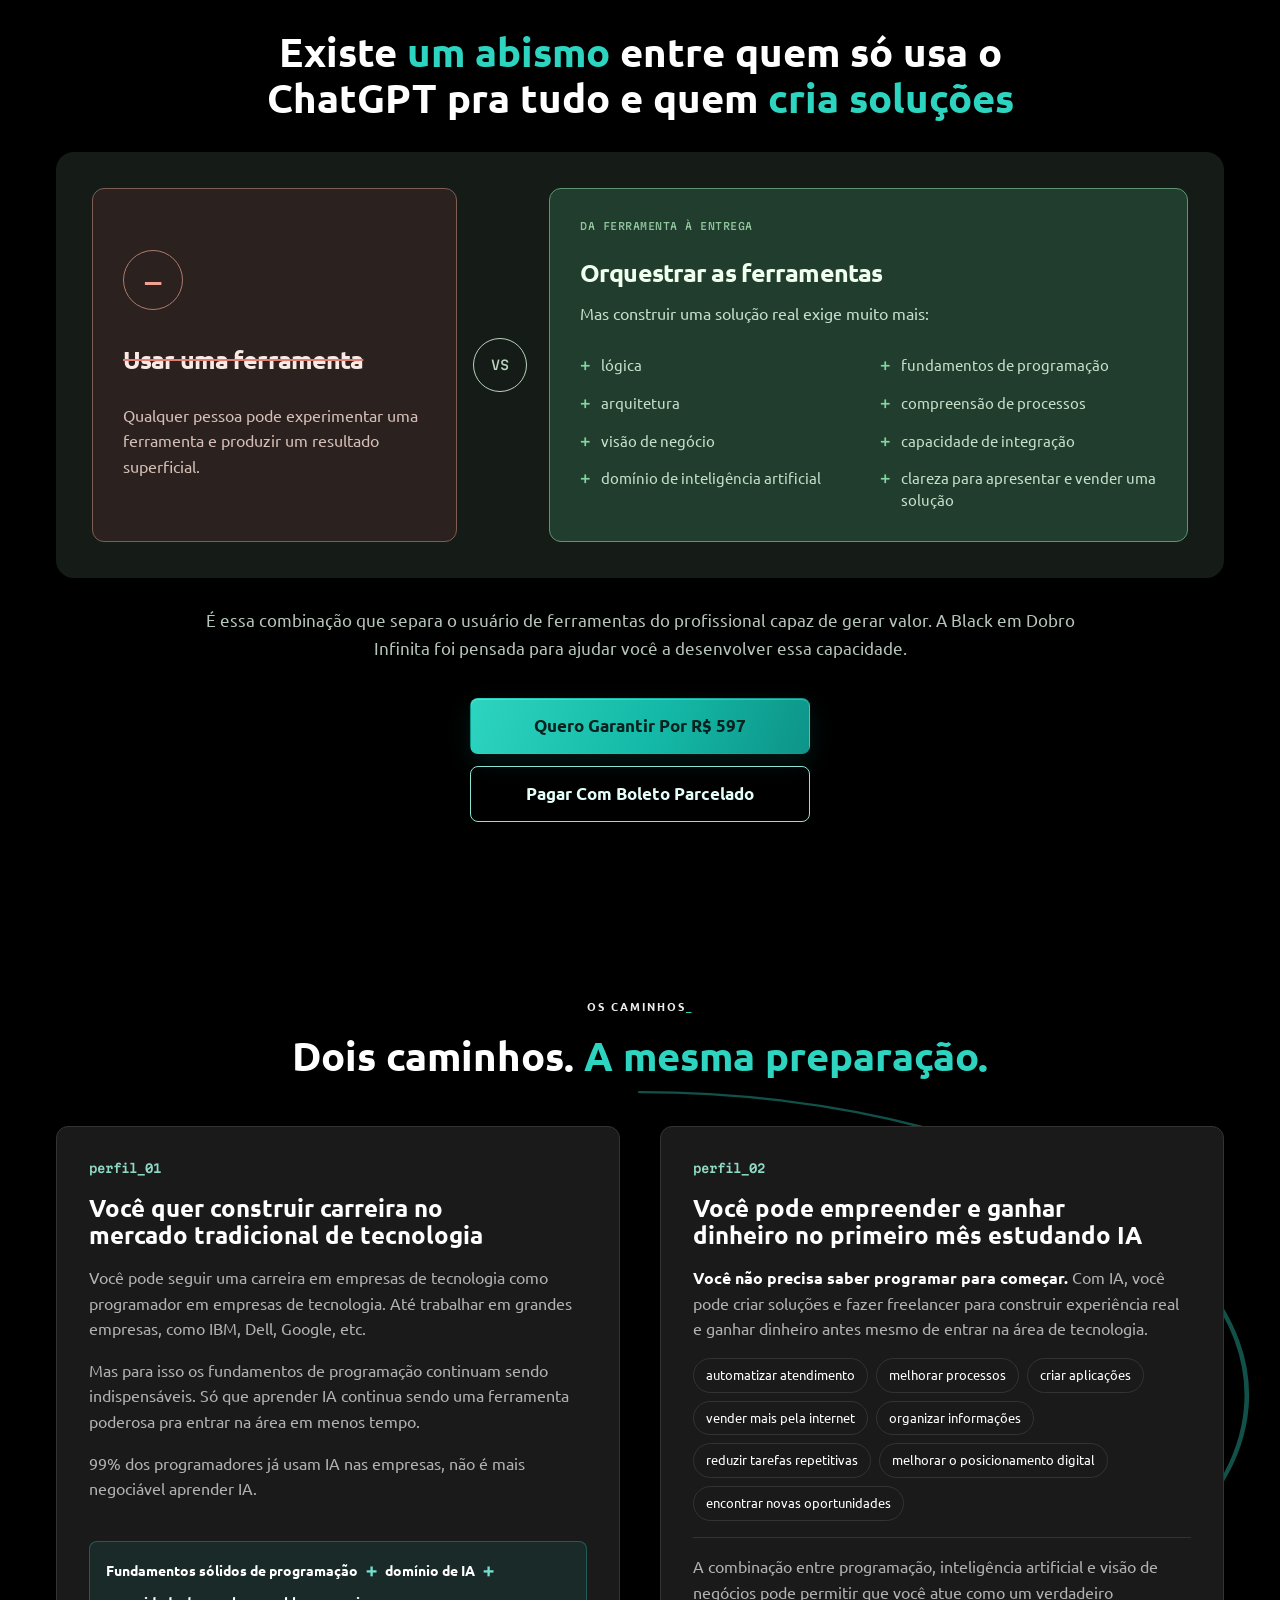
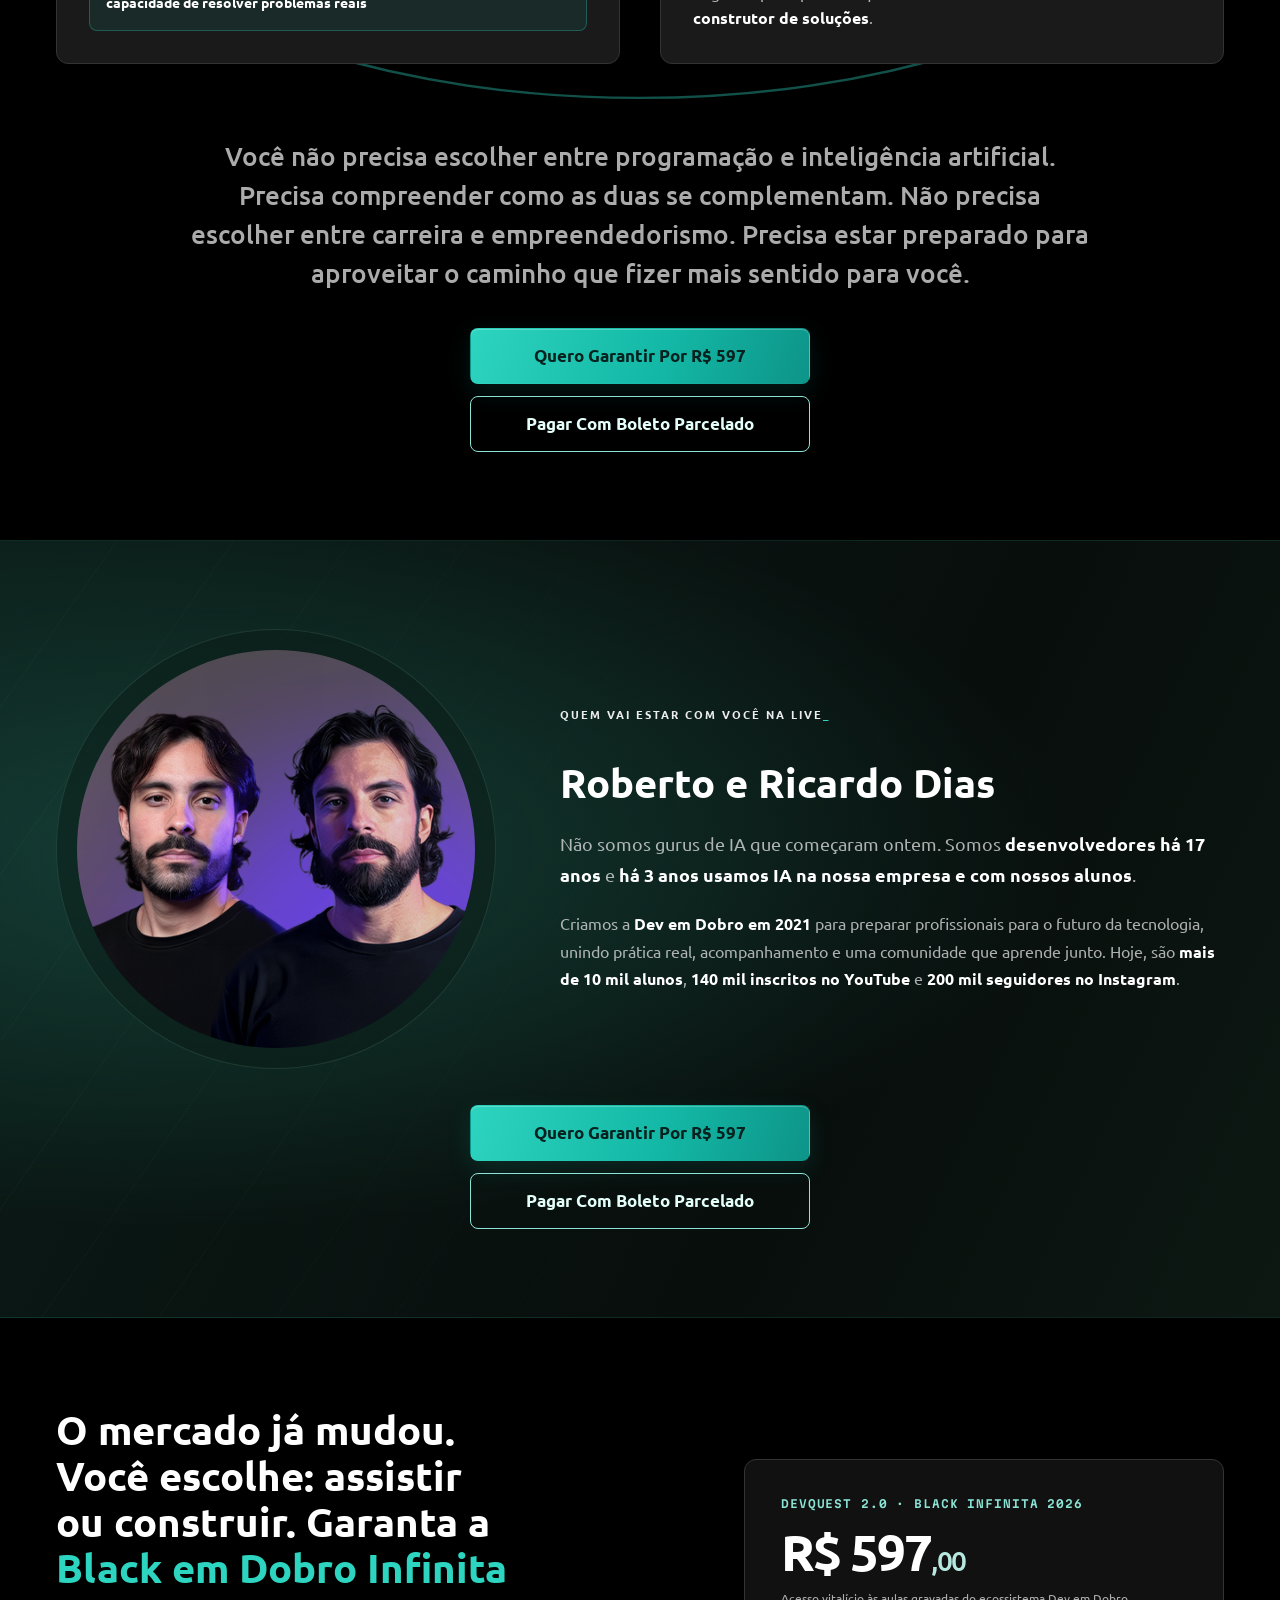
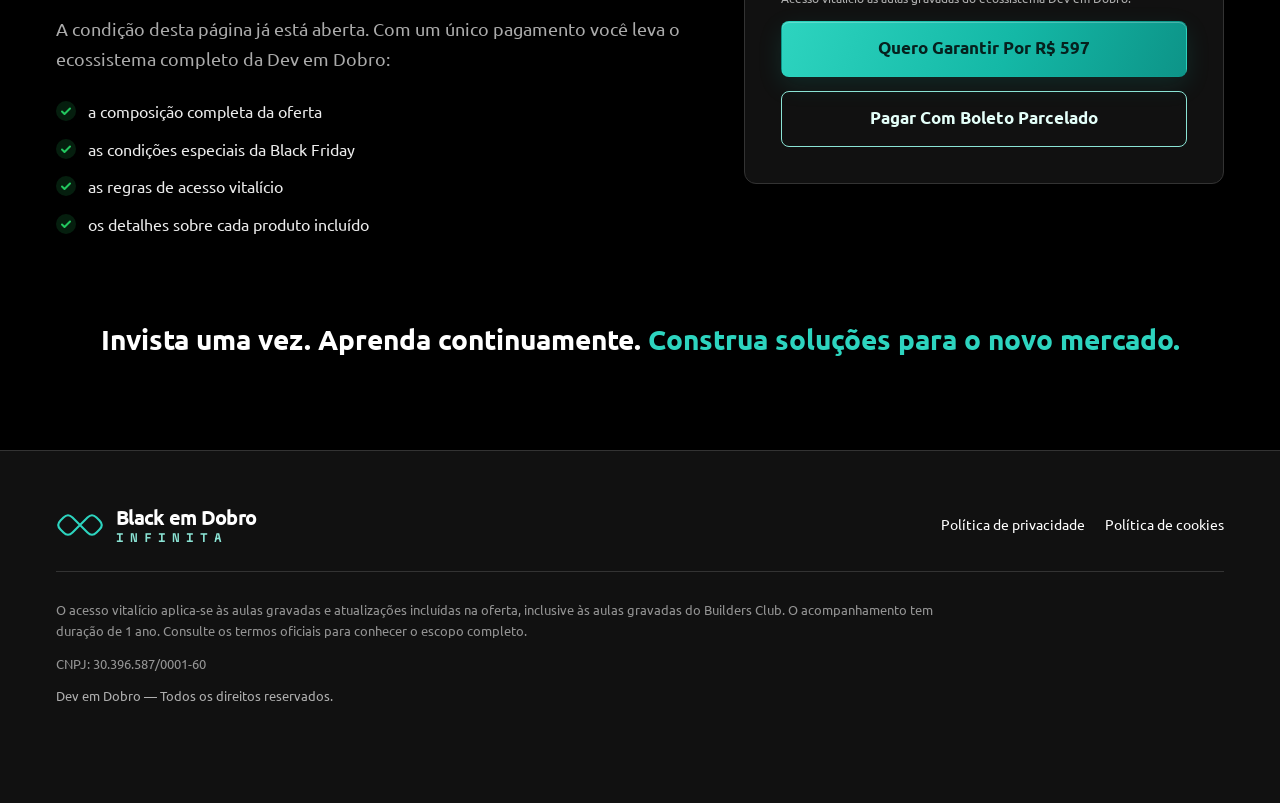
==== commit 1b185a15: "Adiciona opção de boleto parcelado às ofertas" ====
--- a/alunos-bf/index.html
+++ b/alunos-bf/index.html
@@ -21,8 +21,8 @@
   <link rel="stylesheet" href="/v3/css/style.css?v=mobile-faces-high">
   <link rel="stylesheet" href="/v3/css/ecosystem.css?v=8">
   <link rel="stylesheet" href="/v3/css/builders.css?v=10">
-  <link rel="stylesheet" href="/css/oferta.css?v=lotes-2026">
-  <link rel="stylesheet" href="/css/lote-atual.css?v=lotes-2026">
+  <link rel="stylesheet" href="/css/oferta.css?v=boleto-2026">
+  <link rel="stylesheet" href="/css/lote-atual.css?v=bonus-novembro-2026">
 </head>
 <body class="v3 oferta">
   <!-- Google Tag Manager (noscript) -->
@@ -83,6 +83,7 @@
           <p class="offer-card-price">R$ 597<span>,00</span></p>
           <p class="hero-form-note">Acesso vitalício às aulas gravadas do DevQuest e Builders Club.</p>
           <a class="btn btn-primary btn-lg btn-block" data-checkout href="https://pay.hub.la/YKPMuMwSBhPBb7UUuDlX">Quero garantir por R$ 597</a>
+          <a class="btn btn-secondary btn-boleto btn-lg btn-block" data-checkout data-boleto href="https://pay.tmb.com.br/DevemDobro/ZBS345545R7" target="_blank" rel="noopener noreferrer">Pagar com boleto parcelado</a>
         </div>
         <div class="offer-lot" data-offer-period hidden>
           <progress class="offer-lot-progress" max="100" value="100" aria-label="Tempo restante do lote promocional"></progress>
@@ -104,6 +105,11 @@
           <h2 id="current-lot-title">Bônus exclusivos desse lote</h2>
         </div>
         <div class="current-lot-card current-lot-bonuses">
+          <article class="current-lot-bonus current-lot-bonus--holo" data-lot-bonus="sites" hidden>
+            <p class="current-lot-label">Bônus 1</p>
+            <h3>Workshop Construindo Sites de Alto Valor com IA</h3>
+            <p class="current-lot-description">Aprenda a construir sites de alto valor com inteligência artificial.<span class="current-lot-workshop-notice"><strong>Participação ao vivo exclusiva para quem se matricular neste lote.</strong> Depois, a aula gravada ficará disponível também para quem já comprou.</span></p>
+          </article>
           <article class="current-lot-bonus" data-lot-bonus="freela">
             <p class="current-lot-label">Bônus 1</p>
             <h3>Participação no desafio Meu Primeiro Freela em 45 dias</h3>
@@ -117,22 +123,22 @@
           <article class="current-lot-bonus" data-lot-bonus="orion">
             <p class="current-lot-label">Bônus 3</p>
             <h3>Orion Pro. 1 ano incluído.</h3>
-            <p class="current-lot-description">Vamos abrir e mostrar ao vivo como ele entra na sua rotina de construção.</p>
+            <p class="current-lot-description">Um ano de acesso ao Orion Pro, ferramenta de prospecção automatizada de clientes.</p>
           </article>
           <article class="current-lot-bonus current-lot-bonus--limited" data-lot-bonus="acompanhamento">
             <p class="current-lot-label">Bônus 4</p>
             <h3>Dois anos de acompanhamento, em vez de um.</h3>
             <p class="current-lot-description">Mais um ano nas duas frentes: monitorias e grupo de WhatsApp do DevQuest, comunidade e acompanhamento do Builders Club para vender e entregar projetos.</p>
           </article>
-          <article class="current-lot-bonus" data-lot-bonus="simone" hidden>
+          <article class="current-lot-bonus" data-lot-bonus="entrevistas" hidden>
             <p class="current-lot-label">Bônus 3</p>
-            <h3>Workshop com Simone</h3>
-            <p class="current-lot-description">Acesso ao workshop com Simone, incluído como bônus deste lote.</p>
-          </article>
-          <article class="current-lot-bonus" data-lot-bonus="sites" hidden>
-            <p class="current-lot-label">Bônus 3</p>
-            <h3>Workshop Desenvolvendo Sites Premium</h3>
-            <p class="current-lot-description">Aprenda a criar sites com acabamento profissional e valorizar seu portfólio.</p>
+            <h3>Workshop Como Ser Aprovado em Qualquer Entrevista Dev</h3>
+            <p class="current-lot-description">Workshop com especialista em empregabilidade para se preparar para entrevistas na área dev.<span class="current-lot-workshop-notice"><strong>Participação ao vivo exclusiva para quem se matricular neste lote.</strong> Depois, a aula gravada ficará disponível também para quem já comprou.</span></p>
+          </article>
+          <article class="current-lot-bonus" data-lot-bonus="claude-mes" hidden>
+            <p class="current-lot-label">Bônus 5</p>
+            <h3>Sorteio de 1 mês de Claude Pro</h3>
+            <p class="current-lot-description">Ao se matricular neste lote, você concorre a um mês de acesso ao Claude Pro para acelerar seus projetos com IA.</p>
           </article>
           <p class="current-lot-period" data-lot-period></p>
         </div>
@@ -200,6 +206,7 @@
             </dl>
             <div class="ecosystem-action" data-enter="1">
               <a class="btn btn-primary btn-lg btn-block" data-checkout href="https://pay.hub.la/YKPMuMwSBhPBb7UUuDlX">Quero garantir por R$ 597</a>
+              <a class="btn btn-secondary btn-boleto btn-lg btn-block" data-checkout data-boleto href="https://pay.tmb.com.br/DevemDobro/ZBS345545R7" target="_blank" rel="noopener noreferrer">Pagar com boleto parcelado</a>
             </div>
           </div>
         </div>
@@ -245,6 +252,7 @@
       </div>
       <div class="container offer-cta offer-cta--center">
         <a class="btn btn-primary btn-lg" data-checkout href="https://pay.hub.la/YKPMuMwSBhPBb7UUuDlX">Quero garantir por R$ 597</a>
+        <a class="btn btn-secondary btn-boleto btn-lg" data-checkout data-boleto href="https://pay.tmb.com.br/DevemDobro/ZBS345545R7" target="_blank" rel="noopener noreferrer">Pagar com boleto parcelado</a>
       </div>
     </section>
 
@@ -297,6 +305,7 @@
       </div>
       <div class="container offer-cta offer-cta--center">
         <a class="btn btn-primary btn-lg" data-checkout href="https://pay.hub.la/YKPMuMwSBhPBb7UUuDlX">Quero garantir por R$ 597</a>
+        <a class="btn btn-secondary btn-boleto btn-lg" data-checkout data-boleto href="https://pay.tmb.com.br/DevemDobro/ZBS345545R7" target="_blank" rel="noopener noreferrer">Pagar com boleto parcelado</a>
       </div>
     </section>
 
@@ -354,6 +363,7 @@
       </div>
       <div class="container offer-cta offer-cta--center">
         <a class="btn btn-primary btn-lg" data-checkout href="https://pay.hub.la/YKPMuMwSBhPBb7UUuDlX">Quero garantir por R$ 597</a>
+        <a class="btn btn-secondary btn-boleto btn-lg" data-checkout data-boleto href="https://pay.tmb.com.br/DevemDobro/ZBS345545R7" target="_blank" rel="noopener noreferrer">Pagar com boleto parcelado</a>
       </div>
     </section>
 
@@ -420,6 +430,7 @@
       </div>
       <div class="container offer-cta offer-cta--center">
         <a class="btn btn-primary btn-lg" data-checkout href="https://pay.hub.la/YKPMuMwSBhPBb7UUuDlX">Quero garantir por R$ 597</a>
+        <a class="btn btn-secondary btn-boleto btn-lg" data-checkout data-boleto href="https://pay.tmb.com.br/DevemDobro/ZBS345545R7" target="_blank" rel="noopener noreferrer">Pagar com boleto parcelado</a>
       </div>
     </section>
 
@@ -455,6 +466,7 @@
       </div>
       <div class="container offer-cta offer-cta--center">
         <a class="btn btn-primary btn-lg" data-checkout href="https://pay.hub.la/YKPMuMwSBhPBb7UUuDlX">Quero garantir por R$ 597</a>
+        <a class="btn btn-secondary btn-boleto btn-lg" data-checkout data-boleto href="https://pay.tmb.com.br/DevemDobro/ZBS345545R7" target="_blank" rel="noopener noreferrer">Pagar com boleto parcelado</a>
       </div>
     </section>
 
@@ -501,6 +513,7 @@
       </div>
       <div class="container offer-cta offer-cta--center">
         <a class="btn btn-primary btn-lg" data-checkout href="https://pay.hub.la/YKPMuMwSBhPBb7UUuDlX">Quero garantir por R$ 597</a>
+        <a class="btn btn-secondary btn-boleto btn-lg" data-checkout data-boleto href="https://pay.tmb.com.br/DevemDobro/ZBS345545R7" target="_blank" rel="noopener noreferrer">Pagar com boleto parcelado</a>
       </div>
     </section>
 
@@ -519,6 +532,7 @@
       </div>
       <div class="container offer-cta offer-cta--center">
         <a class="btn btn-primary btn-lg" data-checkout href="https://pay.hub.la/YKPMuMwSBhPBb7UUuDlX">Quero garantir por R$ 597</a>
+        <a class="btn btn-secondary btn-boleto btn-lg" data-checkout data-boleto href="https://pay.tmb.com.br/DevemDobro/ZBS345545R7" target="_blank" rel="noopener noreferrer">Pagar com boleto parcelado</a>
       </div>
     </section>
 
@@ -541,6 +555,7 @@
           <p class="offer-card-price">R$ 597<span>,00</span></p>
           <p class="hero-form-note">Acesso vitalício às aulas gravadas do ecossistema Dev em Dobro.</p>
           <a class="btn btn-primary btn-lg btn-block" data-checkout href="https://pay.hub.la/YKPMuMwSBhPBb7UUuDlX">Quero garantir por R$ 597</a>
+          <a class="btn btn-secondary btn-boleto btn-lg btn-block" data-checkout data-boleto href="https://pay.tmb.com.br/DevemDobro/ZBS345545R7" target="_blank" rel="noopener noreferrer">Pagar com boleto parcelado</a>
         </div>
       </div>
       <p class="container closing-line" data-enter="0">Invista uma vez. Aprenda continuamente. <span class="hl">Construa soluções para o novo mercado.</span></p>
@@ -568,6 +583,6 @@
   <script src="/v3/js/ecosystem-motion.js" type="module"></script>
   <a class="whatsapp-float" href="https://api.whatsapp.com/send/?phone=5551989875708" target="_blank" rel="noopener noreferrer" aria-label="Falar com o time de vendas no WhatsApp"><svg viewBox="0 0 24 24" aria-hidden="true"><path d="M21 11.5a9 9 0 0 1-13.4 7.9L3 21l1.6-4.6A9 9 0 1 1 21 11.5Z" fill="none" stroke="currentColor" stroke-width="1.8" stroke-linecap="round" stroke-linejoin="round"/><path d="M8 7h2l1 3-1.5 1a8 8 0 0 0 3.5 3.5l1-1.5 3 1v2a1 1 0 0 1-1 1A10 10 0 0 1 7 8a1 1 0 0 1 1-1Z" fill="currentColor"/></svg></a>
   <script src="/js/oferta.js" defer></script>
-  <script src="/js/lote-atual.js?v=lotes-2026" defer></script>
+  <script src="/js/lote-atual.js?v=bonus-novembro-2026" defer></script>
 </body>
 </html>
--- a/css/oferta.css
+++ b/css/oferta.css
@@ -107,6 +107,14 @@
 }
 .offer-card-cash-price { margin: 0; color: #b7e8df; font-size: 16px; line-height: 1.4; }
 .offer-card .hero-form-note { margin: 0; }
+.offer-card-title { margin: 0; color: #fff; font-size: clamp(26px, 3vw, 34px); line-height: 1.15; }
+.offer-card .offer-card-title + .hero-form-note { font-size: 16px; line-height: 1.5; }
+.hero-cta { margin-top: 24px; }
+@media (max-width: 560px) { .hero-cta { width: 100%; } }
+.btn-boleto { border-color: #8be4d5; color: #e4fff9; }
+.btn-boleto:hover { border-color: #2dd4bf; background: #2dd4bf1a; }
+.hero-copy > .hero-cta + .btn-boleto { margin-top: 12px; }
+@media (max-width: 560px) { .hero-copy > .hero-cta + .btn-boleto { width: 100%; } }
 
 .ecosystem-final {
   display: flex;
@@ -152,8 +160,9 @@
 }
 
 .offer-cta { margin-top: 36px; }
-.offer-cta--center { display: flex; justify-content: center; }
+.offer-cta--center { display: flex; flex-direction: column; align-items: center; gap: 12px; }
 .offer-cta .btn { min-width: min(100%, 340px); text-align: center; }
+.ecosystem-action .btn + .btn { margin-top: 12px; }
 
 @media (min-width: 861px) {
   body.oferta .hero .offer-card { margin-right: 72px; }
--- a/css/lote-atual.css
+++ b/css/lote-atual.css
@@ -35,7 +35,7 @@
 
 .current-lot-bonuses { display: grid; grid-template-columns: 1fr; gap: 0; }
 .current-lot-bonus { display: grid; grid-template-columns: minmax(220px, .8fr) minmax(0, 1.2fr); align-items: center; gap: 12px 32px; padding: 22px 0; }
-.current-lot-bonus:not(:first-child) { border-top: 1px solid #a5dfbd38; }
+.current-lot-bonus:not([hidden]) ~ .current-lot-bonus:not([hidden]) { border-top: 1px solid #a5dfbd38; }
 .current-lot-bonus .current-lot-label { grid-column: 1 / -1; margin-bottom: 0; }
 .current-lot-bonus .current-lot-description { margin-top: 0; }
 .current-lot-bonuses .current-lot-period { grid-column: 1 / -1; margin-top: 0; }
@@ -64,6 +64,79 @@
   line-height: 1.6;
 }
 
+.current-lot-workshop-notice {
+  display: block;
+  margin-top: 12px;
+  color: #bfd1c5;
+  font-size: 15px;
+}
+
+.current-lot-bonus--holo {
+  position: relative;
+  isolation: isolate;
+  overflow: hidden;
+  margin: 0 0 20px;
+  padding: clamp(24px, 3vw, 38px);
+  border: 2px solid transparent;
+  border-radius: 14px;
+  background:
+    linear-gradient(118deg, #153c35, #10252d 60%, #252639) padding-box,
+    linear-gradient(125deg, #fff0b9, #8af5d4 22%, #9fceff 46%, #edb7ed 70%, #fff0b9) border-box;
+  box-shadow: 0 12px 36px #020c1570, inset 0 1px 0 #ffffff36;
+}
+
+.current-lot-bonus--holo::before,
+.current-lot-bonus--holo::after {
+  content: '';
+  position: absolute;
+  pointer-events: none;
+  z-index: 0;
+}
+
+.current-lot-bonus--holo::before {
+  inset: -75%;
+  background:
+    repeating-linear-gradient(118deg, #ffce7a66 0%, #5ce9b080 10%, #67c8ff80 20%, #bb8cff73 30%, #ff91bf66 40%, #ffce7a66 50%),
+    repeating-linear-gradient(36deg, transparent 0 2px, #ffffff0a 2px 3px);
+  mix-blend-mode: screen;
+  opacity: .65;
+  animation: lot-holo-foil 12s ease-in-out infinite alternate;
+}
+
+.current-lot-bonus--holo::after {
+  inset: -35%;
+  background:
+    linear-gradient(115deg, transparent 37%, #e9ffff08 43%, #e9ffff6b 49%, #ffffff99 50%, #e9ffff12 56%, transparent 63%),
+    radial-gradient(circle, #fff9 0 1px, transparent 1.5px) 0 0 / 59px 47px,
+    radial-gradient(circle, #cefff580 0 .7px, transparent 1.2px) 23px 17px / 37px 61px;
+  mix-blend-mode: screen;
+  opacity: .48;
+  transform: translate3d(-30%, 0, 0);
+  animation: lot-holo-shine 9s ease-in-out infinite;
+}
+
+.current-lot-bonus--holo > * { position: relative; z-index: 1; }
+.current-lot-bonus--holo .current-lot-label { color: #e0fff1; }
+.current-lot-bonus--holo h3 { color: #f5fff9; text-shadow: 0 2px 12px #07151de6; }
+.current-lot-bonus--holo .current-lot-description { color: #f0f9f6; text-shadow: 0 1px 8px #07151d; }
+.current-lot-bonus--holo .current-lot-workshop-notice { color: #e0eee9; }
+
+@keyframes lot-holo-foil {
+  from { transform: translate3d(-7%, -3%, 0) rotate(-6deg); }
+  to { transform: translate3d(7%, 3%, 0) rotate(6deg); }
+}
+
+@keyframes lot-holo-shine {
+  0%, 15% { transform: translate3d(-30%, 0, 0); opacity: .2; }
+  55% { opacity: .5; }
+  85%, 100% { transform: translate3d(30%, 0, 0); opacity: .2; }
+}
+
+@media (prefers-reduced-motion: reduce) {
+  .current-lot-bonus--holo::before,
+  .current-lot-bonus--holo::after { animation: none; transform: none; }
+}
+
 .current-lot-period {
   margin: 22px 0 0;
   padding-top: 18px;
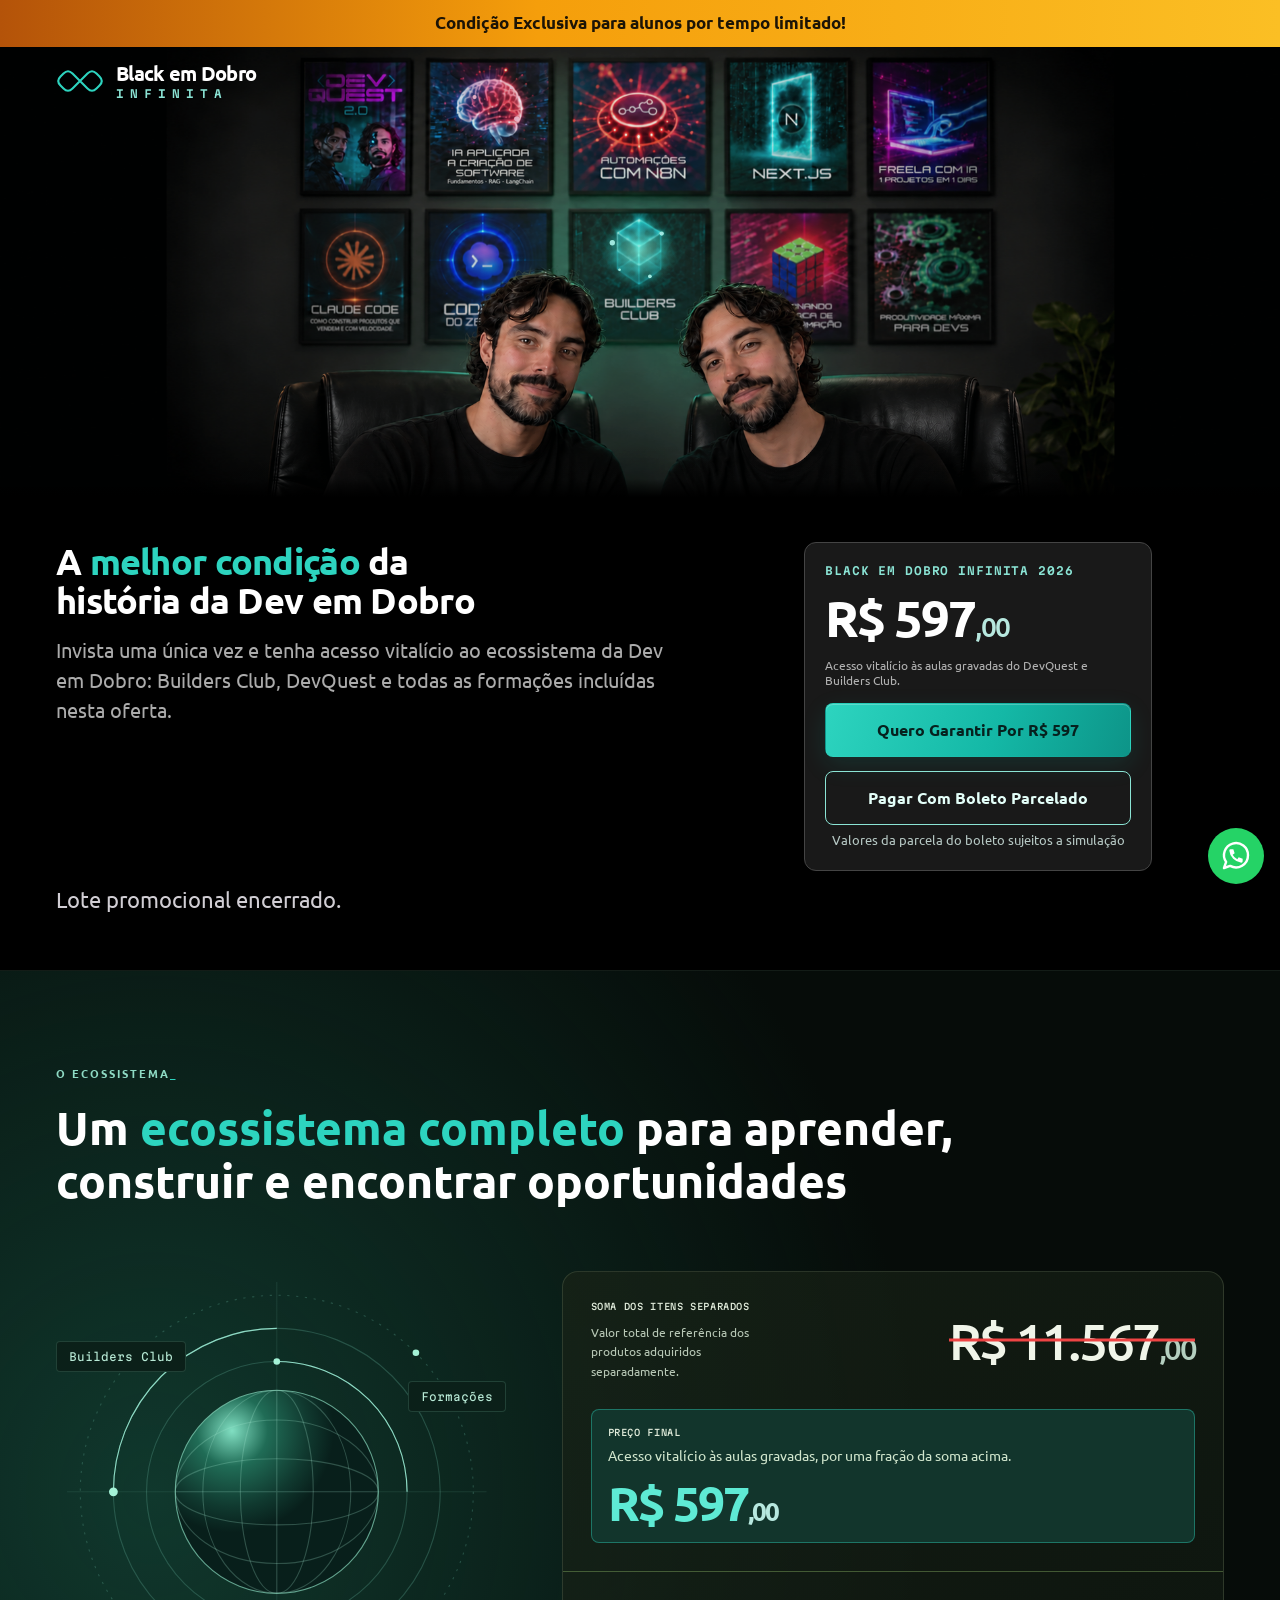
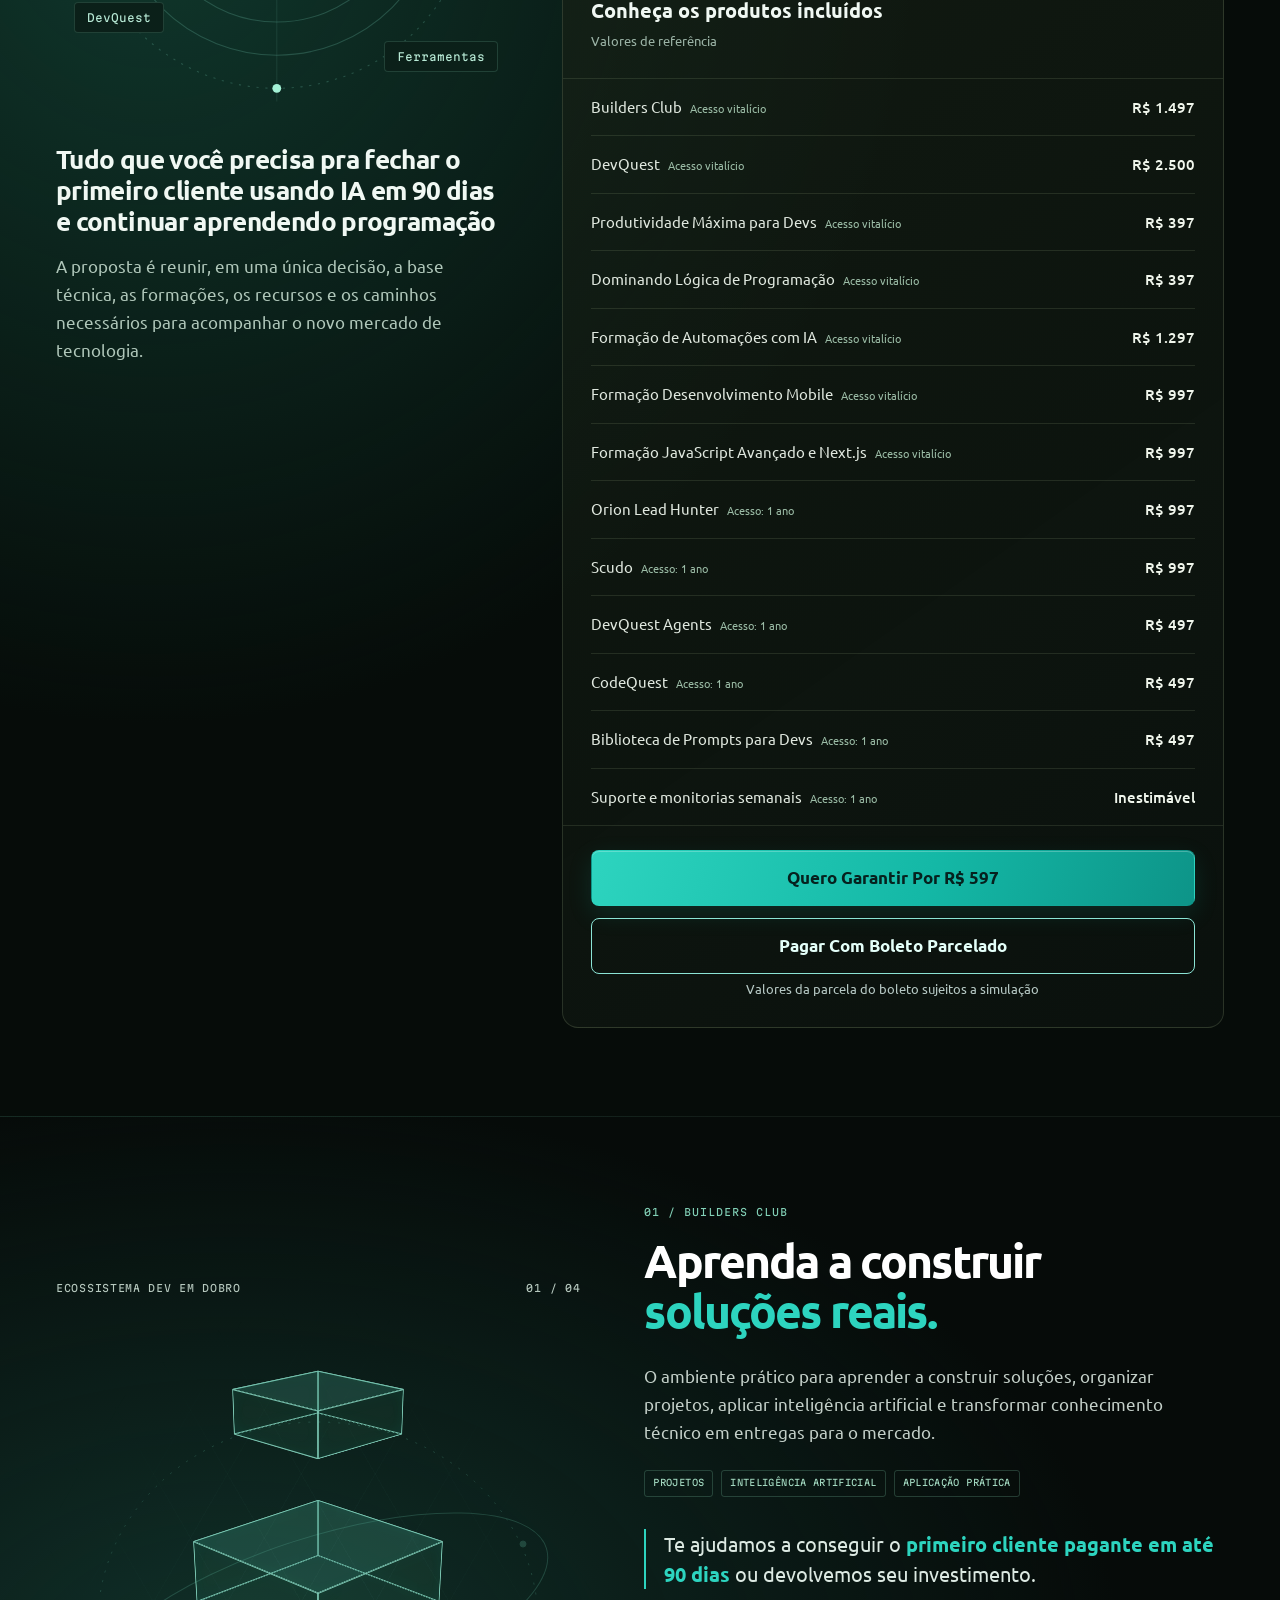
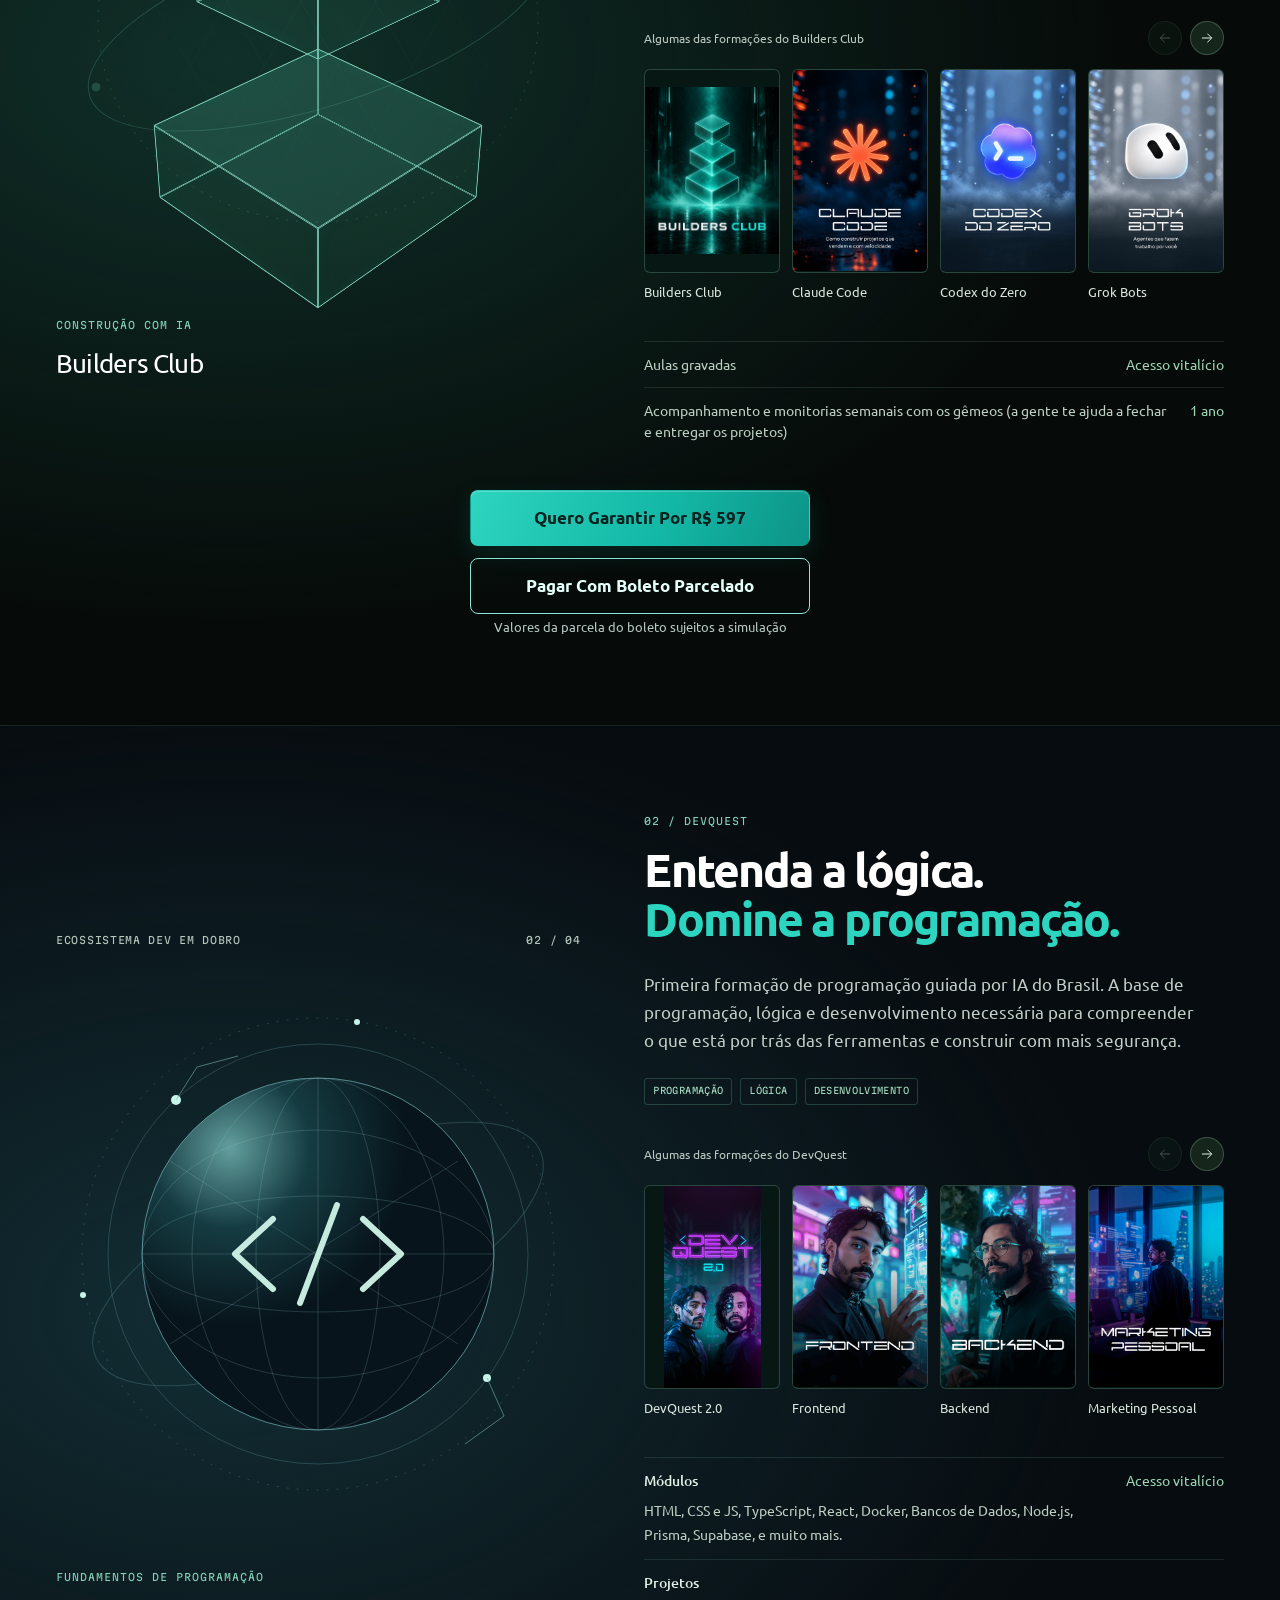
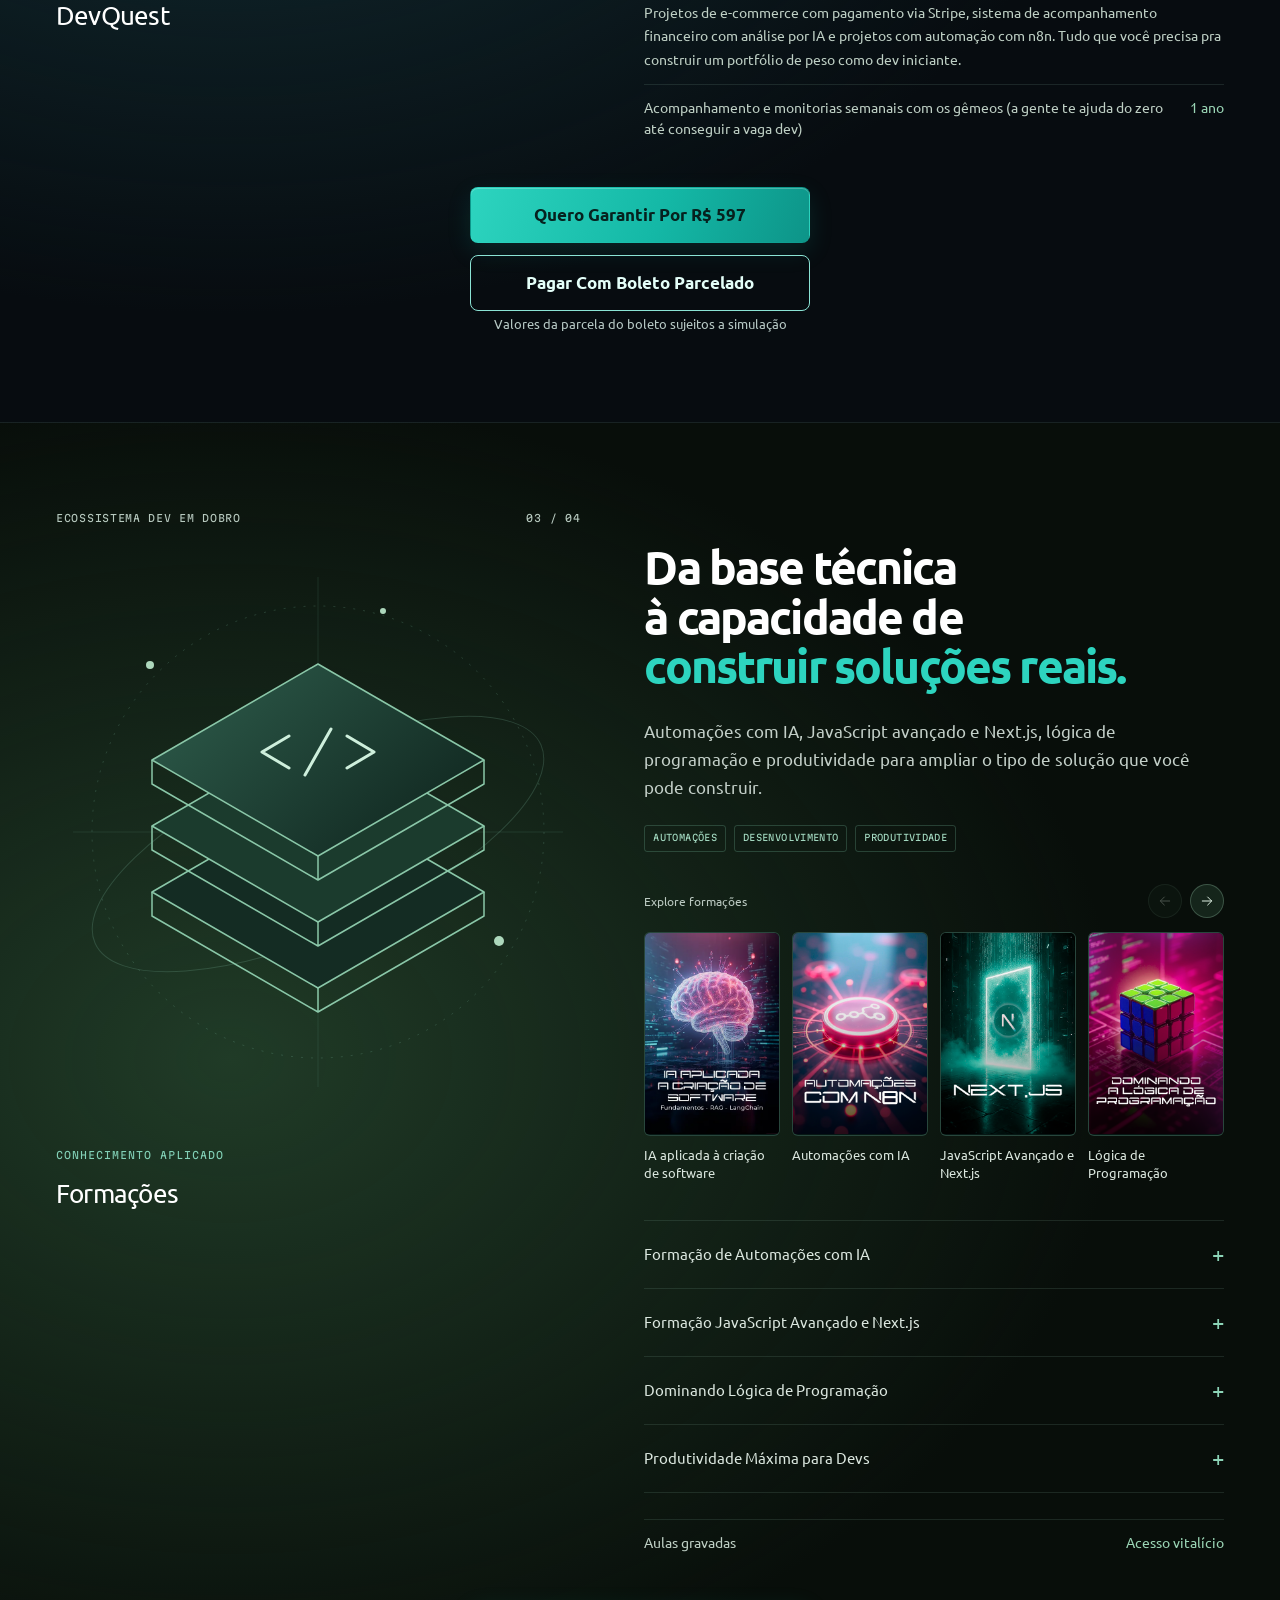
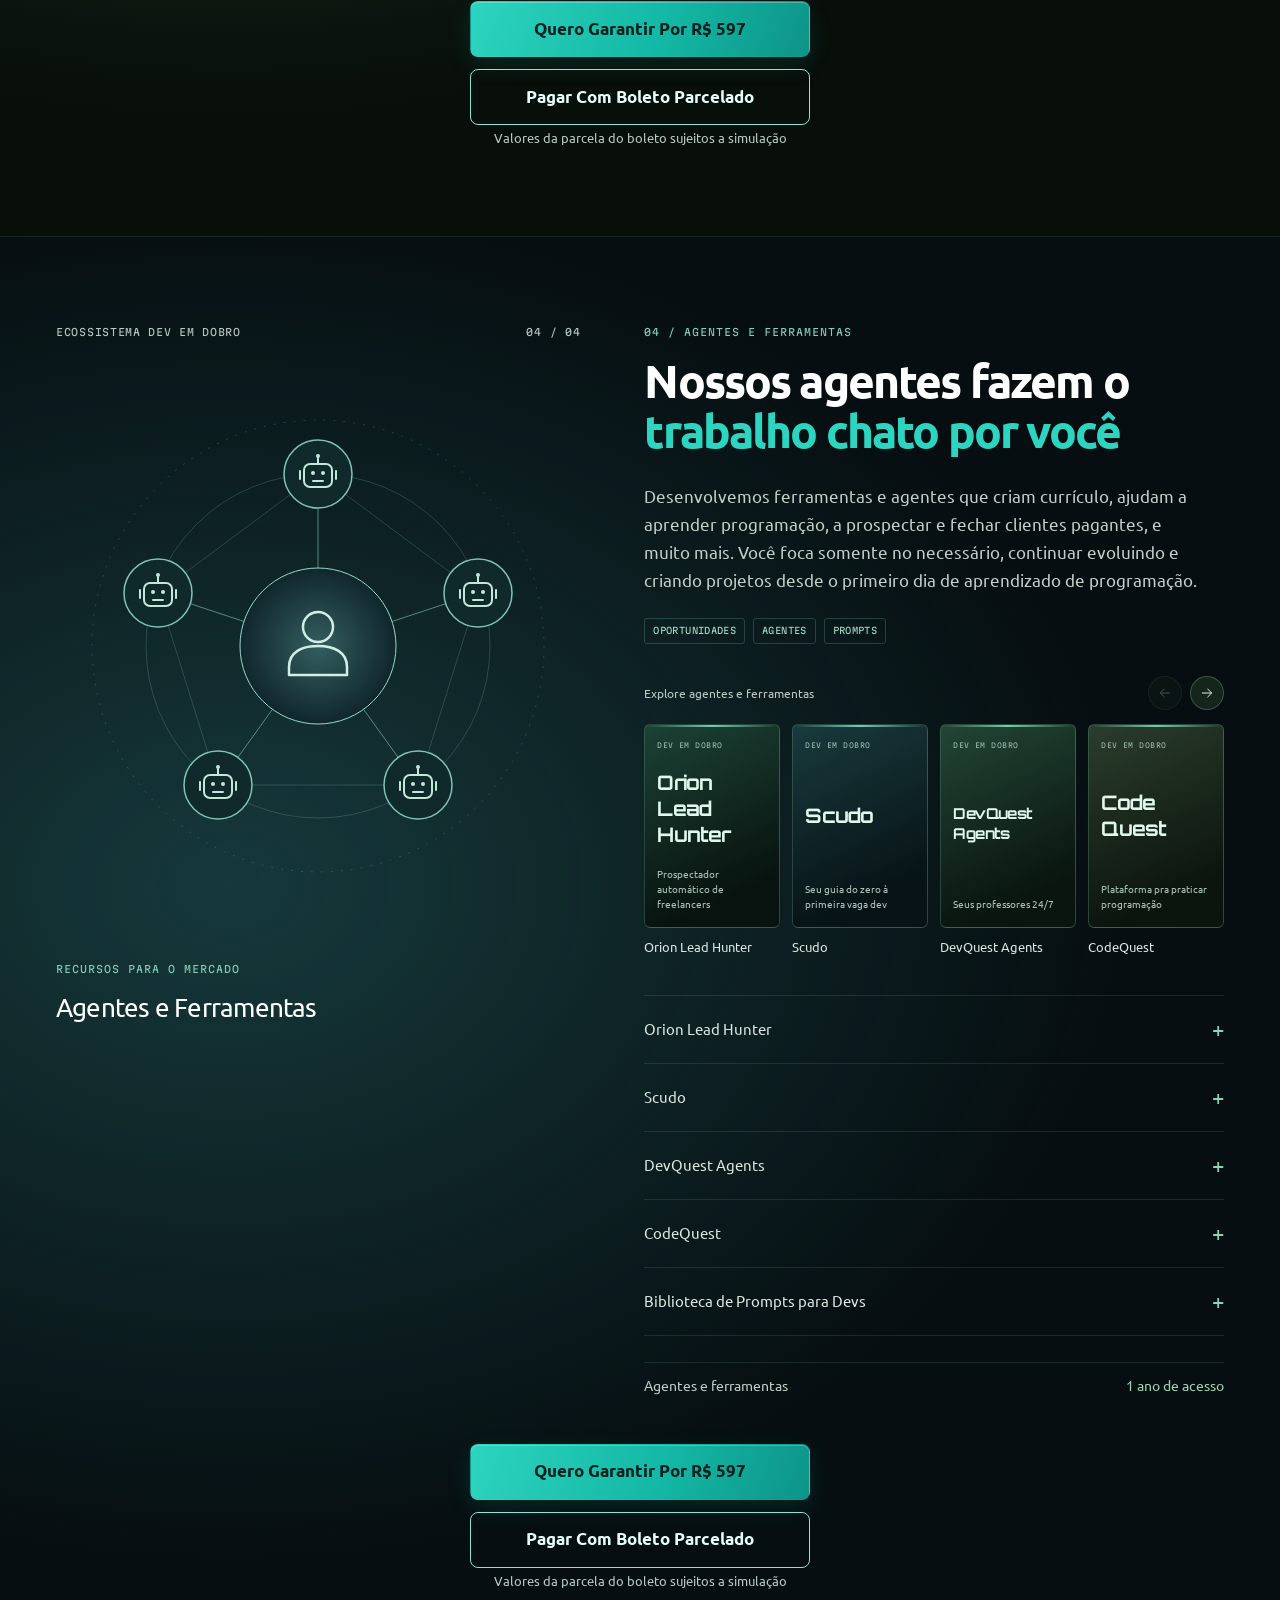
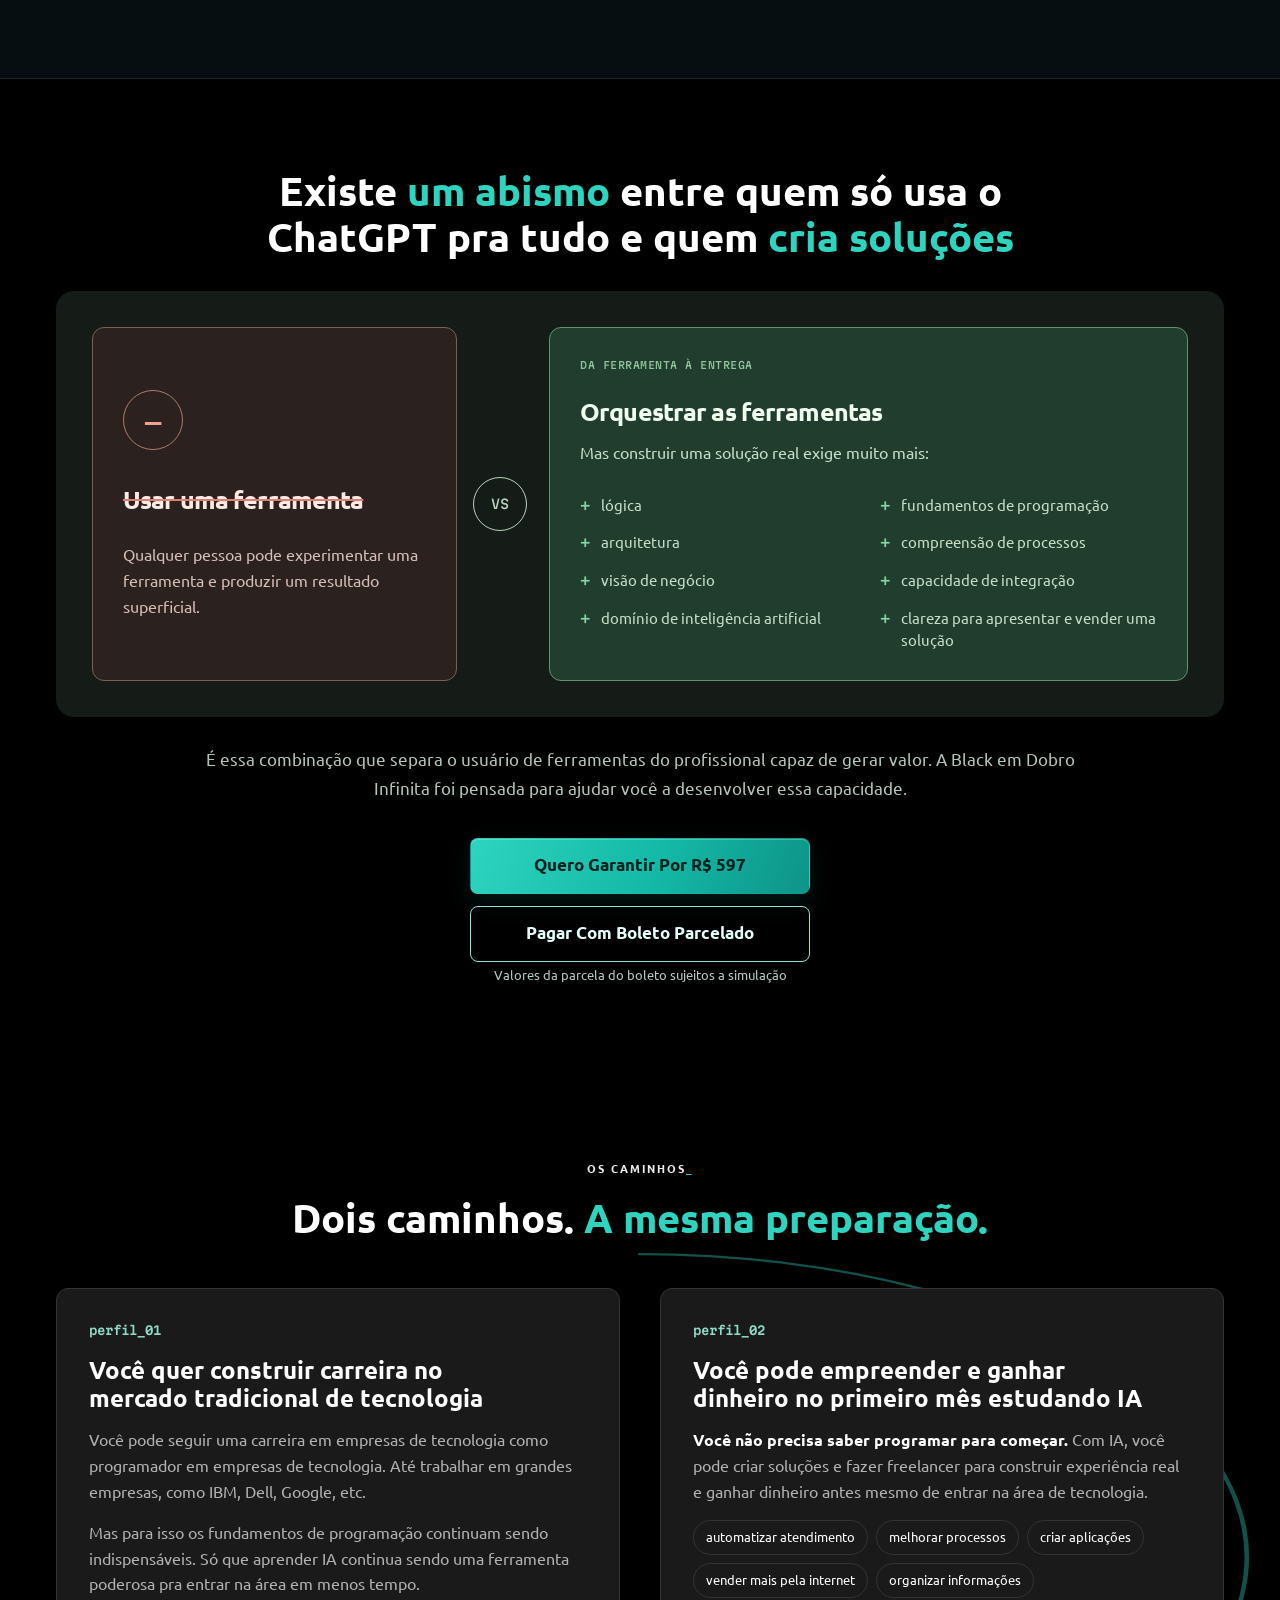
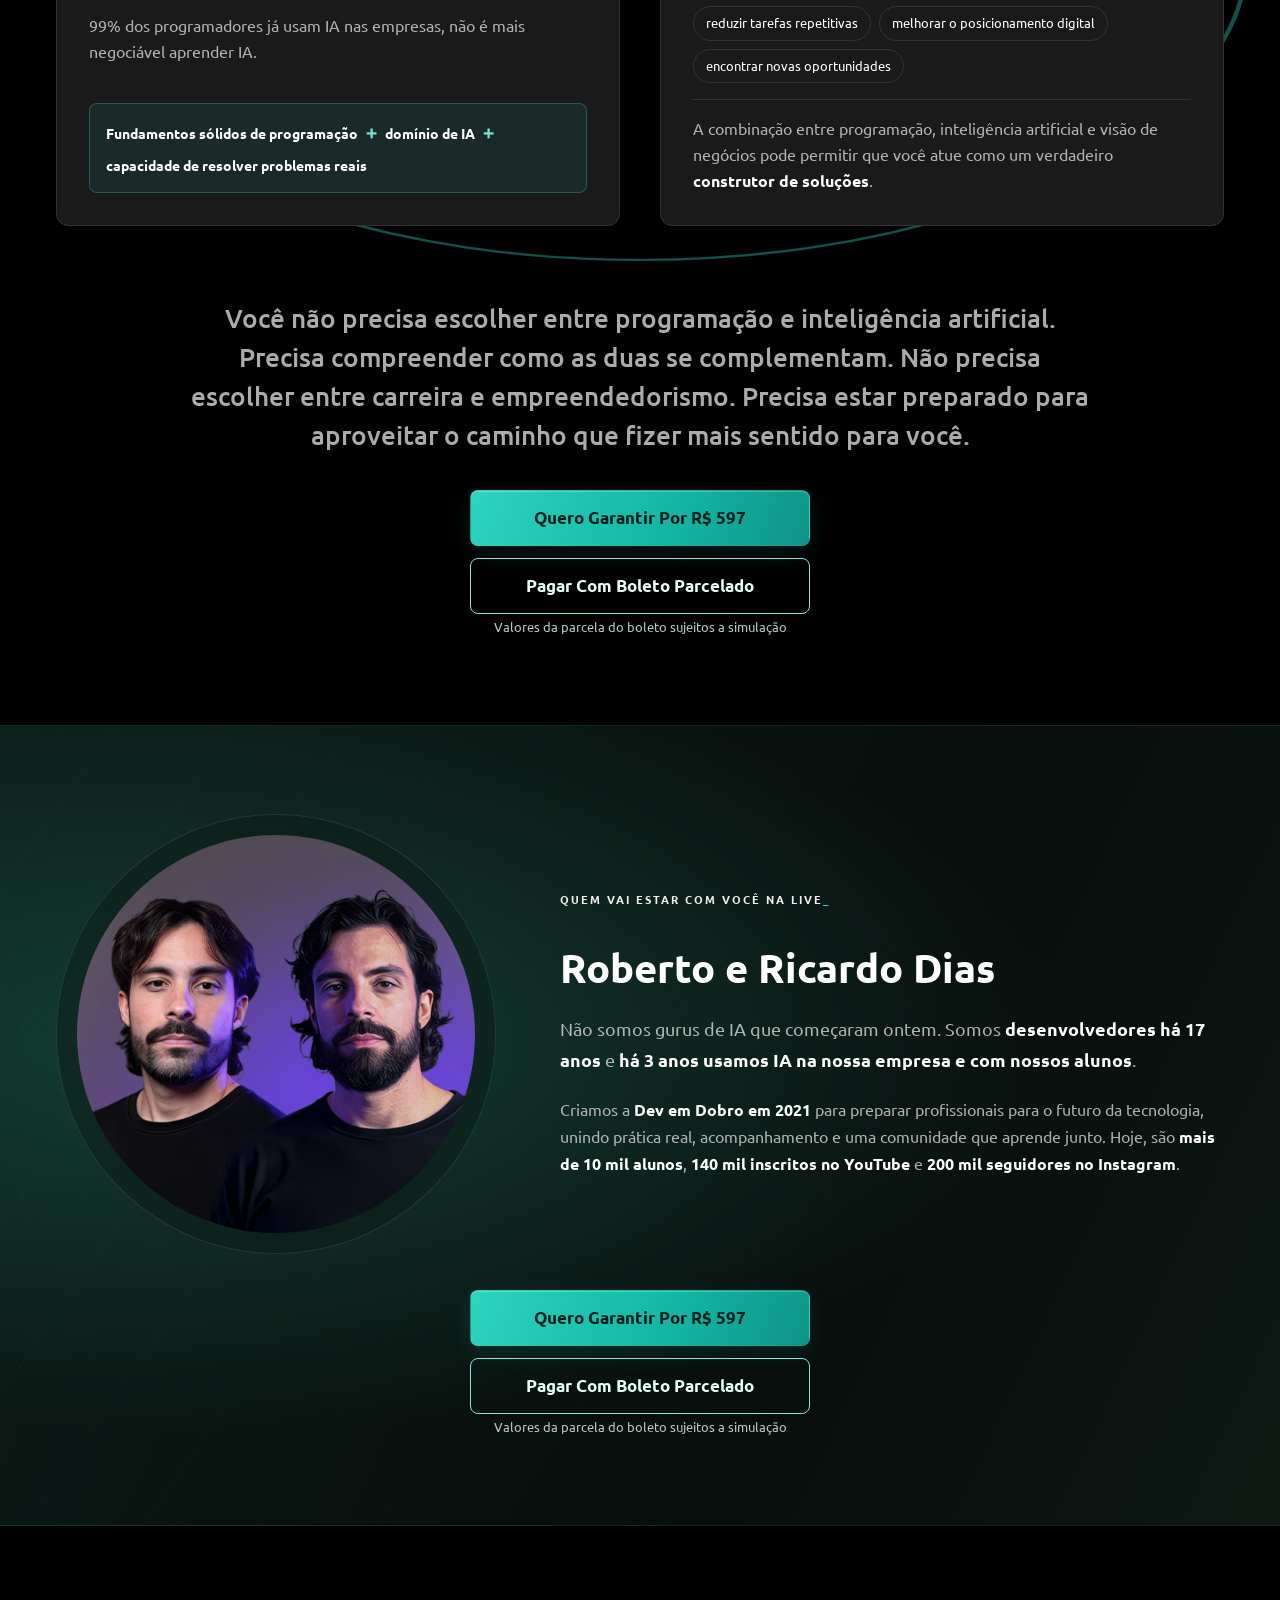
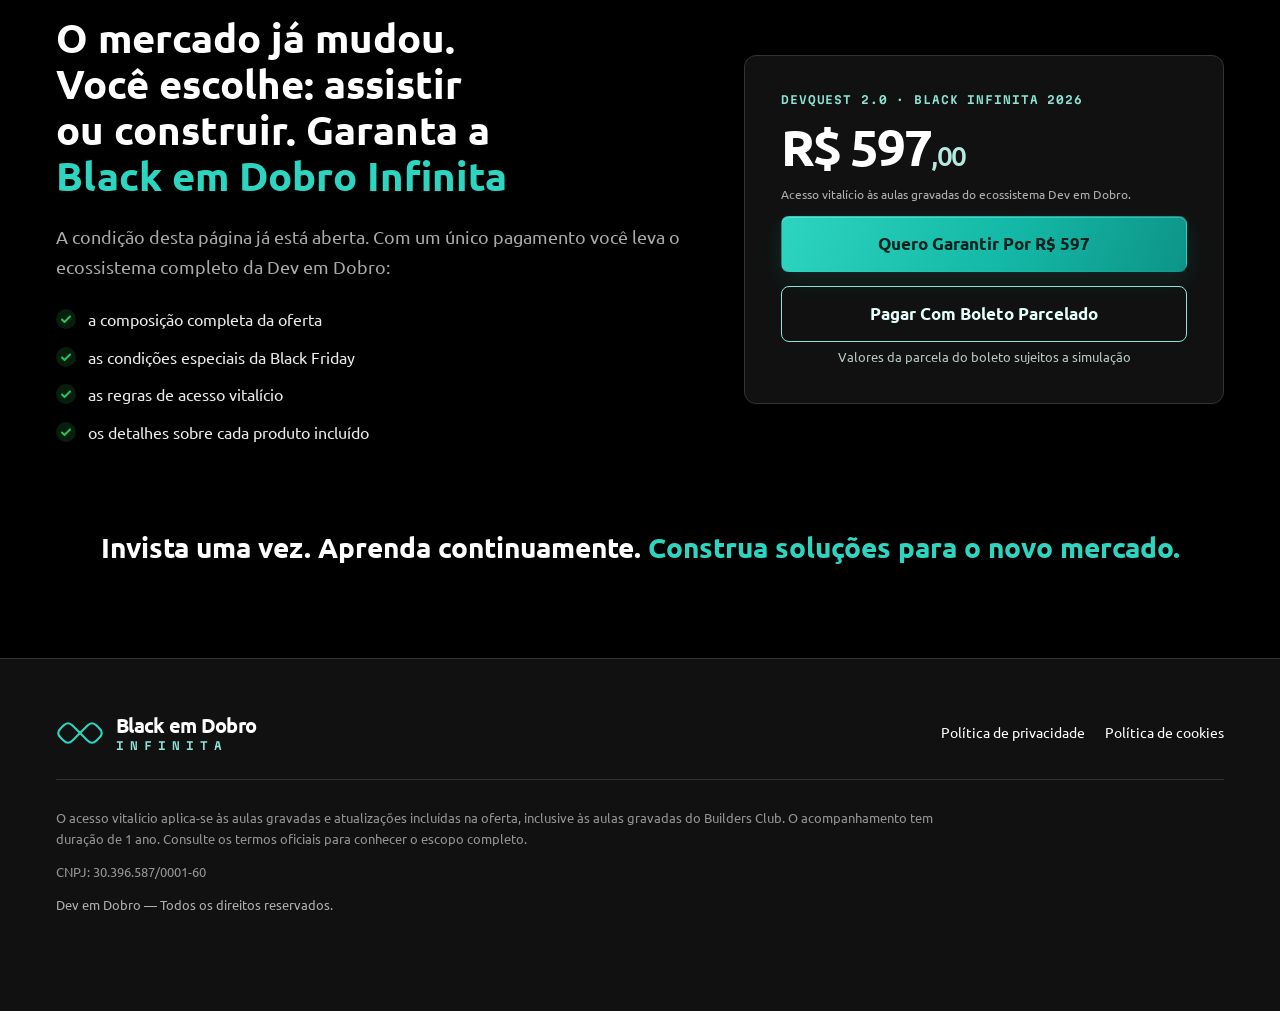
==== commit 9e4781ba: "Adiciona aviso de simulação ao boleto parcelado" ====
--- a/alunos-bf/index.html
+++ b/alunos-bf/index.html
@@ -21,7 +21,7 @@
   <link rel="stylesheet" href="/v3/css/style.css?v=mobile-faces-high">
   <link rel="stylesheet" href="/v3/css/ecosystem.css?v=8">
   <link rel="stylesheet" href="/v3/css/builders.css?v=10">
-  <link rel="stylesheet" href="/css/oferta.css?v=boleto-2026">
+  <link rel="stylesheet" href="/css/oferta.css?v=boleto-aviso-2026">
   <link rel="stylesheet" href="/css/lote-atual.css?v=bonus-novembro-2026">
 </head>
 <body class="v3 oferta">
@@ -84,6 +84,7 @@
           <p class="hero-form-note">Acesso vitalício às aulas gravadas do DevQuest e Builders Club.</p>
           <a class="btn btn-primary btn-lg btn-block" data-checkout href="https://pay.hub.la/YKPMuMwSBhPBb7UUuDlX">Quero garantir por R$ 597</a>
           <a class="btn btn-secondary btn-boleto btn-lg btn-block" data-checkout data-boleto href="https://pay.tmb.com.br/DevemDobro/ZBS345545R7" target="_blank" rel="noopener noreferrer">Pagar com boleto parcelado</a>
+          <p class="boleto-installment-note">Valores da parcela do boleto sujeitos a simulação</p>
         </div>
         <div class="offer-lot" data-offer-period hidden>
           <progress class="offer-lot-progress" max="100" value="100" aria-label="Tempo restante do lote promocional"></progress>
@@ -207,6 +208,7 @@
             <div class="ecosystem-action" data-enter="1">
               <a class="btn btn-primary btn-lg btn-block" data-checkout href="https://pay.hub.la/YKPMuMwSBhPBb7UUuDlX">Quero garantir por R$ 597</a>
               <a class="btn btn-secondary btn-boleto btn-lg btn-block" data-checkout data-boleto href="https://pay.tmb.com.br/DevemDobro/ZBS345545R7" target="_blank" rel="noopener noreferrer">Pagar com boleto parcelado</a>
+              <p class="boleto-installment-note">Valores da parcela do boleto sujeitos a simulação</p>
             </div>
           </div>
         </div>
@@ -253,6 +255,7 @@
       <div class="container offer-cta offer-cta--center">
         <a class="btn btn-primary btn-lg" data-checkout href="https://pay.hub.la/YKPMuMwSBhPBb7UUuDlX">Quero garantir por R$ 597</a>
         <a class="btn btn-secondary btn-boleto btn-lg" data-checkout data-boleto href="https://pay.tmb.com.br/DevemDobro/ZBS345545R7" target="_blank" rel="noopener noreferrer">Pagar com boleto parcelado</a>
+        <p class="boleto-installment-note">Valores da parcela do boleto sujeitos a simulação</p>
       </div>
     </section>
 
@@ -306,6 +309,7 @@
       <div class="container offer-cta offer-cta--center">
         <a class="btn btn-primary btn-lg" data-checkout href="https://pay.hub.la/YKPMuMwSBhPBb7UUuDlX">Quero garantir por R$ 597</a>
         <a class="btn btn-secondary btn-boleto btn-lg" data-checkout data-boleto href="https://pay.tmb.com.br/DevemDobro/ZBS345545R7" target="_blank" rel="noopener noreferrer">Pagar com boleto parcelado</a>
+        <p class="boleto-installment-note">Valores da parcela do boleto sujeitos a simulação</p>
       </div>
     </section>
 
@@ -364,6 +368,7 @@
       <div class="container offer-cta offer-cta--center">
         <a class="btn btn-primary btn-lg" data-checkout href="https://pay.hub.la/YKPMuMwSBhPBb7UUuDlX">Quero garantir por R$ 597</a>
         <a class="btn btn-secondary btn-boleto btn-lg" data-checkout data-boleto href="https://pay.tmb.com.br/DevemDobro/ZBS345545R7" target="_blank" rel="noopener noreferrer">Pagar com boleto parcelado</a>
+        <p class="boleto-installment-note">Valores da parcela do boleto sujeitos a simulação</p>
       </div>
     </section>
 
@@ -431,6 +436,7 @@
       <div class="container offer-cta offer-cta--center">
         <a class="btn btn-primary btn-lg" data-checkout href="https://pay.hub.la/YKPMuMwSBhPBb7UUuDlX">Quero garantir por R$ 597</a>
         <a class="btn btn-secondary btn-boleto btn-lg" data-checkout data-boleto href="https://pay.tmb.com.br/DevemDobro/ZBS345545R7" target="_blank" rel="noopener noreferrer">Pagar com boleto parcelado</a>
+        <p class="boleto-installment-note">Valores da parcela do boleto sujeitos a simulação</p>
       </div>
     </section>
 
@@ -467,6 +473,7 @@
       <div class="container offer-cta offer-cta--center">
         <a class="btn btn-primary btn-lg" data-checkout href="https://pay.hub.la/YKPMuMwSBhPBb7UUuDlX">Quero garantir por R$ 597</a>
         <a class="btn btn-secondary btn-boleto btn-lg" data-checkout data-boleto href="https://pay.tmb.com.br/DevemDobro/ZBS345545R7" target="_blank" rel="noopener noreferrer">Pagar com boleto parcelado</a>
+        <p class="boleto-installment-note">Valores da parcela do boleto sujeitos a simulação</p>
       </div>
     </section>
 
@@ -514,6 +521,7 @@
       <div class="container offer-cta offer-cta--center">
         <a class="btn btn-primary btn-lg" data-checkout href="https://pay.hub.la/YKPMuMwSBhPBb7UUuDlX">Quero garantir por R$ 597</a>
         <a class="btn btn-secondary btn-boleto btn-lg" data-checkout data-boleto href="https://pay.tmb.com.br/DevemDobro/ZBS345545R7" target="_blank" rel="noopener noreferrer">Pagar com boleto parcelado</a>
+        <p class="boleto-installment-note">Valores da parcela do boleto sujeitos a simulação</p>
       </div>
     </section>
 
@@ -533,6 +541,7 @@
       <div class="container offer-cta offer-cta--center">
         <a class="btn btn-primary btn-lg" data-checkout href="https://pay.hub.la/YKPMuMwSBhPBb7UUuDlX">Quero garantir por R$ 597</a>
         <a class="btn btn-secondary btn-boleto btn-lg" data-checkout data-boleto href="https://pay.tmb.com.br/DevemDobro/ZBS345545R7" target="_blank" rel="noopener noreferrer">Pagar com boleto parcelado</a>
+        <p class="boleto-installment-note">Valores da parcela do boleto sujeitos a simulação</p>
       </div>
     </section>
 
@@ -556,6 +565,7 @@
           <p class="hero-form-note">Acesso vitalício às aulas gravadas do ecossistema Dev em Dobro.</p>
           <a class="btn btn-primary btn-lg btn-block" data-checkout href="https://pay.hub.la/YKPMuMwSBhPBb7UUuDlX">Quero garantir por R$ 597</a>
           <a class="btn btn-secondary btn-boleto btn-lg btn-block" data-checkout data-boleto href="https://pay.tmb.com.br/DevemDobro/ZBS345545R7" target="_blank" rel="noopener noreferrer">Pagar com boleto parcelado</a>
+          <p class="boleto-installment-note">Valores da parcela do boleto sujeitos a simulação</p>
         </div>
       </div>
       <p class="container closing-line" data-enter="0">Invista uma vez. Aprenda continuamente. <span class="hl">Construa soluções para o novo mercado.</span></p>
--- a/css/oferta.css
+++ b/css/oferta.css
@@ -113,6 +113,9 @@
 @media (max-width: 560px) { .hero-cta { width: 100%; } }
 .btn-boleto { border-color: #8be4d5; color: #e4fff9; }
 .btn-boleto:hover { border-color: #2dd4bf; background: #2dd4bf1a; }
+.boleto-installment-note { margin: 0; color: #b7c9c5; font-size: 13px; line-height: 1.45; text-align: center; }
+.offer-card .boleto-installment-note { margin-top: -8px; }
+.ecosystem-action .boleto-installment-note, .hero-copy > .boleto-installment-note { margin-top: 6px; }
 .hero-copy > .hero-cta + .btn-boleto { margin-top: 12px; }
 @media (max-width: 560px) { .hero-copy > .hero-cta + .btn-boleto { width: 100%; } }
 
@@ -162,6 +165,7 @@
 .offer-cta { margin-top: 36px; }
 .offer-cta--center { display: flex; flex-direction: column; align-items: center; gap: 12px; }
 .offer-cta .btn { min-width: min(100%, 340px); text-align: center; }
+.offer-cta .boleto-installment-note { margin-top: -8px; }
 .ecosystem-action .btn + .btn { margin-top: 12px; }
 
 @media (min-width: 861px) {
